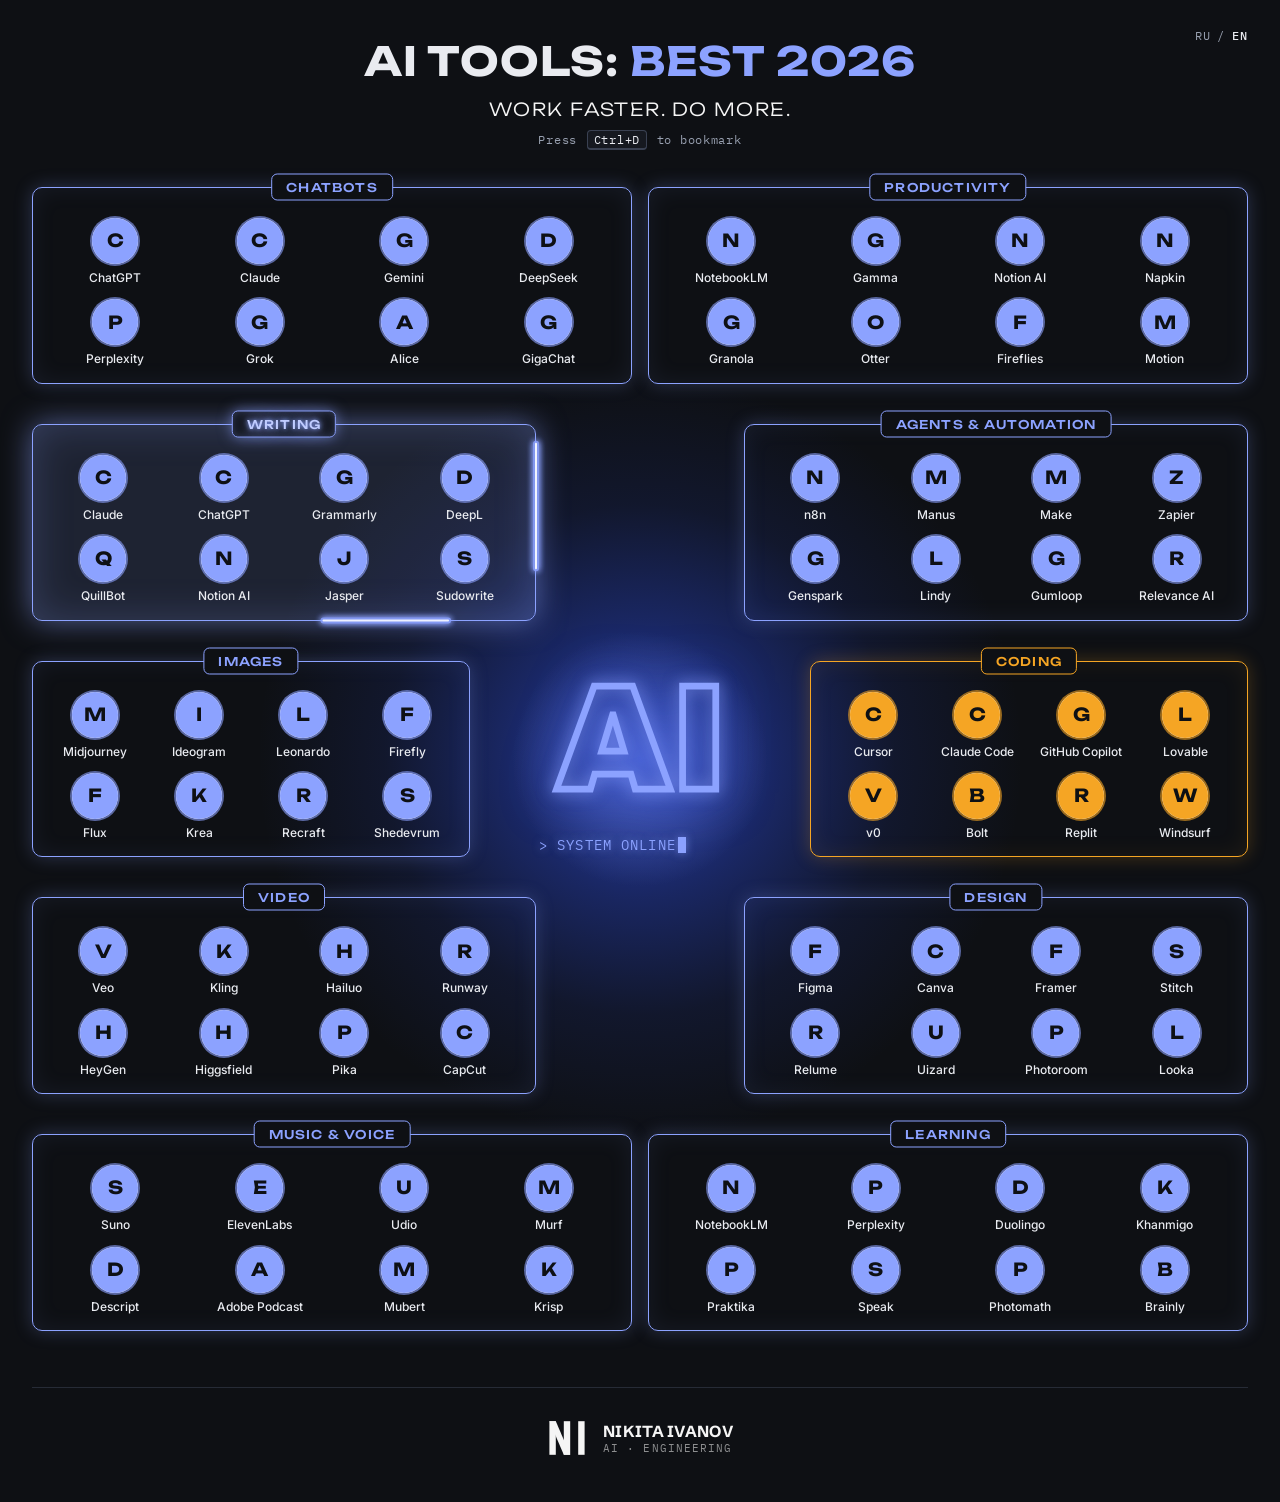
==== en/index.html @ adac9da3 "first commit" ====
<!doctype html>
<!-- Сгенерировано scripts/build.mjs из tools.js — правки вносить туда, затем: node scripts/build.mjs -->
<html lang="en">
<head>
  <meta charset="utf-8">
  <meta name="viewport" content="width=device-width, initial-scale=1, viewport-fit=cover">
  <title>AI Tools: Best 2026 — the best AI tools by category</title>
  <meta name="description" content="Work faster. Do more. The best AI tools of 2026 in 10 categories — from chatbots to video generation and coding.">
  <meta name="robots" content="index, follow, max-image-preview:large">
  <meta name="author" content="Nikita Ivanov">
  <meta name="theme-color" content="#0E1014">
  <link rel="canonical" href="https://tools.nikitaivanov.dev/en/">
  <link rel="alternate" hreflang="ru" href="https://tools.nikitaivanov.dev/">
  <link rel="alternate" hreflang="en" href="https://tools.nikitaivanov.dev/en/">
  <link rel="alternate" hreflang="x-default" href="https://tools.nikitaivanov.dev/">

  <meta property="og:type" content="website">
  <meta property="og:site_name" content="AI Tools">
  <meta property="og:title" content="AI Tools: Best 2026 — the best AI tools by category">
  <meta property="og:description" content="Work faster. Do more. The best AI tools of 2026 in 10 categories — from chatbots to video generation and coding.">
  <meta property="og:url" content="https://tools.nikitaivanov.dev/en/">
  <meta property="og:locale" content="en_US">
  <meta property="og:locale:alternate" content="ru_RU">
  <meta property="og:image" content="https://tools.nikitaivanov.dev/assets/og-en.png">
  <meta property="og:image:secure_url" content="https://tools.nikitaivanov.dev/assets/og-en.png">
  <meta property="og:image:type" content="image/png">
  <meta property="og:image:width" content="1200">
  <meta property="og:image:height" content="630">
  <meta property="og:image:alt" content="AI TOOLS: BEST 2026 — work faster, do more">
  <meta name="twitter:card" content="summary_large_image">
  <meta name="twitter:title" content="AI Tools: Best 2026 — the best AI tools by category">
  <meta name="twitter:description" content="Work faster. Do more. The best AI tools of 2026 in 10 categories — from chatbots to video generation and coding.">
  <meta name="twitter:image" content="https://tools.nikitaivanov.dev/assets/og-en.png">
  <meta name="twitter:image:alt" content="AI TOOLS: BEST 2026 — work faster, do more">

  <link rel="icon" href="../favicon.ico" sizes="48x48">
  <link rel="icon" type="image/svg+xml" href="../assets/favicon-32.svg">
  <link rel="icon" type="image/png" sizes="120x120" href="../assets/icon-120.png">
  <link rel="apple-touch-icon" href="../assets/apple-touch-icon.png">
  <link rel="preconnect" href="https://fonts.googleapis.com">
  <link rel="preconnect" href="https://fonts.gstatic.com" crossorigin>
  <link rel="preconnect" href="https://www.google.com">
  <link rel="stylesheet" href="https://fonts.googleapis.com/css2?family=Archivo+Black&family=Unbounded:wght@300;500;700&family=Inter:wght@400;500;600&family=IBM+Plex+Mono:wght@400;500&family=Schibsted+Grotesk:wght@700&display=swap">
  <link rel="stylesheet" href="../styles.css">
  <script type="application/ld+json">{"@context":"https://schema.org","@graph":[{"@type":"WebSite","@id":"https://tools.nikitaivanov.dev/#website","url":"https://tools.nikitaivanov.dev/","name":"AI Tools: Best 2026","inLanguage":["ru","en"],"author":{"@type":"Person","name":"Nikita Ivanov","jobTitle":"AI Engineering"}},{"@type":"CollectionPage","@id":"https://tools.nikitaivanov.dev/en/#page","url":"https://tools.nikitaivanov.dev/en/","name":"AI Tools: Best 2026 — the best AI tools by category","description":"Work faster. Do more. The best AI tools of 2026 in 10 categories — from chatbots to video generation and coding.","inLanguage":"en","isPartOf":{"@id":"https://tools.nikitaivanov.dev/#website"},"author":{"@type":"Person","name":"Nikita Ivanov","jobTitle":"AI Engineering"},"dateModified":"2026-10-23","image":"https://tools.nikitaivanov.dev/assets/og-en.png","mainEntity":{"@type":"ItemList","numberOfItems":80,"itemListElement":[{"@type":"ListItem","position":1,"name":"ChatGPT","url":"https://chatgpt.com","description":"Chatbots: OpenAI’s all-purpose assistant"},{"@type":"ListItem","position":2,"name":"Claude","url":"https://claude.ai","description":"Chatbots: Anthropic’s assistant for writing and code"},{"@type":"ListItem","position":3,"name":"Gemini","url":"https://gemini.google.com","description":"Chatbots: Google’s assistant"},{"@type":"ListItem","position":4,"name":"DeepSeek","url":"https://chat.deepseek.com","description":"Chatbots: Free reasoning model"},{"@type":"ListItem","position":5,"name":"Perplexity","url":"https://www.perplexity.ai","description":"Chatbots: Answer engine with sources"},{"@type":"ListItem","position":6,"name":"Grok","url":"https://grok.com","description":"Chatbots: xAI’s assistant"},{"@type":"ListItem","position":7,"name":"Alice","url":"https://alice.yandex.ru","description":"Chatbots: Yandex assistant"},{"@type":"ListItem","position":8,"name":"GigaChat","url":"https://giga.chat","description":"Chatbots: Sber’s assistant"},{"@type":"ListItem","position":9,"name":"Claude","url":"https://claude.ai","description":"Writing: Long-form writing and editing"},{"@type":"ListItem","position":10,"name":"ChatGPT","url":"https://chatgpt.com","description":"Writing: Drafts, emails, ideas"},{"@type":"ListItem","position":11,"name":"Grammarly","url":"https://www.grammarly.com","description":"Writing: English grammar and style"},{"@type":"ListItem","position":12,"name":"DeepL","url":"https://www.deepl.com","description":"Writing: Accurate translation and writing"},{"@type":"ListItem","position":13,"name":"QuillBot","url":"https://quillbot.com","description":"Writing: Paraphrasing and summaries"},{"@type":"ListItem","position":14,"name":"Notion AI","url":"https://www.notion.com","description":"Writing: AI inside your notes and wikis"},{"@type":"ListItem","position":15,"name":"Jasper","url":"https://www.jasper.ai","description":"Writing: On-brand marketing copy"},{"@type":"ListItem","position":16,"name":"Sudowrite","url":"https://www.sudowrite.com","description":"Writing: Fiction writing partner"},{"@type":"ListItem","position":17,"name":"Midjourney","url":"https://www.midjourney.com","description":"Images: Artistic image generation"},{"@type":"ListItem","position":18,"name":"Ideogram","url":"https://ideogram.ai","description":"Images: Images with legible text"},{"@type":"ListItem","position":19,"name":"Leonardo","url":"https://leonardo.ai","description":"Images: Art and game assets"},{"@type":"ListItem","position":20,"name":"Firefly","url":"https://firefly.adobe.com","description":"Images: Adobe’s generative AI"},{"@type":"ListItem","position":21,"name":"Flux","url":"https://bfl.ai","description":"Images: Black Forest Labs models"},{"@type":"ListItem","position":22,"name":"Krea","url":"https://www.krea.ai","description":"Images: Real-time generation"},{"@type":"ListItem","position":23,"name":"Recraft","url":"https://www.recraft.ai","description":"Images: Vectors, icons, illustrations"},{"@type":"ListItem","position":24,"name":"Shedevrum","url":"https://shedevrum.ai","description":"Images: Yandex image and video app"},{"@type":"ListItem","position":25,"name":"Veo","url":"https://labs.google/flow","description":"Video: Google’s video with sound"},{"@type":"ListItem","position":26,"name":"Kling","url":"https://klingai.com","description":"Video: Realistic video generation"},{"@type":"ListItem","position":27,"name":"Hailuo","url":"https://hailuoai.video","description":"Video: MiniMax text- and image-to-video"},{"@type":"ListItem","position":28,"name":"Runway","url":"https://runwayml.com","description":"Video: Video generation and editing"},{"@type":"ListItem","position":29,"name":"HeyGen","url":"https://www.heygen.com","description":"Video: Talking avatar videos"},{"@type":"ListItem","position":30,"name":"Higgsfield","url":"https://higgsfield.ai","description":"Video: Cinematic video with camera effects"},{"@type":"ListItem","position":31,"name":"Pika","url":"https://pika.art","description":"Video: Short clips and effects"},{"@type":"ListItem","position":32,"name":"CapCut","url":"https://www.capcut.com","description":"Video: Social video editing with AI"},{"@type":"ListItem","position":33,"name":"Suno","url":"https://suno.com","description":"Music & Voice: Songs from a prompt"},{"@type":"ListItem","position":34,"name":"ElevenLabs","url":"https://elevenlabs.io","description":"Music & Voice: Voice synthesis and cloning"},{"@type":"ListItem","position":35,"name":"Udio","url":"https://www.udio.com","description":"Music & Voice: Music generation"},{"@type":"ListItem","position":36,"name":"Murf","url":"https://murf.ai","description":"Music & Voice: Studio-quality voiceover from text"},{"@type":"ListItem","position":37,"name":"Descript","url":"https://www.descript.com","description":"Music & Voice: Edit podcasts by editing text"},{"@type":"ListItem","position":38,"name":"Adobe Podcast","url":"https://podcast.adobe.com","description":"Music & Voice: Studio sound from any recording"},{"@type":"ListItem","position":39,"name":"Mubert","url":"https://mubert.com","description":"Music & Voice: Royalty-free background music"},{"@type":"ListItem","position":40,"name":"Krisp","url":"https://krisp.ai","description":"Music & Voice: Noise cancellation for calls"},{"@type":"ListItem","position":41,"name":"NotebookLM","url":"https://notebooklm.google.com","description":"Productivity: Notes and podcasts from your docs"},{"@type":"ListItem","position":42,"name":"Gamma","url":"https://gamma.app","description":"Productivity: Decks in a minute"},{"@type":"ListItem","position":43,"name":"Notion AI","url":"https://www.notion.com","description":"Productivity: Notes, tasks and wikis"},{"@type":"ListItem","position":44,"name":"Napkin","url":"https://www.napkin.ai","description":"Productivity: Diagrams from text"},{"@type":"ListItem","position":45,"name":"Granola","url":"https://www.granola.ai","description":"Productivity: AI meeting notes"},{"@type":"ListItem","position":46,"name":"Otter","url":"https://otter.ai","description":"Productivity: Meeting transcription"},{"@type":"ListItem","position":47,"name":"Fireflies","url":"https://fireflies.ai","description":"Productivity: Call notes and summaries"},{"@type":"ListItem","position":48,"name":"Motion","url":"https://www.usemotion.com","description":"Productivity: AI calendar and task planner"},{"@type":"ListItem","position":49,"name":"n8n","url":"https://n8n.io","description":"Agents & Automation: Workflows and AI agents"},{"@type":"ListItem","position":50,"name":"Manus","url":"https://manus.im","description":"Agents & Automation: Autonomous task agent"},{"@type":"ListItem","position":51,"name":"Make","url":"https://www.make.com","description":"Agents & Automation: Visual integration scenarios"},{"@type":"ListItem","position":52,"name":"Zapier","url":"https://zapier.com","description":"Agents & Automation: Connect thousands of apps"},{"@type":"ListItem","position":53,"name":"Genspark","url":"https://www.genspark.ai","description":"Agents & Automation: Agent for research and docs"},{"@type":"ListItem","position":54,"name":"Lindy","url":"https://www.lindy.ai","description":"Agents & Automation: AI employees for busywork"},{"@type":"ListItem","position":55,"name":"Gumloop","url":"https://www.gumloop.com","description":"Agents & Automation: AI workflow builder"},{"@type":"ListItem","position":56,"name":"Relevance AI","url":"https://relevanceai.com","description":"Agents & Automation: No-code agent teams"},{"@type":"ListItem","position":57,"name":"Cursor","url":"https://cursor.com","description":"Coding: AI code editor"},{"@type":"ListItem","position":58,"name":"Claude Code","url":"https://www.claude.com/product/claude-code","description":"Coding: Agentic coding in your terminal"},{"@type":"ListItem","position":59,"name":"GitHub Copilot","url":"https://github.com/features/copilot","description":"Coding: Completions and agent in your IDE"},{"@type":"ListItem","position":60,"name":"Lovable","url":"https://lovable.dev","description":"Coding: Apps from a prompt"},{"@type":"ListItem","position":61,"name":"v0","url":"https://v0.app","description":"Coding: UI and sites from a prompt"},{"@type":"ListItem","position":62,"name":"Bolt","url":"https://bolt.new","description":"Coding: Web apps in the browser"},{"@type":"ListItem","position":63,"name":"Replit","url":"https://replit.com","description":"Coding: Code and deploy in the cloud"},{"@type":"ListItem","position":64,"name":"Windsurf","url":"https://windsurf.com","description":"Coding: AI-native IDE"},{"@type":"ListItem","position":65,"name":"Figma","url":"https://www.figma.com","description":"Design: Interface design with AI"},{"@type":"ListItem","position":66,"name":"Canva","url":"https://www.canva.com","description":"Design: Design for everyone, with AI"},{"@type":"ListItem","position":67,"name":"Framer","url":"https://www.framer.com","description":"Design: No-code websites"},{"@type":"ListItem","position":68,"name":"Stitch","url":"https://stitch.withgoogle.com","description":"Design: UI mockups by Google"},{"@type":"ListItem","position":69,"name":"Relume","url":"https://www.relume.io","description":"Design: Sitemaps and wireframes"},{"@type":"ListItem","position":70,"name":"Uizard","url":"https://uizard.io","description":"Design: Prototypes from sketches"},{"@type":"ListItem","position":71,"name":"Photoroom","url":"https://www.photoroom.com","description":"Design: Background removal, product shots"},{"@type":"ListItem","position":72,"name":"Looka","url":"https://looka.com","description":"Design: Logo and brand kit"},{"@type":"ListItem","position":73,"name":"NotebookLM","url":"https://notebooklm.google.com","description":"Learning: Study from your own sources"},{"@type":"ListItem","position":74,"name":"Perplexity","url":"https://www.perplexity.ai","description":"Learning: Learn any topic with sources"},{"@type":"ListItem","position":75,"name":"Duolingo","url":"https://www.duolingo.com","description":"Learning: Languages with AI chats"},{"@type":"ListItem","position":76,"name":"Khanmigo","url":"https://www.khanmigo.ai","description":"Learning: Khan Academy’s AI tutor"},{"@type":"ListItem","position":77,"name":"Praktika","url":"https://praktika.ai","description":"Learning: English with an AI tutor avatar"},{"@type":"ListItem","position":78,"name":"Speak","url":"https://www.speak.com","description":"Learning: Speaking practice"},{"@type":"ListItem","position":79,"name":"Photomath","url":"https://photomath.com","description":"Learning: Solve math from a photo"},{"@type":"ListItem","position":80,"name":"Brainly","url":"https://brainly.com","description":"Learning: Homework help"}]}}]}</script>
</head>
<body>
  <div class="page">
    <nav class="lang" aria-label="Language"><a href="../" hreflang="ru" lang="ru">RU</a><span aria-hidden="true">/</span><a aria-current="true">EN</a></nav>

    <header class="header">
      <h1>AI TOOLS: <span class="acc">BEST 2026</span></h1>
      <p class="tagline">Work faster. Do more.</p>
      <p class="bookmark">Press <kbd id="bm-key">⌘D</kbd> to bookmark</p>
    </header>

    <main class="layout" id="layout">
      <section class="sec l" data-row="1" style="grid-row:1" aria-labelledby="sec-chat">
        <h2 class="tab" id="sec-chat">Chatbots</h2>
        <div class="band"><ul class="icons">
          <li><a class="tool" href="https://chatgpt.com" target="_blank" rel="noopener" data-desc="OpenAI’s all-purpose assistant" data-free="base model, limited uploads and images" data-plan="Go" data-paid="from $8/mo · more images, uploads and memory">
            <span class="ico"><img src="https://www.google.com/s2/favicons?domain=chatgpt.com&amp;sz=128" alt="" width="28" height="28" referrerpolicy="no-referrer" data-logo="ok"></span>
            <span class="name">ChatGPT</span><span class="sr-only"> — OpenAI’s all-purpose assistant. Free: base model, limited uploads and images. Go: from $8/mo · more images, uploads and memory</span>
          </a></li>
          <li><a class="tool" href="https://claude.ai" target="_blank" rel="noopener" data-desc="Anthropic’s assistant for writing and code" data-free="message limit, resets every 5 hours" data-plan="Pro" data-paid="from $20/mo · 5×+ more messages">
            <span class="ico"><img src="https://www.google.com/s2/favicons?domain=claude.ai&amp;sz=128" alt="" width="28" height="28" referrerpolicy="no-referrer" data-logo="ok"></span>
            <span class="name">Claude</span><span class="sr-only"> — Anthropic’s assistant for writing and code. Free: message limit, resets every 5 hours. Pro: from $20/mo · 5×+ more messages</span>
          </a></li>
          <li><a class="tool" href="https://gemini.google.com" target="_blank" rel="noopener" data-desc="Google’s assistant" data-free="base limit, resets every 5 hours" data-plan="Google AI Plus" data-paid="from $4.99/mo · 2× the limits, video generation">
            <span class="ico"><img src="https://www.google.com/s2/favicons?domain=gemini.google.com&amp;sz=128" alt="" width="28" height="28" referrerpolicy="no-referrer" data-logo="ok"></span>
            <span class="name">Gemini</span><span class="sr-only"> — Google’s assistant. Free: base limit, resets every 5 hours. Google AI Plus: from $4.99/mo · 2× the limits, video generation</span>
          </a></li>
          <li><a class="tool" href="https://chat.deepseek.com" target="_blank" rel="noopener" data-desc="Free reasoning model" data-free="unlimited, may slow down at peak hours" data-plan="Paid" data-paid="no subscription">
            <span class="ico"><img src="https://www.google.com/s2/favicons?domain=chat.deepseek.com&amp;sz=128" alt="" width="28" height="28" referrerpolicy="no-referrer" data-logo="ok"></span>
            <span class="name">DeepSeek</span><span class="sr-only"> — Free reasoning model. Free: unlimited, may slow down at peak hours. Paid: no subscription</span>
          </a></li>
          <li><a class="tool" href="https://www.perplexity.ai" target="_blank" rel="noopener" data-desc="Answer engine with sources" data-free="~3 Pro searches a day, basic search unlimited" data-plan="Pro" data-paid="from $20/mo · hundreds of Pro searches, Deep Research">
            <span class="ico"><img src="https://www.google.com/s2/favicons?domain=www.perplexity.ai&amp;sz=128" alt="" width="28" height="28" referrerpolicy="no-referrer" data-logo="ok"></span>
            <span class="name">Perplexity</span><span class="sr-only"> — Answer engine with sources. Free: ~3 Pro searches a day, basic search unlimited. Pro: from $20/mo · hundreds of Pro searches, Deep Research</span>
          </a></li>
          <li><a class="tool" href="https://grok.com" target="_blank" rel="noopener" data-desc="xAI’s assistant" data-free="limited requests" data-plan="SuperGrok" data-paid="from $30/mo · all models, images, voice">
            <span class="ico"><img src="https://www.google.com/s2/favicons?domain=grok.com&amp;sz=128" alt="" width="28" height="28" referrerpolicy="no-referrer" data-logo="ok"></span>
            <span class="name">Grok</span><span class="sr-only"> — xAI’s assistant. Free: limited requests. SuperGrok: from $30/mo · all models, images, voice</span>
          </a></li>
          <li><a class="tool" href="https://alice.yandex.ru" target="_blank" rel="noopener" data-desc="Yandex assistant" data-free="chat, images and files with soft limits" data-plan="Alice Plus" data-paid="from 199 ₽/mo · Yandex Plus add-on: watermark-free images, more Research">
            <span class="ico"><img src="https://www.google.com/s2/favicons?domain=alice.yandex.ru&amp;sz=128" alt="" width="28" height="28" referrerpolicy="no-referrer" data-logo="ok"></span>
            <span class="name">Alice</span><span class="sr-only"> — Yandex assistant. Free: chat, images and files with soft limits. Alice Plus: from 199 ₽/mo · Yandex Plus add-on: watermark-free images, more Research</span>
          </a></li>
          <li><a class="tool" href="https://giga.chat" target="_blank" rel="noopener" data-desc="Sber’s assistant" data-free="chat with no subscription" data-plan="Paid" data-paid="no subscription, API only">
            <span class="ico"><img src="https://www.google.com/s2/favicons?domain=giga.chat&amp;sz=128" alt="" width="28" height="28" referrerpolicy="no-referrer" data-logo="ok"></span>
            <span class="name">GigaChat</span><span class="sr-only"> — Sber’s assistant. Free: chat with no subscription. Paid: no subscription, API only</span>
          </a></li>
        </ul></div>
      </section>
      <section class="sec l" data-row="2" style="grid-row:2" aria-labelledby="sec-writing">
        <h2 class="tab" id="sec-writing">Writing</h2>
        <div class="band"><ul class="icons">
          <li><a class="tool" href="https://claude.ai" target="_blank" rel="noopener" data-desc="Long-form writing and editing" data-free="message limit, resets every 5 hours" data-plan="Pro" data-paid="from $20/mo · 5×+ more messages">
            <span class="ico"><img src="https://www.google.com/s2/favicons?domain=claude.ai&amp;sz=128" alt="" width="28" height="28" referrerpolicy="no-referrer" data-logo="ok"></span>
            <span class="name">Claude</span><span class="sr-only"> — Long-form writing and editing. Free: message limit, resets every 5 hours. Pro: from $20/mo · 5×+ more messages</span>
          </a></li>
          <li><a class="tool" href="https://chatgpt.com" target="_blank" rel="noopener" data-desc="Drafts, emails, ideas" data-free="base model, limited uploads and images" data-plan="Go" data-paid="from $8/mo · more images, uploads and memory">
            <span class="ico"><img src="https://www.google.com/s2/favicons?domain=chatgpt.com&amp;sz=128" alt="" width="28" height="28" referrerpolicy="no-referrer" data-logo="ok"></span>
            <span class="name">ChatGPT</span><span class="sr-only"> — Drafts, emails, ideas. Free: base model, limited uploads and images. Go: from $8/mo · more images, uploads and memory</span>
          </a></li>
          <li><a class="tool" href="https://www.grammarly.com" target="_blank" rel="noopener" data-desc="English grammar and style" data-free="spelling and grammar fixes, 100 AI prompts per month" data-plan="Pro" data-paid="from $30/mo · 2,000 AI prompts per month, rewrites, tone, plagiarism">
            <span class="ico"><img src="https://www.google.com/s2/favicons?domain=www.grammarly.com&amp;sz=128" alt="" width="28" height="28" referrerpolicy="no-referrer" data-logo="ok"></span>
            <span class="name">Grammarly</span><span class="sr-only"> — English grammar and style. Free: spelling and grammar fixes, 100 AI prompts per month. Pro: from $30/mo · 2,000 AI prompts per month, rewrites, tone, plagiarism</span>
          </a></li>
          <li><a class="tool" href="https://www.deepl.com" target="_blank" rel="noopener" data-desc="Accurate translation and writing" data-free="50,000 characters per month and 1 file per month" data-plan="Individual" data-paid="from €8.99/mo · 300,000 characters per month, 3 files up to 30 MB">
            <span class="ico"><img src="https://www.google.com/s2/favicons?domain=www.deepl.com&amp;sz=128" alt="" width="28" height="28" referrerpolicy="no-referrer" data-logo="ok"></span>
            <span class="name">DeepL</span><span class="sr-only"> — Accurate translation and writing. Free: 50,000 characters per month and 1 file per month. Individual: from €8.99/mo · 300,000 characters per month, 3 files up to 30 MB</span>
          </a></li>
          <li><a class="tool" href="https://quillbot.com" target="_blank" rel="noopener" data-desc="Paraphrasing and summaries" data-free="paraphrase up to 125 words at a time, 2 modes" data-plan="Premium" data-paid="from $19.95/mo · unlimited paraphrase length, all modes, plagiarism check">
            <span class="ico"><img src="https://www.google.com/s2/favicons?domain=quillbot.com&amp;sz=128" alt="" width="28" height="28" referrerpolicy="no-referrer" data-logo="ok"></span>
            <span class="name">QuillBot</span><span class="sr-only"> — Paraphrasing and summaries. Free: paraphrase up to 125 words at a time, 2 modes. Premium: from $19.95/mo · unlimited paraphrase length, all modes, plagiarism check</span>
          </a></li>
          <li><a class="tool" href="https://www.notion.com" target="_blank" rel="noopener" data-desc="AI inside your notes and wikis" data-free="limited Notion AI trial" data-plan="Business" data-paid="from $24/mo · full Notion AI: agent, meeting notes, search">
            <span class="ico"><img src="https://www.google.com/s2/favicons?domain=www.notion.com&amp;sz=128" alt="" width="28" height="28" referrerpolicy="no-referrer" data-logo="ok"></span>
            <span class="name">Notion AI</span><span class="sr-only"> — AI inside your notes and wikis. Free: limited Notion AI trial. Business: from $24/mo · full Notion AI: agent, meeting notes, search</span>
          </a></li>
          <li><a class="tool" href="https://www.jasper.ai" target="_blank" rel="noopener" data-desc="On-brand marketing copy" data-free="7-day free trial" data-plan="Pro" data-paid="from $69/mo · 1 seat, 2 brand voices, 3 audiences">
            <span class="ico"><img src="https://www.google.com/s2/favicons?domain=www.jasper.ai&amp;sz=128" alt="" width="28" height="28" referrerpolicy="no-referrer" data-logo="ok"></span>
            <span class="name">Jasper</span><span class="sr-only"> — On-brand marketing copy. Free: 7-day free trial. Pro: from $69/mo · 1 seat, 2 brand voices, 3 audiences</span>
          </a></li>
          <li><a class="tool" href="https://www.sudowrite.com" target="_blank" rel="noopener" data-desc="Fiction writing partner" data-free="free trial with limited credits, no card needed" data-plan="Hobby &amp; Student" data-paid="from $19/mo · 225,000 credits per month">
            <span class="ico"><img src="https://www.google.com/s2/favicons?domain=www.sudowrite.com&amp;sz=128" alt="" width="28" height="28" referrerpolicy="no-referrer" data-logo="ok"></span>
            <span class="name">Sudowrite</span><span class="sr-only"> — Fiction writing partner. Free: free trial with limited credits, no card needed. Hobby &amp; Student: from $19/mo · 225,000 credits per month</span>
          </a></li>
        </ul></div>
      </section>
      <section class="sec l" data-row="3" style="grid-row:3" aria-labelledby="sec-images">
        <h2 class="tab" id="sec-images">Images</h2>
        <div class="band"><ul class="icons">
          <li><a class="tool" href="https://www.midjourney.com" target="_blank" rel="noopener" data-desc="Artistic image generation" data-free="none" data-plan="Basic" data-paid="from $10/mo · ~3.3 fast GPU hours (~200 images) per month">
            <span class="ico"><img src="https://www.google.com/s2/favicons?domain=www.midjourney.com&amp;sz=128" alt="" width="28" height="28" referrerpolicy="no-referrer" data-logo="ok"></span>
            <span class="name">Midjourney</span><span class="sr-only"> — Artistic image generation. Free: none. Basic: from $10/mo · ~3.3 fast GPU hours (~200 images) per month</span>
          </a></li>
          <li><a class="tool" href="https://ideogram.ai" target="_blank" rel="noopener" data-desc="Images with legible text" data-free="10 slow credits per week, images are public" data-plan="Plus" data-paid="from $20/mo · 1,000 priority credits per month">
            <span class="ico"><img src="https://www.google.com/s2/favicons?domain=ideogram.ai&amp;sz=128" alt="" width="28" height="28" referrerpolicy="no-referrer" data-logo="ok"></span>
            <span class="name">Ideogram</span><span class="sr-only"> — Images with legible text. Free: 10 slow credits per week, images are public. Plus: from $20/mo · 1,000 priority credits per month</span>
          </a></li>
          <li><a class="tool" href="https://leonardo.ai" target="_blank" rel="noopener" data-desc="Art and game assets" data-free="150 tokens per day, no commercial rights" data-plan="Essential" data-paid="from $12/mo · 8,500 fast tokens per month, private generations">
            <span class="ico"><img src="https://www.google.com/s2/favicons?domain=leonardo.ai&amp;sz=128" alt="" width="28" height="28" referrerpolicy="no-referrer" data-logo="ok"></span>
            <span class="name">Leonardo</span><span class="sr-only"> — Art and game assets. Free: 150 tokens per day, no commercial rights. Essential: from $12/mo · 8,500 fast tokens per month, private generations</span>
          </a></li>
          <li><a class="tool" href="https://firefly.adobe.com" target="_blank" rel="noopener" data-desc="Adobe’s generative AI" data-free="limited free generations, refreshed daily" data-plan="Firefly Standard" data-paid="from $9.99/mo · 2,000 generative credits per month">
            <span class="ico"><img src="https://www.google.com/s2/favicons?domain=firefly.adobe.com&amp;sz=128" alt="" width="28" height="28" referrerpolicy="no-referrer" data-logo="ok"></span>
            <span class="name">Firefly</span><span class="sr-only"> — Adobe’s generative AI. Free: limited free generations, refreshed daily. Firefly Standard: from $9.99/mo · 2,000 generative credits per month</span>
          </a></li>
          <li><a class="tool" href="https://bfl.ai" target="_blank" rel="noopener" data-desc="Black Forest Labs models" data-free="none, no free credits announced" data-plan="Paid" data-paid="no subscription, prepaid credits: 1 credit = $0.01">
            <span class="ico"><img src="https://www.google.com/s2/favicons?domain=bfl.ai&amp;sz=128" alt="" width="28" height="28" referrerpolicy="no-referrer" data-logo="ok"></span>
            <span class="name">Flux</span><span class="sr-only"> — Black Forest Labs models. Free: none, no free credits announced. Paid: no subscription, prepaid credits: 1 credit = $0.01</span>
          </a></li>
          <li><a class="tool" href="https://www.krea.ai" target="_blank" rel="noopener" data-desc="Real-time generation" data-free="100 compute units per day" data-plan="Basic" data-paid="from $9/mo · 5,000 compute units per month">
            <span class="ico"><img src="https://www.google.com/s2/favicons?domain=www.krea.ai&amp;sz=128" alt="" width="28" height="28" referrerpolicy="no-referrer" data-logo="ok"></span>
            <span class="name">Krea</span><span class="sr-only"> — Real-time generation. Free: 100 compute units per day. Basic: from $9/mo · 5,000 compute units per month</span>
          </a></li>
          <li><a class="tool" href="https://www.recraft.ai" target="_blank" rel="noopener" data-desc="Vectors, icons, illustrations" data-free="limited daily credits, images are public" data-plan="Basic" data-paid="from $12/mo · 1,000 credits per month, commercial rights">
            <span class="ico"><img src="https://www.google.com/s2/favicons?domain=www.recraft.ai&amp;sz=128" alt="" width="28" height="28" referrerpolicy="no-referrer" data-logo="ok"></span>
            <span class="name">Recraft</span><span class="sr-only"> — Vectors, icons, illustrations. Free: limited daily credits, images are public. Basic: from $12/mo · 1,000 credits per month, commercial rights</span>
          </a></li>
          <li><a class="tool" href="https://shedevrum.ai" target="_blank" rel="noopener" data-desc="Yandex image and video app" data-free="free generations, 2 variants per prompt, watermarked" data-plan="Shedevrum Pro" data-paid="from 100 ₽/mo · with Yandex Plus: 6 variants, 4K, no watermark">
            <span class="ico"><img src="https://www.google.com/s2/favicons?domain=shedevrum.ai&amp;sz=128" alt="" width="28" height="28" referrerpolicy="no-referrer" data-logo="ok"></span>
            <span class="name">Shedevrum</span><span class="sr-only"> — Yandex image and video app. Free: free generations, 2 variants per prompt, watermarked. Shedevrum Pro: from 100 ₽/mo · with Yandex Plus: 6 variants, 4K, no watermark</span>
          </a></li>
        </ul></div>
      </section>
      <section class="sec l" data-row="4" style="grid-row:4" aria-labelledby="sec-video">
        <h2 class="tab" id="sec-video">Video</h2>
        <div class="band"><ul class="icons">
          <li><a class="tool" href="https://labs.google/flow" target="_blank" rel="noopener" data-desc="Google’s video with sound" data-free="50 Flow credits per day, no rollover" data-plan="Google AI Pro" data-paid="from $19.99/mo · 1,000 Flow credits per month">
            <span class="ico"><img src="https://www.google.com/s2/favicons?domain=labs.google&amp;sz=128" alt="" width="28" height="28" referrerpolicy="no-referrer" data-logo="ok"></span>
            <span class="name">Veo</span><span class="sr-only"> — Google’s video with sound. Free: 50 Flow credits per day, no rollover. Google AI Pro: from $19.99/mo · 1,000 Flow credits per month</span>
          </a></li>
          <li><a class="tool" href="https://klingai.com" target="_blank" rel="noopener" data-desc="Realistic video generation" data-free="66 credits per day, watermarked" data-plan="Standard" data-paid="from $10/mo · 660 credits per month">
            <span class="ico"><img src="https://www.google.com/s2/favicons?domain=klingai.com&amp;sz=128" alt="" width="28" height="28" referrerpolicy="no-referrer" data-logo="ok"></span>
            <span class="name">Kling</span><span class="sr-only"> — Realistic video generation. Free: 66 credits per day, watermarked. Standard: from $10/mo · 660 credits per month</span>
          </a></li>
          <li><a class="tool" href="https://hailuoai.video" target="_blank" rel="noopener" data-desc="MiniMax text- and image-to-video" data-free="starter credits, watermarked video" data-plan="Standard" data-paid="from $14.99/mo · 1,000 credits a month, no watermark">
            <span class="ico"><img src="https://www.google.com/s2/favicons?domain=hailuoai.video&amp;sz=128" alt="" width="28" height="28" referrerpolicy="no-referrer" data-logo="ok"></span>
            <span class="name">Hailuo</span><span class="sr-only"> — MiniMax text- and image-to-video. Free: starter credits, watermarked video. Standard: from $14.99/mo · 1,000 credits a month, no watermark</span>
          </a></li>
          <li><a class="tool" href="https://runwayml.com" target="_blank" rel="noopener" data-desc="Video generation and editing" data-free="125 one-time credits" data-plan="Standard" data-paid="from $15/mo · 625 credits per month">
            <span class="ico"><img src="https://www.google.com/s2/favicons?domain=runwayml.com&amp;sz=128" alt="" width="28" height="28" referrerpolicy="no-referrer" data-logo="ok"></span>
            <span class="name">Runway</span><span class="sr-only"> — Video generation and editing. Free: 125 one-time credits. Standard: from $15/mo · 625 credits per month</span>
          </a></li>
          <li><a class="tool" href="https://www.heygen.com" target="_blank" rel="noopener" data-desc="Talking avatar videos" data-free="3 videos per month up to 1 min, watermarked" data-plan="Creator" data-paid="from $29/mo · 600 credits per month">
            <span class="ico"><img src="https://www.google.com/s2/favicons?domain=www.heygen.com&amp;sz=128" alt="" width="28" height="28" referrerpolicy="no-referrer" data-logo="ok"></span>
            <span class="name">HeyGen</span><span class="sr-only"> — Talking avatar videos. Free: 3 videos per month up to 1 min, watermarked. Creator: from $29/mo · 600 credits per month</span>
          </a></li>
          <li><a class="tool" href="https://higgsfield.ai" target="_blank" rel="noopener" data-desc="Cinematic video with camera effects" data-free="interface preview only, no credits" data-plan="Starter" data-paid="from $19/mo · 270 credits a month, commercial use">
            <span class="ico"><img src="https://www.google.com/s2/favicons?domain=higgsfield.ai&amp;sz=128" alt="" width="28" height="28" referrerpolicy="no-referrer" data-logo="ok"></span>
            <span class="name">Higgsfield</span><span class="sr-only"> — Cinematic video with camera effects. Free: interface preview only, no credits. Starter: from $19/mo · 270 credits a month, commercial use</span>
          </a></li>
          <li><a class="tool" href="https://pika.art" target="_blank" rel="noopener" data-desc="Short clips and effects" data-free="0 credits, top-up packs only" data-plan="Starter" data-paid="from $10/mo · 900 credits per month">
            <span class="ico"><img src="https://www.google.com/s2/favicons?domain=pika.art&amp;sz=128" alt="" width="28" height="28" referrerpolicy="no-referrer" data-logo="ok"></span>
            <span class="name">Pika</span><span class="sr-only"> — Short clips and effects. Free: 0 credits, top-up packs only. Starter: from $10/mo · 900 credits per month</span>
          </a></li>
          <li><a class="tool" href="https://www.capcut.com" target="_blank" rel="noopener" data-desc="Social video editing with AI" data-free="basic editing and free templates" data-plan="Pro" data-paid="from €19.99/mo · 1,200 AI credits per month, 1 TB storage">
            <span class="ico"><img src="https://www.google.com/s2/favicons?domain=www.capcut.com&amp;sz=128" alt="" width="28" height="28" referrerpolicy="no-referrer" data-logo="ok"></span>
            <span class="name">CapCut</span><span class="sr-only"> — Social video editing with AI. Free: basic editing and free templates. Pro: from €19.99/mo · 1,200 AI credits per month, 1 TB storage</span>
          </a></li>
        </ul></div>
      </section>
      <section class="sec l" data-row="5" style="grid-row:5" aria-labelledby="sec-audio">
        <h2 class="tab" id="sec-audio">Music &amp; Voice</h2>
        <div class="band"><ul class="icons">
          <li><a class="tool" href="https://suno.com" target="_blank" rel="noopener" data-desc="Songs from a prompt" data-free="50 credits per day (~10 songs), non-commercial" data-plan="Pro" data-paid="from $10/mo · 2,500 credits per month (~500 songs)">
            <span class="ico"><img src="https://www.google.com/s2/favicons?domain=suno.com&amp;sz=128" alt="" width="28" height="28" referrerpolicy="no-referrer" data-logo="ok"></span>
            <span class="name">Suno</span><span class="sr-only"> — Songs from a prompt. Free: 50 credits per day (~10 songs), non-commercial. Pro: from $10/mo · 2,500 credits per month (~500 songs)</span>
          </a></li>
          <li><a class="tool" href="https://elevenlabs.io" target="_blank" rel="noopener" data-desc="Voice synthesis and cloning" data-free="10,000 credits per month (~10 min of speech)" data-plan="Starter" data-paid="from $6/mo · 30,000 credits per month, commercial license">
            <span class="ico"><img src="https://www.google.com/s2/favicons?domain=elevenlabs.io&amp;sz=128" alt="" width="28" height="28" referrerpolicy="no-referrer" data-logo="ok"></span>
            <span class="name">ElevenLabs</span><span class="sr-only"> — Voice synthesis and cloning. Free: 10,000 credits per month (~10 min of speech). Starter: from $6/mo · 30,000 credits per month, commercial license</span>
          </a></li>
          <li><a class="tool" href="https://www.udio.com" target="_blank" rel="noopener" data-desc="Music generation" data-free="10 credits per day" data-plan="Standard" data-paid="from $10/mo · 2,400 credits per month">
            <span class="ico"><img src="https://www.google.com/s2/favicons?domain=www.udio.com&amp;sz=128" alt="" width="28" height="28" referrerpolicy="no-referrer" data-logo="ok"></span>
            <span class="name">Udio</span><span class="sr-only"> — Music generation. Free: 10 credits per day. Standard: from $10/mo · 2,400 credits per month</span>
          </a></li>
          <li><a class="tool" href="https://murf.ai" target="_blank" rel="noopener" data-desc="Studio-quality voiceover from text" data-free="10 minutes of generation, no downloads" data-plan="Creator" data-paid="from $29/mo · ~2 hours of voiceover a month, commercial rights">
            <span class="ico"><img src="https://www.google.com/s2/favicons?domain=murf.ai&amp;sz=128" alt="" width="28" height="28" referrerpolicy="no-referrer" data-logo="ok"></span>
            <span class="name">Murf</span><span class="sr-only"> — Studio-quality voiceover from text. Free: 10 minutes of generation, no downloads. Creator: from $29/mo · ~2 hours of voiceover a month, commercial rights</span>
          </a></li>
          <li><a class="tool" href="https://www.descript.com" target="_blank" rel="noopener" data-desc="Edit podcasts by editing text" data-free="1 media hour per month, 100 one-time AI credits" data-plan="Hobbyist" data-paid="from $24/mo · 10 media hours and 400 AI credits per month">
            <span class="ico"><img src="https://www.google.com/s2/favicons?domain=www.descript.com&amp;sz=128" alt="" width="28" height="28" referrerpolicy="no-referrer" data-logo="ok"></span>
            <span class="name">Descript</span><span class="sr-only"> — Edit podcasts by editing text. Free: 1 media hour per month, 100 one-time AI credits. Hobbyist: from $24/mo · 10 media hours and 400 AI credits per month</span>
          </a></li>
          <li><a class="tool" href="https://podcast.adobe.com" target="_blank" rel="noopener" data-desc="Studio sound from any recording" data-free="enhance speech 1 hour per day, files up to 30 min" data-plan="Firefly Pro" data-paid="from $19.99/mo · all Podcast features + 4,000 gen credits per month">
            <span class="ico"><img src="https://www.google.com/s2/favicons?domain=podcast.adobe.com&amp;sz=128" alt="" width="28" height="28" referrerpolicy="no-referrer" data-logo="ok"></span>
            <span class="name">Adobe Podcast</span><span class="sr-only"> — Studio sound from any recording. Free: enhance speech 1 hour per day, files up to 30 min. Firefly Pro: from $19.99/mo · all Podcast features + 4,000 gen credits per month</span>
          </a></li>
          <li><a class="tool" href="https://mubert.com" target="_blank" rel="noopener" data-desc="Royalty-free background music" data-free="25 tracks per month" data-plan="Creator" data-paid="from $14/mo · 500 tracks per month">
            <span class="ico"><img src="https://www.google.com/s2/favicons?domain=mubert.com&amp;sz=128" alt="" width="28" height="28" referrerpolicy="no-referrer" data-logo="ok"></span>
            <span class="name">Mubert</span><span class="sr-only"> — Royalty-free background music. Free: 25 tracks per month. Creator: from $14/mo · 500 tracks per month</span>
          </a></li>
          <li><a class="tool" href="https://krisp.ai" target="_blank" rel="noopener" data-desc="Noise cancellation for calls" data-free="7-day free trial" data-plan="Core" data-paid="from $16/mo · noise cancellation and meeting notes, accent 1 h/day">
            <span class="ico"><img src="https://www.google.com/s2/favicons?domain=krisp.ai&amp;sz=128" alt="" width="28" height="28" referrerpolicy="no-referrer" data-logo="ok"></span>
            <span class="name">Krisp</span><span class="sr-only"> — Noise cancellation for calls. Free: 7-day free trial. Core: from $16/mo · noise cancellation and meeting notes, accent 1 h/day</span>
          </a></li>
        </ul></div>
      </section>
      <section class="sec r" data-row="1" style="grid-row:1" aria-labelledby="sec-productivity">
        <h2 class="tab" id="sec-productivity">Productivity</h2>
        <div class="band"><ul class="icons">
          <li><a class="tool" href="https://notebooklm.google.com" target="_blank" rel="noopener" data-desc="Notes and podcasts from your docs" data-free="100 notebooks, 50 chats and 3 audio overviews a day" data-plan="Google AI Plus" data-paid="from $4.99/mo · 2× limits, up to 100 sources per notebook">
            <span class="ico"><img src="https://www.google.com/s2/favicons?domain=notebooklm.google.com&amp;sz=128" alt="" width="28" height="28" referrerpolicy="no-referrer" data-logo="ok"></span>
            <span class="name">NotebookLM</span><span class="sr-only"> — Notes and podcasts from your docs. Free: 100 notebooks, 50 chats and 3 audio overviews a day. Google AI Plus: from $4.99/mo · 2× limits, up to 100 sources per notebook</span>
          </a></li>
          <li><a class="tool" href="https://gamma.app" target="_blank" rel="noopener" data-desc="Decks in a minute" data-free="400 one-time credits, with Gamma watermark" data-plan="Plus" data-paid="from $12/mo · 1,000 credits a month, no watermark">
            <span class="ico"><img src="https://www.google.com/s2/favicons?domain=gamma.app&amp;sz=128" alt="" width="28" height="28" referrerpolicy="no-referrer" data-logo="ok"></span>
            <span class="name">Gamma</span><span class="sr-only"> — Decks in a minute. Free: 400 one-time credits, with Gamma watermark. Plus: from $12/mo · 1,000 credits a month, no watermark</span>
          </a></li>
          <li><a class="tool" href="https://www.notion.com" target="_blank" rel="noopener" data-desc="Notes, tasks and wikis" data-free="limited Notion AI trial" data-plan="Business" data-paid="from $24/mo · full Notion AI: agent, meeting notes, search">
            <span class="ico"><img src="https://www.google.com/s2/favicons?domain=www.notion.com&amp;sz=128" alt="" width="28" height="28" referrerpolicy="no-referrer" data-logo="ok"></span>
            <span class="name">Notion AI</span><span class="sr-only"> — Notes, tasks and wikis. Free: limited Notion AI trial. Business: from $24/mo · full Notion AI: agent, meeting notes, search</span>
          </a></li>
          <li><a class="tool" href="https://www.napkin.ai" target="_blank" rel="noopener" data-desc="Diagrams from text" data-free="500 AI credits a week" data-plan="Plus" data-paid="from $9/mo · 10,000 AI credits a month">
            <span class="ico"><img src="https://www.google.com/s2/favicons?domain=www.napkin.ai&amp;sz=128" alt="" width="28" height="28" referrerpolicy="no-referrer" data-logo="ok"></span>
            <span class="name">Napkin</span><span class="sr-only"> — Diagrams from text. Free: 500 AI credits a week. Plus: from $9/mo · 10,000 AI credits a month</span>
          </a></li>
          <li><a class="tool" href="https://www.granola.ai" target="_blank" rel="noopener" data-desc="AI meeting notes" data-free="unlimited meetings, 30-day notes history" data-plan="Business" data-paid="from $14/mo · unlimited notes and full history">
            <span class="ico"><img src="https://www.google.com/s2/favicons?domain=www.granola.ai&amp;sz=128" alt="" width="28" height="28" referrerpolicy="no-referrer" data-logo="ok"></span>
            <span class="name">Granola</span><span class="sr-only"> — AI meeting notes. Free: unlimited meetings, 30-day notes history. Business: from $14/mo · unlimited notes and full history</span>
          </a></li>
          <li><a class="tool" href="https://otter.ai" target="_blank" rel="noopener" data-desc="Meeting transcription" data-free="300 transcription minutes a month" data-plan="Pro" data-paid="from $16.99/mo · 1,200 transcription minutes a month">
            <span class="ico"><img src="https://www.google.com/s2/favicons?domain=otter.ai&amp;sz=128" alt="" width="28" height="28" referrerpolicy="no-referrer" data-logo="ok"></span>
            <span class="name">Otter</span><span class="sr-only"> — Meeting transcription. Free: 300 transcription minutes a month. Pro: from $16.99/mo · 1,200 transcription minutes a month</span>
          </a></li>
          <li><a class="tool" href="https://fireflies.ai" target="_blank" rel="noopener" data-desc="Call notes and summaries" data-free="transcription with limited recording storage" data-plan="Pro" data-paid="from $18/mo · unlimited transcription, 8,000 min storage">
            <span class="ico"><img src="https://www.google.com/s2/favicons?domain=fireflies.ai&amp;sz=128" alt="" width="28" height="28" referrerpolicy="no-referrer" data-logo="ok"></span>
            <span class="name">Fireflies</span><span class="sr-only"> — Call notes and summaries. Free: transcription with limited recording storage. Pro: from $18/mo · unlimited transcription, 8,000 min storage</span>
          </a></li>
          <li><a class="tool" href="https://www.usemotion.com" target="_blank" rel="noopener" data-desc="AI calendar and task planner" data-free="7-day free trial" data-plan="Pro AI" data-paid="from $19/mo · 7,500 AI credits a month">
            <span class="ico"><img src="https://www.google.com/s2/favicons?domain=www.usemotion.com&amp;sz=128" alt="" width="28" height="28" referrerpolicy="no-referrer" data-logo="ok"></span>
            <span class="name">Motion</span><span class="sr-only"> — AI calendar and task planner. Free: 7-day free trial. Pro AI: from $19/mo · 7,500 AI credits a month</span>
          </a></li>
        </ul></div>
      </section>
      <section class="sec r" data-row="2" style="grid-row:2" aria-labelledby="sec-agents">
        <h2 class="tab" id="sec-agents">Agents &amp; Automation</h2>
        <div class="band"><ul class="icons">
          <li><a class="tool" href="https://n8n.io" target="_blank" rel="noopener" data-desc="Workflows and AI agents" data-free="cloud trial only; self-hosted is free" data-plan="Starter" data-paid="from €24/mo · 2,500 workflow executions a month">
            <span class="ico"><img src="https://www.google.com/s2/favicons?domain=n8n.io&amp;sz=128" alt="" width="28" height="28" referrerpolicy="no-referrer" data-logo="ok"></span>
            <span class="name">n8n</span><span class="sr-only"> — Workflows and AI agents. Free: cloud trial only; self-hosted is free. Starter: from €24/mo · 2,500 workflow executions a month</span>
          </a></li>
          <li><a class="tool" href="https://manus.im" target="_blank" rel="noopener" data-desc="Autonomous task agent" data-free="300 credits a day + 1,000 one-time" data-plan="Pro" data-paid="from $20/mo · 4,000 credits a month">
            <span class="ico"><img src="https://www.google.com/s2/favicons?domain=manus.im&amp;sz=128" alt="" width="28" height="28" referrerpolicy="no-referrer" data-logo="ok"></span>
            <span class="name">Manus</span><span class="sr-only"> — Autonomous task agent. Free: 300 credits a day + 1,000 one-time. Pro: from $20/mo · 4,000 credits a month</span>
          </a></li>
          <li><a class="tool" href="https://www.make.com" target="_blank" rel="noopener" data-desc="Visual integration scenarios" data-free="1,000 credits a month, 2 active scenarios" data-plan="Core" data-paid="from $10.59/mo · 10,000 credits a month">
            <span class="ico"><img src="https://www.google.com/s2/favicons?domain=www.make.com&amp;sz=128" alt="" width="28" height="28" referrerpolicy="no-referrer" data-logo="ok"></span>
            <span class="name">Make</span><span class="sr-only"> — Visual integration scenarios. Free: 1,000 credits a month, 2 active scenarios. Core: from $10.59/mo · 10,000 credits a month</span>
          </a></li>
          <li><a class="tool" href="https://zapier.com" target="_blank" rel="noopener" data-desc="Connect thousands of apps" data-free="100 tasks a month" data-plan="Professional" data-paid="from $29.99/mo · 750 tasks a month">
            <span class="ico"><img src="https://www.google.com/s2/favicons?domain=zapier.com&amp;sz=128" alt="" width="28" height="28" referrerpolicy="no-referrer" data-logo="ok"></span>
            <span class="name">Zapier</span><span class="sr-only"> — Connect thousands of apps. Free: 100 tasks a month. Professional: from $29.99/mo · 750 tasks a month</span>
          </a></li>
          <li><a class="tool" href="https://www.genspark.ai" target="_blank" rel="noopener" data-desc="Agent for research and docs" data-free="100 credits a day" data-plan="Plus" data-paid="from $24.99/mo · 10,000 credits a month">
            <span class="ico"><img src="https://www.google.com/s2/favicons?domain=www.genspark.ai&amp;sz=128" alt="" width="28" height="28" referrerpolicy="no-referrer" data-logo="ok"></span>
            <span class="name">Genspark</span><span class="sr-only"> — Agent for research and docs. Free: 100 credits a day. Plus: from $24.99/mo · 10,000 credits a month</span>
          </a></li>
          <li><a class="tool" href="https://www.lindy.ai" target="_blank" rel="noopener" data-desc="AI employees for busywork" data-free="7-day trial ($50 in credits)" data-plan="Team" data-paid="from $29.99/mo · 3,000 credits a month">
            <span class="ico"><img src="https://www.google.com/s2/favicons?domain=www.lindy.ai&amp;sz=128" alt="" width="28" height="28" referrerpolicy="no-referrer" data-logo="ok"></span>
            <span class="name">Lindy</span><span class="sr-only"> — AI employees for busywork. Free: 7-day trial ($50 in credits). Team: from $29.99/mo · 3,000 credits a month</span>
          </a></li>
          <li><a class="tool" href="https://www.gumloop.com" target="_blank" rel="noopener" data-desc="AI workflow builder" data-free="14-day free trial" data-plan="Pro" data-paid="from $37/mo · 20,000 credits a month">
            <span class="ico"><img src="https://www.google.com/s2/favicons?domain=www.gumloop.com&amp;sz=128" alt="" width="28" height="28" referrerpolicy="no-referrer" data-logo="ok"></span>
            <span class="name">Gumloop</span><span class="sr-only"> — AI workflow builder. Free: 14-day free trial. Pro: from $37/mo · 20,000 credits a month</span>
          </a></li>
          <li><a class="tool" href="https://relevanceai.com" target="_blank" rel="noopener" data-desc="No-code agent teams" data-free="none, free plan closed to new users" data-plan="Pro" data-paid="from $29/mo · 2,500 actions a month">
            <span class="ico"><img src="https://www.google.com/s2/favicons?domain=relevanceai.com&amp;sz=128" alt="" width="28" height="28" referrerpolicy="no-referrer" data-logo="ok"></span>
            <span class="name">Relevance AI</span><span class="sr-only"> — No-code agent teams. Free: none, free plan closed to new users. Pro: from $29/mo · 2,500 actions a month</span>
          </a></li>
        </ul></div>
      </section>
      <section class="sec r amber" data-row="3" style="grid-row:3" aria-labelledby="sec-coding">
        <h2 class="tab" id="sec-coding">Coding</h2>
        <div class="band"><ul class="icons">
          <li><a class="tool" href="https://cursor.com" target="_blank" rel="noopener" data-desc="AI code editor" data-free="limited agent and chat requests" data-plan="Plus" data-paid="from $8/mo · shared pool with Grok, Grok models only">
            <span class="ico"><img src="https://www.google.com/s2/favicons?domain=cursor.com&amp;sz=128" alt="" width="28" height="28" referrerpolicy="no-referrer" data-logo="ok"></span>
            <span class="name">Cursor</span><span class="sr-only"> — AI code editor. Free: limited agent and chat requests. Plus: from $8/mo · shared pool with Grok, Grok models only</span>
          </a></li>
          <li><a class="tool" href="https://www.claude.com/product/claude-code" target="_blank" rel="noopener" data-desc="Agentic coding in your terminal" data-free="none: Claude Code is paid plans only" data-plan="Pro" data-paid="from $20/mo · limits per 5-hour session and per week">
            <span class="ico"><img src="https://www.google.com/s2/favicons?domain=www.claude.com&amp;sz=128" alt="" width="28" height="28" referrerpolicy="no-referrer" data-logo="ok"></span>
            <span class="name">Claude Code</span><span class="sr-only"> — Agentic coding in your terminal. Free: none: Claude Code is paid plans only. Pro: from $20/mo · limits per 5-hour session and per week</span>
          </a></li>
          <li><a class="tool" href="https://github.com/features/copilot" target="_blank" rel="noopener" data-desc="Completions and agent in your IDE" data-free="2,000 completions and 50 chat requests a month" data-plan="Pro" data-paid="from $10/mo · unlimited completions, $10 AI credits a month">
            <span class="ico"><img src="https://www.google.com/s2/favicons?domain=github.com&amp;sz=128" alt="" width="28" height="28" referrerpolicy="no-referrer" data-logo="ok"></span>
            <span class="name">GitHub Copilot</span><span class="sr-only"> — Completions and agent in your IDE. Free: 2,000 completions and 50 chat requests a month. Pro: from $10/mo · unlimited completions, $10 AI credits a month</span>
          </a></li>
          <li><a class="tool" href="https://lovable.dev" target="_blank" rel="noopener" data-desc="Apps from a prompt" data-free="5 credits a day, up to 30 a month" data-plan="Pro" data-paid="from $25/mo · 100 credits a month">
            <span class="ico"><img src="https://www.google.com/s2/favicons?domain=lovable.dev&amp;sz=128" alt="" width="28" height="28" referrerpolicy="no-referrer" data-logo="ok"></span>
            <span class="name">Lovable</span><span class="sr-only"> — Apps from a prompt. Free: 5 credits a day, up to 30 a month. Pro: from $25/mo · 100 credits a month</span>
          </a></li>
          <li><a class="tool" href="https://v0.app" target="_blank" rel="noopener" data-desc="UI and sites from a prompt" data-free="7 messages a day" data-plan="Plus" data-paid="from $30/mo · $30 credits a month + $2 daily on login">
            <span class="ico"><img src="https://www.google.com/s2/favicons?domain=v0.app&amp;sz=128" alt="" width="28" height="28" referrerpolicy="no-referrer" data-logo="ok"></span>
            <span class="name">v0</span><span class="sr-only"> — UI and sites from a prompt. Free: 7 messages a day. Plus: from $30/mo · $30 credits a month + $2 daily on login</span>
          </a></li>
          <li><a class="tool" href="https://bolt.new" target="_blank" rel="noopener" data-desc="Web apps in the browser" data-free="1M tokens a month, up to 300K a day" data-plan="Pro" data-paid="from $25/mo · 10M tokens a month with rollover">
            <span class="ico"><img src="https://www.google.com/s2/favicons?domain=bolt.new&amp;sz=128" alt="" width="28" height="28" referrerpolicy="no-referrer" data-logo="ok"></span>
            <span class="name">Bolt</span><span class="sr-only"> — Web apps in the browser. Free: 1M tokens a month, up to 300K a day. Pro: from $25/mo · 10M tokens a month with rollover</span>
          </a></li>
          <li><a class="tool" href="https://replit.com" target="_blank" rel="noopener" data-desc="Code and deploy in the cloud" data-free="daily agent credits and 1 published app" data-plan="Core" data-paid="from $20/mo · $20 of model credits a month">
            <span class="ico"><img src="https://www.google.com/s2/favicons?domain=replit.com&amp;sz=128" alt="" width="28" height="28" referrerpolicy="no-referrer" data-logo="ok"></span>
            <span class="name">Replit</span><span class="sr-only"> — Code and deploy in the cloud. Free: daily agent credits and 1 published app. Core: from $20/mo · $20 of model credits a month</span>
          </a></li>
          <li><a class="tool" href="https://windsurf.com" target="_blank" rel="noopener" data-desc="AI-native IDE" data-free="light agent quota, unlimited Tab completions" data-plan="Pro" data-paid="from $20/mo · higher daily and weekly quotas, all models">
            <span class="ico"><img src="https://www.google.com/s2/favicons?domain=windsurf.com&amp;sz=128" alt="" width="28" height="28" referrerpolicy="no-referrer" data-logo="ok"></span>
            <span class="name">Windsurf</span><span class="sr-only"> — AI-native IDE. Free: light agent quota, unlimited Tab completions. Pro: from $20/mo · higher daily and weekly quotas, all models</span>
          </a></li>
        </ul></div>
      </section>
      <section class="sec r" data-row="4" style="grid-row:4" aria-labelledby="sec-design">
        <h2 class="tab" id="sec-design">Design</h2>
        <div class="band"><ul class="icons">
          <li><a class="tool" href="https://www.figma.com" target="_blank" rel="noopener" data-desc="Interface design with AI" data-free="150 AI credits a day, up to 500 a month" data-plan="Professional" data-paid="from $20/mo · full seat: 3,000 AI credits a month">
            <span class="ico"><img src="https://www.google.com/s2/favicons?domain=www.figma.com&amp;sz=128" alt="" width="28" height="28" referrerpolicy="no-referrer" data-logo="ok"></span>
            <span class="name">Figma</span><span class="sr-only"> — Interface design with AI. Free: 150 AI credits a day, up to 500 a month. Professional: from $20/mo · full seat: 3,000 AI credits a month</span>
          </a></li>
          <li><a class="tool" href="https://www.canva.com" target="_blank" rel="noopener" data-desc="Design for everyone, with AI" data-free="up to 200 standard or 20 premium AI uses a month" data-plan="Pro" data-paid="from $18/mo · 2,000 standard and 200 premium AI uses a month">
            <span class="ico"><img src="https://www.google.com/s2/favicons?domain=www.canva.com&amp;sz=128" alt="" width="28" height="28" referrerpolicy="no-referrer" data-logo="ok"></span>
            <span class="name">Canva</span><span class="sr-only"> — Design for everyone, with AI. Free: up to 200 standard or 20 premium AI uses a month. Pro: from $18/mo · 2,000 standard and 200 premium AI uses a month</span>
          </a></li>
          <li><a class="tool" href="https://www.framer.com" target="_blank" rel="noopener" data-desc="No-code websites" data-free="500 AI credits to try, Framer domain" data-plan="Basic" data-paid="from $15/mo · 30 pages, 1,000 AI credits a month, custom domain">
            <span class="ico"><img src="https://www.google.com/s2/favicons?domain=www.framer.com&amp;sz=128" alt="" width="28" height="28" referrerpolicy="no-referrer" data-logo="ok"></span>
            <span class="name">Framer</span><span class="sr-only"> — No-code websites. Free: 500 AI credits to try, Framer domain. Basic: from $15/mo · 30 pages, 1,000 AI credits a month, custom domain</span>
          </a></li>
          <li><a class="tool" href="https://stitch.withgoogle.com" target="_blank" rel="noopener" data-desc="UI mockups by Google" data-free="400 design and 15 redesign credits a day" data-plan="Paid" data-paid="no subscription">
            <span class="ico"><img src="https://www.google.com/s2/favicons?domain=stitch.withgoogle.com&amp;sz=128" alt="" width="28" height="28" referrerpolicy="no-referrer" data-logo="ok"></span>
            <span class="name">Stitch</span><span class="sr-only"> — UI mockups by Google. Free: 400 design and 15 redesign credits a day. Paid: no subscription</span>
          </a></li>
          <li><a class="tool" href="https://www.relume.io" target="_blank" rel="noopener" data-desc="Sitemaps and wireframes" data-free="limited AI usage, 1,500 site page views" data-plan="Pro" data-paid="from $14/mo · unlimited websites, base Pro AI usage">
            <span class="ico"><img src="https://www.google.com/s2/favicons?domain=www.relume.io&amp;sz=128" alt="" width="28" height="28" referrerpolicy="no-referrer" data-logo="ok"></span>
            <span class="name">Relume</span><span class="sr-only"> — Sitemaps and wireframes. Free: limited AI usage, 1,500 site page views. Pro: from $14/mo · unlimited websites, base Pro AI usage</span>
          </a></li>
          <li><a class="tool" href="https://uizard.io" target="_blank" rel="noopener" data-desc="Prototypes from sketches" data-free="2 projects and 3 AI generations a month" data-plan="Pro" data-paid="from $19/mo · up to 100 projects and 500 AI generations a month">
            <span class="ico"><img src="https://www.google.com/s2/favicons?domain=uizard.io&amp;sz=128" alt="" width="28" height="28" referrerpolicy="no-referrer" data-logo="ok"></span>
            <span class="name">Uizard</span><span class="sr-only"> — Prototypes from sketches. Free: 2 projects and 3 AI generations a month. Pro: from $19/mo · up to 100 projects and 500 AI generations a month</span>
          </a></li>
          <li><a class="tool" href="https://www.photoroom.com" target="_blank" rel="noopener" data-desc="Background removal, product shots" data-free="100 exports a month, max 25 a week" data-plan="Pro" data-paid="from $12.99/mo · 8,000 AI credits and 1,000 exports a month">
            <span class="ico"><img src="https://www.google.com/s2/favicons?domain=www.photoroom.com&amp;sz=128" alt="" width="28" height="28" referrerpolicy="no-referrer" data-logo="ok"></span>
            <span class="name">Photoroom</span><span class="sr-only"> — Background removal, product shots. Free: 100 exports a month, max 25 a week. Pro: from $12.99/mo · 8,000 AI credits and 1,000 exports a month</span>
          </a></li>
          <li><a class="tool" href="https://looka.com" target="_blank" rel="noopener" data-desc="Logo and brand kit" data-free="design and edit logos, download is paid" data-plan="Basic Logo Package" data-paid="from $35 one-time · logo as PNG">
            <span class="ico"><img src="https://www.google.com/s2/favicons?domain=looka.com&amp;sz=128" alt="" width="28" height="28" referrerpolicy="no-referrer" data-logo="ok"></span>
            <span class="name">Looka</span><span class="sr-only"> — Logo and brand kit. Free: design and edit logos, download is paid. Basic Logo Package: from $35 one-time · logo as PNG</span>
          </a></li>
        </ul></div>
      </section>
      <section class="sec r" data-row="5" style="grid-row:5" aria-labelledby="sec-learning">
        <h2 class="tab" id="sec-learning">Learning</h2>
        <div class="band"><ul class="icons">
          <li><a class="tool" href="https://notebooklm.google.com" target="_blank" rel="noopener" data-desc="Study from your own sources" data-free="100 notebooks, 50 chats and 3 audio overviews a day" data-plan="Google AI Plus" data-paid="from $4.99/mo · 2× limits, up to 100 sources per notebook">
            <span class="ico"><img src="https://www.google.com/s2/favicons?domain=notebooklm.google.com&amp;sz=128" alt="" width="28" height="28" referrerpolicy="no-referrer" data-logo="ok"></span>
            <span class="name">NotebookLM</span><span class="sr-only"> — Study from your own sources. Free: 100 notebooks, 50 chats and 3 audio overviews a day. Google AI Plus: from $4.99/mo · 2× limits, up to 100 sources per notebook</span>
          </a></li>
          <li><a class="tool" href="https://www.perplexity.ai" target="_blank" rel="noopener" data-desc="Learn any topic with sources" data-free="~3 Pro searches a day, basic search unlimited" data-plan="Pro" data-paid="from $20/mo · hundreds of Pro searches, Deep Research">
            <span class="ico"><img src="https://www.google.com/s2/favicons?domain=www.perplexity.ai&amp;sz=128" alt="" width="28" height="28" referrerpolicy="no-referrer" data-logo="ok"></span>
            <span class="name">Perplexity</span><span class="sr-only"> — Learn any topic with sources. Free: ~3 Pro searches a day, basic search unlimited. Pro: from $20/mo · hundreds of Pro searches, Deep Research</span>
          </a></li>
          <li><a class="tool" href="https://www.duolingo.com" target="_blank" rel="noopener" data-desc="Languages with AI chats" data-free="all courses free, with ads and an energy limit" data-plan="Super" data-paid="from $12.99/mo · no ads, unlimited energy">
            <span class="ico"><img src="https://www.google.com/s2/favicons?domain=www.duolingo.com&amp;sz=128" alt="" width="28" height="28" referrerpolicy="no-referrer" data-logo="ok"></span>
            <span class="name">Duolingo</span><span class="sr-only"> — Languages with AI chats. Free: all courses free, with ads and an energy limit. Super: from $12.99/mo · no ads, unlimited energy</span>
          </a></li>
          <li><a class="tool" href="https://www.khanmigo.ai" target="_blank" rel="noopener" data-desc="Khan Academy’s AI tutor" data-free="free for teachers; none for learners" data-plan="Learners" data-paid="from $4/mo · AI tutor for a learner or parent">
            <span class="ico"><img src="https://www.google.com/s2/favicons?domain=www.khanmigo.ai&amp;sz=128" alt="" width="28" height="28" referrerpolicy="no-referrer" data-logo="ok"></span>
            <span class="name">Khanmigo</span><span class="sr-only"> — Khan Academy’s AI tutor. Free: free for teachers; none for learners. Learners: from $4/mo · AI tutor for a learner or parent</span>
          </a></li>
          <li><a class="tool" href="https://praktika.ai" target="_blank" rel="noopener" data-desc="English with an AI tutor avatar" data-free="limited: a few AI avatars" data-plan="Premium" data-paid="from $9.99/mo · all avatars and lessons, no limits">
            <span class="ico"><img src="https://www.google.com/s2/favicons?domain=praktika.ai&amp;sz=128" alt="" width="28" height="28" referrerpolicy="no-referrer" data-logo="ok"></span>
            <span class="name">Praktika</span><span class="sr-only"> — English with an AI tutor avatar. Free: limited: a few AI avatars. Premium: from $9.99/mo · all avatars and lessons, no limits</span>
          </a></li>
          <li><a class="tool" href="https://www.speak.com" target="_blank" rel="noopener" data-desc="Speaking practice" data-free="7-day free trial" data-plan="Premium" data-paid="from $17.99/mo · all lessons and AI conversation practice">
            <span class="ico"><img src="https://www.google.com/s2/favicons?domain=www.speak.com&amp;sz=128" alt="" width="28" height="28" referrerpolicy="no-referrer" data-logo="ok"></span>
            <span class="name">Speak</span><span class="sr-only"> — Speaking practice. Free: 7-day free trial. Premium: from $17.99/mo · all lessons and AI conversation practice</span>
          </a></li>
          <li><a class="tool" href="https://photomath.com" target="_blank" rel="noopener" data-desc="Solve math from a photo" data-free="unlimited scanning and step-by-step solutions" data-plan="Photomath Plus" data-paid="from $9.99/mo · 400+ animated tutorials and deeper explanations">
            <span class="ico"><img src="https://www.google.com/s2/favicons?domain=photomath.com&amp;sz=128" alt="" width="28" height="28" referrerpolicy="no-referrer" data-logo="ok"></span>
            <span class="name">Photomath</span><span class="sr-only"> — Solve math from a photo. Free: unlimited scanning and step-by-step solutions. Photomath Plus: from $9.99/mo · 400+ animated tutorials and deeper explanations</span>
          </a></li>
          <li><a class="tool" href="https://brainly.com" target="_blank" rel="noopener" data-desc="Homework help" data-free="limited answers per day, with ads" data-plan="Brainly Plus" data-paid="from $9.99/mo · no ads, more AI answers">
            <span class="ico"><img src="https://www.google.com/s2/favicons?domain=brainly.com&amp;sz=128" alt="" width="28" height="28" referrerpolicy="no-referrer" data-logo="ok"></span>
            <span class="name">Brainly</span><span class="sr-only"> — Homework help. Free: limited answers per day, with ads. Brainly Plus: from $9.99/mo · no ads, more AI answers</span>
          </a></li>
        </ul></div>
      </section>
      <div class="center">
        <div class="glow" aria-hidden="true"></div>
        <div class="mark" id="mark" aria-hidden="true">AI</div>
        <p class="term" aria-hidden="true"><span id="term-text">&gt; SYSTEM ONLINE</span><span class="cur"></span></p>
        <script type="application/json" id="term-lines">["> SYSTEM ONLINE","> 75 TOOLS LOADED","> CHARGING NEURONS...","> HUMAN DETECTED :)","> READY TO CREATE"]</script>
      </div>
      <svg class="fx" id="fx" aria-hidden="true">
        <defs>
          <filter id="neon" x="-50%" y="-50%" width="200%" height="200%">
            <feGaussianBlur stdDeviation="3" result="b"/>
            <feMerge><feMergeNode in="b"/><feMergeNode in="b"/><feMergeNode in="SourceGraphic"/></feMerge>
          </filter>
        </defs>
      </svg>
    </main>

    <footer class="footer">
      <div class="lockup">
        <svg width="40" height="40" viewBox="0 0 100 100" aria-hidden="true"><g fill="currentColor"><rect x="6" y="8" width="16" height="84"/><polygon points="6,8 22,8 58,92 42,92"/><rect x="42" y="8" width="16" height="84"/><rect x="78" y="8" width="16" height="84"/></g></svg>
        <div>
          <div class="name">NIKITA IVANOV</div>
          <div class="role"><span class="ai">AI</span> · Engineering</div>
        </div>
      </div>
    </footer>
  </div>

  <div class="tip" id="tip" role="tooltip" data-free-label="Free"></div>

  <script src="../app.js"></script>
</body>
</html>
---- styles.css ----
:root {
  --bg: #0E1014;
  --ink: #E9EBF0;
  --muted: #99A1B1;
  --line: #262B36;
  --cobalt: #2C4BDF;
  --cobalt-l: #8CA2FF;
  --amber: #F5A524;
  --paper: #F5F5F5;
}

* { box-sizing: border-box; }

/* Сияние за знаком AI при «вдохе» шире узкого экрана — не даём ему вызвать горизонтальный скролл */
html { background: var(--bg); overflow-x: clip; }
body {
  margin: 0;
  overflow-x: clip;
  background: var(--bg);
  color: var(--ink);
  font-family: Inter, system-ui, sans-serif;
  -webkit-font-smoothing: antialiased;
}

.page { position: relative; max-width: 1280px; margin: 0 auto; padding: 36px 32px 0; }

/* ---------- RU / EN ---------- */

.lang {
  position: absolute; top: 28px; right: 32px; z-index: 5;
  display: flex; gap: 6px; align-items: center;
  font-family: "IBM Plex Mono", monospace; font-size: 12px; letter-spacing: .1em; color: var(--muted);
}
.lang a { color: var(--muted); text-decoration: none; transition: color .2s, text-shadow .2s; }
.lang a[aria-current] { color: var(--ink); font-weight: 500; cursor: default; }
.lang a[href]:hover,
.lang a[href]:focus-visible { color: var(--cobalt-l); text-shadow: 0 0 8px rgba(140, 162, 255, .8); outline: none; }

/* Текст для поисковиков и скринридеров, визуально скрыт */
.sr-only {
  position: absolute; width: 1px; height: 1px; padding: 0; margin: -1px;
  overflow: hidden; clip: rect(0 0 0 0); white-space: nowrap; border: 0;
}

/* ---------- Шапка ---------- */

.header { text-align: center; margin-bottom: 40px; }
h1 { font-family: Unbounded, sans-serif; font-weight: 700; font-size: 40px; letter-spacing: .02em; margin: 0; }
h1 .acc { color: var(--cobalt-l); }
.tagline {
  font-family: Unbounded, sans-serif; font-weight: 300; font-size: 18px; letter-spacing: .08em; text-transform: uppercase;
  color: var(--paper); margin: 12px 0 0;
}
.bookmark { font-family: "IBM Plex Mono", monospace; font-size: 12px; letter-spacing: .06em; color: var(--muted); margin: 12px 0 0; }
.bookmark kbd {
  font: inherit; color: var(--ink); background: #161920;
  border: 1px solid #3A4152; border-bottom-width: 2px; border-radius: 4px; padding: 1px 6px; margin: 0 2px;
}

/* ---------- Раскладка: лесенка вокруг знака AI ---------- */

/* Колонки: левая | 4 центральные дорожки | правая. Полосы заходят в центральные дорожки и огибают знак. */
.layout {
  position: relative; isolation: isolate;
  display: grid; grid-template-columns: 1fr 50px 80px 80px 50px 1fr; gap: 40px 16px;
}
.sec.l { grid-column: 1 / 2; }
.sec.r { grid-column: 6 / 7; }
.sec[data-row="1"].l, .sec[data-row="5"].l { grid-column: 1 / 4; }
.sec[data-row="1"].r, .sec[data-row="5"].r { grid-column: 4 / 7; }
.sec[data-row="2"].l, .sec[data-row="4"].l { grid-column: 1 / 3; }
.sec[data-row="2"].r, .sec[data-row="4"].r { grid-column: 5 / 7; }

.center {
  grid-column: 3 / 5; grid-row: 2 / 5;
  position: relative; display: flex; flex-direction: column; align-items: center; justify-content: center;
}

/* ---------- Знак AI и сияние ---------- */

.glow {
  position: absolute; left: 50%; top: 50%; width: 820px; height: 820px; z-index: -1; pointer-events: none;
  transform: translate(-50%, -50%);
  background:
    radial-gradient(circle, rgba(140, 162, 255, .42) 0%, rgba(140, 162, 255, 0) 22%),
    radial-gradient(circle, rgba(44, 75, 223, .75) 0%, rgba(44, 75, 223, .38) 24%, rgba(44, 75, 223, .12) 44%, transparent 66%);
  animation: breathe 6s ease-in-out infinite;
}
@keyframes breathe {
  0%, 100% { opacity: .7; transform: translate(-50%, -50%) scale(.92); }
  50% { opacity: 1; transform: translate(-50%, -50%) scale(1.06); }
}

.mark {
  position: relative;
  font-family: "Archivo Black", sans-serif; font-size: 150px; line-height: 1; letter-spacing: -.015em;
  color: transparent; -webkit-text-stroke: .045em var(--cobalt-l);
  filter: drop-shadow(0 0 8px rgba(140, 162, 255, .75)) drop-shadow(0 0 24px rgba(44, 75, 223, .6));
  transition: filter .08s;
  user-select: none;
}
.mark.flicker { animation: flicker .9s linear 1; }
.mark.zap { filter: drop-shadow(0 0 4px #fff) drop-shadow(0 0 18px var(--cobalt-l)) drop-shadow(0 0 40px var(--cobalt)); }
@keyframes flicker {
  0%, 100% { opacity: 1; } 8% { opacity: .25; } 12% { opacity: 1; } 20% { opacity: .4; } 24% { opacity: .95; }
  55% { opacity: 1; } 58% { opacity: .3; } 62% { opacity: 1; }
}

/* ---------- Терминальная строка ---------- */

.term {
  margin: 22px 0 0; white-space: nowrap; text-align: left;
  font-family: "IBM Plex Mono", monospace; font-size: 14px; letter-spacing: .08em;
  color: var(--cobalt-l); text-shadow: 0 0 8px rgba(140, 162, 255, .6);
}
.term .cur {
  display: inline-block; width: .6em; height: 1.1em; vertical-align: -.2em; margin-left: 2px;
  background: var(--cobalt-l); box-shadow: 0 0 8px rgba(140, 162, 255, .6);
  animation: blink 1s steps(1) infinite;
}
@keyframes blink { 50% { opacity: 0; } }

/* ---------- Полоса раздела ---------- */

/* У .sec нет z-index намеренно: иначе таб попадёт в слой полосы и заряд нарисуется поверх названия */
.sec { --c: var(--cobalt-l); position: relative; }
.sec.amber { --c: var(--amber); }

.band {
  height: 100%;
  border: 1.5px solid var(--c); border-radius: 10px; padding: 30px 14px 16px;
  box-shadow: 0 0 18px color-mix(in srgb, var(--c) 25%, transparent), inset 0 0 24px color-mix(in srgb, var(--c) 8%, transparent);
  transition: box-shadow .3s, background-color .3s;
}
.sec.hit .band {
  background-color: color-mix(in srgb, var(--c) 13%, transparent);
  box-shadow: 0 0 30px color-mix(in srgb, var(--c) 55%, transparent), inset 0 0 40px color-mix(in srgb, var(--c) 22%, transparent);
}

.tab {
  position: absolute; top: 0; left: 50%; z-index: 4; transform: translate(-50%, -50%);
  margin: 0; background: var(--bg); border: 1.5px solid var(--c); border-radius: 6px; padding: 5px 14px;
  font-family: Unbounded, sans-serif; font-weight: 500; font-size: 12px; letter-spacing: .1em; text-transform: uppercase;
  color: var(--c); white-space: nowrap;
  transition: color .3s, box-shadow .3s;
}
.sec.hit .tab {
  color: color-mix(in srgb, var(--c) 55%, #fff);
  text-shadow: 0 0 4px var(--c), 0 0 12px var(--c), 0 0 24px var(--c);
  box-shadow: 0 0 14px color-mix(in srgb, var(--c) 60%, transparent), inset 0 0 10px color-mix(in srgb, var(--c) 30%, transparent);
  animation: tab-neon 2.6s linear 1;
}
@keyframes tab-neon {
  0%   { text-shadow: none; opacity: .5; }
  6%   { text-shadow: 0 0 4px var(--c), 0 0 12px var(--c), 0 0 24px var(--c); opacity: 1; }
  10%  { text-shadow: none; opacity: .45; }
  16%  { text-shadow: 0 0 4px var(--c), 0 0 12px var(--c), 0 0 24px var(--c); opacity: 1; }
  30%  { text-shadow: 0 0 4px var(--c), 0 0 12px var(--c); opacity: .9; }
  34%  { text-shadow: none; opacity: .5; }
  38%  { text-shadow: 0 0 4px var(--c), 0 0 12px var(--c), 0 0 24px var(--c); opacity: 1; }
  100% { text-shadow: 0 0 4px var(--c), 0 0 12px var(--c), 0 0 24px var(--c); opacity: 1; }
}

/* ---------- Иконки ---------- */

.icons { display: grid; grid-template-columns: repeat(4, 1fr); gap: 14px 8px; margin: 0; padding: 0; list-style: none; }

.icons li { min-width: 0; }
.tool {
  position: relative;
  display: flex; flex-direction: column; align-items: center; gap: 7px; min-width: 0;
  color: var(--ink); text-decoration: none; font-size: 12px; font-weight: 500; line-height: 1.2;
  transition: opacity .25s;
}
.tool .ico {
  width: 46px; height: 46px; border-radius: 50%; background: #fff;
  display: grid; place-items: center; overflow: hidden; flex: none;
  box-shadow: 0 0 0 2px color-mix(in srgb, var(--c) 60%, transparent);
  transition: transform .18s, box-shadow .18s;
}
.tool .ico img { width: 28px; height: 28px; object-fit: contain; }
.tool .ico .mono {
  width: 100%; height: 100%; display: grid; place-items: center;
  background: var(--c); color: var(--bg); font-family: Unbounded, sans-serif; font-weight: 700; font-size: 18px;
}
.tool .name { max-width: 100%; white-space: nowrap; overflow: hidden; text-overflow: ellipsis; }

.tool:hover .ico,
.tool:focus-visible .ico { transform: scale(1.1); box-shadow: 0 0 0 2px var(--c), 0 0 18px var(--c); }
.tool:focus-visible { outline: none; }

/* ---------- Подсказка ---------- */

.tip {
  position: fixed; z-index: 50; left: 0; top: 0; max-width: 320px;
  padding: 7px 11px; border-radius: 8px; border: 1px solid var(--c, var(--cobalt-l));
  background: rgba(16, 19, 27, .96); color: var(--muted); font-size: 12px; line-height: 1.35;
  pointer-events: none; opacity: 0; transform: translateY(4px); transition: opacity .15s, transform .15s;
}
.tip b { color: var(--ink); font-weight: 600; }
/* Тарифы: «Бесплатно» и минимальный платный, под линией */
.tip dl {
  display: grid; grid-template-columns: auto 1fr; gap: 4px 10px; margin: 7px 0 0; padding-top: 7px;
  border-top: 1px solid color-mix(in srgb, var(--c, var(--cobalt-l)) 35%, transparent);
}
.tip dt { color: var(--c, var(--cobalt-l)); font-family: "IBM Plex Mono", monospace; font-size: 11px; letter-spacing: .04em; line-height: 1.6; white-space: nowrap; }
.tip dd { margin: 0; color: var(--ink); }
.tip.show { opacity: 1; transform: none; }

/* ---------- Слой эффектов ---------- */

.fx { position: absolute; inset: 0; width: 100%; height: 100%; z-index: 3; pointer-events: none; overflow: visible; }

/* ---------- Подвал ---------- */

.footer { margin-top: 56px; border-top: 1px solid var(--line); padding: 30px 0 40px; text-align: center; }
.lockup { display: inline-flex; align-items: center; gap: 16px; color: var(--paper); text-align: left; cursor: pointer; transition: filter .25s; }
.lockup .name { font-family: "Schibsted Grotesk", sans-serif; font-weight: 700; letter-spacing: .02em; font-size: 16px; line-height: 1.25; }
.lockup .role { font-family: "IBM Plex Mono", monospace; font-size: 11px; letter-spacing: .1em; text-transform: uppercase; opacity: .55; transition: opacity .25s; }
.lockup .role .ai { transition: color .25s; }
.lockup:hover { filter: drop-shadow(0 0 6px rgba(140, 162, 255, .7)) drop-shadow(0 0 18px rgba(44, 75, 223, .6)); }
.lockup:hover .role { opacity: 1; }
.lockup:hover .role .ai { color: var(--cobalt-l); }

/* ---------- Подсказка ⌘D — только на компьютере (мышь или тачпад) ---------- */

@media (hover: none), (pointer: coarse) {
  .bookmark { display: none; }
}

/* ---------- Узкий десктоп (900–1099px): та же лесенка, иконки 3×3 ---------- */

@media (min-width: 900px) and (max-width: 1099px) {
  .page { padding: 32px 24px 0; }
  .lang { right: 24px; }
  .header { margin-bottom: 36px; }
  h1 { font-size: 34px; }
  .tagline { font-size: 16px; }

  .layout { gap: 36px 8px; }
  .glow { width: 700px; height: 700px; }
  .mark { font-size: 130px; }

  .band { padding: 28px 6px 14px; }
  /* 8 иконок в сетке 3×3: ряды 3 + 3 + 2, последние две по центру */
  .icons { grid-template-columns: repeat(6, 1fr); gap: 14px 2px; }
  .icons li { grid-column: span 2; }
  .icons li:nth-child(7) { grid-column: 2 / 4; }
  .icons li:nth-child(8) { grid-column: 4 / 6; }
}

/* ---------- Мобильная версия (< 900px) ---------- */

@media (max-width: 899px) {
  .page { padding: 20px 16px 0; }
  .lang { top: 18px; right: 16px; font-size: 11px; }

  .header { margin: 34px 0 0; }
  h1 { font-size: clamp(24px, 6.4vw, 40px); line-height: 1.2; }
  h1 .acc { display: block; }
  .tagline { font-size: clamp(12px, 3.2vw, 16px); margin-top: 10px; }

  .layout { display: flex; flex-direction: column; gap: 30px; }
  .center { order: -1; padding: 30px 0 4px; }
  .glow { width: 420px; height: 420px; }
  .mark { font-size: 104px; }
  .term { margin-top: 18px; font-size: 13px; }

  .band { padding: 26px 8px 14px; }
  .tab { font-size: 11px; padding: 4px 12px; }
  .icons { gap: 14px 4px; }
  .tool { font-size: 11px; }
  .tool .ico { width: 44px; height: 44px; }

  .footer { margin-top: 40px; padding: 24px 0 30px; }
  .tip { display: none; }
}

/* ---------- Уменьшить движение ---------- */

@media (prefers-reduced-motion: reduce) {
  .glow, .mark.flicker, .sec.hit .tab, .term .cur { animation: none; }
  .glow { opacity: .85; }
  .tool .ico, .lockup, .band, .tab { transition: none; }
}
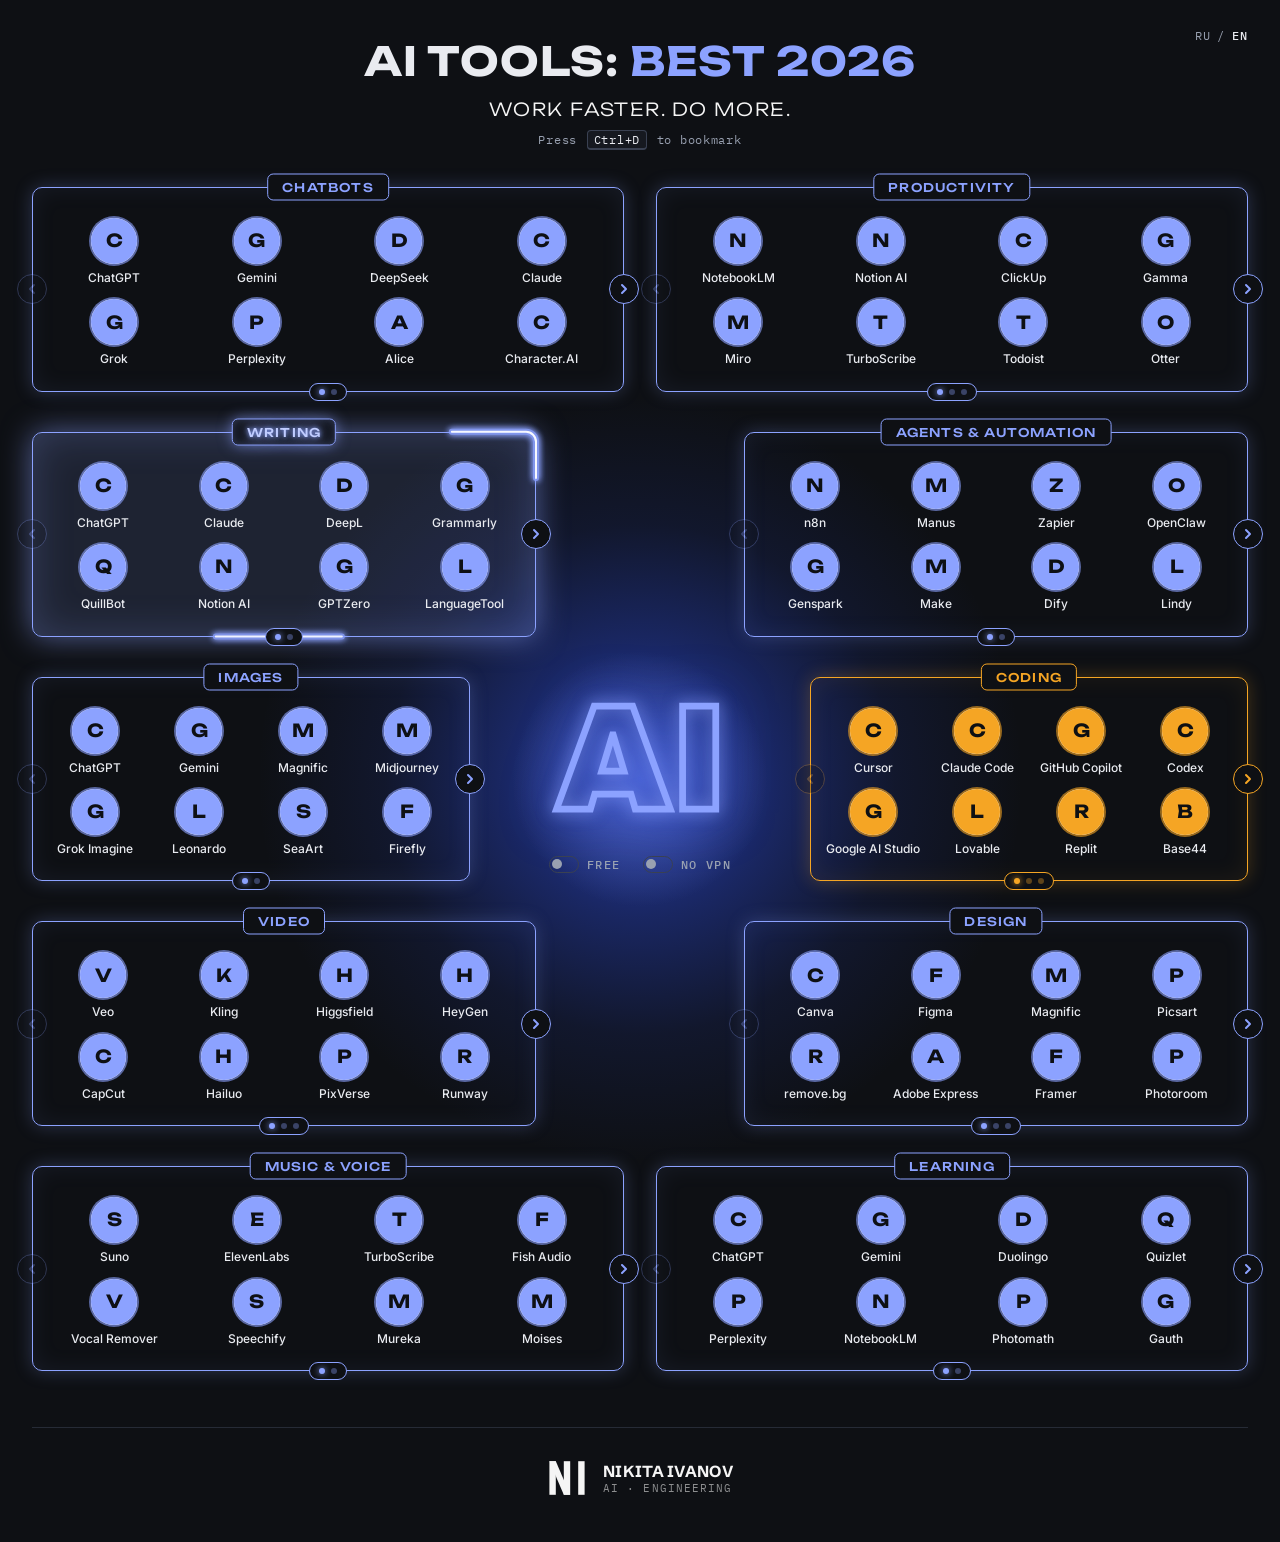
==== commit b527e9ca: "feat: Add new AI tools" ====
--- a/en/index.html
+++ b/en/index.html
@@ -42,7 +42,7 @@
   <link rel="preconnect" href="https://www.google.com">
   <link rel="stylesheet" href="https://fonts.googleapis.com/css2?family=Archivo+Black&family=Unbounded:wght@300;500;700&family=Inter:wght@400;500;600&family=IBM+Plex+Mono:wght@400;500&family=Schibsted+Grotesk:wght@700&display=swap">
   <link rel="stylesheet" href="../styles.css">
-  <script type="application/ld+json">{"@context":"https://schema.org","@graph":[{"@type":"WebSite","@id":"https://tools.nikitaivanov.dev/#website","url":"https://tools.nikitaivanov.dev/","name":"AI Tools: Best 2026","inLanguage":["ru","en"],"author":{"@type":"Person","name":"Nikita Ivanov","jobTitle":"AI Engineering"}},{"@type":"CollectionPage","@id":"https://tools.nikitaivanov.dev/en/#page","url":"https://tools.nikitaivanov.dev/en/","name":"AI Tools: Best 2026 — the best AI tools by category","description":"Work faster. Do more. The best AI tools of 2026 in 10 categories — from chatbots to video generation and coding.","inLanguage":"en","isPartOf":{"@id":"https://tools.nikitaivanov.dev/#website"},"author":{"@type":"Person","name":"Nikita Ivanov","jobTitle":"AI Engineering"},"dateModified":"2026-10-23","image":"https://tools.nikitaivanov.dev/assets/og-en.png","mainEntity":{"@type":"ItemList","numberOfItems":80,"itemListElement":[{"@type":"ListItem","position":1,"name":"ChatGPT","url":"https://chatgpt.com","description":"Chatbots: OpenAI’s all-purpose assistant"},{"@type":"ListItem","position":2,"name":"Claude","url":"https://claude.ai","description":"Chatbots: Anthropic’s assistant for writing and code"},{"@type":"ListItem","position":3,"name":"Gemini","url":"https://gemini.google.com","description":"Chatbots: Google’s assistant"},{"@type":"ListItem","position":4,"name":"DeepSeek","url":"https://chat.deepseek.com","description":"Chatbots: Free reasoning model"},{"@type":"ListItem","position":5,"name":"Perplexity","url":"https://www.perplexity.ai","description":"Chatbots: Answer engine with sources"},{"@type":"ListItem","position":6,"name":"Grok","url":"https://grok.com","description":"Chatbots: xAI’s assistant"},{"@type":"ListItem","position":7,"name":"Alice","url":"https://alice.yandex.ru","description":"Chatbots: Yandex assistant"},{"@type":"ListItem","position":8,"name":"GigaChat","url":"https://giga.chat","description":"Chatbots: Sber’s assistant"},{"@type":"ListItem","position":9,"name":"Claude","url":"https://claude.ai","description":"Writing: Long-form writing and editing"},{"@type":"ListItem","position":10,"name":"ChatGPT","url":"https://chatgpt.com","description":"Writing: Drafts, emails, ideas"},{"@type":"ListItem","position":11,"name":"Grammarly","url":"https://www.grammarly.com","description":"Writing: English grammar and style"},{"@type":"ListItem","position":12,"name":"DeepL","url":"https://www.deepl.com","description":"Writing: Accurate translation and writing"},{"@type":"ListItem","position":13,"name":"QuillBot","url":"https://quillbot.com","description":"Writing: Paraphrasing and summaries"},{"@type":"ListItem","position":14,"name":"Notion AI","url":"https://www.notion.com","description":"Writing: AI inside your notes and wikis"},{"@type":"ListItem","position":15,"name":"Jasper","url":"https://www.jasper.ai","description":"Writing: On-brand marketing copy"},{"@type":"ListItem","position":16,"name":"Sudowrite","url":"https://www.sudowrite.com","description":"Writing: Fiction writing partner"},{"@type":"ListItem","position":17,"name":"Midjourney","url":"https://www.midjourney.com","description":"Images: Artistic image generation"},{"@type":"ListItem","position":18,"name":"Ideogram","url":"https://ideogram.ai","description":"Images: Images with legible text"},{"@type":"ListItem","position":19,"name":"Leonardo","url":"https://leonardo.ai","description":"Images: Art and game assets"},{"@type":"ListItem","position":20,"name":"Firefly","url":"https://firefly.adobe.com","description":"Images: Adobe’s generative AI"},{"@type":"ListItem","position":21,"name":"Flux","url":"https://bfl.ai","description":"Images: Black Forest Labs models"},{"@type":"ListItem","position":22,"name":"Krea","url":"https://www.krea.ai","description":"Images: Real-time generation"},{"@type":"ListItem","position":23,"name":"Recraft","url":"https://www.recraft.ai","description":"Images: Vectors, icons, illustrations"},{"@type":"ListItem","position":24,"name":"Shedevrum","url":"https://shedevrum.ai","description":"Images: Yandex image and video app"},{"@type":"ListItem","position":25,"name":"Veo","url":"https://labs.google/flow","description":"Video: Google’s video with sound"},{"@type":"ListItem","position":26,"name":"Kling","url":"https://klingai.com","description":"Video: Realistic video generation"},{"@type":"ListItem","position":27,"name":"Hailuo","url":"https://hailuoai.video","description":"Video: MiniMax text- and image-to-video"},{"@type":"ListItem","position":28,"name":"Runway","url":"https://runwayml.com","description":"Video: Video generation and editing"},{"@type":"ListItem","position":29,"name":"HeyGen","url":"https://www.heygen.com","description":"Video: Talking avatar videos"},{"@type":"ListItem","position":30,"name":"Higgsfield","url":"https://higgsfield.ai","description":"Video: Cinematic video with camera effects"},{"@type":"ListItem","position":31,"name":"Pika","url":"https://pika.art","description":"Video: Short clips and effects"},{"@type":"ListItem","position":32,"name":"CapCut","url":"https://www.capcut.com","description":"Video: Social video editing with AI"},{"@type":"ListItem","position":33,"name":"Suno","url":"https://suno.com","description":"Music & Voice: Songs from a prompt"},{"@type":"ListItem","position":34,"name":"ElevenLabs","url":"https://elevenlabs.io","description":"Music & Voice: Voice synthesis and cloning"},{"@type":"ListItem","position":35,"name":"Udio","url":"https://www.udio.com","description":"Music & Voice: Music generation"},{"@type":"ListItem","position":36,"name":"Murf","url":"https://murf.ai","description":"Music & Voice: Studio-quality voiceover from text"},{"@type":"ListItem","position":37,"name":"Descript","url":"https://www.descript.com","description":"Music & Voice: Edit podcasts by editing text"},{"@type":"ListItem","position":38,"name":"Adobe Podcast","url":"https://podcast.adobe.com","description":"Music & Voice: Studio sound from any recording"},{"@type":"ListItem","position":39,"name":"Mubert","url":"https://mubert.com","description":"Music & Voice: Royalty-free background music"},{"@type":"ListItem","position":40,"name":"Krisp","url":"https://krisp.ai","description":"Music & Voice: Noise cancellation for calls"},{"@type":"ListItem","position":41,"name":"NotebookLM","url":"https://notebooklm.google.com","description":"Productivity: Notes and podcasts from your docs"},{"@type":"ListItem","position":42,"name":"Gamma","url":"https://gamma.app","description":"Productivity: Decks in a minute"},{"@type":"ListItem","position":43,"name":"Notion AI","url":"https://www.notion.com","description":"Productivity: Notes, tasks and wikis"},{"@type":"ListItem","position":44,"name":"Napkin","url":"https://www.napkin.ai","description":"Productivity: Diagrams from text"},{"@type":"ListItem","position":45,"name":"Granola","url":"https://www.granola.ai","description":"Productivity: AI meeting notes"},{"@type":"ListItem","position":46,"name":"Otter","url":"https://otter.ai","description":"Productivity: Meeting transcription"},{"@type":"ListItem","position":47,"name":"Fireflies","url":"https://fireflies.ai","description":"Productivity: Call notes and summaries"},{"@type":"ListItem","position":48,"name":"Motion","url":"https://www.usemotion.com","description":"Productivity: AI calendar and task planner"},{"@type":"ListItem","position":49,"name":"n8n","url":"https://n8n.io","description":"Agents & Automation: Workflows and AI agents"},{"@type":"ListItem","position":50,"name":"Manus","url":"https://manus.im","description":"Agents & Automation: Autonomous task agent"},{"@type":"ListItem","position":51,"name":"Make","url":"https://www.make.com","description":"Agents & Automation: Visual integration scenarios"},{"@type":"ListItem","position":52,"name":"Zapier","url":"https://zapier.com","description":"Agents & Automation: Connect thousands of apps"},{"@type":"ListItem","position":53,"name":"Genspark","url":"https://www.genspark.ai","description":"Agents & Automation: Agent for research and docs"},{"@type":"ListItem","position":54,"name":"Lindy","url":"https://www.lindy.ai","description":"Agents & Automation: AI employees for busywork"},{"@type":"ListItem","position":55,"name":"Gumloop","url":"https://www.gumloop.com","description":"Agents & Automation: AI workflow builder"},{"@type":"ListItem","position":56,"name":"Relevance AI","url":"https://relevanceai.com","description":"Agents & Automation: No-code agent teams"},{"@type":"ListItem","position":57,"name":"Cursor","url":"https://cursor.com","description":"Coding: AI code editor"},{"@type":"ListItem","position":58,"name":"Claude Code","url":"https://www.claude.com/product/claude-code","description":"Coding: Agentic coding in your terminal"},{"@type":"ListItem","position":59,"name":"GitHub Copilot","url":"https://github.com/features/copilot","description":"Coding: Completions and agent in your IDE"},{"@type":"ListItem","position":60,"name":"Lovable","url":"https://lovable.dev","description":"Coding: Apps from a prompt"},{"@type":"ListItem","position":61,"name":"v0","url":"https://v0.app","description":"Coding: UI and sites from a prompt"},{"@type":"ListItem","position":62,"name":"Bolt","url":"https://bolt.new","description":"Coding: Web apps in the browser"},{"@type":"ListItem","position":63,"name":"Replit","url":"https://replit.com","description":"Coding: Code and deploy in the cloud"},{"@type":"ListItem","position":64,"name":"Windsurf","url":"https://windsurf.com","description":"Coding: AI-native IDE"},{"@type":"ListItem","position":65,"name":"Figma","url":"https://www.figma.com","description":"Design: Interface design with AI"},{"@type":"ListItem","position":66,"name":"Canva","url":"https://www.canva.com","description":"Design: Design for everyone, with AI"},{"@type":"ListItem","position":67,"name":"Framer","url":"https://www.framer.com","description":"Design: No-code websites"},{"@type":"ListItem","position":68,"name":"Stitch","url":"https://stitch.withgoogle.com","description":"Design: UI mockups by Google"},{"@type":"ListItem","position":69,"name":"Relume","url":"https://www.relume.io","description":"Design: Sitemaps and wireframes"},{"@type":"ListItem","position":70,"name":"Uizard","url":"https://uizard.io","description":"Design: Prototypes from sketches"},{"@type":"ListItem","position":71,"name":"Photoroom","url":"https://www.photoroom.com","description":"Design: Background removal, product shots"},{"@type":"ListItem","position":72,"name":"Looka","url":"https://looka.com","description":"Design: Logo and brand kit"},{"@type":"ListItem","position":73,"name":"NotebookLM","url":"https://notebooklm.google.com","description":"Learning: Study from your own sources"},{"@type":"ListItem","position":74,"name":"Perplexity","url":"https://www.perplexity.ai","description":"Learning: Learn any topic with sources"},{"@type":"ListItem","position":75,"name":"Duolingo","url":"https://www.duolingo.com","description":"Learning: Languages with AI chats"},{"@type":"ListItem","position":76,"name":"Khanmigo","url":"https://www.khanmigo.ai","description":"Learning: Khan Academy’s AI tutor"},{"@type":"ListItem","position":77,"name":"Praktika","url":"https://praktika.ai","description":"Learning: English with an AI tutor avatar"},{"@type":"ListItem","position":78,"name":"Speak","url":"https://www.speak.com","description":"Learning: Speaking practice"},{"@type":"ListItem","position":79,"name":"Photomath","url":"https://photomath.com","description":"Learning: Solve math from a photo"},{"@type":"ListItem","position":80,"name":"Brainly","url":"https://brainly.com","description":"Learning: Homework help"}]}}]}</script>
+  <script type="application/ld+json">{"@context":"https://schema.org","@graph":[{"@type":"WebSite","@id":"https://tools.nikitaivanov.dev/#website","url":"https://tools.nikitaivanov.dev/","name":"AI Tools: Best 2026","inLanguage":["ru","en"],"author":{"@type":"Person","name":"Nikita Ivanov","jobTitle":"AI Engineering"}},{"@type":"CollectionPage","@id":"https://tools.nikitaivanov.dev/en/#page","url":"https://tools.nikitaivanov.dev/en/","name":"AI Tools: Best 2026 — the best AI tools by category","description":"Work faster. Do more. The best AI tools of 2026 in 10 categories — from chatbots to video generation and coding.","inLanguage":"en","isPartOf":{"@id":"https://tools.nikitaivanov.dev/#website"},"author":{"@type":"Person","name":"Nikita Ivanov","jobTitle":"AI Engineering"},"dateModified":"2026-10-25","image":"https://tools.nikitaivanov.dev/assets/og-en.png","mainEntity":{"@type":"ItemList","numberOfItems":153,"itemListElement":[{"@type":"ListItem","position":1,"name":"ChatGPT","url":"https://chatgpt.com","description":"Chatbots: OpenAI’s all-purpose assistant"},{"@type":"ListItem","position":2,"name":"Gemini","url":"https://gemini.google.com","description":"Chatbots: Google’s assistant"},{"@type":"ListItem","position":3,"name":"DeepSeek","url":"https://chat.deepseek.com","description":"Chatbots: Free reasoning model"},{"@type":"ListItem","position":4,"name":"Claude","url":"https://claude.ai","description":"Chatbots: Anthropic’s assistant for writing and code"},{"@type":"ListItem","position":5,"name":"Grok","url":"https://grok.com","description":"Chatbots: xAI’s assistant"},{"@type":"ListItem","position":6,"name":"Perplexity","url":"https://www.perplexity.ai","description":"Chatbots: Answer engine with sources"},{"@type":"ListItem","position":7,"name":"Alice","url":"https://alice.yandex.ru","description":"Chatbots: Yandex assistant"},{"@type":"ListItem","position":8,"name":"Character.AI","url":"https://character.ai","description":"Chatbots: Chat with AI characters"},{"@type":"ListItem","position":9,"name":"Copilot","url":"https://copilot.microsoft.com","description":"Chatbots: Microsoft’s assistant"},{"@type":"ListItem","position":10,"name":"Qwen","url":"https://chat.qwen.ai","description":"Chatbots: Alibaba’s free assistant"},{"@type":"ListItem","position":11,"name":"Kimi","url":"https://www.kimi.com","description":"Chatbots: Moonshot’s assistant with agents"},{"@type":"ListItem","position":12,"name":"GigaChat","url":"https://giga.chat","description":"Chatbots: Sber’s assistant"},{"@type":"ListItem","position":13,"name":"Poe","url":"https://poe.com","description":"Chatbots: Many models in one chat"},{"@type":"ListItem","position":14,"name":"Le Chat","url":"https://chat.mistral.ai","description":"Chatbots: Mistral’s European assistant"},{"@type":"ListItem","position":15,"name":"ChatGPT","url":"https://chatgpt.com","description":"Writing: Drafts, emails, ideas"},{"@type":"ListItem","position":16,"name":"Claude","url":"https://claude.ai","description":"Writing: Long-form writing and editing"},{"@type":"ListItem","position":17,"name":"DeepL","url":"https://www.deepl.com","description":"Writing: Accurate translation and writing"},{"@type":"ListItem","position":18,"name":"Grammarly","url":"https://www.grammarly.com","description":"Writing: English grammar and style"},{"@type":"ListItem","position":19,"name":"QuillBot","url":"https://quillbot.com","description":"Writing: Paraphrasing and summaries"},{"@type":"ListItem","position":20,"name":"Notion AI","url":"https://www.notion.com","description":"Writing: AI inside your notes and wikis"},{"@type":"ListItem","position":21,"name":"GPTZero","url":"https://gptzero.me","description":"Writing: AI text detector"},{"@type":"ListItem","position":22,"name":"LanguageTool","url":"https://languagetool.org","description":"Writing: Grammar checker, Russian included"},{"@type":"ListItem","position":23,"name":"Wordtune","url":"https://www.wordtune.com","description":"Writing: Rewrites sentences and tone"},{"@type":"ListItem","position":24,"name":"ProWritingAid","url":"https://prowritingaid.com","description":"Writing: Style editing for authors"},{"@type":"ListItem","position":25,"name":"Hemingway Editor","url":"https://hemingwayapp.com","description":"Writing: Makes writing bold and clear"},{"@type":"ListItem","position":26,"name":"Jasper","url":"https://www.jasper.ai","description":"Writing: On-brand marketing copy"},{"@type":"ListItem","position":27,"name":"NovelAI","url":"https://novelai.net","description":"Writing: Co-writer for stories and roleplay"},{"@type":"ListItem","position":28,"name":"Sudowrite","url":"https://www.sudowrite.com","description":"Writing: Fiction writing partner"},{"@type":"ListItem","position":29,"name":"ChatGPT","url":"https://chatgpt.com","description":"Images: Images and edits right in chat"},{"@type":"ListItem","position":30,"name":"Gemini","url":"https://gemini.google.com","description":"Images: Nano Banana: generate and edit"},{"@type":"ListItem","position":31,"name":"Magnific","url":"https://www.magnific.com","description":"Images: AI creative suite, formerly Freepik"},{"@type":"ListItem","position":32,"name":"Midjourney","url":"https://www.midjourney.com","description":"Images: Artistic image generation"},{"@type":"ListItem","position":33,"name":"Grok Imagine","url":"https://grok.com","description":"Images: xAI’s images and animation"},{"@type":"ListItem","position":34,"name":"Leonardo","url":"https://leonardo.ai","description":"Images: Art and game assets"},{"@type":"ListItem","position":35,"name":"SeaArt","url":"https://www.seaart.ai","description":"Images: Anime art and community models"},{"@type":"ListItem","position":36,"name":"Firefly","url":"https://firefly.adobe.com","description":"Images: Adobe’s generative AI"},{"@type":"ListItem","position":37,"name":"Dreamina","url":"https://dreamina.capcut.com","description":"Images: ByteDance’s Seedream images"},{"@type":"ListItem","position":38,"name":"Ideogram","url":"https://ideogram.ai","description":"Images: Images with legible text"},{"@type":"ListItem","position":39,"name":"Krea","url":"https://www.krea.ai","description":"Images: Real-time generation"},{"@type":"ListItem","position":40,"name":"Recraft","url":"https://www.recraft.ai","description":"Images: Vectors, icons, illustrations"},{"@type":"ListItem","position":41,"name":"Shedevrum","url":"https://shedevrum.ai","description":"Images: Yandex image and video app"},{"@type":"ListItem","position":42,"name":"Flux","url":"https://bfl.ai","description":"Images: Black Forest Labs models"},{"@type":"ListItem","position":43,"name":"Veo","url":"https://labs.google/flow","description":"Video: Google’s video with sound"},{"@type":"ListItem","position":44,"name":"Kling","url":"https://klingai.com","description":"Video: Realistic video generation"},{"@type":"ListItem","position":45,"name":"Higgsfield","url":"https://higgsfield.ai","description":"Video: Cinematic video with camera effects"},{"@type":"ListItem","position":46,"name":"HeyGen","url":"https://www.heygen.com","description":"Video: Talking avatar videos"},{"@type":"ListItem","position":47,"name":"CapCut","url":"https://www.capcut.com","description":"Video: Social video editing with AI"},{"@type":"ListItem","position":48,"name":"Hailuo","url":"https://hailuoai.video","description":"Video: MiniMax text- and image-to-video"},{"@type":"ListItem","position":49,"name":"PixVerse","url":"https://pixverse.ai","description":"Video: Viral clips and effects"},{"@type":"ListItem","position":50,"name":"Runway","url":"https://runwayml.com","description":"Video: Video generation and editing"},{"@type":"ListItem","position":51,"name":"Invideo","url":"https://invideo.io","description":"Video: Full videos from a script"},{"@type":"ListItem","position":52,"name":"Grok Imagine","url":"https://grok.com","description":"Video: xAI’s video and image generator"},{"@type":"ListItem","position":53,"name":"Dreamina","url":"https://dreamina.capcut.com","description":"Video: ByteDance’s Seedance video"},{"@type":"ListItem","position":54,"name":"Wan","url":"https://wan.video","description":"Video: Alibaba’s video with audio"},{"@type":"ListItem","position":55,"name":"Vidu","url":"https://www.vidu.com","description":"Video: Video from photos and references"},{"@type":"ListItem","position":56,"name":"Synthesia","url":"https://www.synthesia.io","description":"Video: Training videos with AI avatars"},{"@type":"ListItem","position":57,"name":"Luma","url":"https://lumalabs.ai","description":"Video: Cinematic video with Ray models"},{"@type":"ListItem","position":58,"name":"Pika","url":"https://pika.art","description":"Video: Short clips and effects"},{"@type":"ListItem","position":59,"name":"Shedevrum","url":"https://shedevrum.ai","description":"Video: Yandex video and image app"},{"@type":"ListItem","position":60,"name":"Suno","url":"https://suno.com","description":"Music & Voice: Songs from a prompt"},{"@type":"ListItem","position":61,"name":"ElevenLabs","url":"https://elevenlabs.io","description":"Music & Voice: Voice synthesis and cloning"},{"@type":"ListItem","position":62,"name":"TurboScribe","url":"https://turboscribe.ai","description":"Music & Voice: Audio-to-text transcription"},{"@type":"ListItem","position":63,"name":"Fish Audio","url":"https://fish.audio","description":"Music & Voice: Text-to-speech and voice cloning"},{"@type":"ListItem","position":64,"name":"Vocal Remover","url":"https://vocalremover.org","description":"Music & Voice: Split vocals from music"},{"@type":"ListItem","position":65,"name":"Speechify","url":"https://speechify.com","description":"Music & Voice: Reads any text aloud"},{"@type":"ListItem","position":66,"name":"Mureka","url":"https://www.mureka.ai","description":"Music & Voice: Songs with vocals from text"},{"@type":"ListItem","position":67,"name":"Moises","url":"https://moises.ai","description":"Music & Voice: Split songs into stems"},{"@type":"ListItem","position":68,"name":"Voicemod","url":"https://www.voicemod.net","description":"Music & Voice: Real-time voice changer"},{"@type":"ListItem","position":69,"name":"Adobe Podcast","url":"https://podcast.adobe.com","description":"Music & Voice: Studio sound from any recording"},{"@type":"ListItem","position":70,"name":"Descript","url":"https://www.descript.com","description":"Music & Voice: Edit podcasts by editing text"},{"@type":"ListItem","position":71,"name":"LALAL.AI","url":"https://www.lalal.ai","description":"Music & Voice: Vocal and instrument separation"},{"@type":"ListItem","position":72,"name":"Udio","url":"https://www.udio.com","description":"Music & Voice: Music generation"},{"@type":"ListItem","position":73,"name":"Murf","url":"https://murf.ai","description":"Music & Voice: Studio-quality voiceover from text"},{"@type":"ListItem","position":74,"name":"Krisp","url":"https://krisp.ai","description":"Music & Voice: Noise cancellation for calls"},{"@type":"ListItem","position":75,"name":"Mubert","url":"https://mubert.com","description":"Music & Voice: Royalty-free background music"},{"@type":"ListItem","position":76,"name":"NotebookLM","url":"https://notebooklm.google.com","description":"Productivity: Notes and podcasts from your docs"},{"@type":"ListItem","position":77,"name":"Notion AI","url":"https://www.notion.com","description":"Productivity: Notes, tasks and wikis"},{"@type":"ListItem","position":78,"name":"ClickUp","url":"https://clickup.com","description":"Productivity: Tasks and projects with AI"},{"@type":"ListItem","position":79,"name":"Gamma","url":"https://gamma.app","description":"Productivity: Decks in a minute"},{"@type":"ListItem","position":80,"name":"Miro","url":"https://miro.com","description":"Productivity: AI-powered online whiteboard"},{"@type":"ListItem","position":81,"name":"TurboScribe","url":"https://turboscribe.ai","description":"Productivity: Audio and video transcription"},{"@type":"ListItem","position":82,"name":"Todoist","url":"https://www.todoist.com","description":"Productivity: To-do list with AI assist"},{"@type":"ListItem","position":83,"name":"Otter","url":"https://otter.ai","description":"Productivity: Meeting transcription"},{"@type":"ListItem","position":84,"name":"Read AI","url":"https://www.read.ai","description":"Productivity: Recaps of meetings, email, chats"},{"@type":"ListItem","position":85,"name":"Fathom","url":"https://www.fathom.ai","description":"Productivity: Free AI meeting notetaker"},{"@type":"ListItem","position":86,"name":"Fireflies","url":"https://fireflies.ai","description":"Productivity: Call notes and summaries"},{"@type":"ListItem","position":87,"name":"Granola","url":"https://www.granola.ai","description":"Productivity: AI meeting notes"},{"@type":"ListItem","position":88,"name":"Wispr Flow","url":"https://wisprflow.ai","description":"Productivity: Voice dictation in any app"},{"@type":"ListItem","position":89,"name":"Tactiq","url":"https://tactiq.io","description":"Productivity: Transcripts for Meet, Zoom, Teams"},{"@type":"ListItem","position":90,"name":"Notta","url":"https://www.notta.ai","description":"Productivity: Transcripts and meeting summaries"},{"@type":"ListItem","position":91,"name":"Napkin","url":"https://www.napkin.ai","description":"Productivity: Diagrams from text"},{"@type":"ListItem","position":92,"name":"tl;dv","url":"https://tldv.io","description":"Productivity: Call recordings and notes"},{"@type":"ListItem","position":93,"name":"Motion","url":"https://www.usemotion.com","description":"Productivity: AI calendar and task planner"},{"@type":"ListItem","position":94,"name":"n8n","url":"https://n8n.io","description":"Agents & Automation: Workflows and AI agents"},{"@type":"ListItem","position":95,"name":"Manus","url":"https://manus.im","description":"Agents & Automation: Autonomous task agent"},{"@type":"ListItem","position":96,"name":"Zapier","url":"https://zapier.com","description":"Agents & Automation: Connect thousands of apps"},{"@type":"ListItem","position":97,"name":"OpenClaw","url":"https://openclaw.ai","description":"Agents & Automation: Personal agent in your chat apps"},{"@type":"ListItem","position":98,"name":"Genspark","url":"https://www.genspark.ai","description":"Agents & Automation: Agent for research and docs"},{"@type":"ListItem","position":99,"name":"Make","url":"https://www.make.com","description":"Agents & Automation: Visual integration scenarios"},{"@type":"ListItem","position":100,"name":"Dify","url":"https://dify.ai","description":"Agents & Automation: Builder for AI apps and agents"},{"@type":"ListItem","position":101,"name":"Lindy","url":"https://www.lindy.ai","description":"Agents & Automation: AI employees for busywork"},{"@type":"ListItem","position":102,"name":"Skywork","url":"https://skywork.ai","description":"Agents & Automation: Agent for reports and slides"},{"@type":"ListItem","position":103,"name":"Gumloop","url":"https://www.gumloop.com","description":"Agents & Automation: AI workflow builder"},{"@type":"ListItem","position":104,"name":"Relevance AI","url":"https://relevanceai.com","description":"Agents & Automation: No-code agent teams"},{"@type":"ListItem","position":105,"name":"Cursor","url":"https://cursor.com","description":"Coding: AI code editor"},{"@type":"ListItem","position":106,"name":"Claude Code","url":"https://www.claude.com/product/claude-code","description":"Coding: Agentic coding in your terminal"},{"@type":"ListItem","position":107,"name":"GitHub Copilot","url":"https://github.com/features/copilot","description":"Coding: Completions and agent in your IDE"},{"@type":"ListItem","position":108,"name":"Codex","url":"https://openai.com/codex","description":"Coding: OpenAI’s coding agent"},{"@type":"ListItem","position":109,"name":"Google AI Studio","url":"https://aistudio.google.com","description":"Coding: Gemini apps from a prompt"},{"@type":"ListItem","position":110,"name":"Lovable","url":"https://lovable.dev","description":"Coding: Apps from a prompt"},{"@type":"ListItem","position":111,"name":"Replit","url":"https://replit.com","description":"Coding: Code and deploy in the cloud"},{"@type":"ListItem","position":112,"name":"Base44","url":"https://base44.com","description":"Coding: No-code apps by Wix"},{"@type":"ListItem","position":113,"name":"v0","url":"https://v0.app","description":"Coding: UI and sites from a prompt"},{"@type":"ListItem","position":114,"name":"Bolt","url":"https://bolt.new","description":"Coding: Web apps in the browser"},{"@type":"ListItem","position":115,"name":"Antigravity","url":"https://antigravity.google","description":"Coding: Google’s agentic IDE"},{"@type":"ListItem","position":116,"name":"Emergent","url":"https://emergent.sh","description":"Coding: Full-stack apps from a prompt"},{"@type":"ListItem","position":117,"name":"Windsurf","url":"https://windsurf.com","description":"Coding: AI-native IDE"},{"@type":"ListItem","position":118,"name":"JetBrains AI","url":"https://www.jetbrains.com/ai/","description":"Coding: AI and Junie agent in JetBrains IDEs"},{"@type":"ListItem","position":119,"name":"OpenCode","url":"https://opencode.ai","description":"Coding: Open-source terminal agent"},{"@type":"ListItem","position":120,"name":"Kiro","url":"https://kiro.dev","description":"Coding: AWS spec-driven IDE"},{"@type":"ListItem","position":121,"name":"Trae","url":"https://www.trae.ai","description":"Coding: ByteDance’s AI IDE"},{"@type":"ListItem","position":122,"name":"Cline","url":"https://cline.bot","description":"Coding: Open-source agent for VS Code"},{"@type":"ListItem","position":123,"name":"Canva","url":"https://www.canva.com","description":"Design: Design for everyone, with AI"},{"@type":"ListItem","position":124,"name":"Figma","url":"https://www.figma.com","description":"Design: Interface design with AI"},{"@type":"ListItem","position":125,"name":"Magnific","url":"https://www.magnific.com","description":"Design: Ex-Freepik: stock and AI generation"},{"@type":"ListItem","position":126,"name":"Picsart","url":"https://picsart.com","description":"Design: Photo editor and AI design"},{"@type":"ListItem","position":127,"name":"remove.bg","url":"https://www.remove.bg","description":"Design: One-click background removal"},{"@type":"ListItem","position":128,"name":"Adobe Express","url":"https://www.adobe.com/express","description":"Design: Quick graphics by Adobe"},{"@type":"ListItem","position":129,"name":"Framer","url":"https://www.framer.com","description":"Design: No-code websites"},{"@type":"ListItem","position":130,"name":"Photoroom","url":"https://www.photoroom.com","description":"Design: Background removal, product shots"},{"@type":"ListItem","position":131,"name":"Pixelcut","url":"https://www.pixelcut.ai","description":"Design: Product photos for sellers"},{"@type":"ListItem","position":132,"name":"Recraft","url":"https://www.recraft.ai","description":"Design: Vectors, icons, illustrations"},{"@type":"ListItem","position":133,"name":"Pixlr","url":"https://pixlr.com","description":"Design: Online photo editor with AI"},{"@type":"ListItem","position":134,"name":"Fotor","url":"https://www.fotor.com","description":"Design: AI photo editing and graphics"},{"@type":"ListItem","position":135,"name":"Lovart","url":"https://www.lovart.ai","description":"Design: AI design agent"},{"@type":"ListItem","position":136,"name":"Stitch","url":"https://stitch.withgoogle.com","description":"Design: UI mockups by Google"},{"@type":"ListItem","position":137,"name":"Relume","url":"https://www.relume.io","description":"Design: Sitemaps and wireframes"},{"@type":"ListItem","position":138,"name":"Looka","url":"https://looka.com","description":"Design: Logo and brand kit"},{"@type":"ListItem","position":139,"name":"Uizard","url":"https://uizard.io","description":"Design: Prototypes from sketches"},{"@type":"ListItem","position":140,"name":"ChatGPT","url":"https://chatgpt.com","description":"Learning: Study mode, step-by-step explanations"},{"@type":"ListItem","position":141,"name":"Gemini","url":"https://gemini.google.com","description":"Learning: Guided Learning through any topic"},{"@type":"ListItem","position":142,"name":"Duolingo","url":"https://www.duolingo.com","description":"Learning: Languages with AI chats"},{"@type":"ListItem","position":143,"name":"Quizlet","url":"https://quizlet.com","description":"Learning: Flashcards and quizzes with AI"},{"@type":"ListItem","position":144,"name":"Perplexity","url":"https://www.perplexity.ai","description":"Learning: Learn any topic with sources"},{"@type":"ListItem","position":145,"name":"NotebookLM","url":"https://notebooklm.google.com","description":"Learning: Study from your own sources"},{"@type":"ListItem","position":146,"name":"Photomath","url":"https://photomath.com","description":"Learning: Solve math from a photo"},{"@type":"ListItem","position":147,"name":"Gauth","url":"https://www.gauthmath.com","description":"Learning: Homework solver from a photo"},{"@type":"ListItem","position":148,"name":"Brainly","url":"https://brainly.com","description":"Learning: Homework help"},{"@type":"ListItem","position":149,"name":"Chegg","url":"https://www.chegg.com","description":"Learning: Step-by-step textbook solutions"},{"@type":"ListItem","position":150,"name":"Speak","url":"https://www.speak.com","description":"Learning: Speaking practice"},{"@type":"ListItem","position":151,"name":"Praktika","url":"https://praktika.ai","description":"Learning: English with an AI tutor avatar"},{"@type":"ListItem","position":152,"name":"ELSA Speak","url":"https://elsaspeak.com","description":"Learning: English pronunciation coach"},{"@type":"ListItem","position":153,"name":"Khanmigo","url":"https://www.khanmigo.ai","description":"Learning: Khan Academy’s AI tutor"}]}}]}</script>
 </head>
 <body>
   <div class="page">
@@ -57,379 +57,707 @@
     <main class="layout" id="layout">
       <section class="sec l" data-row="1" style="grid-row:1" aria-labelledby="sec-chat">
         <h2 class="tab" id="sec-chat">Chatbots</h2>
-        <div class="band"><ul class="icons">
-          <li><a class="tool" href="https://chatgpt.com" target="_blank" rel="noopener" data-desc="OpenAI’s all-purpose assistant" data-free="base model, limited uploads and images" data-plan="Go" data-paid="from $8/mo · more images, uploads and memory">
+        <div class="band paged"><div class="vp"><div class="track"><ul class="icons">
+          <li><a class="tool" href="https://chatgpt.com" target="_blank" rel="noopener" data-desc="OpenAI’s all-purpose assistant" data-free="base model, limited uploads and images" data-plan="Go" data-paid="from $8/mo · more images, uploads and memory" data-match="free">
             <span class="ico"><img src="https://www.google.com/s2/favicons?domain=chatgpt.com&amp;sz=128" alt="" width="28" height="28" referrerpolicy="no-referrer" data-logo="ok"></span>
             <span class="name">ChatGPT</span><span class="sr-only"> — OpenAI’s all-purpose assistant. Free: base model, limited uploads and images. Go: from $8/mo · more images, uploads and memory</span>
           </a></li>
-          <li><a class="tool" href="https://claude.ai" target="_blank" rel="noopener" data-desc="Anthropic’s assistant for writing and code" data-free="message limit, resets every 5 hours" data-plan="Pro" data-paid="from $20/mo · 5×+ more messages">
+          <li><a class="tool" href="https://gemini.google.com" target="_blank" rel="noopener" data-desc="Google’s assistant" data-free="base limit, resets every 5 hours" data-plan="Google AI Plus" data-paid="from $4.99/mo · 2× the limits, video generation" data-match="free">
+            <span class="ico"><img src="https://www.google.com/s2/favicons?domain=gemini.google.com&amp;sz=128" alt="" width="28" height="28" referrerpolicy="no-referrer" data-logo="ok"></span>
+            <span class="name">Gemini</span><span class="sr-only"> — Google’s assistant. Free: base limit, resets every 5 hours. Google AI Plus: from $4.99/mo · 2× the limits, video generation</span>
+          </a></li>
+          <li><a class="tool" href="https://chat.deepseek.com" target="_blank" rel="noopener" data-desc="Free reasoning model" data-free="unlimited, may slow down at peak hours" data-plan="Paid" data-paid="no subscription" data-match="free novpn">
+            <span class="ico"><img src="https://www.google.com/s2/favicons?domain=chat.deepseek.com&amp;sz=128" alt="" width="28" height="28" referrerpolicy="no-referrer" data-logo="ok"></span>
+            <span class="name">DeepSeek</span><span class="sr-only"> — Free reasoning model. Free: unlimited, may slow down at peak hours. Paid: no subscription</span>
+          </a></li>
+          <li><a class="tool" href="https://claude.ai" target="_blank" rel="noopener" data-desc="Anthropic’s assistant for writing and code" data-free="message limit, resets every 5 hours" data-plan="Pro" data-paid="from $20/mo · 5×+ more messages" data-match="free">
             <span class="ico"><img src="https://www.google.com/s2/favicons?domain=claude.ai&amp;sz=128" alt="" width="28" height="28" referrerpolicy="no-referrer" data-logo="ok"></span>
             <span class="name">Claude</span><span class="sr-only"> — Anthropic’s assistant for writing and code. Free: message limit, resets every 5 hours. Pro: from $20/mo · 5×+ more messages</span>
           </a></li>
-          <li><a class="tool" href="https://gemini.google.com" target="_blank" rel="noopener" data-desc="Google’s assistant" data-free="base limit, resets every 5 hours" data-plan="Google AI Plus" data-paid="from $4.99/mo · 2× the limits, video generation">
-            <span class="ico"><img src="https://www.google.com/s2/favicons?domain=gemini.google.com&amp;sz=128" alt="" width="28" height="28" referrerpolicy="no-referrer" data-logo="ok"></span>
-            <span class="name">Gemini</span><span class="sr-only"> — Google’s assistant. Free: base limit, resets every 5 hours. Google AI Plus: from $4.99/mo · 2× the limits, video generation</span>
-          </a></li>
-          <li><a class="tool" href="https://chat.deepseek.com" target="_blank" rel="noopener" data-desc="Free reasoning model" data-free="unlimited, may slow down at peak hours" data-plan="Paid" data-paid="no subscription">
-            <span class="ico"><img src="https://www.google.com/s2/favicons?domain=chat.deepseek.com&amp;sz=128" alt="" width="28" height="28" referrerpolicy="no-referrer" data-logo="ok"></span>
-            <span class="name">DeepSeek</span><span class="sr-only"> — Free reasoning model. Free: unlimited, may slow down at peak hours. Paid: no subscription</span>
-          </a></li>
-          <li><a class="tool" href="https://www.perplexity.ai" target="_blank" rel="noopener" data-desc="Answer engine with sources" data-free="~3 Pro searches a day, basic search unlimited" data-plan="Pro" data-paid="from $20/mo · hundreds of Pro searches, Deep Research">
+          <li><a class="tool" href="https://grok.com" target="_blank" rel="noopener" data-desc="xAI’s assistant" data-free="limited requests" data-plan="SuperGrok" data-paid="from $30/mo · all models, images, voice" data-match="free novpn">
+            <span class="ico"><img src="https://www.google.com/s2/favicons?domain=grok.com&amp;sz=128" alt="" width="28" height="28" referrerpolicy="no-referrer" data-logo="ok"></span>
+            <span class="name">Grok</span><span class="sr-only"> — xAI’s assistant. Free: limited requests. SuperGrok: from $30/mo · all models, images, voice</span>
+          </a></li>
+          <li><a class="tool" href="https://www.perplexity.ai" target="_blank" rel="noopener" data-desc="Answer engine with sources" data-free="~3 Pro searches a day, basic search unlimited" data-plan="Pro" data-paid="from $20/mo · hundreds of Pro searches, Deep Research" data-match="free novpn">
             <span class="ico"><img src="https://www.google.com/s2/favicons?domain=www.perplexity.ai&amp;sz=128" alt="" width="28" height="28" referrerpolicy="no-referrer" data-logo="ok"></span>
             <span class="name">Perplexity</span><span class="sr-only"> — Answer engine with sources. Free: ~3 Pro searches a day, basic search unlimited. Pro: from $20/mo · hundreds of Pro searches, Deep Research</span>
           </a></li>
-          <li><a class="tool" href="https://grok.com" target="_blank" rel="noopener" data-desc="xAI’s assistant" data-free="limited requests" data-plan="SuperGrok" data-paid="from $30/mo · all models, images, voice">
-            <span class="ico"><img src="https://www.google.com/s2/favicons?domain=grok.com&amp;sz=128" alt="" width="28" height="28" referrerpolicy="no-referrer" data-logo="ok"></span>
-            <span class="name">Grok</span><span class="sr-only"> — xAI’s assistant. Free: limited requests. SuperGrok: from $30/mo · all models, images, voice</span>
-          </a></li>
-          <li><a class="tool" href="https://alice.yandex.ru" target="_blank" rel="noopener" data-desc="Yandex assistant" data-free="chat, images and files with soft limits" data-plan="Alice Plus" data-paid="from 199 ₽/mo · Yandex Plus add-on: watermark-free images, more Research">
+          <li><a class="tool" href="https://alice.yandex.ru" target="_blank" rel="noopener" data-desc="Yandex assistant" data-free="chat, images and files with soft limits" data-plan="Alice Plus" data-paid="from 199 ₽/mo · Yandex Plus add-on: watermark-free images, more Research" data-match="free novpn">
             <span class="ico"><img src="https://www.google.com/s2/favicons?domain=alice.yandex.ru&amp;sz=128" alt="" width="28" height="28" referrerpolicy="no-referrer" data-logo="ok"></span>
             <span class="name">Alice</span><span class="sr-only"> — Yandex assistant. Free: chat, images and files with soft limits. Alice Plus: from 199 ₽/mo · Yandex Plus add-on: watermark-free images, more Research</span>
           </a></li>
-          <li><a class="tool" href="https://giga.chat" target="_blank" rel="noopener" data-desc="Sber’s assistant" data-free="chat with no subscription" data-plan="Paid" data-paid="no subscription, API only">
+          <li><a class="tool" href="https://character.ai" target="_blank" rel="noopener" data-desc="Chat with AI characters" data-free="all characters, ads and slowdowns at peak hours" data-plan="c.ai+" data-paid="from $9.99/mo · no ads or queue, unlimited voice calls" data-match="free novpn">
+            <span class="ico"><img src="https://www.google.com/s2/favicons?domain=character.ai&amp;sz=128" alt="" width="28" height="28" referrerpolicy="no-referrer" data-logo="ok"></span>
+            <span class="name">Character.AI</span><span class="sr-only"> — Chat with AI characters. Free: all characters, ads and slowdowns at peak hours. c.ai+: from $9.99/mo · no ads or queue, unlimited voice calls</span>
+          </a></li>
+        </ul><ul class="icons">
+          <li><a class="tool" href="https://copilot.microsoft.com" target="_blank" rel="noopener" data-desc="Microsoft’s assistant" data-free="chat, images and voice with limits" data-plan="Microsoft 365 Personal" data-paid="from $9.99/mo · Copilot in Word, Excel and Outlook with credit limits" data-match="free">
+            <span class="ico"><img src="https://www.google.com/s2/favicons?domain=copilot.microsoft.com&amp;sz=128" alt="" width="28" height="28" referrerpolicy="no-referrer" data-logo="ok"></span>
+            <span class="name">Copilot</span><span class="sr-only"> — Microsoft’s assistant. Free: chat, images and voice with limits. Microsoft 365 Personal: from $9.99/mo · Copilot in Word, Excel and Outlook with credit limits</span>
+          </a></li>
+          <li><a class="tool" href="https://chat.qwen.ai" target="_blank" rel="noopener" data-desc="Alibaba’s free assistant" data-free="chat, images and video with no subscription" data-plan="Paid" data-paid="no subscription, API only" data-match="free novpn">
+            <span class="ico"><img src="https://www.google.com/s2/favicons?domain=chat.qwen.ai&amp;sz=128" alt="" width="28" height="28" referrerpolicy="no-referrer" data-logo="ok"></span>
+            <span class="name">Qwen</span><span class="sr-only"> — Alibaba’s free assistant. Free: chat, images and video with no subscription. Paid: no subscription, API only</span>
+          </a></li>
+          <li><a class="tool" href="https://www.kimi.com" target="_blank" rel="noopener" data-desc="Moonshot’s assistant with agents" data-free="chat with no hard cap, 1 agent task" data-plan="Moderato" data-paid="from $19/mo · Deep Research, slides, websites, agent credits" data-match="free novpn">
+            <span class="ico"><img src="https://www.google.com/s2/favicons?domain=www.kimi.com&amp;sz=128" alt="" width="28" height="28" referrerpolicy="no-referrer" data-logo="ok"></span>
+            <span class="name">Kimi</span><span class="sr-only"> — Moonshot’s assistant with agents. Free: chat with no hard cap, 1 agent task. Moderato: from $19/mo · Deep Research, slides, websites, agent credits</span>
+          </a></li>
+          <li><a class="tool" href="https://giga.chat" target="_blank" rel="noopener" data-desc="Sber’s assistant" data-free="chat with no subscription" data-plan="Paid" data-paid="no subscription, API only" data-match="free novpn">
             <span class="ico"><img src="https://www.google.com/s2/favicons?domain=giga.chat&amp;sz=128" alt="" width="28" height="28" referrerpolicy="no-referrer" data-logo="ok"></span>
             <span class="name">GigaChat</span><span class="sr-only"> — Sber’s assistant. Free: chat with no subscription. Paid: no subscription, API only</span>
           </a></li>
-        </ul></div>
+          <li><a class="tool" href="https://poe.com" target="_blank" rel="noopener" data-desc="Many models in one chat" data-free="small daily allowance of points" data-plan="Starter" data-paid="from $4.99/mo · 10,000 points a day across all models" data-match="free novpn">
+            <span class="ico"><img src="https://www.google.com/s2/favicons?domain=poe.com&amp;sz=128" alt="" width="28" height="28" referrerpolicy="no-referrer" data-logo="ok"></span>
+            <span class="name">Poe</span><span class="sr-only"> — Many models in one chat. Free: small daily allowance of points. Starter: from $4.99/mo · 10,000 points a day across all models</span>
+          </a></li>
+          <li><a class="tool" href="https://chat.mistral.ai" target="_blank" rel="noopener" data-desc="Mistral’s European assistant" data-free="limited messages per day" data-plan="Pro" data-paid="from $14.99/mo · more messages, Deep Research, top models" data-match="free novpn">
+            <span class="ico"><img src="https://www.google.com/s2/favicons?domain=chat.mistral.ai&amp;sz=128" alt="" width="28" height="28" referrerpolicy="no-referrer" data-logo="ok"></span>
+            <span class="name">Le Chat</span><span class="sr-only"> — Mistral’s European assistant. Free: limited messages per day. Pro: from $14.99/mo · more messages, Deep Research, top models</span>
+          </a></li>
+        </ul></div></div></div>
+        <button class="pg-arr prev" type="button" aria-label="Previous tools"><svg viewBox="0 0 12 12" aria-hidden="true"><path d="M8 2L4 6l4 4"/></svg></button><button class="pg-arr next" type="button" aria-label="Next tools"><svg viewBox="0 0 12 12" aria-hidden="true"><path d="M4 2l4 4-4 4"/></svg></button>
+        <div class="dots" data-label="Page %n"><button type="button" aria-label="Page 1"></button><button type="button" aria-label="Page 2"></button></div>
       </section>
       <section class="sec l" data-row="2" style="grid-row:2" aria-labelledby="sec-writing">
         <h2 class="tab" id="sec-writing">Writing</h2>
-        <div class="band"><ul class="icons">
-          <li><a class="tool" href="https://claude.ai" target="_blank" rel="noopener" data-desc="Long-form writing and editing" data-free="message limit, resets every 5 hours" data-plan="Pro" data-paid="from $20/mo · 5×+ more messages">
+        <div class="band paged"><div class="vp"><div class="track"><ul class="icons">
+          <li><a class="tool" href="https://chatgpt.com" target="_blank" rel="noopener" data-desc="Drafts, emails, ideas" data-free="base model, limited uploads and images" data-plan="Go" data-paid="from $8/mo · more images, uploads and memory" data-match="free">
+            <span class="ico"><img src="https://www.google.com/s2/favicons?domain=chatgpt.com&amp;sz=128" alt="" width="28" height="28" referrerpolicy="no-referrer" data-logo="ok"></span>
+            <span class="name">ChatGPT</span><span class="sr-only"> — Drafts, emails, ideas. Free: base model, limited uploads and images. Go: from $8/mo · more images, uploads and memory</span>
+          </a></li>
+          <li><a class="tool" href="https://claude.ai" target="_blank" rel="noopener" data-desc="Long-form writing and editing" data-free="message limit, resets every 5 hours" data-plan="Pro" data-paid="from $20/mo · 5×+ more messages" data-match="free">
             <span class="ico"><img src="https://www.google.com/s2/favicons?domain=claude.ai&amp;sz=128" alt="" width="28" height="28" referrerpolicy="no-referrer" data-logo="ok"></span>
             <span class="name">Claude</span><span class="sr-only"> — Long-form writing and editing. Free: message limit, resets every 5 hours. Pro: from $20/mo · 5×+ more messages</span>
           </a></li>
-          <li><a class="tool" href="https://chatgpt.com" target="_blank" rel="noopener" data-desc="Drafts, emails, ideas" data-free="base model, limited uploads and images" data-plan="Go" data-paid="from $8/mo · more images, uploads and memory">
-            <span class="ico"><img src="https://www.google.com/s2/favicons?domain=chatgpt.com&amp;sz=128" alt="" width="28" height="28" referrerpolicy="no-referrer" data-logo="ok"></span>
-            <span class="name">ChatGPT</span><span class="sr-only"> — Drafts, emails, ideas. Free: base model, limited uploads and images. Go: from $8/mo · more images, uploads and memory</span>
-          </a></li>
-          <li><a class="tool" href="https://www.grammarly.com" target="_blank" rel="noopener" data-desc="English grammar and style" data-free="spelling and grammar fixes, 100 AI prompts per month" data-plan="Pro" data-paid="from $30/mo · 2,000 AI prompts per month, rewrites, tone, plagiarism">
+          <li><a class="tool" href="https://www.deepl.com" target="_blank" rel="noopener" data-desc="Accurate translation and writing" data-free="50,000 characters per month and 1 file per month" data-plan="Individual" data-paid="from €8.99/mo · 300,000 characters per month, 3 files up to 30 MB" data-match="free">
+            <span class="ico"><img src="https://www.google.com/s2/favicons?domain=www.deepl.com&amp;sz=128" alt="" width="28" height="28" referrerpolicy="no-referrer" data-logo="ok"></span>
+            <span class="name">DeepL</span><span class="sr-only"> — Accurate translation and writing. Free: 50,000 characters per month and 1 file per month. Individual: from €8.99/mo · 300,000 characters per month, 3 files up to 30 MB</span>
+          </a></li>
+          <li><a class="tool" href="https://www.grammarly.com" target="_blank" rel="noopener" data-desc="English grammar and style" data-free="spelling and grammar fixes, 100 AI prompts per month" data-plan="Pro" data-paid="from $30/mo · 2,000 AI prompts per month, rewrites, tone, plagiarism" data-match="free">
             <span class="ico"><img src="https://www.google.com/s2/favicons?domain=www.grammarly.com&amp;sz=128" alt="" width="28" height="28" referrerpolicy="no-referrer" data-logo="ok"></span>
             <span class="name">Grammarly</span><span class="sr-only"> — English grammar and style. Free: spelling and grammar fixes, 100 AI prompts per month. Pro: from $30/mo · 2,000 AI prompts per month, rewrites, tone, plagiarism</span>
           </a></li>
-          <li><a class="tool" href="https://www.deepl.com" target="_blank" rel="noopener" data-desc="Accurate translation and writing" data-free="50,000 characters per month and 1 file per month" data-plan="Individual" data-paid="from €8.99/mo · 300,000 characters per month, 3 files up to 30 MB">
-            <span class="ico"><img src="https://www.google.com/s2/favicons?domain=www.deepl.com&amp;sz=128" alt="" width="28" height="28" referrerpolicy="no-referrer" data-logo="ok"></span>
-            <span class="name">DeepL</span><span class="sr-only"> — Accurate translation and writing. Free: 50,000 characters per month and 1 file per month. Individual: from €8.99/mo · 300,000 characters per month, 3 files up to 30 MB</span>
-          </a></li>
-          <li><a class="tool" href="https://quillbot.com" target="_blank" rel="noopener" data-desc="Paraphrasing and summaries" data-free="paraphrase up to 125 words at a time, 2 modes" data-plan="Premium" data-paid="from $19.95/mo · unlimited paraphrase length, all modes, plagiarism check">
+          <li><a class="tool" href="https://quillbot.com" target="_blank" rel="noopener" data-desc="Paraphrasing and summaries" data-free="paraphrase up to 125 words at a time, 2 modes" data-plan="Premium" data-paid="from $19.95/mo · unlimited paraphrase length, all modes, plagiarism check" data-match="free novpn">
             <span class="ico"><img src="https://www.google.com/s2/favicons?domain=quillbot.com&amp;sz=128" alt="" width="28" height="28" referrerpolicy="no-referrer" data-logo="ok"></span>
             <span class="name">QuillBot</span><span class="sr-only"> — Paraphrasing and summaries. Free: paraphrase up to 125 words at a time, 2 modes. Premium: from $19.95/mo · unlimited paraphrase length, all modes, plagiarism check</span>
           </a></li>
-          <li><a class="tool" href="https://www.notion.com" target="_blank" rel="noopener" data-desc="AI inside your notes and wikis" data-free="limited Notion AI trial" data-plan="Business" data-paid="from $24/mo · full Notion AI: agent, meeting notes, search">
+          <li><a class="tool" href="https://www.notion.com" target="_blank" rel="noopener" data-desc="AI inside your notes and wikis" data-free="limited Notion AI trial" data-plan="Business" data-paid="from $24/mo · full Notion AI: agent, meeting notes, search" data-match="">
             <span class="ico"><img src="https://www.google.com/s2/favicons?domain=www.notion.com&amp;sz=128" alt="" width="28" height="28" referrerpolicy="no-referrer" data-logo="ok"></span>
             <span class="name">Notion AI</span><span class="sr-only"> — AI inside your notes and wikis. Free: limited Notion AI trial. Business: from $24/mo · full Notion AI: agent, meeting notes, search</span>
           </a></li>
-          <li><a class="tool" href="https://www.jasper.ai" target="_blank" rel="noopener" data-desc="On-brand marketing copy" data-free="7-day free trial" data-plan="Pro" data-paid="from $69/mo · 1 seat, 2 brand voices, 3 audiences">
+          <li><a class="tool" href="https://gptzero.me" target="_blank" rel="noopener" data-desc="AI text detector" data-free="10,000 words per month" data-plan="Essential" data-paid="from $14.99/mo · 150,000 words per month" data-match="free novpn">
+            <span class="ico"><img src="https://www.google.com/s2/favicons?domain=gptzero.me&amp;sz=128" alt="" width="28" height="28" referrerpolicy="no-referrer" data-logo="ok"></span>
+            <span class="name">GPTZero</span><span class="sr-only"> — AI text detector. Free: 10,000 words per month. Essential: from $14.99/mo · 150,000 words per month</span>
+          </a></li>
+          <li><a class="tool" href="https://languagetool.org" target="_blank" rel="noopener" data-desc="Grammar checker, Russian included" data-free="basic checks, 3 AI rephrases per day" data-plan="Premium" data-paid="from €19.90/mo · style checks, unlimited rephrasing, long texts" data-match="free novpn">
+            <span class="ico"><img src="https://www.google.com/s2/favicons?domain=languagetool.org&amp;sz=128" alt="" width="28" height="28" referrerpolicy="no-referrer" data-logo="ok"></span>
+            <span class="name">LanguageTool</span><span class="sr-only"> — Grammar checker, Russian included. Free: basic checks, 3 AI rephrases per day. Premium: from €19.90/mo · style checks, unlimited rephrasing, long texts</span>
+          </a></li>
+        </ul><ul class="icons">
+          <li><a class="tool" href="https://www.wordtune.com" target="_blank" rel="noopener" data-desc="Rewrites sentences and tone" data-free="10 rewrites per day" data-plan="Advanced" data-paid="from $6.99/mo · 30 rewrites per day, 15 summaries per month" data-match="free novpn">
+            <span class="ico"><img src="https://www.google.com/s2/favicons?domain=www.wordtune.com&amp;sz=128" alt="" width="28" height="28" referrerpolicy="no-referrer" data-logo="ok"></span>
+            <span class="name">Wordtune</span><span class="sr-only"> — Rewrites sentences and tone. Free: 10 rewrites per day. Advanced: from $6.99/mo · 30 rewrites per day, 15 summaries per month</span>
+          </a></li>
+          <li><a class="tool" href="https://prowritingaid.com" target="_blank" rel="noopener" data-desc="Style editing for authors" data-free="500 words at a time, 10 rephrases per day" data-plan="Premium" data-paid="from $30/mo · no word limit, unlimited reports and rephrasing" data-match="free novpn">
+            <span class="ico"><img src="https://www.google.com/s2/favicons?domain=prowritingaid.com&amp;sz=128" alt="" width="28" height="28" referrerpolicy="no-referrer" data-logo="ok"></span>
+            <span class="name">ProWritingAid</span><span class="sr-only"> — Style editing for authors. Free: 500 words at a time, 10 rephrases per day. Premium: from $30/mo · no word limit, unlimited reports and rephrasing</span>
+          </a></li>
+          <li><a class="tool" href="https://hemingwayapp.com" target="_blank" rel="noopener" data-desc="Makes writing bold and clear" data-free="web editor that flags hard sentences" data-plan="Editor Plus" data-paid="from $10/mo · AI fixes for up to 5,000 words per month" data-match="free novpn">
+            <span class="ico"><img src="https://www.google.com/s2/favicons?domain=hemingwayapp.com&amp;sz=128" alt="" width="28" height="28" referrerpolicy="no-referrer" data-logo="ok"></span>
+            <span class="name">Hemingway Editor</span><span class="sr-only"> — Makes writing bold and clear. Free: web editor that flags hard sentences. Editor Plus: from $10/mo · AI fixes for up to 5,000 words per month</span>
+          </a></li>
+          <li><a class="tool" href="https://www.jasper.ai" target="_blank" rel="noopener" data-desc="On-brand marketing copy" data-free="7-day free trial" data-plan="Pro" data-paid="from $69/mo · 1 seat, 2 brand voices, 3 audiences" data-match="novpn">
             <span class="ico"><img src="https://www.google.com/s2/favicons?domain=www.jasper.ai&amp;sz=128" alt="" width="28" height="28" referrerpolicy="no-referrer" data-logo="ok"></span>
             <span class="name">Jasper</span><span class="sr-only"> — On-brand marketing copy. Free: 7-day free trial. Pro: from $69/mo · 1 seat, 2 brand voices, 3 audiences</span>
           </a></li>
-          <li><a class="tool" href="https://www.sudowrite.com" target="_blank" rel="noopener" data-desc="Fiction writing partner" data-free="free trial with limited credits, no card needed" data-plan="Hobby &amp; Student" data-paid="from $19/mo · 225,000 credits per month">
+          <li><a class="tool" href="https://novelai.net" target="_blank" rel="noopener" data-desc="Co-writer for stories and roleplay" data-free="trial access" data-plan="Tablet" data-paid="from $10/mo · unlimited text generation" data-match="novpn">
+            <span class="ico"><img src="https://www.google.com/s2/favicons?domain=novelai.net&amp;sz=128" alt="" width="28" height="28" referrerpolicy="no-referrer" data-logo="ok"></span>
+            <span class="name">NovelAI</span><span class="sr-only"> — Co-writer for stories and roleplay. Free: trial access. Tablet: from $10/mo · unlimited text generation</span>
+          </a></li>
+          <li><a class="tool" href="https://www.sudowrite.com" target="_blank" rel="noopener" data-desc="Fiction writing partner" data-free="free trial with limited credits, no card needed" data-plan="Hobby &amp; Student" data-paid="from $19/mo · 225,000 credits per month" data-match="novpn">
             <span class="ico"><img src="https://www.google.com/s2/favicons?domain=www.sudowrite.com&amp;sz=128" alt="" width="28" height="28" referrerpolicy="no-referrer" data-logo="ok"></span>
             <span class="name">Sudowrite</span><span class="sr-only"> — Fiction writing partner. Free: free trial with limited credits, no card needed. Hobby &amp; Student: from $19/mo · 225,000 credits per month</span>
           </a></li>
-        </ul></div>
+        </ul></div></div></div>
+        <button class="pg-arr prev" type="button" aria-label="Previous tools"><svg viewBox="0 0 12 12" aria-hidden="true"><path d="M8 2L4 6l4 4"/></svg></button><button class="pg-arr next" type="button" aria-label="Next tools"><svg viewBox="0 0 12 12" aria-hidden="true"><path d="M4 2l4 4-4 4"/></svg></button>
+        <div class="dots" data-label="Page %n"><button type="button" aria-label="Page 1"></button><button type="button" aria-label="Page 2"></button></div>
       </section>
       <section class="sec l" data-row="3" style="grid-row:3" aria-labelledby="sec-images">
         <h2 class="tab" id="sec-images">Images</h2>
-        <div class="band"><ul class="icons">
-          <li><a class="tool" href="https://www.midjourney.com" target="_blank" rel="noopener" data-desc="Artistic image generation" data-free="none" data-plan="Basic" data-paid="from $10/mo · ~3.3 fast GPU hours (~200 images) per month">
+        <div class="band paged"><div class="vp"><div class="track"><ul class="icons">
+          <li><a class="tool" href="https://chatgpt.com" target="_blank" rel="noopener" data-desc="Images and edits right in chat" data-free="base model, limited uploads and images" data-plan="Go" data-paid="from $8/mo · more images, uploads and memory" data-match="free">
+            <span class="ico"><img src="https://www.google.com/s2/favicons?domain=chatgpt.com&amp;sz=128" alt="" width="28" height="28" referrerpolicy="no-referrer" data-logo="ok"></span>
+            <span class="name">ChatGPT</span><span class="sr-only"> — Images and edits right in chat. Free: base model, limited uploads and images. Go: from $8/mo · more images, uploads and memory</span>
+          </a></li>
+          <li><a class="tool" href="https://gemini.google.com" target="_blank" rel="noopener" data-desc="Nano Banana: generate and edit" data-free="base limit, resets every 5 hours" data-plan="Google AI Plus" data-paid="from $4.99/mo · 2× the limits, video generation" data-match="free">
+            <span class="ico"><img src="https://www.google.com/s2/favicons?domain=gemini.google.com&amp;sz=128" alt="" width="28" height="28" referrerpolicy="no-referrer" data-logo="ok"></span>
+            <span class="name">Gemini</span><span class="sr-only"> — Nano Banana: generate and edit. Free: base limit, resets every 5 hours. Google AI Plus: from $4.99/mo · 2× the limits, video generation</span>
+          </a></li>
+          <li><a class="tool" href="https://www.magnific.com" target="_blank" rel="noopener" data-desc="AI creative suite, formerly Freepik" data-free="10 stock downloads and up to 20 AI images a day" data-plan="Premium" data-paid="from $20/mo · 240,000 credits a year, full stock library" data-match="free novpn">
+            <span class="ico"><img src="https://www.google.com/s2/favicons?domain=www.magnific.com&amp;sz=128" alt="" width="28" height="28" referrerpolicy="no-referrer" data-logo="ok"></span>
+            <span class="name">Magnific</span><span class="sr-only"> — AI creative suite, formerly Freepik. Free: 10 stock downloads and up to 20 AI images a day. Premium: from $20/mo · 240,000 credits a year, full stock library</span>
+          </a></li>
+          <li><a class="tool" href="https://www.midjourney.com" target="_blank" rel="noopener" data-desc="Artistic image generation" data-free="none" data-plan="Basic" data-paid="from $10/mo · ~3.3 fast GPU hours (~200 images) per month" data-match="novpn">
             <span class="ico"><img src="https://www.google.com/s2/favicons?domain=www.midjourney.com&amp;sz=128" alt="" width="28" height="28" referrerpolicy="no-referrer" data-logo="ok"></span>
             <span class="name">Midjourney</span><span class="sr-only"> — Artistic image generation. Free: none. Basic: from $10/mo · ~3.3 fast GPU hours (~200 images) per month</span>
           </a></li>
-          <li><a class="tool" href="https://ideogram.ai" target="_blank" rel="noopener" data-desc="Images with legible text" data-free="10 slow credits per week, images are public" data-plan="Plus" data-paid="from $20/mo · 1,000 priority credits per month">
+          <li><a class="tool" href="https://grok.com" target="_blank" rel="noopener" data-desc="xAI’s images and animation" data-free="limited requests" data-plan="SuperGrok" data-paid="from $30/mo · all models, images, voice" data-match="free novpn">
+            <span class="ico"><img src="https://www.google.com/s2/favicons?domain=grok.com&amp;sz=128" alt="" width="28" height="28" referrerpolicy="no-referrer" data-logo="ok"></span>
+            <span class="name">Grok Imagine</span><span class="sr-only"> — xAI’s images and animation. Free: limited requests. SuperGrok: from $30/mo · all models, images, voice</span>
+          </a></li>
+          <li><a class="tool" href="https://leonardo.ai" target="_blank" rel="noopener" data-desc="Art and game assets" data-free="150 tokens per day, no commercial rights" data-plan="Essential" data-paid="from $12/mo · 8,500 fast tokens per month, private generations" data-match="free novpn">
+            <span class="ico"><img src="https://www.google.com/s2/favicons?domain=leonardo.ai&amp;sz=128" alt="" width="28" height="28" referrerpolicy="no-referrer" data-logo="ok"></span>
+            <span class="name">Leonardo</span><span class="sr-only"> — Art and game assets. Free: 150 tokens per day, no commercial rights. Essential: from $12/mo · 8,500 fast tokens per month, private generations</span>
+          </a></li>
+          <li><a class="tool" href="https://www.seaart.ai" target="_blank" rel="noopener" data-desc="Anime art and community models" data-free="~130 stamina per day (~20 images)" data-plan="Beginner" data-paid="from $5.99/mo · 300 stamina per day (~50 images)" data-match="free novpn">
+            <span class="ico"><img src="https://www.google.com/s2/favicons?domain=www.seaart.ai&amp;sz=128" alt="" width="28" height="28" referrerpolicy="no-referrer" data-logo="ok"></span>
+            <span class="name">SeaArt</span><span class="sr-only"> — Anime art and community models. Free: ~130 stamina per day (~20 images). Beginner: from $5.99/mo · 300 stamina per day (~50 images)</span>
+          </a></li>
+          <li><a class="tool" href="https://firefly.adobe.com" target="_blank" rel="noopener" data-desc="Adobe’s generative AI" data-free="limited free generations, refreshed daily" data-plan="Firefly Standard" data-paid="from $9.99/mo · 2,000 generative credits per month" data-match="free">
+            <span class="ico"><img src="https://www.google.com/s2/favicons?domain=firefly.adobe.com&amp;sz=128" alt="" width="28" height="28" referrerpolicy="no-referrer" data-logo="ok"></span>
+            <span class="name">Firefly</span><span class="sr-only"> — Adobe’s generative AI. Free: limited free generations, refreshed daily. Firefly Standard: from $9.99/mo · 2,000 generative credits per month</span>
+          </a></li>
+        </ul><ul class="icons">
+          <li><a class="tool" href="https://dreamina.capcut.com" target="_blank" rel="noopener" data-desc="ByteDance’s Seedream images" data-free="120 credits per day, 3 Seedance videos" data-plan="Basic" data-paid="from $15/mo · 1,575 credits per month" data-match="free">
+            <span class="ico"><img src="https://www.google.com/s2/favicons?domain=dreamina.capcut.com&amp;sz=128" alt="" width="28" height="28" referrerpolicy="no-referrer" data-logo="ok"></span>
+            <span class="name">Dreamina</span><span class="sr-only"> — ByteDance’s Seedream images. Free: 120 credits per day, 3 Seedance videos. Basic: from $15/mo · 1,575 credits per month</span>
+          </a></li>
+          <li><a class="tool" href="https://ideogram.ai" target="_blank" rel="noopener" data-desc="Images with legible text" data-free="10 slow credits per week, images are public" data-plan="Plus" data-paid="from $20/mo · 1,000 priority credits per month" data-match="free novpn">
             <span class="ico"><img src="https://www.google.com/s2/favicons?domain=ideogram.ai&amp;sz=128" alt="" width="28" height="28" referrerpolicy="no-referrer" data-logo="ok"></span>
             <span class="name">Ideogram</span><span class="sr-only"> — Images with legible text. Free: 10 slow credits per week, images are public. Plus: from $20/mo · 1,000 priority credits per month</span>
           </a></li>
-          <li><a class="tool" href="https://leonardo.ai" target="_blank" rel="noopener" data-desc="Art and game assets" data-free="150 tokens per day, no commercial rights" data-plan="Essential" data-paid="from $12/mo · 8,500 fast tokens per month, private generations">
-            <span class="ico"><img src="https://www.google.com/s2/favicons?domain=leonardo.ai&amp;sz=128" alt="" width="28" height="28" referrerpolicy="no-referrer" data-logo="ok"></span>
-            <span class="name">Leonardo</span><span class="sr-only"> — Art and game assets. Free: 150 tokens per day, no commercial rights. Essential: from $12/mo · 8,500 fast tokens per month, private generations</span>
-          </a></li>
-          <li><a class="tool" href="https://firefly.adobe.com" target="_blank" rel="noopener" data-desc="Adobe’s generative AI" data-free="limited free generations, refreshed daily" data-plan="Firefly Standard" data-paid="from $9.99/mo · 2,000 generative credits per month">
-            <span class="ico"><img src="https://www.google.com/s2/favicons?domain=firefly.adobe.com&amp;sz=128" alt="" width="28" height="28" referrerpolicy="no-referrer" data-logo="ok"></span>
-            <span class="name">Firefly</span><span class="sr-only"> — Adobe’s generative AI. Free: limited free generations, refreshed daily. Firefly Standard: from $9.99/mo · 2,000 generative credits per month</span>
-          </a></li>
-          <li><a class="tool" href="https://bfl.ai" target="_blank" rel="noopener" data-desc="Black Forest Labs models" data-free="none, no free credits announced" data-plan="Paid" data-paid="no subscription, prepaid credits: 1 credit = $0.01">
+          <li><a class="tool" href="https://www.krea.ai" target="_blank" rel="noopener" data-desc="Real-time generation" data-free="100 compute units per day" data-plan="Basic" data-paid="from $9/mo · 5,000 compute units per month" data-match="free novpn">
+            <span class="ico"><img src="https://www.google.com/s2/favicons?domain=www.krea.ai&amp;sz=128" alt="" width="28" height="28" referrerpolicy="no-referrer" data-logo="ok"></span>
+            <span class="name">Krea</span><span class="sr-only"> — Real-time generation. Free: 100 compute units per day. Basic: from $9/mo · 5,000 compute units per month</span>
+          </a></li>
+          <li><a class="tool" href="https://www.recraft.ai" target="_blank" rel="noopener" data-desc="Vectors, icons, illustrations" data-free="limited daily credits, images are public" data-plan="Basic" data-paid="from $12/mo · 1,000 credits per month, commercial rights" data-match="free novpn">
+            <span class="ico"><img src="https://www.google.com/s2/favicons?domain=www.recraft.ai&amp;sz=128" alt="" width="28" height="28" referrerpolicy="no-referrer" data-logo="ok"></span>
+            <span class="name">Recraft</span><span class="sr-only"> — Vectors, icons, illustrations. Free: limited daily credits, images are public. Basic: from $12/mo · 1,000 credits per month, commercial rights</span>
+          </a></li>
+          <li><a class="tool" href="https://shedevrum.ai" target="_blank" rel="noopener" data-desc="Yandex image and video app" data-free="free generations, 2 variants per prompt, watermarked" data-plan="Shedevrum Pro" data-paid="from 100 ₽/mo · with Yandex Plus: 6 variants, 4K, no watermark" data-match="free novpn">
+            <span class="ico"><img src="https://www.google.com/s2/favicons?domain=shedevrum.ai&amp;sz=128" alt="" width="28" height="28" referrerpolicy="no-referrer" data-logo="ok"></span>
+            <span class="name">Shedevrum</span><span class="sr-only"> — Yandex image and video app. Free: free generations, 2 variants per prompt, watermarked. Shedevrum Pro: from 100 ₽/mo · with Yandex Plus: 6 variants, 4K, no watermark</span>
+          </a></li>
+          <li><a class="tool" href="https://bfl.ai" target="_blank" rel="noopener" data-desc="Black Forest Labs models" data-free="none, no free credits announced" data-plan="Paid" data-paid="no subscription, prepaid credits: 1 credit = $0.01" data-match="novpn">
             <span class="ico"><img src="https://www.google.com/s2/favicons?domain=bfl.ai&amp;sz=128" alt="" width="28" height="28" referrerpolicy="no-referrer" data-logo="ok"></span>
             <span class="name">Flux</span><span class="sr-only"> — Black Forest Labs models. Free: none, no free credits announced. Paid: no subscription, prepaid credits: 1 credit = $0.01</span>
           </a></li>
-          <li><a class="tool" href="https://www.krea.ai" target="_blank" rel="noopener" data-desc="Real-time generation" data-free="100 compute units per day" data-plan="Basic" data-paid="from $9/mo · 5,000 compute units per month">
-            <span class="ico"><img src="https://www.google.com/s2/favicons?domain=www.krea.ai&amp;sz=128" alt="" width="28" height="28" referrerpolicy="no-referrer" data-logo="ok"></span>
-            <span class="name">Krea</span><span class="sr-only"> — Real-time generation. Free: 100 compute units per day. Basic: from $9/mo · 5,000 compute units per month</span>
-          </a></li>
-          <li><a class="tool" href="https://www.recraft.ai" target="_blank" rel="noopener" data-desc="Vectors, icons, illustrations" data-free="limited daily credits, images are public" data-plan="Basic" data-paid="from $12/mo · 1,000 credits per month, commercial rights">
+        </ul></div></div></div>
+        <button class="pg-arr prev" type="button" aria-label="Previous tools"><svg viewBox="0 0 12 12" aria-hidden="true"><path d="M8 2L4 6l4 4"/></svg></button><button class="pg-arr next" type="button" aria-label="Next tools"><svg viewBox="0 0 12 12" aria-hidden="true"><path d="M4 2l4 4-4 4"/></svg></button>
+        <div class="dots" data-label="Page %n"><button type="button" aria-label="Page 1"></button><button type="button" aria-label="Page 2"></button></div>
+      </section>
+      <section class="sec l" data-row="4" style="grid-row:4" aria-labelledby="sec-video">
+        <h2 class="tab" id="sec-video">Video</h2>
+        <div class="band paged"><div class="vp"><div class="track"><ul class="icons">
+          <li><a class="tool" href="https://labs.google/flow" target="_blank" rel="noopener" data-desc="Google’s video with sound" data-free="50 Flow credits per day, no rollover" data-plan="Google AI Pro" data-paid="from $19.99/mo · 1,000 Flow credits per month" data-match="free">
+            <span class="ico"><img src="https://www.google.com/s2/favicons?domain=labs.google&amp;sz=128" alt="" width="28" height="28" referrerpolicy="no-referrer" data-logo="ok"></span>
+            <span class="name">Veo</span><span class="sr-only"> — Google’s video with sound. Free: 50 Flow credits per day, no rollover. Google AI Pro: from $19.99/mo · 1,000 Flow credits per month</span>
+          </a></li>
+          <li><a class="tool" href="https://klingai.com" target="_blank" rel="noopener" data-desc="Realistic video generation" data-free="66 credits per day, watermarked" data-plan="Standard" data-paid="from $10/mo · 660 credits per month" data-match="free novpn">
+            <span class="ico"><img src="https://www.google.com/s2/favicons?domain=klingai.com&amp;sz=128" alt="" width="28" height="28" referrerpolicy="no-referrer" data-logo="ok"></span>
+            <span class="name">Kling</span><span class="sr-only"> — Realistic video generation. Free: 66 credits per day, watermarked. Standard: from $10/mo · 660 credits per month</span>
+          </a></li>
+          <li><a class="tool" href="https://higgsfield.ai" target="_blank" rel="noopener" data-desc="Cinematic video with camera effects" data-free="interface preview only, no credits" data-plan="Starter" data-paid="from $19/mo · 270 credits a month, commercial use" data-match="novpn">
+            <span class="ico"><img src="https://www.google.com/s2/favicons?domain=higgsfield.ai&amp;sz=128" alt="" width="28" height="28" referrerpolicy="no-referrer" data-logo="ok"></span>
+            <span class="name">Higgsfield</span><span class="sr-only"> — Cinematic video with camera effects. Free: interface preview only, no credits. Starter: from $19/mo · 270 credits a month, commercial use</span>
+          </a></li>
+          <li><a class="tool" href="https://www.heygen.com" target="_blank" rel="noopener" data-desc="Talking avatar videos" data-free="3 videos per month up to 1 min, watermarked" data-plan="Creator" data-paid="from $29/mo · 600 credits per month" data-match="free novpn">
+            <span class="ico"><img src="https://www.google.com/s2/favicons?domain=www.heygen.com&amp;sz=128" alt="" width="28" height="28" referrerpolicy="no-referrer" data-logo="ok"></span>
+            <span class="name">HeyGen</span><span class="sr-only"> — Talking avatar videos. Free: 3 videos per month up to 1 min, watermarked. Creator: from $29/mo · 600 credits per month</span>
+          </a></li>
+          <li><a class="tool" href="https://www.capcut.com" target="_blank" rel="noopener" data-desc="Social video editing with AI" data-free="basic editing and free templates" data-plan="Pro" data-paid="from €19.99/mo · 1,200 AI credits per month, 1 TB storage" data-match="free novpn">
+            <span class="ico"><img src="https://www.google.com/s2/favicons?domain=www.capcut.com&amp;sz=128" alt="" width="28" height="28" referrerpolicy="no-referrer" data-logo="ok"></span>
+            <span class="name">CapCut</span><span class="sr-only"> — Social video editing with AI. Free: basic editing and free templates. Pro: from €19.99/mo · 1,200 AI credits per month, 1 TB storage</span>
+          </a></li>
+          <li><a class="tool" href="https://hailuoai.video" target="_blank" rel="noopener" data-desc="MiniMax text- and image-to-video" data-free="starter credits, watermarked video" data-plan="Standard" data-paid="from $14.99/mo · 1,000 credits a month, no watermark" data-match="novpn">
+            <span class="ico"><img src="https://www.google.com/s2/favicons?domain=hailuoai.video&amp;sz=128" alt="" width="28" height="28" referrerpolicy="no-referrer" data-logo="ok"></span>
+            <span class="name">Hailuo</span><span class="sr-only"> — MiniMax text- and image-to-video. Free: starter credits, watermarked video. Standard: from $14.99/mo · 1,000 credits a month, no watermark</span>
+          </a></li>
+          <li><a class="tool" href="https://pixverse.ai" target="_blank" rel="noopener" data-desc="Viral clips and effects" data-free="30 credits per day, watermarked" data-plan="Standard" data-paid="from $10/mo · 1,200 credits per month + 60 daily" data-match="free novpn">
+            <span class="ico"><img src="https://www.google.com/s2/favicons?domain=pixverse.ai&amp;sz=128" alt="" width="28" height="28" referrerpolicy="no-referrer" data-logo="ok"></span>
+            <span class="name">PixVerse</span><span class="sr-only"> — Viral clips and effects. Free: 30 credits per day, watermarked. Standard: from $10/mo · 1,200 credits per month + 60 daily</span>
+          </a></li>
+          <li><a class="tool" href="https://runwayml.com" target="_blank" rel="noopener" data-desc="Video generation and editing" data-free="125 one-time credits" data-plan="Standard" data-paid="from $15/mo · 625 credits per month" data-match="">
+            <span class="ico"><img src="https://www.google.com/s2/favicons?domain=runwayml.com&amp;sz=128" alt="" width="28" height="28" referrerpolicy="no-referrer" data-logo="ok"></span>
+            <span class="name">Runway</span><span class="sr-only"> — Video generation and editing. Free: 125 one-time credits. Standard: from $15/mo · 625 credits per month</span>
+          </a></li>
+        </ul><ul class="icons">
+          <li><a class="tool" href="https://invideo.io" target="_blank" rel="noopener" data-desc="Full videos from a script" data-free="small weekly quota, watermarked" data-plan="Starter" data-paid="from $20/mo · 400 credits per month" data-match="free novpn">
+            <span class="ico"><img src="https://www.google.com/s2/favicons?domain=invideo.io&amp;sz=128" alt="" width="28" height="28" referrerpolicy="no-referrer" data-logo="ok"></span>
+            <span class="name">Invideo</span><span class="sr-only"> — Full videos from a script. Free: small weekly quota, watermarked. Starter: from $20/mo · 400 credits per month</span>
+          </a></li>
+          <li><a class="tool" href="https://grok.com" target="_blank" rel="noopener" data-desc="xAI’s video and image generator" data-free="limited requests" data-plan="SuperGrok" data-paid="from $30/mo · all models, images, voice" data-match="free novpn">
+            <span class="ico"><img src="https://www.google.com/s2/favicons?domain=grok.com&amp;sz=128" alt="" width="28" height="28" referrerpolicy="no-referrer" data-logo="ok"></span>
+            <span class="name">Grok Imagine</span><span class="sr-only"> — xAI’s video and image generator. Free: limited requests. SuperGrok: from $30/mo · all models, images, voice</span>
+          </a></li>
+          <li><a class="tool" href="https://dreamina.capcut.com" target="_blank" rel="noopener" data-desc="ByteDance’s Seedance video" data-free="120 credits per day, 3 Seedance videos" data-plan="Basic" data-paid="from $15/mo · 1,575 credits per month" data-match="free">
+            <span class="ico"><img src="https://www.google.com/s2/favicons?domain=dreamina.capcut.com&amp;sz=128" alt="" width="28" height="28" referrerpolicy="no-referrer" data-logo="ok"></span>
+            <span class="name">Dreamina</span><span class="sr-only"> — ByteDance’s Seedance video. Free: 120 credits per day, 3 Seedance videos. Basic: from $15/mo · 1,575 credits per month</span>
+          </a></li>
+          <li><a class="tool" href="https://wan.video" target="_blank" rel="noopener" data-desc="Alibaba’s video with audio" data-free="credit-free generations in a slow queue" data-plan="Pro" data-paid="from $10/mo · 300 credits per month" data-match="free novpn">
+            <span class="ico"><img src="https://www.google.com/s2/favicons?domain=wan.video&amp;sz=128" alt="" width="28" height="28" referrerpolicy="no-referrer" data-logo="ok"></span>
+            <span class="name">Wan</span><span class="sr-only"> — Alibaba’s video with audio. Free: credit-free generations in a slow queue. Pro: from $10/mo · 300 credits per month</span>
+          </a></li>
+          <li><a class="tool" href="https://www.vidu.com" target="_blank" rel="noopener" data-desc="Video from photos and references" data-free="starter and daily credits, watermarked" data-plan="Standard" data-paid="from $10/mo · 800 credits per month, commercial use" data-match="free novpn">
+            <span class="ico"><img src="https://www.google.com/s2/favicons?domain=www.vidu.com&amp;sz=128" alt="" width="28" height="28" referrerpolicy="no-referrer" data-logo="ok"></span>
+            <span class="name">Vidu</span><span class="sr-only"> — Video from photos and references. Free: starter and daily credits, watermarked. Standard: from $10/mo · 800 credits per month, commercial use</span>
+          </a></li>
+          <li><a class="tool" href="https://www.synthesia.io" target="_blank" rel="noopener" data-desc="Training videos with AI avatars" data-free="10 video minutes per month, watermarked" data-plan="Starter" data-paid="from $29/mo · 1,250 credits per month, no watermark" data-match="free novpn">
+            <span class="ico"><img src="https://www.google.com/s2/favicons?domain=www.synthesia.io&amp;sz=128" alt="" width="28" height="28" referrerpolicy="no-referrer" data-logo="ok"></span>
+            <span class="name">Synthesia</span><span class="sr-only"> — Training videos with AI avatars. Free: 10 video minutes per month, watermarked. Starter: from $29/mo · 1,250 credits per month, no watermark</span>
+          </a></li>
+          <li><a class="tool" href="https://lumalabs.ai" target="_blank" rel="noopener" data-desc="Cinematic video with Ray models" data-free="images only, 720p, watermarked" data-plan="Lite" data-paid="from $9.99/mo · 3,200 credits per month, video up to 1080p" data-match="free novpn">
+            <span class="ico"><img src="https://www.google.com/s2/favicons?domain=lumalabs.ai&amp;sz=128" alt="" width="28" height="28" referrerpolicy="no-referrer" data-logo="ok"></span>
+            <span class="name">Luma</span><span class="sr-only"> — Cinematic video with Ray models. Free: images only, 720p, watermarked. Lite: from $9.99/mo · 3,200 credits per month, video up to 1080p</span>
+          </a></li>
+          <li><a class="tool" href="https://pika.art" target="_blank" rel="noopener" data-desc="Short clips and effects" data-free="0 credits, top-up packs only" data-plan="Starter" data-paid="from $10/mo · 900 credits per month" data-match="novpn">
+            <span class="ico"><img src="https://www.google.com/s2/favicons?domain=pika.art&amp;sz=128" alt="" width="28" height="28" referrerpolicy="no-referrer" data-logo="ok"></span>
+            <span class="name">Pika</span><span class="sr-only"> — Short clips and effects. Free: 0 credits, top-up packs only. Starter: from $10/mo · 900 credits per month</span>
+          </a></li>
+        </ul><ul class="icons">
+          <li><a class="tool" href="https://shedevrum.ai" target="_blank" rel="noopener" data-desc="Yandex video and image app" data-free="free generations, 2 variants per prompt, watermarked" data-plan="Shedevrum Pro" data-paid="from 100 ₽/mo · with Yandex Plus: 6 variants, 4K, no watermark" data-match="free novpn">
+            <span class="ico"><img src="https://www.google.com/s2/favicons?domain=shedevrum.ai&amp;sz=128" alt="" width="28" height="28" referrerpolicy="no-referrer" data-logo="ok"></span>
+            <span class="name">Shedevrum</span><span class="sr-only"> — Yandex video and image app. Free: free generations, 2 variants per prompt, watermarked. Shedevrum Pro: from 100 ₽/mo · with Yandex Plus: 6 variants, 4K, no watermark</span>
+          </a></li>
+        </ul></div></div></div>
+        <button class="pg-arr prev" type="button" aria-label="Previous tools"><svg viewBox="0 0 12 12" aria-hidden="true"><path d="M8 2L4 6l4 4"/></svg></button><button class="pg-arr next" type="button" aria-label="Next tools"><svg viewBox="0 0 12 12" aria-hidden="true"><path d="M4 2l4 4-4 4"/></svg></button>
+        <div class="dots" data-label="Page %n"><button type="button" aria-label="Page 1"></button><button type="button" aria-label="Page 2"></button><button type="button" aria-label="Page 3"></button></div>
+      </section>
+      <section class="sec l" data-row="5" style="grid-row:5" aria-labelledby="sec-audio">
+        <h2 class="tab" id="sec-audio">Music &amp; Voice</h2>
+        <div class="band paged"><div class="vp"><div class="track"><ul class="icons">
+          <li><a class="tool" href="https://suno.com" target="_blank" rel="noopener" data-desc="Songs from a prompt" data-free="50 credits per day (~10 songs), non-commercial" data-plan="Pro" data-paid="from $10/mo · 2,500 credits per month (~500 songs)" data-match="free novpn">
+            <span class="ico"><img src="https://www.google.com/s2/favicons?domain=suno.com&amp;sz=128" alt="" width="28" height="28" referrerpolicy="no-referrer" data-logo="ok"></span>
+            <span class="name">Suno</span><span class="sr-only"> — Songs from a prompt. Free: 50 credits per day (~10 songs), non-commercial. Pro: from $10/mo · 2,500 credits per month (~500 songs)</span>
+          </a></li>
+          <li><a class="tool" href="https://elevenlabs.io" target="_blank" rel="noopener" data-desc="Voice synthesis and cloning" data-free="10,000 credits per month (~10 min of speech)" data-plan="Starter" data-paid="from $6/mo · 30,000 credits per month, commercial license" data-match="free">
+            <span class="ico"><img src="https://www.google.com/s2/favicons?domain=elevenlabs.io&amp;sz=128" alt="" width="28" height="28" referrerpolicy="no-referrer" data-logo="ok"></span>
+            <span class="name">ElevenLabs</span><span class="sr-only"> — Voice synthesis and cloning. Free: 10,000 credits per month (~10 min of speech). Starter: from $6/mo · 30,000 credits per month, commercial license</span>
+          </a></li>
+          <li><a class="tool" href="https://turboscribe.ai" target="_blank" rel="noopener" data-desc="Audio-to-text transcription" data-free="3 files a day, up to 30 min each" data-plan="Unlimited" data-paid="from $20/mo · unlimited, files up to 10 hours" data-match="free novpn">
+            <span class="ico"><img src="https://www.google.com/s2/favicons?domain=turboscribe.ai&amp;sz=128" alt="" width="28" height="28" referrerpolicy="no-referrer" data-logo="ok"></span>
+            <span class="name">TurboScribe</span><span class="sr-only"> — Audio-to-text transcription. Free: 3 files a day, up to 30 min each. Unlimited: from $20/mo · unlimited, files up to 10 hours</span>
+          </a></li>
+          <li><a class="tool" href="https://fish.audio" target="_blank" rel="noopener" data-desc="Text-to-speech and voice cloning" data-free="8,000 credits a month (~7 min of speech)" data-plan="Plus" data-paid="from $11/mo · 250,000 credits (~200 min) a month" data-match="free novpn">
+            <span class="ico"><img src="https://www.google.com/s2/favicons?domain=fish.audio&amp;sz=128" alt="" width="28" height="28" referrerpolicy="no-referrer" data-logo="ok"></span>
+            <span class="name">Fish Audio</span><span class="sr-only"> — Text-to-speech and voice cloning. Free: 8,000 credits a month (~7 min of speech). Plus: from $11/mo · 250,000 credits (~200 min) a month</span>
+          </a></li>
+          <li><a class="tool" href="https://vocalremover.org" target="_blank" rel="noopener" data-desc="Split vocals from music" data-free="no sign-up, files up to 10 min" data-plan="Patreon" data-paid="from $7/mo · files up to 20 min, lossless" data-match="free novpn">
+            <span class="ico"><img src="https://www.google.com/s2/favicons?domain=vocalremover.org&amp;sz=128" alt="" width="28" height="28" referrerpolicy="no-referrer" data-logo="ok"></span>
+            <span class="name">Vocal Remover</span><span class="sr-only"> — Split vocals from music. Free: no sign-up, files up to 10 min. Patreon: from $7/mo · files up to 20 min, lossless</span>
+          </a></li>
+          <li><a class="tool" href="https://speechify.com" target="_blank" rel="noopener" data-desc="Reads any text aloud" data-free="10 basic voices, up to 1.5× speed" data-plan="Premium" data-paid="from $29/mo · 1,000+ voices, up to 5× speed, AI summaries" data-match="free novpn">
+            <span class="ico"><img src="https://www.google.com/s2/favicons?domain=speechify.com&amp;sz=128" alt="" width="28" height="28" referrerpolicy="no-referrer" data-logo="ok"></span>
+            <span class="name">Speechify</span><span class="sr-only"> — Reads any text aloud. Free: 10 basic voices, up to 1.5× speed. Premium: from $29/mo · 1,000+ voices, up to 5× speed, AI summaries</span>
+          </a></li>
+          <li><a class="tool" href="https://www.mureka.ai" target="_blank" rel="noopener" data-desc="Songs with vocals from text" data-free="a few songs a day, non-commercial" data-plan="Basic" data-paid="from $10/mo · ~400 songs a month, commercial rights" data-match="free novpn">
+            <span class="ico"><img src="https://www.google.com/s2/favicons?domain=www.mureka.ai&amp;sz=128" alt="" width="28" height="28" referrerpolicy="no-referrer" data-logo="ok"></span>
+            <span class="name">Mureka</span><span class="sr-only"> — Songs with vocals from text. Free: a few songs a day, non-commercial. Basic: from $10/mo · ~400 songs a month, commercial rights</span>
+          </a></li>
+          <li><a class="tool" href="https://moises.ai" target="_blank" rel="noopener" data-desc="Split songs into stems" data-free="5 songs a month, up to 5 min each" data-plan="Premium" data-paid="from $5.99/mo · more uploads, all stems" data-match="free novpn">
+            <span class="ico"><img src="https://www.google.com/s2/favicons?domain=moises.ai&amp;sz=128" alt="" width="28" height="28" referrerpolicy="no-referrer" data-logo="ok"></span>
+            <span class="name">Moises</span><span class="sr-only"> — Split songs into stems. Free: 5 songs a month, up to 5 min each. Premium: from $5.99/mo · more uploads, all stems</span>
+          </a></li>
+        </ul><ul class="icons">
+          <li><a class="tool" href="https://www.voicemod.net" target="_blank" rel="noopener" data-desc="Real-time voice changer" data-free="daily rotating voices, 1 soundboard" data-plan="Pro" data-paid="from $9.99/mo · all voices and unlimited soundboards" data-match="free novpn">
+            <span class="ico"><img src="https://www.google.com/s2/favicons?domain=www.voicemod.net&amp;sz=128" alt="" width="28" height="28" referrerpolicy="no-referrer" data-logo="ok"></span>
+            <span class="name">Voicemod</span><span class="sr-only"> — Real-time voice changer. Free: daily rotating voices, 1 soundboard. Pro: from $9.99/mo · all voices and unlimited soundboards</span>
+          </a></li>
+          <li><a class="tool" href="https://podcast.adobe.com" target="_blank" rel="noopener" data-desc="Studio sound from any recording" data-free="enhance speech 1 hour per day, files up to 30 min" data-plan="Firefly Pro" data-paid="from $19.99/mo · all Podcast features + 4,000 gen credits per month" data-match="free">
+            <span class="ico"><img src="https://www.google.com/s2/favicons?domain=podcast.adobe.com&amp;sz=128" alt="" width="28" height="28" referrerpolicy="no-referrer" data-logo="ok"></span>
+            <span class="name">Adobe Podcast</span><span class="sr-only"> — Studio sound from any recording. Free: enhance speech 1 hour per day, files up to 30 min. Firefly Pro: from $19.99/mo · all Podcast features + 4,000 gen credits per month</span>
+          </a></li>
+          <li><a class="tool" href="https://www.descript.com" target="_blank" rel="noopener" data-desc="Edit podcasts by editing text" data-free="1 media hour per month, 100 one-time AI credits" data-plan="Hobbyist" data-paid="from $24/mo · 10 media hours and 400 AI credits per month" data-match="free novpn">
+            <span class="ico"><img src="https://www.google.com/s2/favicons?domain=www.descript.com&amp;sz=128" alt="" width="28" height="28" referrerpolicy="no-referrer" data-logo="ok"></span>
+            <span class="name">Descript</span><span class="sr-only"> — Edit podcasts by editing text. Free: 1 media hour per month, 100 one-time AI credits. Hobbyist: from $24/mo · 10 media hours and 400 AI credits per month</span>
+          </a></li>
+          <li><a class="tool" href="https://www.lalal.ai" target="_blank" rel="noopener" data-desc="Vocal and instrument separation" data-free="10 min in the slow queue, no downloads" data-plan="Lite" data-paid="from $9.99/mo · 90 fast-queue minutes a month" data-match="novpn">
+            <span class="ico"><img src="https://www.google.com/s2/favicons?domain=www.lalal.ai&amp;sz=128" alt="" width="28" height="28" referrerpolicy="no-referrer" data-logo="ok"></span>
+            <span class="name">LALAL.AI</span><span class="sr-only"> — Vocal and instrument separation. Free: 10 min in the slow queue, no downloads. Lite: from $9.99/mo · 90 fast-queue minutes a month</span>
+          </a></li>
+          <li><a class="tool" href="https://www.udio.com" target="_blank" rel="noopener" data-desc="Music generation" data-free="10 credits per day" data-plan="Standard" data-paid="from $10/mo · 2,400 credits per month" data-match="free">
+            <span class="ico"><img src="https://www.google.com/s2/favicons?domain=www.udio.com&amp;sz=128" alt="" width="28" height="28" referrerpolicy="no-referrer" data-logo="ok"></span>
+            <span class="name">Udio</span><span class="sr-only"> — Music generation. Free: 10 credits per day. Standard: from $10/mo · 2,400 credits per month</span>
+          </a></li>
+          <li><a class="tool" href="https://murf.ai" target="_blank" rel="noopener" data-desc="Studio-quality voiceover from text" data-free="10 minutes of generation, no downloads" data-plan="Creator" data-paid="from $29/mo · ~2 hours of voiceover a month, commercial rights" data-match="novpn">
+            <span class="ico"><img src="https://www.google.com/s2/favicons?domain=murf.ai&amp;sz=128" alt="" width="28" height="28" referrerpolicy="no-referrer" data-logo="ok"></span>
+            <span class="name">Murf</span><span class="sr-only"> — Studio-quality voiceover from text. Free: 10 minutes of generation, no downloads. Creator: from $29/mo · ~2 hours of voiceover a month, commercial rights</span>
+          </a></li>
+          <li><a class="tool" href="https://krisp.ai" target="_blank" rel="noopener" data-desc="Noise cancellation for calls" data-free="7-day free trial" data-plan="Core" data-paid="from $16/mo · noise cancellation and meeting notes, accent 1 h/day" data-match="novpn">
+            <span class="ico"><img src="https://www.google.com/s2/favicons?domain=krisp.ai&amp;sz=128" alt="" width="28" height="28" referrerpolicy="no-referrer" data-logo="ok"></span>
+            <span class="name">Krisp</span><span class="sr-only"> — Noise cancellation for calls. Free: 7-day free trial. Core: from $16/mo · noise cancellation and meeting notes, accent 1 h/day</span>
+          </a></li>
+          <li><a class="tool" href="https://mubert.com" target="_blank" rel="noopener" data-desc="Royalty-free background music" data-free="25 tracks per month" data-plan="Creator" data-paid="from $14/mo · 500 tracks per month" data-match="free novpn">
+            <span class="ico"><img src="https://www.google.com/s2/favicons?domain=mubert.com&amp;sz=128" alt="" width="28" height="28" referrerpolicy="no-referrer" data-logo="ok"></span>
+            <span class="name">Mubert</span><span class="sr-only"> — Royalty-free background music. Free: 25 tracks per month. Creator: from $14/mo · 500 tracks per month</span>
+          </a></li>
+        </ul></div></div></div>
+        <button class="pg-arr prev" type="button" aria-label="Previous tools"><svg viewBox="0 0 12 12" aria-hidden="true"><path d="M8 2L4 6l4 4"/></svg></button><button class="pg-arr next" type="button" aria-label="Next tools"><svg viewBox="0 0 12 12" aria-hidden="true"><path d="M4 2l4 4-4 4"/></svg></button>
+        <div class="dots" data-label="Page %n"><button type="button" aria-label="Page 1"></button><button type="button" aria-label="Page 2"></button></div>
+      </section>
+      <section class="sec r" data-row="1" style="grid-row:1" aria-labelledby="sec-productivity">
+        <h2 class="tab" id="sec-productivity">Productivity</h2>
+        <div class="band paged"><div class="vp"><div class="track"><ul class="icons">
+          <li><a class="tool" href="https://notebooklm.google.com" target="_blank" rel="noopener" data-desc="Notes and podcasts from your docs" data-free="100 notebooks, 50 chats and 3 audio overviews a day" data-plan="Google AI Plus" data-paid="from $4.99/mo · 2× limits, up to 100 sources per notebook" data-match="free">
+            <span class="ico"><img src="https://www.google.com/s2/favicons?domain=notebooklm.google.com&amp;sz=128" alt="" width="28" height="28" referrerpolicy="no-referrer" data-logo="ok"></span>
+            <span class="name">NotebookLM</span><span class="sr-only"> — Notes and podcasts from your docs. Free: 100 notebooks, 50 chats and 3 audio overviews a day. Google AI Plus: from $4.99/mo · 2× limits, up to 100 sources per notebook</span>
+          </a></li>
+          <li><a class="tool" href="https://www.notion.com" target="_blank" rel="noopener" data-desc="Notes, tasks and wikis" data-free="limited Notion AI trial" data-plan="Business" data-paid="from $24/mo · full Notion AI: agent, meeting notes, search" data-match="">
+            <span class="ico"><img src="https://www.google.com/s2/favicons?domain=www.notion.com&amp;sz=128" alt="" width="28" height="28" referrerpolicy="no-referrer" data-logo="ok"></span>
+            <span class="name">Notion AI</span><span class="sr-only"> — Notes, tasks and wikis. Free: limited Notion AI trial. Business: from $24/mo · full Notion AI: agent, meeting notes, search</span>
+          </a></li>
+          <li><a class="tool" href="https://clickup.com" target="_blank" rel="noopener" data-desc="Tasks and projects with AI" data-free="500 AI credits per workspace, 60 MB storage" data-plan="Core" data-paid="from $12/mo · 1,000 AI credits and 1,000 automations a month" data-match="free">
+            <span class="ico"><img src="https://www.google.com/s2/favicons?domain=clickup.com&amp;sz=128" alt="" width="28" height="28" referrerpolicy="no-referrer" data-logo="ok"></span>
+            <span class="name">ClickUp</span><span class="sr-only"> — Tasks and projects with AI. Free: 500 AI credits per workspace, 60 MB storage. Core: from $12/mo · 1,000 AI credits and 1,000 automations a month</span>
+          </a></li>
+          <li><a class="tool" href="https://gamma.app" target="_blank" rel="noopener" data-desc="Decks in a minute" data-free="400 one-time credits, with Gamma watermark" data-plan="Plus" data-paid="from $12/mo · 1,000 credits a month, no watermark" data-match="novpn">
+            <span class="ico"><img src="https://www.google.com/s2/favicons?domain=gamma.app&amp;sz=128" alt="" width="28" height="28" referrerpolicy="no-referrer" data-logo="ok"></span>
+            <span class="name">Gamma</span><span class="sr-only"> — Decks in a minute. Free: 400 one-time credits, with Gamma watermark. Plus: from $12/mo · 1,000 credits a month, no watermark</span>
+          </a></li>
+          <li><a class="tool" href="https://miro.com" target="_blank" rel="noopener" data-desc="AI-powered online whiteboard" data-free="3 editable boards, trial AI credits" data-plan="Starter" data-paid="from $10/mo · unlimited boards, 25 AI credits a month" data-match="free">
+            <span class="ico"><img src="https://www.google.com/s2/favicons?domain=miro.com&amp;sz=128" alt="" width="28" height="28" referrerpolicy="no-referrer" data-logo="ok"></span>
+            <span class="name">Miro</span><span class="sr-only"> — AI-powered online whiteboard. Free: 3 editable boards, trial AI credits. Starter: from $10/mo · unlimited boards, 25 AI credits a month</span>
+          </a></li>
+          <li><a class="tool" href="https://turboscribe.ai" target="_blank" rel="noopener" data-desc="Audio and video transcription" data-free="3 files a day, up to 30 min each" data-plan="Unlimited" data-paid="from $20/mo · unlimited, files up to 10 hours" data-match="free novpn">
+            <span class="ico"><img src="https://www.google.com/s2/favicons?domain=turboscribe.ai&amp;sz=128" alt="" width="28" height="28" referrerpolicy="no-referrer" data-logo="ok"></span>
+            <span class="name">TurboScribe</span><span class="sr-only"> — Audio and video transcription. Free: 3 files a day, up to 30 min each. Unlimited: from $20/mo · unlimited, files up to 10 hours</span>
+          </a></li>
+          <li><a class="tool" href="https://www.todoist.com" target="_blank" rel="noopener" data-desc="To-do list with AI assist" data-free="5 projects, limited Ramble voice input" data-plan="Pro" data-paid="from $7/mo · 300 projects, AI assist, unlimited Ramble" data-match="free novpn">
+            <span class="ico"><img src="https://www.google.com/s2/favicons?domain=www.todoist.com&amp;sz=128" alt="" width="28" height="28" referrerpolicy="no-referrer" data-logo="ok"></span>
+            <span class="name">Todoist</span><span class="sr-only"> — To-do list with AI assist. Free: 5 projects, limited Ramble voice input. Pro: from $7/mo · 300 projects, AI assist, unlimited Ramble</span>
+          </a></li>
+          <li><a class="tool" href="https://otter.ai" target="_blank" rel="noopener" data-desc="Meeting transcription" data-free="300 transcription minutes a month" data-plan="Pro" data-paid="from $16.99/mo · 1,200 transcription minutes a month" data-match="free novpn">
+            <span class="ico"><img src="https://www.google.com/s2/favicons?domain=otter.ai&amp;sz=128" alt="" width="28" height="28" referrerpolicy="no-referrer" data-logo="ok"></span>
+            <span class="name">Otter</span><span class="sr-only"> — Meeting transcription. Free: 300 transcription minutes a month. Pro: from $16.99/mo · 1,200 transcription minutes a month</span>
+          </a></li>
+        </ul><ul class="icons">
+          <li><a class="tool" href="https://www.read.ai" target="_blank" rel="noopener" data-desc="Recaps of meetings, email, chats" data-free="5 meetings a month, up to 1 hour" data-plan="Pro" data-paid="from $19.75/mo · unlimited meetings up to 4 hours" data-match="free novpn">
+            <span class="ico"><img src="https://www.google.com/s2/favicons?domain=www.read.ai&amp;sz=128" alt="" width="28" height="28" referrerpolicy="no-referrer" data-logo="ok"></span>
+            <span class="name">Read AI</span><span class="sr-only"> — Recaps of meetings, email, chats. Free: 5 meetings a month, up to 1 hour. Pro: from $19.75/mo · unlimited meetings up to 4 hours</span>
+          </a></li>
+          <li><a class="tool" href="https://www.fathom.ai" target="_blank" rel="noopener" data-desc="Free AI meeting notetaker" data-free="unlimited recording and transcripts, limited AI summaries" data-plan="Premium" data-paid="from $20/mo · unlimited AI summaries and action items" data-match="free novpn">
+            <span class="ico"><img src="https://www.google.com/s2/favicons?domain=www.fathom.ai&amp;sz=128" alt="" width="28" height="28" referrerpolicy="no-referrer" data-logo="ok"></span>
+            <span class="name">Fathom</span><span class="sr-only"> — Free AI meeting notetaker. Free: unlimited recording and transcripts, limited AI summaries. Premium: from $20/mo · unlimited AI summaries and action items</span>
+          </a></li>
+          <li><a class="tool" href="https://fireflies.ai" target="_blank" rel="noopener" data-desc="Call notes and summaries" data-free="transcription with limited recording storage" data-plan="Pro" data-paid="from $18/mo · unlimited transcription, 8,000 min storage" data-match="free novpn">
+            <span class="ico"><img src="https://www.google.com/s2/favicons?domain=fireflies.ai&amp;sz=128" alt="" width="28" height="28" referrerpolicy="no-referrer" data-logo="ok"></span>
+            <span class="name">Fireflies</span><span class="sr-only"> — Call notes and summaries. Free: transcription with limited recording storage. Pro: from $18/mo · unlimited transcription, 8,000 min storage</span>
+          </a></li>
+          <li><a class="tool" href="https://www.granola.ai" target="_blank" rel="noopener" data-desc="AI meeting notes" data-free="unlimited meetings, 30-day notes history" data-plan="Business" data-paid="from $14/mo · unlimited notes and full history" data-match="free novpn">
+            <span class="ico"><img src="https://www.google.com/s2/favicons?domain=www.granola.ai&amp;sz=128" alt="" width="28" height="28" referrerpolicy="no-referrer" data-logo="ok"></span>
+            <span class="name">Granola</span><span class="sr-only"> — AI meeting notes. Free: unlimited meetings, 30-day notes history. Business: from $14/mo · unlimited notes and full history</span>
+          </a></li>
+          <li><a class="tool" href="https://wisprflow.ai" target="_blank" rel="noopener" data-desc="Voice dictation in any app" data-free="2,000 dictated words a week" data-plan="Pro" data-paid="from $15/mo · unlimited dictation" data-match="free novpn">
+            <span class="ico"><img src="https://www.google.com/s2/favicons?domain=wisprflow.ai&amp;sz=128" alt="" width="28" height="28" referrerpolicy="no-referrer" data-logo="ok"></span>
+            <span class="name">Wispr Flow</span><span class="sr-only"> — Voice dictation in any app. Free: 2,000 dictated words a week. Pro: from $15/mo · unlimited dictation</span>
+          </a></li>
+          <li><a class="tool" href="https://tactiq.io" target="_blank" rel="noopener" data-desc="Transcripts for Meet, Zoom, Teams" data-free="10 transcripts and 5 AI credits a month" data-plan="Pro" data-paid="from $12/mo · unlimited transcripts, 10 AI credits a month" data-match="free novpn">
+            <span class="ico"><img src="https://www.google.com/s2/favicons?domain=tactiq.io&amp;sz=128" alt="" width="28" height="28" referrerpolicy="no-referrer" data-logo="ok"></span>
+            <span class="name">Tactiq</span><span class="sr-only"> — Transcripts for Meet, Zoom, Teams. Free: 10 transcripts and 5 AI credits a month. Pro: from $12/mo · unlimited transcripts, 10 AI credits a month</span>
+          </a></li>
+          <li><a class="tool" href="https://www.notta.ai" target="_blank" rel="noopener" data-desc="Transcripts and meeting summaries" data-free="120 min a month, 3 min per recording" data-plan="Pro" data-paid="from $13.99/mo · 1,800 transcription minutes a month" data-match="free novpn">
+            <span class="ico"><img src="https://www.google.com/s2/favicons?domain=www.notta.ai&amp;sz=128" alt="" width="28" height="28" referrerpolicy="no-referrer" data-logo="ok"></span>
+            <span class="name">Notta</span><span class="sr-only"> — Transcripts and meeting summaries. Free: 120 min a month, 3 min per recording. Pro: from $13.99/mo · 1,800 transcription minutes a month</span>
+          </a></li>
+          <li><a class="tool" href="https://www.napkin.ai" target="_blank" rel="noopener" data-desc="Diagrams from text" data-free="500 AI credits a week" data-plan="Plus" data-paid="from $9/mo · 10,000 AI credits a month" data-match="free novpn">
+            <span class="ico"><img src="https://www.google.com/s2/favicons?domain=www.napkin.ai&amp;sz=128" alt="" width="28" height="28" referrerpolicy="no-referrer" data-logo="ok"></span>
+            <span class="name">Napkin</span><span class="sr-only"> — Diagrams from text. Free: 500 AI credits a week. Plus: from $9/mo · 10,000 AI credits a month</span>
+          </a></li>
+        </ul><ul class="icons">
+          <li><a class="tool" href="https://tldv.io" target="_blank" rel="noopener" data-desc="Call recordings and notes" data-free="unlimited recordings, AI notes for 10 meetings total" data-plan="Pro" data-paid="from €29/mo · unlimited AI notes" data-match="free novpn">
+            <span class="ico"><img src="https://www.google.com/s2/favicons?domain=tldv.io&amp;sz=128" alt="" width="28" height="28" referrerpolicy="no-referrer" data-logo="ok"></span>
+            <span class="name">tl;dv</span><span class="sr-only"> — Call recordings and notes. Free: unlimited recordings, AI notes for 10 meetings total. Pro: from €29/mo · unlimited AI notes</span>
+          </a></li>
+          <li><a class="tool" href="https://www.usemotion.com" target="_blank" rel="noopener" data-desc="AI calendar and task planner" data-free="7-day free trial" data-plan="Pro AI" data-paid="from $19/mo · 7,500 AI credits a month" data-match="novpn">
+            <span class="ico"><img src="https://www.google.com/s2/favicons?domain=www.usemotion.com&amp;sz=128" alt="" width="28" height="28" referrerpolicy="no-referrer" data-logo="ok"></span>
+            <span class="name">Motion</span><span class="sr-only"> — AI calendar and task planner. Free: 7-day free trial. Pro AI: from $19/mo · 7,500 AI credits a month</span>
+          </a></li>
+        </ul></div></div></div>
+        <button class="pg-arr prev" type="button" aria-label="Previous tools"><svg viewBox="0 0 12 12" aria-hidden="true"><path d="M8 2L4 6l4 4"/></svg></button><button class="pg-arr next" type="button" aria-label="Next tools"><svg viewBox="0 0 12 12" aria-hidden="true"><path d="M4 2l4 4-4 4"/></svg></button>
+        <div class="dots" data-label="Page %n"><button type="button" aria-label="Page 1"></button><button type="button" aria-label="Page 2"></button><button type="button" aria-label="Page 3"></button></div>
+      </section>
+      <section class="sec r" data-row="2" style="grid-row:2" aria-labelledby="sec-agents">
+        <h2 class="tab" id="sec-agents">Agents &amp; Automation</h2>
+        <div class="band paged"><div class="vp"><div class="track"><ul class="icons">
+          <li><a class="tool" href="https://n8n.io" target="_blank" rel="noopener" data-desc="Workflows and AI agents" data-free="cloud trial only; self-hosted is free" data-plan="Starter" data-paid="from €24/mo · 2,500 workflow executions a month" data-match="free">
+            <span class="ico"><img src="https://www.google.com/s2/favicons?domain=n8n.io&amp;sz=128" alt="" width="28" height="28" referrerpolicy="no-referrer" data-logo="ok"></span>
+            <span class="name">n8n</span><span class="sr-only"> — Workflows and AI agents. Free: cloud trial only; self-hosted is free. Starter: from €24/mo · 2,500 workflow executions a month</span>
+          </a></li>
+          <li><a class="tool" href="https://manus.im" target="_blank" rel="noopener" data-desc="Autonomous task agent" data-free="300 credits a day + 1,000 one-time" data-plan="Pro" data-paid="from $20/mo · 4,000 credits a month" data-match="free">
+            <span class="ico"><img src="https://www.google.com/s2/favicons?domain=manus.im&amp;sz=128" alt="" width="28" height="28" referrerpolicy="no-referrer" data-logo="ok"></span>
+            <span class="name">Manus</span><span class="sr-only"> — Autonomous task agent. Free: 300 credits a day + 1,000 one-time. Pro: from $20/mo · 4,000 credits a month</span>
+          </a></li>
+          <li><a class="tool" href="https://zapier.com" target="_blank" rel="noopener" data-desc="Connect thousands of apps" data-free="100 tasks a month" data-plan="Professional" data-paid="from $29.99/mo · 750 tasks a month" data-match="free">
+            <span class="ico"><img src="https://www.google.com/s2/favicons?domain=zapier.com&amp;sz=128" alt="" width="28" height="28" referrerpolicy="no-referrer" data-logo="ok"></span>
+            <span class="name">Zapier</span><span class="sr-only"> — Connect thousands of apps. Free: 100 tasks a month. Professional: from $29.99/mo · 750 tasks a month</span>
+          </a></li>
+          <li><a class="tool" href="https://openclaw.ai" target="_blank" rel="noopener" data-desc="Personal agent in your chat apps" data-free="free and open source, models billed separately" data-plan="Paid" data-paid="no subscription" data-match="free novpn">
+            <span class="ico"><img src="https://www.google.com/s2/favicons?domain=openclaw.ai&amp;sz=128" alt="" width="28" height="28" referrerpolicy="no-referrer" data-logo="ok"></span>
+            <span class="name">OpenClaw</span><span class="sr-only"> — Personal agent in your chat apps. Free: free and open source, models billed separately. Paid: no subscription</span>
+          </a></li>
+          <li><a class="tool" href="https://www.genspark.ai" target="_blank" rel="noopener" data-desc="Agent for research and docs" data-free="100 credits a day" data-plan="Plus" data-paid="from $24.99/mo · 10,000 credits a month" data-match="free novpn">
+            <span class="ico"><img src="https://www.google.com/s2/favicons?domain=www.genspark.ai&amp;sz=128" alt="" width="28" height="28" referrerpolicy="no-referrer" data-logo="ok"></span>
+            <span class="name">Genspark</span><span class="sr-only"> — Agent for research and docs. Free: 100 credits a day. Plus: from $24.99/mo · 10,000 credits a month</span>
+          </a></li>
+          <li><a class="tool" href="https://www.make.com" target="_blank" rel="noopener" data-desc="Visual integration scenarios" data-free="1,000 credits a month, 2 active scenarios" data-plan="Core" data-paid="from $10.59/mo · 10,000 credits a month" data-match="free">
+            <span class="ico"><img src="https://www.google.com/s2/favicons?domain=www.make.com&amp;sz=128" alt="" width="28" height="28" referrerpolicy="no-referrer" data-logo="ok"></span>
+            <span class="name">Make</span><span class="sr-only"> — Visual integration scenarios. Free: 1,000 credits a month, 2 active scenarios. Core: from $10.59/mo · 10,000 credits a month</span>
+          </a></li>
+          <li><a class="tool" href="https://dify.ai" target="_blank" rel="noopener" data-desc="Builder for AI apps and agents" data-free="Sandbox: 200 message credits, 5 apps" data-plan="Professional" data-paid="from $59/mo · 5,000 message credits per month, 50 apps" data-match="free novpn">
+            <span class="ico"><img src="https://www.google.com/s2/favicons?domain=dify.ai&amp;sz=128" alt="" width="28" height="28" referrerpolicy="no-referrer" data-logo="ok"></span>
+            <span class="name">Dify</span><span class="sr-only"> — Builder for AI apps and agents. Free: Sandbox: 200 message credits, 5 apps. Professional: from $59/mo · 5,000 message credits per month, 50 apps</span>
+          </a></li>
+          <li><a class="tool" href="https://www.lindy.ai" target="_blank" rel="noopener" data-desc="AI employees for busywork" data-free="7-day trial ($50 in credits)" data-plan="Team" data-paid="from $29.99/mo · 3,000 credits a month" data-match="novpn">
+            <span class="ico"><img src="https://www.google.com/s2/favicons?domain=www.lindy.ai&amp;sz=128" alt="" width="28" height="28" referrerpolicy="no-referrer" data-logo="ok"></span>
+            <span class="name">Lindy</span><span class="sr-only"> — AI employees for busywork. Free: 7-day trial ($50 in credits). Team: from $29.99/mo · 3,000 credits a month</span>
+          </a></li>
+        </ul><ul class="icons">
+          <li><a class="tool" href="https://skywork.ai" target="_blank" rel="noopener" data-desc="Agent for reports and slides" data-free="about 500 credits a week" data-plan="Pro" data-paid="from $19.99/mo · about 7,000 credits per month" data-match="free novpn">
+            <span class="ico"><img src="https://www.google.com/s2/favicons?domain=skywork.ai&amp;sz=128" alt="" width="28" height="28" referrerpolicy="no-referrer" data-logo="ok"></span>
+            <span class="name">Skywork</span><span class="sr-only"> — Agent for reports and slides. Free: about 500 credits a week. Pro: from $19.99/mo · about 7,000 credits per month</span>
+          </a></li>
+          <li><a class="tool" href="https://www.gumloop.com" target="_blank" rel="noopener" data-desc="AI workflow builder" data-free="14-day free trial" data-plan="Pro" data-paid="from $37/mo · 20,000 credits a month" data-match="novpn">
+            <span class="ico"><img src="https://www.google.com/s2/favicons?domain=www.gumloop.com&amp;sz=128" alt="" width="28" height="28" referrerpolicy="no-referrer" data-logo="ok"></span>
+            <span class="name">Gumloop</span><span class="sr-only"> — AI workflow builder. Free: 14-day free trial. Pro: from $37/mo · 20,000 credits a month</span>
+          </a></li>
+          <li><a class="tool" href="https://relevanceai.com" target="_blank" rel="noopener" data-desc="No-code agent teams" data-free="none, free plan closed to new users" data-plan="Pro" data-paid="from $29/mo · 2,500 actions a month" data-match="novpn">
+            <span class="ico"><img src="https://www.google.com/s2/favicons?domain=relevanceai.com&amp;sz=128" alt="" width="28" height="28" referrerpolicy="no-referrer" data-logo="ok"></span>
+            <span class="name">Relevance AI</span><span class="sr-only"> — No-code agent teams. Free: none, free plan closed to new users. Pro: from $29/mo · 2,500 actions a month</span>
+          </a></li>
+        </ul></div></div></div>
+        <button class="pg-arr prev" type="button" aria-label="Previous tools"><svg viewBox="0 0 12 12" aria-hidden="true"><path d="M8 2L4 6l4 4"/></svg></button><button class="pg-arr next" type="button" aria-label="Next tools"><svg viewBox="0 0 12 12" aria-hidden="true"><path d="M4 2l4 4-4 4"/></svg></button>
+        <div class="dots" data-label="Page %n"><button type="button" aria-label="Page 1"></button><button type="button" aria-label="Page 2"></button></div>
+      </section>
+      <section class="sec r amber" data-row="3" style="grid-row:3" aria-labelledby="sec-coding">
+        <h2 class="tab" id="sec-coding">Coding</h2>
+        <div class="band paged"><div class="vp"><div class="track"><ul class="icons">
+          <li><a class="tool" href="https://cursor.com" target="_blank" rel="noopener" data-desc="AI code editor" data-free="limited agent and chat requests" data-plan="Plus" data-paid="from $8/mo · shared pool with Grok, Grok models only" data-match="free">
+            <span class="ico"><img src="https://www.google.com/s2/favicons?domain=cursor.com&amp;sz=128" alt="" width="28" height="28" referrerpolicy="no-referrer" data-logo="ok"></span>
+            <span class="name">Cursor</span><span class="sr-only"> — AI code editor. Free: limited agent and chat requests. Plus: from $8/mo · shared pool with Grok, Grok models only</span>
+          </a></li>
+          <li><a class="tool" href="https://www.claude.com/product/claude-code" target="_blank" rel="noopener" data-desc="Agentic coding in your terminal" data-free="none: Claude Code is paid plans only" data-plan="Pro" data-paid="from $20/mo · limits per 5-hour session and per week" data-match="">
+            <span class="ico"><img src="https://www.google.com/s2/favicons?domain=www.claude.com&amp;sz=128" alt="" width="28" height="28" referrerpolicy="no-referrer" data-logo="ok"></span>
+            <span class="name">Claude Code</span><span class="sr-only"> — Agentic coding in your terminal. Free: none: Claude Code is paid plans only. Pro: from $20/mo · limits per 5-hour session and per week</span>
+          </a></li>
+          <li><a class="tool" href="https://github.com/features/copilot" target="_blank" rel="noopener" data-desc="Completions and agent in your IDE" data-free="2,000 completions and 50 chat requests a month" data-plan="Pro" data-paid="from $10/mo · unlimited completions, $10 AI credits a month" data-match="free novpn">
+            <span class="ico"><img src="https://www.google.com/s2/favicons?domain=github.com&amp;sz=128" alt="" width="28" height="28" referrerpolicy="no-referrer" data-logo="ok"></span>
+            <span class="name">GitHub Copilot</span><span class="sr-only"> — Completions and agent in your IDE. Free: 2,000 completions and 50 chat requests a month. Pro: from $10/mo · unlimited completions, $10 AI credits a month</span>
+          </a></li>
+          <li><a class="tool" href="https://openai.com/codex" target="_blank" rel="noopener" data-desc="OpenAI’s coding agent" data-free="included in free ChatGPT for quick tasks" data-plan="Go" data-paid="from $8/mo · higher limits for light tasks; CLI and IDE from Plus at $20" data-match="free">
+            <span class="ico"><img src="https://www.google.com/s2/favicons?domain=openai.com&amp;sz=128" alt="" width="28" height="28" referrerpolicy="no-referrer" data-logo="ok"></span>
+            <span class="name">Codex</span><span class="sr-only"> — OpenAI’s coding agent. Free: included in free ChatGPT for quick tasks. Go: from $8/mo · higher limits for light tasks; CLI and IDE from Plus at $20</span>
+          </a></li>
+          <li><a class="tool" href="https://aistudio.google.com" target="_blank" rel="noopener" data-desc="Gemini apps from a prompt" data-free="free with rate limits" data-plan="Paid" data-paid="no subscription, API only" data-match="free">
+            <span class="ico"><img src="https://www.google.com/s2/favicons?domain=aistudio.google.com&amp;sz=128" alt="" width="28" height="28" referrerpolicy="no-referrer" data-logo="ok"></span>
+            <span class="name">Google AI Studio</span><span class="sr-only"> — Gemini apps from a prompt. Free: free with rate limits. Paid: no subscription, API only</span>
+          </a></li>
+          <li><a class="tool" href="https://lovable.dev" target="_blank" rel="noopener" data-desc="Apps from a prompt" data-free="5 credits a day, up to 30 a month" data-plan="Pro" data-paid="from $25/mo · 100 credits a month" data-match="free novpn">
+            <span class="ico"><img src="https://www.google.com/s2/favicons?domain=lovable.dev&amp;sz=128" alt="" width="28" height="28" referrerpolicy="no-referrer" data-logo="ok"></span>
+            <span class="name">Lovable</span><span class="sr-only"> — Apps from a prompt. Free: 5 credits a day, up to 30 a month. Pro: from $25/mo · 100 credits a month</span>
+          </a></li>
+          <li><a class="tool" href="https://replit.com" target="_blank" rel="noopener" data-desc="Code and deploy in the cloud" data-free="daily agent credits and 1 published app" data-plan="Core" data-paid="from $20/mo · $20 of model credits a month" data-match="free novpn">
+            <span class="ico"><img src="https://www.google.com/s2/favicons?domain=replit.com&amp;sz=128" alt="" width="28" height="28" referrerpolicy="no-referrer" data-logo="ok"></span>
+            <span class="name">Replit</span><span class="sr-only"> — Code and deploy in the cloud. Free: daily agent credits and 1 published app. Core: from $20/mo · $20 of model credits a month</span>
+          </a></li>
+          <li><a class="tool" href="https://base44.com" target="_blank" rel="noopener" data-desc="No-code apps by Wix" data-free="25 message credits per month, up to 5 apps" data-plan="Starter" data-paid="from $20/mo · 100 message credits per month" data-match="free novpn">
+            <span class="ico"><img src="https://www.google.com/s2/favicons?domain=base44.com&amp;sz=128" alt="" width="28" height="28" referrerpolicy="no-referrer" data-logo="ok"></span>
+            <span class="name">Base44</span><span class="sr-only"> — No-code apps by Wix. Free: 25 message credits per month, up to 5 apps. Starter: from $20/mo · 100 message credits per month</span>
+          </a></li>
+        </ul><ul class="icons">
+          <li><a class="tool" href="https://v0.app" target="_blank" rel="noopener" data-desc="UI and sites from a prompt" data-free="7 messages a day" data-plan="Plus" data-paid="from $30/mo · $30 credits a month + $2 daily on login" data-match="free novpn">
+            <span class="ico"><img src="https://www.google.com/s2/favicons?domain=v0.app&amp;sz=128" alt="" width="28" height="28" referrerpolicy="no-referrer" data-logo="ok"></span>
+            <span class="name">v0</span><span class="sr-only"> — UI and sites from a prompt. Free: 7 messages a day. Plus: from $30/mo · $30 credits a month + $2 daily on login</span>
+          </a></li>
+          <li><a class="tool" href="https://bolt.new" target="_blank" rel="noopener" data-desc="Web apps in the browser" data-free="1M tokens a month, up to 300K a day" data-plan="Pro" data-paid="from $25/mo · 10M tokens a month with rollover" data-match="free novpn">
+            <span class="ico"><img src="https://www.google.com/s2/favicons?domain=bolt.new&amp;sz=128" alt="" width="28" height="28" referrerpolicy="no-referrer" data-logo="ok"></span>
+            <span class="name">Bolt</span><span class="sr-only"> — Web apps in the browser. Free: 1M tokens a month, up to 300K a day. Pro: from $25/mo · 10M tokens a month with rollover</span>
+          </a></li>
+          <li><a class="tool" href="https://antigravity.google" target="_blank" rel="noopener" data-desc="Google’s agentic IDE" data-free="basic weekly limits, unlimited tab completions" data-plan="Google AI Pro" data-paid="from $19.99/mo · higher limits and an AI credit pool" data-match="free">
+            <span class="ico"><img src="https://www.google.com/s2/favicons?domain=antigravity.google&amp;sz=128" alt="" width="28" height="28" referrerpolicy="no-referrer" data-logo="ok"></span>
+            <span class="name">Antigravity</span><span class="sr-only"> — Google’s agentic IDE. Free: basic weekly limits, unlimited tab completions. Google AI Pro: from $19.99/mo · higher limits and an AI credit pool</span>
+          </a></li>
+          <li><a class="tool" href="https://emergent.sh" target="_blank" rel="noopener" data-desc="Full-stack apps from a prompt" data-free="10 credits per month" data-plan="Standard" data-paid="from $20/mo · 100 credits per month" data-match="free novpn">
+            <span class="ico"><img src="https://www.google.com/s2/favicons?domain=emergent.sh&amp;sz=128" alt="" width="28" height="28" referrerpolicy="no-referrer" data-logo="ok"></span>
+            <span class="name">Emergent</span><span class="sr-only"> — Full-stack apps from a prompt. Free: 10 credits per month. Standard: from $20/mo · 100 credits per month</span>
+          </a></li>
+          <li><a class="tool" href="https://windsurf.com" target="_blank" rel="noopener" data-desc="AI-native IDE" data-free="light agent quota, unlimited Tab completions" data-plan="Pro" data-paid="from $20/mo · higher daily and weekly quotas, all models" data-match="free">
+            <span class="ico"><img src="https://www.google.com/s2/favicons?domain=windsurf.com&amp;sz=128" alt="" width="28" height="28" referrerpolicy="no-referrer" data-logo="ok"></span>
+            <span class="name">Windsurf</span><span class="sr-only"> — AI-native IDE. Free: light agent quota, unlimited Tab completions. Pro: from $20/mo · higher daily and weekly quotas, all models</span>
+          </a></li>
+          <li><a class="tool" href="https://www.jetbrains.com/ai/" target="_blank" rel="noopener" data-desc="AI and Junie agent in JetBrains IDEs" data-free="AI Free: 3 AI credits per 30 days, completions" data-plan="AI Pro" data-paid="from $10/mo · 10 AI credits per 30 days" data-match="free">
+            <span class="ico"><img src="https://www.google.com/s2/favicons?domain=www.jetbrains.com&amp;sz=128" alt="" width="28" height="28" referrerpolicy="no-referrer" data-logo="ok"></span>
+            <span class="name">JetBrains AI</span><span class="sr-only"> — AI and Junie agent in JetBrains IDEs. Free: AI Free: 3 AI credits per 30 days, completions. AI Pro: from $10/mo · 10 AI credits per 30 days</span>
+          </a></li>
+          <li><a class="tool" href="https://opencode.ai" target="_blank" rel="noopener" data-desc="Open-source terminal agent" data-free="free, includes free models" data-plan="Go" data-paid="from $10/mo · open models with 5-hour usage limits" data-match="free novpn">
+            <span class="ico"><img src="https://www.google.com/s2/favicons?domain=opencode.ai&amp;sz=128" alt="" width="28" height="28" referrerpolicy="no-referrer" data-logo="ok"></span>
+            <span class="name">OpenCode</span><span class="sr-only"> — Open-source terminal agent. Free: free, includes free models. Go: from $10/mo · open models with 5-hour usage limits</span>
+          </a></li>
+          <li><a class="tool" href="https://kiro.dev" target="_blank" rel="noopener" data-desc="AWS spec-driven IDE" data-free="50 credits per month" data-plan="Pro" data-paid="from $20/mo · 1,000 credits per month" data-match="free novpn">
+            <span class="ico"><img src="https://www.google.com/s2/favicons?domain=kiro.dev&amp;sz=128" alt="" width="28" height="28" referrerpolicy="no-referrer" data-logo="ok"></span>
+            <span class="name">Kiro</span><span class="sr-only"> — AWS spec-driven IDE. Free: 50 credits per month. Pro: from $20/mo · 1,000 credits per month</span>
+          </a></li>
+        </ul><ul class="icons">
+          <li><a class="tool" href="https://www.trae.ai" target="_blank" rel="noopener" data-desc="ByteDance’s AI IDE" data-free="5,000 completions per month, limited agent" data-plan="Lite" data-paid="from $3/mo · small model usage allowance" data-match="free novpn">
+            <span class="ico"><img src="https://www.google.com/s2/favicons?domain=www.trae.ai&amp;sz=128" alt="" width="28" height="28" referrerpolicy="no-referrer" data-logo="ok"></span>
+            <span class="name">Trae</span><span class="sr-only"> — ByteDance’s AI IDE. Free: 5,000 completions per month, limited agent. Lite: from $3/mo · small model usage allowance</span>
+          </a></li>
+          <li><a class="tool" href="https://cline.bot" target="_blank" rel="noopener" data-desc="Open-source agent for VS Code" data-free="free and open source, models billed separately" data-plan="Paid" data-paid="no subscription" data-match="free novpn">
+            <span class="ico"><img src="https://www.google.com/s2/favicons?domain=cline.bot&amp;sz=128" alt="" width="28" height="28" referrerpolicy="no-referrer" data-logo="ok"></span>
+            <span class="name">Cline</span><span class="sr-only"> — Open-source agent for VS Code. Free: free and open source, models billed separately. Paid: no subscription</span>
+          </a></li>
+        </ul></div></div></div>
+        <button class="pg-arr prev" type="button" aria-label="Previous tools"><svg viewBox="0 0 12 12" aria-hidden="true"><path d="M8 2L4 6l4 4"/></svg></button><button class="pg-arr next" type="button" aria-label="Next tools"><svg viewBox="0 0 12 12" aria-hidden="true"><path d="M4 2l4 4-4 4"/></svg></button>
+        <div class="dots" data-label="Page %n"><button type="button" aria-label="Page 1"></button><button type="button" aria-label="Page 2"></button><button type="button" aria-label="Page 3"></button></div>
+      </section>
+      <section class="sec r" data-row="4" style="grid-row:4" aria-labelledby="sec-design">
+        <h2 class="tab" id="sec-design">Design</h2>
+        <div class="band paged"><div class="vp"><div class="track"><ul class="icons">
+          <li><a class="tool" href="https://www.canva.com" target="_blank" rel="noopener" data-desc="Design for everyone, with AI" data-free="up to 200 standard or 20 premium AI uses a month" data-plan="Pro" data-paid="from $18/mo · 2,000 standard and 200 premium AI uses a month" data-match="free">
+            <span class="ico"><img src="https://www.google.com/s2/favicons?domain=www.canva.com&amp;sz=128" alt="" width="28" height="28" referrerpolicy="no-referrer" data-logo="ok"></span>
+            <span class="name">Canva</span><span class="sr-only"> — Design for everyone, with AI. Free: up to 200 standard or 20 premium AI uses a month. Pro: from $18/mo · 2,000 standard and 200 premium AI uses a month</span>
+          </a></li>
+          <li><a class="tool" href="https://www.figma.com" target="_blank" rel="noopener" data-desc="Interface design with AI" data-free="150 AI credits a day, up to 500 a month" data-plan="Professional" data-paid="from $20/mo · full seat: 3,000 AI credits a month" data-match="free novpn">
+            <span class="ico"><img src="https://www.google.com/s2/favicons?domain=www.figma.com&amp;sz=128" alt="" width="28" height="28" referrerpolicy="no-referrer" data-logo="ok"></span>
+            <span class="name">Figma</span><span class="sr-only"> — Interface design with AI. Free: 150 AI credits a day, up to 500 a month. Professional: from $20/mo · full seat: 3,000 AI credits a month</span>
+          </a></li>
+          <li><a class="tool" href="https://www.magnific.com" target="_blank" rel="noopener" data-desc="Ex-Freepik: stock and AI generation" data-free="10 stock downloads and up to 20 AI images a day" data-plan="Premium" data-paid="from $20/mo · 240,000 credits a year, full stock library" data-match="free novpn">
+            <span class="ico"><img src="https://www.google.com/s2/favicons?domain=www.magnific.com&amp;sz=128" alt="" width="28" height="28" referrerpolicy="no-referrer" data-logo="ok"></span>
+            <span class="name">Magnific</span><span class="sr-only"> — Ex-Freepik: stock and AI generation. Free: 10 stock downloads and up to 20 AI images a day. Premium: from $20/mo · 240,000 credits a year, full stock library</span>
+          </a></li>
+          <li><a class="tool" href="https://picsart.com" target="_blank" rel="noopener" data-desc="Photo editor and AI design" data-free="basic editor, 5 AI credits a week" data-plan="Pro" data-paid="from $15/mo · 500 credits a month, premium content" data-match="free novpn">
+            <span class="ico"><img src="https://www.google.com/s2/favicons?domain=picsart.com&amp;sz=128" alt="" width="28" height="28" referrerpolicy="no-referrer" data-logo="ok"></span>
+            <span class="name">Picsart</span><span class="sr-only"> — Photo editor and AI design. Free: basic editor, 5 AI credits a week. Pro: from $15/mo · 500 credits a month, premium content</span>
+          </a></li>
+          <li><a class="tool" href="https://www.remove.bg" target="_blank" rel="noopener" data-desc="One-click background removal" data-free="unlimited previews up to 0.25 MP, 1 HD credit" data-plan="Subscription 40" data-paid="from $9/mo · 40 HD image credits a month" data-match="free novpn">
+            <span class="ico"><img src="https://www.google.com/s2/favicons?domain=www.remove.bg&amp;sz=128" alt="" width="28" height="28" referrerpolicy="no-referrer" data-logo="ok"></span>
+            <span class="name">remove.bg</span><span class="sr-only"> — One-click background removal. Free: unlimited previews up to 0.25 MP, 1 HD credit. Subscription 40: from $9/mo · 40 HD image credits a month</span>
+          </a></li>
+          <li><a class="tool" href="https://www.adobe.com/express" target="_blank" rel="noopener" data-desc="Quick graphics by Adobe" data-free="templates and editor, limited AI credits" data-plan="Premium" data-paid="from $9.99/mo · 250 generative credits a month, premium templates" data-match="free">
+            <span class="ico"><img src="https://www.google.com/s2/favicons?domain=www.adobe.com&amp;sz=128" alt="" width="28" height="28" referrerpolicy="no-referrer" data-logo="ok"></span>
+            <span class="name">Adobe Express</span><span class="sr-only"> — Quick graphics by Adobe. Free: templates and editor, limited AI credits. Premium: from $9.99/mo · 250 generative credits a month, premium templates</span>
+          </a></li>
+          <li><a class="tool" href="https://www.framer.com" target="_blank" rel="noopener" data-desc="No-code websites" data-free="500 AI credits to try, Framer domain" data-plan="Basic" data-paid="from $15/mo · 30 pages, 1,000 AI credits a month, custom domain" data-match="free novpn">
+            <span class="ico"><img src="https://www.google.com/s2/favicons?domain=www.framer.com&amp;sz=128" alt="" width="28" height="28" referrerpolicy="no-referrer" data-logo="ok"></span>
+            <span class="name">Framer</span><span class="sr-only"> — No-code websites. Free: 500 AI credits to try, Framer domain. Basic: from $15/mo · 30 pages, 1,000 AI credits a month, custom domain</span>
+          </a></li>
+          <li><a class="tool" href="https://www.photoroom.com" target="_blank" rel="noopener" data-desc="Background removal, product shots" data-free="100 exports a month, max 25 a week" data-plan="Pro" data-paid="from $12.99/mo · 8,000 AI credits and 1,000 exports a month" data-match="free novpn">
+            <span class="ico"><img src="https://www.google.com/s2/favicons?domain=www.photoroom.com&amp;sz=128" alt="" width="28" height="28" referrerpolicy="no-referrer" data-logo="ok"></span>
+            <span class="name">Photoroom</span><span class="sr-only"> — Background removal, product shots. Free: 100 exports a month, max 25 a week. Pro: from $12.99/mo · 8,000 AI credits and 1,000 exports a month</span>
+          </a></li>
+        </ul><ul class="icons">
+          <li><a class="tool" href="https://www.pixelcut.ai" target="_blank" rel="noopener" data-desc="Product photos for sellers" data-free="limited background removal and upscaling, no watermark" data-plan="Pro" data-paid="from $10/mo · 600 AI credits a month, unlimited background removal and upscaling" data-match="free novpn">
+            <span class="ico"><img src="https://www.google.com/s2/favicons?domain=www.pixelcut.ai&amp;sz=128" alt="" width="28" height="28" referrerpolicy="no-referrer" data-logo="ok"></span>
+            <span class="name">Pixelcut</span><span class="sr-only"> — Product photos for sellers. Free: limited background removal and upscaling, no watermark. Pro: from $10/mo · 600 AI credits a month, unlimited background removal and upscaling</span>
+          </a></li>
+          <li><a class="tool" href="https://www.recraft.ai" target="_blank" rel="noopener" data-desc="Vectors, icons, illustrations" data-free="limited daily credits, images are public" data-plan="Basic" data-paid="from $12/mo · 1,000 credits per month, commercial rights" data-match="free novpn">
             <span class="ico"><img src="https://www.google.com/s2/favicons?domain=www.recraft.ai&amp;sz=128" alt="" width="28" height="28" referrerpolicy="no-referrer" data-logo="ok"></span>
             <span class="name">Recraft</span><span class="sr-only"> — Vectors, icons, illustrations. Free: limited daily credits, images are public. Basic: from $12/mo · 1,000 credits per month, commercial rights</span>
           </a></li>
-          <li><a class="tool" href="https://shedevrum.ai" target="_blank" rel="noopener" data-desc="Yandex image and video app" data-free="free generations, 2 variants per prompt, watermarked" data-plan="Shedevrum Pro" data-paid="from 100 ₽/mo · with Yandex Plus: 6 variants, 4K, no watermark">
-            <span class="ico"><img src="https://www.google.com/s2/favicons?domain=shedevrum.ai&amp;sz=128" alt="" width="28" height="28" referrerpolicy="no-referrer" data-logo="ok"></span>
-            <span class="name">Shedevrum</span><span class="sr-only"> — Yandex image and video app. Free: free generations, 2 variants per prompt, watermarked. Shedevrum Pro: from 100 ₽/mo · with Yandex Plus: 6 variants, 4K, no watermark</span>
-          </a></li>
-        </ul></div>
-      </section>
-      <section class="sec l" data-row="4" style="grid-row:4" aria-labelledby="sec-video">
-        <h2 class="tab" id="sec-video">Video</h2>
-        <div class="band"><ul class="icons">
-          <li><a class="tool" href="https://labs.google/flow" target="_blank" rel="noopener" data-desc="Google’s video with sound" data-free="50 Flow credits per day, no rollover" data-plan="Google AI Pro" data-paid="from $19.99/mo · 1,000 Flow credits per month">
-            <span class="ico"><img src="https://www.google.com/s2/favicons?domain=labs.google&amp;sz=128" alt="" width="28" height="28" referrerpolicy="no-referrer" data-logo="ok"></span>
-            <span class="name">Veo</span><span class="sr-only"> — Google’s video with sound. Free: 50 Flow credits per day, no rollover. Google AI Pro: from $19.99/mo · 1,000 Flow credits per month</span>
-          </a></li>
-          <li><a class="tool" href="https://klingai.com" target="_blank" rel="noopener" data-desc="Realistic video generation" data-free="66 credits per day, watermarked" data-plan="Standard" data-paid="from $10/mo · 660 credits per month">
-            <span class="ico"><img src="https://www.google.com/s2/favicons?domain=klingai.com&amp;sz=128" alt="" width="28" height="28" referrerpolicy="no-referrer" data-logo="ok"></span>
-            <span class="name">Kling</span><span class="sr-only"> — Realistic video generation. Free: 66 credits per day, watermarked. Standard: from $10/mo · 660 credits per month</span>
-          </a></li>
-          <li><a class="tool" href="https://hailuoai.video" target="_blank" rel="noopener" data-desc="MiniMax text- and image-to-video" data-free="starter credits, watermarked video" data-plan="Standard" data-paid="from $14.99/mo · 1,000 credits a month, no watermark">
-            <span class="ico"><img src="https://www.google.com/s2/favicons?domain=hailuoai.video&amp;sz=128" alt="" width="28" height="28" referrerpolicy="no-referrer" data-logo="ok"></span>
-            <span class="name">Hailuo</span><span class="sr-only"> — MiniMax text- and image-to-video. Free: starter credits, watermarked video. Standard: from $14.99/mo · 1,000 credits a month, no watermark</span>
-          </a></li>
-          <li><a class="tool" href="https://runwayml.com" target="_blank" rel="noopener" data-desc="Video generation and editing" data-free="125 one-time credits" data-plan="Standard" data-paid="from $15/mo · 625 credits per month">
-            <span class="ico"><img src="https://www.google.com/s2/favicons?domain=runwayml.com&amp;sz=128" alt="" width="28" height="28" referrerpolicy="no-referrer" data-logo="ok"></span>
-            <span class="name">Runway</span><span class="sr-only"> — Video generation and editing. Free: 125 one-time credits. Standard: from $15/mo · 625 credits per month</span>
-          </a></li>
-          <li><a class="tool" href="https://www.heygen.com" target="_blank" rel="noopener" data-desc="Talking avatar videos" data-free="3 videos per month up to 1 min, watermarked" data-plan="Creator" data-paid="from $29/mo · 600 credits per month">
-            <span class="ico"><img src="https://www.google.com/s2/favicons?domain=www.heygen.com&amp;sz=128" alt="" width="28" height="28" referrerpolicy="no-referrer" data-logo="ok"></span>
-            <span class="name">HeyGen</span><span class="sr-only"> — Talking avatar videos. Free: 3 videos per month up to 1 min, watermarked. Creator: from $29/mo · 600 credits per month</span>
-          </a></li>
-          <li><a class="tool" href="https://higgsfield.ai" target="_blank" rel="noopener" data-desc="Cinematic video with camera effects" data-free="interface preview only, no credits" data-plan="Starter" data-paid="from $19/mo · 270 credits a month, commercial use">
-            <span class="ico"><img src="https://www.google.com/s2/favicons?domain=higgsfield.ai&amp;sz=128" alt="" width="28" height="28" referrerpolicy="no-referrer" data-logo="ok"></span>
-            <span class="name">Higgsfield</span><span class="sr-only"> — Cinematic video with camera effects. Free: interface preview only, no credits. Starter: from $19/mo · 270 credits a month, commercial use</span>
-          </a></li>
-          <li><a class="tool" href="https://pika.art" target="_blank" rel="noopener" data-desc="Short clips and effects" data-free="0 credits, top-up packs only" data-plan="Starter" data-paid="from $10/mo · 900 credits per month">
-            <span class="ico"><img src="https://www.google.com/s2/favicons?domain=pika.art&amp;sz=128" alt="" width="28" height="28" referrerpolicy="no-referrer" data-logo="ok"></span>
-            <span class="name">Pika</span><span class="sr-only"> — Short clips and effects. Free: 0 credits, top-up packs only. Starter: from $10/mo · 900 credits per month</span>
-          </a></li>
-          <li><a class="tool" href="https://www.capcut.com" target="_blank" rel="noopener" data-desc="Social video editing with AI" data-free="basic editing and free templates" data-plan="Pro" data-paid="from €19.99/mo · 1,200 AI credits per month, 1 TB storage">
-            <span class="ico"><img src="https://www.google.com/s2/favicons?domain=www.capcut.com&amp;sz=128" alt="" width="28" height="28" referrerpolicy="no-referrer" data-logo="ok"></span>
-            <span class="name">CapCut</span><span class="sr-only"> — Social video editing with AI. Free: basic editing and free templates. Pro: from €19.99/mo · 1,200 AI credits per month, 1 TB storage</span>
-          </a></li>
-        </ul></div>
-      </section>
-      <section class="sec l" data-row="5" style="grid-row:5" aria-labelledby="sec-audio">
-        <h2 class="tab" id="sec-audio">Music &amp; Voice</h2>
-        <div class="band"><ul class="icons">
-          <li><a class="tool" href="https://suno.com" target="_blank" rel="noopener" data-desc="Songs from a prompt" data-free="50 credits per day (~10 songs), non-commercial" data-plan="Pro" data-paid="from $10/mo · 2,500 credits per month (~500 songs)">
-            <span class="ico"><img src="https://www.google.com/s2/favicons?domain=suno.com&amp;sz=128" alt="" width="28" height="28" referrerpolicy="no-referrer" data-logo="ok"></span>
-            <span class="name">Suno</span><span class="sr-only"> — Songs from a prompt. Free: 50 credits per day (~10 songs), non-commercial. Pro: from $10/mo · 2,500 credits per month (~500 songs)</span>
-          </a></li>
-          <li><a class="tool" href="https://elevenlabs.io" target="_blank" rel="noopener" data-desc="Voice synthesis and cloning" data-free="10,000 credits per month (~10 min of speech)" data-plan="Starter" data-paid="from $6/mo · 30,000 credits per month, commercial license">
-            <span class="ico"><img src="https://www.google.com/s2/favicons?domain=elevenlabs.io&amp;sz=128" alt="" width="28" height="28" referrerpolicy="no-referrer" data-logo="ok"></span>
-            <span class="name">ElevenLabs</span><span class="sr-only"> — Voice synthesis and cloning. Free: 10,000 credits per month (~10 min of speech). Starter: from $6/mo · 30,000 credits per month, commercial license</span>
-          </a></li>
-          <li><a class="tool" href="https://www.udio.com" target="_blank" rel="noopener" data-desc="Music generation" data-free="10 credits per day" data-plan="Standard" data-paid="from $10/mo · 2,400 credits per month">
-            <span class="ico"><img src="https://www.google.com/s2/favicons?domain=www.udio.com&amp;sz=128" alt="" width="28" height="28" referrerpolicy="no-referrer" data-logo="ok"></span>
-            <span class="name">Udio</span><span class="sr-only"> — Music generation. Free: 10 credits per day. Standard: from $10/mo · 2,400 credits per month</span>
-          </a></li>
-          <li><a class="tool" href="https://murf.ai" target="_blank" rel="noopener" data-desc="Studio-quality voiceover from text" data-free="10 minutes of generation, no downloads" data-plan="Creator" data-paid="from $29/mo · ~2 hours of voiceover a month, commercial rights">
-            <span class="ico"><img src="https://www.google.com/s2/favicons?domain=murf.ai&amp;sz=128" alt="" width="28" height="28" referrerpolicy="no-referrer" data-logo="ok"></span>
-            <span class="name">Murf</span><span class="sr-only"> — Studio-quality voiceover from text. Free: 10 minutes of generation, no downloads. Creator: from $29/mo · ~2 hours of voiceover a month, commercial rights</span>
-          </a></li>
-          <li><a class="tool" href="https://www.descript.com" target="_blank" rel="noopener" data-desc="Edit podcasts by editing text" data-free="1 media hour per month, 100 one-time AI credits" data-plan="Hobbyist" data-paid="from $24/mo · 10 media hours and 400 AI credits per month">
-            <span class="ico"><img src="https://www.google.com/s2/favicons?domain=www.descript.com&amp;sz=128" alt="" width="28" height="28" referrerpolicy="no-referrer" data-logo="ok"></span>
-            <span class="name">Descript</span><span class="sr-only"> — Edit podcasts by editing text. Free: 1 media hour per month, 100 one-time AI credits. Hobbyist: from $24/mo · 10 media hours and 400 AI credits per month</span>
-          </a></li>
-          <li><a class="tool" href="https://podcast.adobe.com" target="_blank" rel="noopener" data-desc="Studio sound from any recording" data-free="enhance speech 1 hour per day, files up to 30 min" data-plan="Firefly Pro" data-paid="from $19.99/mo · all Podcast features + 4,000 gen credits per month">
-            <span class="ico"><img src="https://www.google.com/s2/favicons?domain=podcast.adobe.com&amp;sz=128" alt="" width="28" height="28" referrerpolicy="no-referrer" data-logo="ok"></span>
-            <span class="name">Adobe Podcast</span><span class="sr-only"> — Studio sound from any recording. Free: enhance speech 1 hour per day, files up to 30 min. Firefly Pro: from $19.99/mo · all Podcast features + 4,000 gen credits per month</span>
-          </a></li>
-          <li><a class="tool" href="https://mubert.com" target="_blank" rel="noopener" data-desc="Royalty-free background music" data-free="25 tracks per month" data-plan="Creator" data-paid="from $14/mo · 500 tracks per month">
-            <span class="ico"><img src="https://www.google.com/s2/favicons?domain=mubert.com&amp;sz=128" alt="" width="28" height="28" referrerpolicy="no-referrer" data-logo="ok"></span>
-            <span class="name">Mubert</span><span class="sr-only"> — Royalty-free background music. Free: 25 tracks per month. Creator: from $14/mo · 500 tracks per month</span>
-          </a></li>
-          <li><a class="tool" href="https://krisp.ai" target="_blank" rel="noopener" data-desc="Noise cancellation for calls" data-free="7-day free trial" data-plan="Core" data-paid="from $16/mo · noise cancellation and meeting notes, accent 1 h/day">
-            <span class="ico"><img src="https://www.google.com/s2/favicons?domain=krisp.ai&amp;sz=128" alt="" width="28" height="28" referrerpolicy="no-referrer" data-logo="ok"></span>
-            <span class="name">Krisp</span><span class="sr-only"> — Noise cancellation for calls. Free: 7-day free trial. Core: from $16/mo · noise cancellation and meeting notes, accent 1 h/day</span>
-          </a></li>
-        </ul></div>
-      </section>
-      <section class="sec r" data-row="1" style="grid-row:1" aria-labelledby="sec-productivity">
-        <h2 class="tab" id="sec-productivity">Productivity</h2>
-        <div class="band"><ul class="icons">
-          <li><a class="tool" href="https://notebooklm.google.com" target="_blank" rel="noopener" data-desc="Notes and podcasts from your docs" data-free="100 notebooks, 50 chats and 3 audio overviews a day" data-plan="Google AI Plus" data-paid="from $4.99/mo · 2× limits, up to 100 sources per notebook">
-            <span class="ico"><img src="https://www.google.com/s2/favicons?domain=notebooklm.google.com&amp;sz=128" alt="" width="28" height="28" referrerpolicy="no-referrer" data-logo="ok"></span>
-            <span class="name">NotebookLM</span><span class="sr-only"> — Notes and podcasts from your docs. Free: 100 notebooks, 50 chats and 3 audio overviews a day. Google AI Plus: from $4.99/mo · 2× limits, up to 100 sources per notebook</span>
-          </a></li>
-          <li><a class="tool" href="https://gamma.app" target="_blank" rel="noopener" data-desc="Decks in a minute" data-free="400 one-time credits, with Gamma watermark" data-plan="Plus" data-paid="from $12/mo · 1,000 credits a month, no watermark">
-            <span class="ico"><img src="https://www.google.com/s2/favicons?domain=gamma.app&amp;sz=128" alt="" width="28" height="28" referrerpolicy="no-referrer" data-logo="ok"></span>
-            <span class="name">Gamma</span><span class="sr-only"> — Decks in a minute. Free: 400 one-time credits, with Gamma watermark. Plus: from $12/mo · 1,000 credits a month, no watermark</span>
-          </a></li>
-          <li><a class="tool" href="https://www.notion.com" target="_blank" rel="noopener" data-desc="Notes, tasks and wikis" data-free="limited Notion AI trial" data-plan="Business" data-paid="from $24/mo · full Notion AI: agent, meeting notes, search">
-            <span class="ico"><img src="https://www.google.com/s2/favicons?domain=www.notion.com&amp;sz=128" alt="" width="28" height="28" referrerpolicy="no-referrer" data-logo="ok"></span>
-            <span class="name">Notion AI</span><span class="sr-only"> — Notes, tasks and wikis. Free: limited Notion AI trial. Business: from $24/mo · full Notion AI: agent, meeting notes, search</span>
-          </a></li>
-          <li><a class="tool" href="https://www.napkin.ai" target="_blank" rel="noopener" data-desc="Diagrams from text" data-free="500 AI credits a week" data-plan="Plus" data-paid="from $9/mo · 10,000 AI credits a month">
-            <span class="ico"><img src="https://www.google.com/s2/favicons?domain=www.napkin.ai&amp;sz=128" alt="" width="28" height="28" referrerpolicy="no-referrer" data-logo="ok"></span>
-            <span class="name">Napkin</span><span class="sr-only"> — Diagrams from text. Free: 500 AI credits a week. Plus: from $9/mo · 10,000 AI credits a month</span>
-          </a></li>
-          <li><a class="tool" href="https://www.granola.ai" target="_blank" rel="noopener" data-desc="AI meeting notes" data-free="unlimited meetings, 30-day notes history" data-plan="Business" data-paid="from $14/mo · unlimited notes and full history">
-            <span class="ico"><img src="https://www.google.com/s2/favicons?domain=www.granola.ai&amp;sz=128" alt="" width="28" height="28" referrerpolicy="no-referrer" data-logo="ok"></span>
-            <span class="name">Granola</span><span class="sr-only"> — AI meeting notes. Free: unlimited meetings, 30-day notes history. Business: from $14/mo · unlimited notes and full history</span>
-          </a></li>
-          <li><a class="tool" href="https://otter.ai" target="_blank" rel="noopener" data-desc="Meeting transcription" data-free="300 transcription minutes a month" data-plan="Pro" data-paid="from $16.99/mo · 1,200 transcription minutes a month">
-            <span class="ico"><img src="https://www.google.com/s2/favicons?domain=otter.ai&amp;sz=128" alt="" width="28" height="28" referrerpolicy="no-referrer" data-logo="ok"></span>
-            <span class="name">Otter</span><span class="sr-only"> — Meeting transcription. Free: 300 transcription minutes a month. Pro: from $16.99/mo · 1,200 transcription minutes a month</span>
-          </a></li>
-          <li><a class="tool" href="https://fireflies.ai" target="_blank" rel="noopener" data-desc="Call notes and summaries" data-free="transcription with limited recording storage" data-plan="Pro" data-paid="from $18/mo · unlimited transcription, 8,000 min storage">
-            <span class="ico"><img src="https://www.google.com/s2/favicons?domain=fireflies.ai&amp;sz=128" alt="" width="28" height="28" referrerpolicy="no-referrer" data-logo="ok"></span>
-            <span class="name">Fireflies</span><span class="sr-only"> — Call notes and summaries. Free: transcription with limited recording storage. Pro: from $18/mo · unlimited transcription, 8,000 min storage</span>
-          </a></li>
-          <li><a class="tool" href="https://www.usemotion.com" target="_blank" rel="noopener" data-desc="AI calendar and task planner" data-free="7-day free trial" data-plan="Pro AI" data-paid="from $19/mo · 7,500 AI credits a month">
-            <span class="ico"><img src="https://www.google.com/s2/favicons?domain=www.usemotion.com&amp;sz=128" alt="" width="28" height="28" referrerpolicy="no-referrer" data-logo="ok"></span>
-            <span class="name">Motion</span><span class="sr-only"> — AI calendar and task planner. Free: 7-day free trial. Pro AI: from $19/mo · 7,500 AI credits a month</span>
-          </a></li>
-        </ul></div>
-      </section>
-      <section class="sec r" data-row="2" style="grid-row:2" aria-labelledby="sec-agents">
-        <h2 class="tab" id="sec-agents">Agents &amp; Automation</h2>
-        <div class="band"><ul class="icons">
-          <li><a class="tool" href="https://n8n.io" target="_blank" rel="noopener" data-desc="Workflows and AI agents" data-free="cloud trial only; self-hosted is free" data-plan="Starter" data-paid="from €24/mo · 2,500 workflow executions a month">
-            <span class="ico"><img src="https://www.google.com/s2/favicons?domain=n8n.io&amp;sz=128" alt="" width="28" height="28" referrerpolicy="no-referrer" data-logo="ok"></span>
-            <span class="name">n8n</span><span class="sr-only"> — Workflows and AI agents. Free: cloud trial only; self-hosted is free. Starter: from €24/mo · 2,500 workflow executions a month</span>
-          </a></li>
-          <li><a class="tool" href="https://manus.im" target="_blank" rel="noopener" data-desc="Autonomous task agent" data-free="300 credits a day + 1,000 one-time" data-plan="Pro" data-paid="from $20/mo · 4,000 credits a month">
-            <span class="ico"><img src="https://www.google.com/s2/favicons?domain=manus.im&amp;sz=128" alt="" width="28" height="28" referrerpolicy="no-referrer" data-logo="ok"></span>
-            <span class="name">Manus</span><span class="sr-only"> — Autonomous task agent. Free: 300 credits a day + 1,000 one-time. Pro: from $20/mo · 4,000 credits a month</span>
-          </a></li>
-          <li><a class="tool" href="https://www.make.com" target="_blank" rel="noopener" data-desc="Visual integration scenarios" data-free="1,000 credits a month, 2 active scenarios" data-plan="Core" data-paid="from $10.59/mo · 10,000 credits a month">
-            <span class="ico"><img src="https://www.google.com/s2/favicons?domain=www.make.com&amp;sz=128" alt="" width="28" height="28" referrerpolicy="no-referrer" data-logo="ok"></span>
-            <span class="name">Make</span><span class="sr-only"> — Visual integration scenarios. Free: 1,000 credits a month, 2 active scenarios. Core: from $10.59/mo · 10,000 credits a month</span>
-          </a></li>
-          <li><a class="tool" href="https://zapier.com" target="_blank" rel="noopener" data-desc="Connect thousands of apps" data-free="100 tasks a month" data-plan="Professional" data-paid="from $29.99/mo · 750 tasks a month">
-            <span class="ico"><img src="https://www.google.com/s2/favicons?domain=zapier.com&amp;sz=128" alt="" width="28" height="28" referrerpolicy="no-referrer" data-logo="ok"></span>
-            <span class="name">Zapier</span><span class="sr-only"> — Connect thousands of apps. Free: 100 tasks a month. Professional: from $29.99/mo · 750 tasks a month</span>
-          </a></li>
-          <li><a class="tool" href="https://www.genspark.ai" target="_blank" rel="noopener" data-desc="Agent for research and docs" data-free="100 credits a day" data-plan="Plus" data-paid="from $24.99/mo · 10,000 credits a month">
-            <span class="ico"><img src="https://www.google.com/s2/favicons?domain=www.genspark.ai&amp;sz=128" alt="" width="28" height="28" referrerpolicy="no-referrer" data-logo="ok"></span>
-            <span class="name">Genspark</span><span class="sr-only"> — Agent for research and docs. Free: 100 credits a day. Plus: from $24.99/mo · 10,000 credits a month</span>
-          </a></li>
-          <li><a class="tool" href="https://www.lindy.ai" target="_blank" rel="noopener" data-desc="AI employees for busywork" data-free="7-day trial ($50 in credits)" data-plan="Team" data-paid="from $29.99/mo · 3,000 credits a month">
-            <span class="ico"><img src="https://www.google.com/s2/favicons?domain=www.lindy.ai&amp;sz=128" alt="" width="28" height="28" referrerpolicy="no-referrer" data-logo="ok"></span>
-            <span class="name">Lindy</span><span class="sr-only"> — AI employees for busywork. Free: 7-day trial ($50 in credits). Team: from $29.99/mo · 3,000 credits a month</span>
-          </a></li>
-          <li><a class="tool" href="https://www.gumloop.com" target="_blank" rel="noopener" data-desc="AI workflow builder" data-free="14-day free trial" data-plan="Pro" data-paid="from $37/mo · 20,000 credits a month">
-            <span class="ico"><img src="https://www.google.com/s2/favicons?domain=www.gumloop.com&amp;sz=128" alt="" width="28" height="28" referrerpolicy="no-referrer" data-logo="ok"></span>
-            <span class="name">Gumloop</span><span class="sr-only"> — AI workflow builder. Free: 14-day free trial. Pro: from $37/mo · 20,000 credits a month</span>
-          </a></li>
-          <li><a class="tool" href="https://relevanceai.com" target="_blank" rel="noopener" data-desc="No-code agent teams" data-free="none, free plan closed to new users" data-plan="Pro" data-paid="from $29/mo · 2,500 actions a month">
-            <span class="ico"><img src="https://www.google.com/s2/favicons?domain=relevanceai.com&amp;sz=128" alt="" width="28" height="28" referrerpolicy="no-referrer" data-logo="ok"></span>
-            <span class="name">Relevance AI</span><span class="sr-only"> — No-code agent teams. Free: none, free plan closed to new users. Pro: from $29/mo · 2,500 actions a month</span>
-          </a></li>
-        </ul></div>
-      </section>
-      <section class="sec r amber" data-row="3" style="grid-row:3" aria-labelledby="sec-coding">
-        <h2 class="tab" id="sec-coding">Coding</h2>
-        <div class="band"><ul class="icons">
-          <li><a class="tool" href="https://cursor.com" target="_blank" rel="noopener" data-desc="AI code editor" data-free="limited agent and chat requests" data-plan="Plus" data-paid="from $8/mo · shared pool with Grok, Grok models only">
-            <span class="ico"><img src="https://www.google.com/s2/favicons?domain=cursor.com&amp;sz=128" alt="" width="28" height="28" referrerpolicy="no-referrer" data-logo="ok"></span>
-            <span class="name">Cursor</span><span class="sr-only"> — AI code editor. Free: limited agent and chat requests. Plus: from $8/mo · shared pool with Grok, Grok models only</span>
-          </a></li>
-          <li><a class="tool" href="https://www.claude.com/product/claude-code" target="_blank" rel="noopener" data-desc="Agentic coding in your terminal" data-free="none: Claude Code is paid plans only" data-plan="Pro" data-paid="from $20/mo · limits per 5-hour session and per week">
-            <span class="ico"><img src="https://www.google.com/s2/favicons?domain=www.claude.com&amp;sz=128" alt="" width="28" height="28" referrerpolicy="no-referrer" data-logo="ok"></span>
-            <span class="name">Claude Code</span><span class="sr-only"> — Agentic coding in your terminal. Free: none: Claude Code is paid plans only. Pro: from $20/mo · limits per 5-hour session and per week</span>
-          </a></li>
-          <li><a class="tool" href="https://github.com/features/copilot" target="_blank" rel="noopener" data-desc="Completions and agent in your IDE" data-free="2,000 completions and 50 chat requests a month" data-plan="Pro" data-paid="from $10/mo · unlimited completions, $10 AI credits a month">
-            <span class="ico"><img src="https://www.google.com/s2/favicons?domain=github.com&amp;sz=128" alt="" width="28" height="28" referrerpolicy="no-referrer" data-logo="ok"></span>
-            <span class="name">GitHub Copilot</span><span class="sr-only"> — Completions and agent in your IDE. Free: 2,000 completions and 50 chat requests a month. Pro: from $10/mo · unlimited completions, $10 AI credits a month</span>
-          </a></li>
-          <li><a class="tool" href="https://lovable.dev" target="_blank" rel="noopener" data-desc="Apps from a prompt" data-free="5 credits a day, up to 30 a month" data-plan="Pro" data-paid="from $25/mo · 100 credits a month">
-            <span class="ico"><img src="https://www.google.com/s2/favicons?domain=lovable.dev&amp;sz=128" alt="" width="28" height="28" referrerpolicy="no-referrer" data-logo="ok"></span>
-            <span class="name">Lovable</span><span class="sr-only"> — Apps from a prompt. Free: 5 credits a day, up to 30 a month. Pro: from $25/mo · 100 credits a month</span>
-          </a></li>
-          <li><a class="tool" href="https://v0.app" target="_blank" rel="noopener" data-desc="UI and sites from a prompt" data-free="7 messages a day" data-plan="Plus" data-paid="from $30/mo · $30 credits a month + $2 daily on login">
-            <span class="ico"><img src="https://www.google.com/s2/favicons?domain=v0.app&amp;sz=128" alt="" width="28" height="28" referrerpolicy="no-referrer" data-logo="ok"></span>
-            <span class="name">v0</span><span class="sr-only"> — UI and sites from a prompt. Free: 7 messages a day. Plus: from $30/mo · $30 credits a month + $2 daily on login</span>
-          </a></li>
-          <li><a class="tool" href="https://bolt.new" target="_blank" rel="noopener" data-desc="Web apps in the browser" data-free="1M tokens a month, up to 300K a day" data-plan="Pro" data-paid="from $25/mo · 10M tokens a month with rollover">
-            <span class="ico"><img src="https://www.google.com/s2/favicons?domain=bolt.new&amp;sz=128" alt="" width="28" height="28" referrerpolicy="no-referrer" data-logo="ok"></span>
-            <span class="name">Bolt</span><span class="sr-only"> — Web apps in the browser. Free: 1M tokens a month, up to 300K a day. Pro: from $25/mo · 10M tokens a month with rollover</span>
-          </a></li>
-          <li><a class="tool" href="https://replit.com" target="_blank" rel="noopener" data-desc="Code and deploy in the cloud" data-free="daily agent credits and 1 published app" data-plan="Core" data-paid="from $20/mo · $20 of model credits a month">
-            <span class="ico"><img src="https://www.google.com/s2/favicons?domain=replit.com&amp;sz=128" alt="" width="28" height="28" referrerpolicy="no-referrer" data-logo="ok"></span>
-            <span class="name">Replit</span><span class="sr-only"> — Code and deploy in the cloud. Free: daily agent credits and 1 published app. Core: from $20/mo · $20 of model credits a month</span>
-          </a></li>
-          <li><a class="tool" href="https://windsurf.com" target="_blank" rel="noopener" data-desc="AI-native IDE" data-free="light agent quota, unlimited Tab completions" data-plan="Pro" data-paid="from $20/mo · higher daily and weekly quotas, all models">
-            <span class="ico"><img src="https://www.google.com/s2/favicons?domain=windsurf.com&amp;sz=128" alt="" width="28" height="28" referrerpolicy="no-referrer" data-logo="ok"></span>
-            <span class="name">Windsurf</span><span class="sr-only"> — AI-native IDE. Free: light agent quota, unlimited Tab completions. Pro: from $20/mo · higher daily and weekly quotas, all models</span>
-          </a></li>
-        </ul></div>
-      </section>
-      <section class="sec r" data-row="4" style="grid-row:4" aria-labelledby="sec-design">
-        <h2 class="tab" id="sec-design">Design</h2>
-        <div class="band"><ul class="icons">
-          <li><a class="tool" href="https://www.figma.com" target="_blank" rel="noopener" data-desc="Interface design with AI" data-free="150 AI credits a day, up to 500 a month" data-plan="Professional" data-paid="from $20/mo · full seat: 3,000 AI credits a month">
-            <span class="ico"><img src="https://www.google.com/s2/favicons?domain=www.figma.com&amp;sz=128" alt="" width="28" height="28" referrerpolicy="no-referrer" data-logo="ok"></span>
-            <span class="name">Figma</span><span class="sr-only"> — Interface design with AI. Free: 150 AI credits a day, up to 500 a month. Professional: from $20/mo · full seat: 3,000 AI credits a month</span>
-          </a></li>
-          <li><a class="tool" href="https://www.canva.com" target="_blank" rel="noopener" data-desc="Design for everyone, with AI" data-free="up to 200 standard or 20 premium AI uses a month" data-plan="Pro" data-paid="from $18/mo · 2,000 standard and 200 premium AI uses a month">
-            <span class="ico"><img src="https://www.google.com/s2/favicons?domain=www.canva.com&amp;sz=128" alt="" width="28" height="28" referrerpolicy="no-referrer" data-logo="ok"></span>
-            <span class="name">Canva</span><span class="sr-only"> — Design for everyone, with AI. Free: up to 200 standard or 20 premium AI uses a month. Pro: from $18/mo · 2,000 standard and 200 premium AI uses a month</span>
-          </a></li>
-          <li><a class="tool" href="https://www.framer.com" target="_blank" rel="noopener" data-desc="No-code websites" data-free="500 AI credits to try, Framer domain" data-plan="Basic" data-paid="from $15/mo · 30 pages, 1,000 AI credits a month, custom domain">
-            <span class="ico"><img src="https://www.google.com/s2/favicons?domain=www.framer.com&amp;sz=128" alt="" width="28" height="28" referrerpolicy="no-referrer" data-logo="ok"></span>
-            <span class="name">Framer</span><span class="sr-only"> — No-code websites. Free: 500 AI credits to try, Framer domain. Basic: from $15/mo · 30 pages, 1,000 AI credits a month, custom domain</span>
-          </a></li>
-          <li><a class="tool" href="https://stitch.withgoogle.com" target="_blank" rel="noopener" data-desc="UI mockups by Google" data-free="400 design and 15 redesign credits a day" data-plan="Paid" data-paid="no subscription">
+          <li><a class="tool" href="https://pixlr.com" target="_blank" rel="noopener" data-desc="Online photo editor with AI" data-free="basic editor with ads, few AI credits" data-plan="Plus" data-paid="from $2.49/mo · 80 AI credits a month, no ads" data-match="free novpn">
+            <span class="ico"><img src="https://www.google.com/s2/favicons?domain=pixlr.com&amp;sz=128" alt="" width="28" height="28" referrerpolicy="no-referrer" data-logo="ok"></span>
+            <span class="name">Pixlr</span><span class="sr-only"> — Online photo editor with AI. Free: basic editor with ads, few AI credits. Plus: from $2.49/mo · 80 AI credits a month, no ads</span>
+          </a></li>
+          <li><a class="tool" href="https://www.fotor.com" target="_blank" rel="noopener" data-desc="AI photo editing and graphics" data-free="basic editing with ads, no AI credits" data-plan="Pro" data-paid="from $8.99/mo · all tools, no ads, AI credits" data-match="free novpn">
+            <span class="ico"><img src="https://www.google.com/s2/favicons?domain=www.fotor.com&amp;sz=128" alt="" width="28" height="28" referrerpolicy="no-referrer" data-logo="ok"></span>
+            <span class="name">Fotor</span><span class="sr-only"> — AI photo editing and graphics. Free: basic editing with ads, no AI credits. Pro: from $8.99/mo · all tools, no ads, AI credits</span>
+          </a></li>
+          <li><a class="tool" href="https://www.lovart.ai" target="_blank" rel="noopener" data-desc="AI design agent" data-free="daily credits, limited models" data-plan="Starter" data-paid="from $19/mo · 2,000 fast credits a month" data-match="free novpn">
+            <span class="ico"><img src="https://www.google.com/s2/favicons?domain=www.lovart.ai&amp;sz=128" alt="" width="28" height="28" referrerpolicy="no-referrer" data-logo="ok"></span>
+            <span class="name">Lovart</span><span class="sr-only"> — AI design agent. Free: daily credits, limited models. Starter: from $19/mo · 2,000 fast credits a month</span>
+          </a></li>
+          <li><a class="tool" href="https://stitch.withgoogle.com" target="_blank" rel="noopener" data-desc="UI mockups by Google" data-free="400 design and 15 redesign credits a day" data-plan="Paid" data-paid="no subscription" data-match="free">
             <span class="ico"><img src="https://www.google.com/s2/favicons?domain=stitch.withgoogle.com&amp;sz=128" alt="" width="28" height="28" referrerpolicy="no-referrer" data-logo="ok"></span>
             <span class="name">Stitch</span><span class="sr-only"> — UI mockups by Google. Free: 400 design and 15 redesign credits a day. Paid: no subscription</span>
           </a></li>
-          <li><a class="tool" href="https://www.relume.io" target="_blank" rel="noopener" data-desc="Sitemaps and wireframes" data-free="limited AI usage, 1,500 site page views" data-plan="Pro" data-paid="from $14/mo · unlimited websites, base Pro AI usage">
+          <li><a class="tool" href="https://www.relume.io" target="_blank" rel="noopener" data-desc="Sitemaps and wireframes" data-free="limited AI usage, 1,500 site page views" data-plan="Pro" data-paid="from $14/mo · unlimited websites, base Pro AI usage" data-match="free novpn">
             <span class="ico"><img src="https://www.google.com/s2/favicons?domain=www.relume.io&amp;sz=128" alt="" width="28" height="28" referrerpolicy="no-referrer" data-logo="ok"></span>
             <span class="name">Relume</span><span class="sr-only"> — Sitemaps and wireframes. Free: limited AI usage, 1,500 site page views. Pro: from $14/mo · unlimited websites, base Pro AI usage</span>
           </a></li>
-          <li><a class="tool" href="https://uizard.io" target="_blank" rel="noopener" data-desc="Prototypes from sketches" data-free="2 projects and 3 AI generations a month" data-plan="Pro" data-paid="from $19/mo · up to 100 projects and 500 AI generations a month">
+          <li><a class="tool" href="https://looka.com" target="_blank" rel="noopener" data-desc="Logo and brand kit" data-free="design and edit logos, download is paid" data-plan="Basic Logo Package" data-paid="from $35 one-time · logo as PNG" data-match="novpn">
+            <span class="ico"><img src="https://www.google.com/s2/favicons?domain=looka.com&amp;sz=128" alt="" width="28" height="28" referrerpolicy="no-referrer" data-logo="ok"></span>
+            <span class="name">Looka</span><span class="sr-only"> — Logo and brand kit. Free: design and edit logos, download is paid. Basic Logo Package: from $35 one-time · logo as PNG</span>
+          </a></li>
+        </ul><ul class="icons">
+          <li><a class="tool" href="https://uizard.io" target="_blank" rel="noopener" data-desc="Prototypes from sketches" data-free="2 projects and 3 AI generations a month" data-plan="Pro" data-paid="from $19/mo · up to 100 projects and 500 AI generations a month" data-match="free novpn">
             <span class="ico"><img src="https://www.google.com/s2/favicons?domain=uizard.io&amp;sz=128" alt="" width="28" height="28" referrerpolicy="no-referrer" data-logo="ok"></span>
             <span class="name">Uizard</span><span class="sr-only"> — Prototypes from sketches. Free: 2 projects and 3 AI generations a month. Pro: from $19/mo · up to 100 projects and 500 AI generations a month</span>
           </a></li>
-          <li><a class="tool" href="https://www.photoroom.com" target="_blank" rel="noopener" data-desc="Background removal, product shots" data-free="100 exports a month, max 25 a week" data-plan="Pro" data-paid="from $12.99/mo · 8,000 AI credits and 1,000 exports a month">
-            <span class="ico"><img src="https://www.google.com/s2/favicons?domain=www.photoroom.com&amp;sz=128" alt="" width="28" height="28" referrerpolicy="no-referrer" data-logo="ok"></span>
-            <span class="name">Photoroom</span><span class="sr-only"> — Background removal, product shots. Free: 100 exports a month, max 25 a week. Pro: from $12.99/mo · 8,000 AI credits and 1,000 exports a month</span>
-          </a></li>
-          <li><a class="tool" href="https://looka.com" target="_blank" rel="noopener" data-desc="Logo and brand kit" data-free="design and edit logos, download is paid" data-plan="Basic Logo Package" data-paid="from $35 one-time · logo as PNG">
-            <span class="ico"><img src="https://www.google.com/s2/favicons?domain=looka.com&amp;sz=128" alt="" width="28" height="28" referrerpolicy="no-referrer" data-logo="ok"></span>
-            <span class="name">Looka</span><span class="sr-only"> — Logo and brand kit. Free: design and edit logos, download is paid. Basic Logo Package: from $35 one-time · logo as PNG</span>
-          </a></li>
-        </ul></div>
+        </ul></div></div></div>
+        <button class="pg-arr prev" type="button" aria-label="Previous tools"><svg viewBox="0 0 12 12" aria-hidden="true"><path d="M8 2L4 6l4 4"/></svg></button><button class="pg-arr next" type="button" aria-label="Next tools"><svg viewBox="0 0 12 12" aria-hidden="true"><path d="M4 2l4 4-4 4"/></svg></button>
+        <div class="dots" data-label="Page %n"><button type="button" aria-label="Page 1"></button><button type="button" aria-label="Page 2"></button><button type="button" aria-label="Page 3"></button></div>
       </section>
       <section class="sec r" data-row="5" style="grid-row:5" aria-labelledby="sec-learning">
         <h2 class="tab" id="sec-learning">Learning</h2>
-        <div class="band"><ul class="icons">
-          <li><a class="tool" href="https://notebooklm.google.com" target="_blank" rel="noopener" data-desc="Study from your own sources" data-free="100 notebooks, 50 chats and 3 audio overviews a day" data-plan="Google AI Plus" data-paid="from $4.99/mo · 2× limits, up to 100 sources per notebook">
+        <div class="band paged"><div class="vp"><div class="track"><ul class="icons">
+          <li><a class="tool" href="https://chatgpt.com" target="_blank" rel="noopener" data-desc="Study mode, step-by-step explanations" data-free="base model, limited uploads and images" data-plan="Go" data-paid="from $8/mo · more images, uploads and memory" data-match="free">
+            <span class="ico"><img src="https://www.google.com/s2/favicons?domain=chatgpt.com&amp;sz=128" alt="" width="28" height="28" referrerpolicy="no-referrer" data-logo="ok"></span>
+            <span class="name">ChatGPT</span><span class="sr-only"> — Study mode, step-by-step explanations. Free: base model, limited uploads and images. Go: from $8/mo · more images, uploads and memory</span>
+          </a></li>
+          <li><a class="tool" href="https://gemini.google.com" target="_blank" rel="noopener" data-desc="Guided Learning through any topic" data-free="base limit, resets every 5 hours" data-plan="Google AI Plus" data-paid="from $4.99/mo · 2× the limits, video generation" data-match="free">
+            <span class="ico"><img src="https://www.google.com/s2/favicons?domain=gemini.google.com&amp;sz=128" alt="" width="28" height="28" referrerpolicy="no-referrer" data-logo="ok"></span>
+            <span class="name">Gemini</span><span class="sr-only"> — Guided Learning through any topic. Free: base limit, resets every 5 hours. Google AI Plus: from $4.99/mo · 2× the limits, video generation</span>
+          </a></li>
+          <li><a class="tool" href="https://www.duolingo.com" target="_blank" rel="noopener" data-desc="Languages with AI chats" data-free="all courses free, with ads and an energy limit" data-plan="Super" data-paid="from $12.99/mo · no ads, unlimited energy" data-match="free novpn">
+            <span class="ico"><img src="https://www.google.com/s2/favicons?domain=www.duolingo.com&amp;sz=128" alt="" width="28" height="28" referrerpolicy="no-referrer" data-logo="ok"></span>
+            <span class="name">Duolingo</span><span class="sr-only"> — Languages with AI chats. Free: all courses free, with ads and an energy limit. Super: from $12.99/mo · no ads, unlimited energy</span>
+          </a></li>
+          <li><a class="tool" href="https://quizlet.com" target="_blank" rel="noopener" data-desc="Flashcards and quizzes with AI" data-free="unlimited flashcards, limited Learn and tests" data-plan="Plus" data-paid="from $7.99/mo · 20 Learn rounds and 3 tests a month, no ads" data-match="free novpn">
+            <span class="ico"><img src="https://www.google.com/s2/favicons?domain=quizlet.com&amp;sz=128" alt="" width="28" height="28" referrerpolicy="no-referrer" data-logo="ok"></span>
+            <span class="name">Quizlet</span><span class="sr-only"> — Flashcards and quizzes with AI. Free: unlimited flashcards, limited Learn and tests. Plus: from $7.99/mo · 20 Learn rounds and 3 tests a month, no ads</span>
+          </a></li>
+          <li><a class="tool" href="https://www.perplexity.ai" target="_blank" rel="noopener" data-desc="Learn any topic with sources" data-free="~3 Pro searches a day, basic search unlimited" data-plan="Pro" data-paid="from $20/mo · hundreds of Pro searches, Deep Research" data-match="free novpn">
+            <span class="ico"><img src="https://www.google.com/s2/favicons?domain=www.perplexity.ai&amp;sz=128" alt="" width="28" height="28" referrerpolicy="no-referrer" data-logo="ok"></span>
+            <span class="name">Perplexity</span><span class="sr-only"> — Learn any topic with sources. Free: ~3 Pro searches a day, basic search unlimited. Pro: from $20/mo · hundreds of Pro searches, Deep Research</span>
+          </a></li>
+          <li><a class="tool" href="https://notebooklm.google.com" target="_blank" rel="noopener" data-desc="Study from your own sources" data-free="100 notebooks, 50 chats and 3 audio overviews a day" data-plan="Google AI Plus" data-paid="from $4.99/mo · 2× limits, up to 100 sources per notebook" data-match="free">
             <span class="ico"><img src="https://www.google.com/s2/favicons?domain=notebooklm.google.com&amp;sz=128" alt="" width="28" height="28" referrerpolicy="no-referrer" data-logo="ok"></span>
             <span class="name">NotebookLM</span><span class="sr-only"> — Study from your own sources. Free: 100 notebooks, 50 chats and 3 audio overviews a day. Google AI Plus: from $4.99/mo · 2× limits, up to 100 sources per notebook</span>
           </a></li>
-          <li><a class="tool" href="https://www.perplexity.ai" target="_blank" rel="noopener" data-desc="Learn any topic with sources" data-free="~3 Pro searches a day, basic search unlimited" data-plan="Pro" data-paid="from $20/mo · hundreds of Pro searches, Deep Research">
-            <span class="ico"><img src="https://www.google.com/s2/favicons?domain=www.perplexity.ai&amp;sz=128" alt="" width="28" height="28" referrerpolicy="no-referrer" data-logo="ok"></span>
-            <span class="name">Perplexity</span><span class="sr-only"> — Learn any topic with sources. Free: ~3 Pro searches a day, basic search unlimited. Pro: from $20/mo · hundreds of Pro searches, Deep Research</span>
-          </a></li>
-          <li><a class="tool" href="https://www.duolingo.com" target="_blank" rel="noopener" data-desc="Languages with AI chats" data-free="all courses free, with ads and an energy limit" data-plan="Super" data-paid="from $12.99/mo · no ads, unlimited energy">
-            <span class="ico"><img src="https://www.google.com/s2/favicons?domain=www.duolingo.com&amp;sz=128" alt="" width="28" height="28" referrerpolicy="no-referrer" data-logo="ok"></span>
-            <span class="name">Duolingo</span><span class="sr-only"> — Languages with AI chats. Free: all courses free, with ads and an energy limit. Super: from $12.99/mo · no ads, unlimited energy</span>
-          </a></li>
-          <li><a class="tool" href="https://www.khanmigo.ai" target="_blank" rel="noopener" data-desc="Khan Academy’s AI tutor" data-free="free for teachers; none for learners" data-plan="Learners" data-paid="from $4/mo · AI tutor for a learner or parent">
+          <li><a class="tool" href="https://photomath.com" target="_blank" rel="noopener" data-desc="Solve math from a photo" data-free="unlimited scanning and step-by-step solutions" data-plan="Photomath Plus" data-paid="from $9.99/mo · 400+ animated tutorials and deeper explanations" data-match="free novpn">
+            <span class="ico"><img src="https://www.google.com/s2/favicons?domain=photomath.com&amp;sz=128" alt="" width="28" height="28" referrerpolicy="no-referrer" data-logo="ok"></span>
+            <span class="name">Photomath</span><span class="sr-only"> — Solve math from a photo. Free: unlimited scanning and step-by-step solutions. Photomath Plus: from $9.99/mo · 400+ animated tutorials and deeper explanations</span>
+          </a></li>
+          <li><a class="tool" href="https://www.gauthmath.com" target="_blank" rel="noopener" data-desc="Homework solver from a photo" data-free="about 11 questions a day, with ads" data-plan="Gauth Plus" data-paid="from $11.99/mo · unlimited questions, no ads" data-match="free novpn">
+            <span class="ico"><img src="https://www.google.com/s2/favicons?domain=www.gauthmath.com&amp;sz=128" alt="" width="28" height="28" referrerpolicy="no-referrer" data-logo="ok"></span>
+            <span class="name">Gauth</span><span class="sr-only"> — Homework solver from a photo. Free: about 11 questions a day, with ads. Gauth Plus: from $11.99/mo · unlimited questions, no ads</span>
+          </a></li>
+        </ul><ul class="icons">
+          <li><a class="tool" href="https://brainly.com" target="_blank" rel="noopener" data-desc="Homework help" data-free="limited answers per day, with ads" data-plan="Brainly Plus" data-paid="from $9.99/mo · no ads, more AI answers" data-match="free novpn">
+            <span class="ico"><img src="https://www.google.com/s2/favicons?domain=brainly.com&amp;sz=128" alt="" width="28" height="28" referrerpolicy="no-referrer" data-logo="ok"></span>
+            <span class="name">Brainly</span><span class="sr-only"> — Homework help. Free: limited answers per day, with ads. Brainly Plus: from $9.99/mo · no ads, more AI answers</span>
+          </a></li>
+          <li><a class="tool" href="https://www.chegg.com" target="_blank" rel="noopener" data-desc="Step-by-step textbook solutions" data-free="none" data-plan="Chegg Study" data-paid="from $15.95/mo · step-by-step solutions and expert Q&amp;A" data-match="novpn">
+            <span class="ico"><img src="https://www.google.com/s2/favicons?domain=www.chegg.com&amp;sz=128" alt="" width="28" height="28" referrerpolicy="no-referrer" data-logo="ok"></span>
+            <span class="name">Chegg</span><span class="sr-only"> — Step-by-step textbook solutions. Free: none. Chegg Study: from $15.95/mo · step-by-step solutions and expert Q&amp;A</span>
+          </a></li>
+          <li><a class="tool" href="https://www.speak.com" target="_blank" rel="noopener" data-desc="Speaking practice" data-free="7-day free trial" data-plan="Premium" data-paid="from $17.99/mo · all lessons and AI conversation practice" data-match="novpn">
+            <span class="ico"><img src="https://www.google.com/s2/favicons?domain=www.speak.com&amp;sz=128" alt="" width="28" height="28" referrerpolicy="no-referrer" data-logo="ok"></span>
+            <span class="name">Speak</span><span class="sr-only"> — Speaking practice. Free: 7-day free trial. Premium: from $17.99/mo · all lessons and AI conversation practice</span>
+          </a></li>
+          <li><a class="tool" href="https://praktika.ai" target="_blank" rel="noopener" data-desc="English with an AI tutor avatar" data-free="limited: a few AI avatars" data-plan="Premium" data-paid="from $9.99/mo · all avatars and lessons, no limits" data-match="free novpn">
+            <span class="ico"><img src="https://www.google.com/s2/favicons?domain=praktika.ai&amp;sz=128" alt="" width="28" height="28" referrerpolicy="no-referrer" data-logo="ok"></span>
+            <span class="name">Praktika</span><span class="sr-only"> — English with an AI tutor avatar. Free: limited: a few AI avatars. Premium: from $9.99/mo · all avatars and lessons, no limits</span>
+          </a></li>
+          <li><a class="tool" href="https://elsaspeak.com" target="_blank" rel="noopener" data-desc="English pronunciation coach" data-free="~25 pronunciation lessons, 3 AI chats, with ads" data-plan="Pro" data-paid="from $11.99/mo · all 1,600+ lessons, no ads" data-match="free novpn">
+            <span class="ico"><img src="https://www.google.com/s2/favicons?domain=elsaspeak.com&amp;sz=128" alt="" width="28" height="28" referrerpolicy="no-referrer" data-logo="ok"></span>
+            <span class="name">ELSA Speak</span><span class="sr-only"> — English pronunciation coach. Free: ~25 pronunciation lessons, 3 AI chats, with ads. Pro: from $11.99/mo · all 1,600+ lessons, no ads</span>
+          </a></li>
+          <li><a class="tool" href="https://www.khanmigo.ai" target="_blank" rel="noopener" data-desc="Khan Academy’s AI tutor" data-free="free for teachers; none for learners" data-plan="Learners" data-paid="from $4/mo · AI tutor for a learner or parent" data-match="novpn">
             <span class="ico"><img src="https://www.google.com/s2/favicons?domain=www.khanmigo.ai&amp;sz=128" alt="" width="28" height="28" referrerpolicy="no-referrer" data-logo="ok"></span>
             <span class="name">Khanmigo</span><span class="sr-only"> — Khan Academy’s AI tutor. Free: free for teachers; none for learners. Learners: from $4/mo · AI tutor for a learner or parent</span>
           </a></li>
-          <li><a class="tool" href="https://praktika.ai" target="_blank" rel="noopener" data-desc="English with an AI tutor avatar" data-free="limited: a few AI avatars" data-plan="Premium" data-paid="from $9.99/mo · all avatars and lessons, no limits">
-            <span class="ico"><img src="https://www.google.com/s2/favicons?domain=praktika.ai&amp;sz=128" alt="" width="28" height="28" referrerpolicy="no-referrer" data-logo="ok"></span>
-            <span class="name">Praktika</span><span class="sr-only"> — English with an AI tutor avatar. Free: limited: a few AI avatars. Premium: from $9.99/mo · all avatars and lessons, no limits</span>
-          </a></li>
-          <li><a class="tool" href="https://www.speak.com" target="_blank" rel="noopener" data-desc="Speaking practice" data-free="7-day free trial" data-plan="Premium" data-paid="from $17.99/mo · all lessons and AI conversation practice">
-            <span class="ico"><img src="https://www.google.com/s2/favicons?domain=www.speak.com&amp;sz=128" alt="" width="28" height="28" referrerpolicy="no-referrer" data-logo="ok"></span>
-            <span class="name">Speak</span><span class="sr-only"> — Speaking practice. Free: 7-day free trial. Premium: from $17.99/mo · all lessons and AI conversation practice</span>
-          </a></li>
-          <li><a class="tool" href="https://photomath.com" target="_blank" rel="noopener" data-desc="Solve math from a photo" data-free="unlimited scanning and step-by-step solutions" data-plan="Photomath Plus" data-paid="from $9.99/mo · 400+ animated tutorials and deeper explanations">
-            <span class="ico"><img src="https://www.google.com/s2/favicons?domain=photomath.com&amp;sz=128" alt="" width="28" height="28" referrerpolicy="no-referrer" data-logo="ok"></span>
-            <span class="name">Photomath</span><span class="sr-only"> — Solve math from a photo. Free: unlimited scanning and step-by-step solutions. Photomath Plus: from $9.99/mo · 400+ animated tutorials and deeper explanations</span>
-          </a></li>
-          <li><a class="tool" href="https://brainly.com" target="_blank" rel="noopener" data-desc="Homework help" data-free="limited answers per day, with ads" data-plan="Brainly Plus" data-paid="from $9.99/mo · no ads, more AI answers">
-            <span class="ico"><img src="https://www.google.com/s2/favicons?domain=brainly.com&amp;sz=128" alt="" width="28" height="28" referrerpolicy="no-referrer" data-logo="ok"></span>
-            <span class="name">Brainly</span><span class="sr-only"> — Homework help. Free: limited answers per day, with ads. Brainly Plus: from $9.99/mo · no ads, more AI answers</span>
-          </a></li>
-        </ul></div>
+        </ul></div></div></div>
+        <button class="pg-arr prev" type="button" aria-label="Previous tools"><svg viewBox="0 0 12 12" aria-hidden="true"><path d="M8 2L4 6l4 4"/></svg></button><button class="pg-arr next" type="button" aria-label="Next tools"><svg viewBox="0 0 12 12" aria-hidden="true"><path d="M4 2l4 4-4 4"/></svg></button>
+        <div class="dots" data-label="Page %n"><button type="button" aria-label="Page 1"></button><button type="button" aria-label="Page 2"></button></div>
       </section>
       <div class="center">
         <div class="glow" aria-hidden="true"></div>
         <div class="mark" id="mark" aria-hidden="true">AI</div>
-        <p class="term" aria-hidden="true"><span id="term-text">&gt; SYSTEM ONLINE</span><span class="cur"></span></p>
-        <script type="application/json" id="term-lines">["> SYSTEM ONLINE","> 75 TOOLS LOADED","> CHARGING NEURONS...","> HUMAN DETECTED :)","> READY TO CREATE"]</script>
+        <div class="filters" id="filters" role="group" aria-label="Filter tools">
+          <button class="tg" type="button" data-f="free" aria-pressed="false" data-tip="FREE — a free plan, not a trial"><span class="sw" aria-hidden="true"></span>FREE<span class="sr-only"> — a free plan, not a trial</span></button>
+          <button class="tg" type="button" data-f="novpn" aria-pressed="false" data-tip="NO VPN — opens from Russia without a VPN"><span class="sw" aria-hidden="true"></span>NO VPN<span class="sr-only"> — opens from Russia without a VPN</span></button>
+        </div>
       </div>
       <svg class="fx" id="fx" aria-hidden="true">
         <defs>
--- a/styles.css
+++ b/styles.css
@@ -106,19 +106,39 @@
   55% { opacity: 1; } 58% { opacity: .3; } 62% { opacity: 1; }
 }
 
-/* ---------- Терминальная строка ---------- */
-
-.term {
-  margin: 22px 0 0; white-space: nowrap; text-align: left;
-  font-family: "IBM Plex Mono", monospace; font-size: 14px; letter-spacing: .08em;
-  color: var(--cobalt-l); text-shadow: 0 0 8px rgba(140, 162, 255, .6);
-}
-.term .cur {
-  display: inline-block; width: .6em; height: 1.1em; vertical-align: -.2em; margin-left: 2px;
-  background: var(--cobalt-l); box-shadow: 0 0 8px rgba(140, 162, 255, .6);
-  animation: blink 1s steps(1) infinite;
-}
-@keyframes blink { 50% { opacity: 0; } }
+/* ---------- Фильтр FREE / NO VPN: тумблеры под знаком AI ---------- */
+
+.filters { display: flex; gap: 22px; margin-top: 22px; }
+.tg {
+  position: relative; display: inline-flex; align-items: center; gap: 8px; padding: 0;
+  background: none; border: 0; cursor: pointer; user-select: none; white-space: nowrap;
+  font: 500 12px "IBM Plex Mono", monospace; letter-spacing: .12em; color: var(--muted);
+  transition: color .2s;
+}
+.tg .sw {
+  position: relative; width: 30px; height: 17px; border-radius: 999px; border: 1.5px solid #3A4152;
+  transition: border-color .2s, background-color .2s, box-shadow .2s;
+}
+.tg .sw::after {
+  content: ""; position: absolute; top: 2px; left: 2px; width: 10px; height: 10px; border-radius: 50%;
+  background: var(--muted); transition: transform .2s, background-color .2s;
+}
+.tg:hover, .tg:focus-visible { color: var(--cobalt-l); outline: none; }
+.tg:hover .sw, .tg:focus-visible .sw { border-color: var(--cobalt-l); }
+.tg[aria-pressed="true"] { color: var(--ink); }
+.tg[aria-pressed="true"] .sw { border-color: var(--cobalt-l); background-color: rgba(44, 75, 223, .45); box-shadow: 0 0 10px rgba(140, 162, 255, .6); }
+.tg[aria-pressed="true"] .sw::after { transform: translateX(13px); background: #fff; }
+
+/* Пояснение — при наведении, под тумблером, в стиле подсказок сервисов. Только компьютер с мышью */
+@media (hover: hover) and (min-width: 900px) {
+  .tg::after {
+    content: attr(data-tip); position: absolute; left: 50%; top: calc(100% + 10px); z-index: 20;
+    padding: 7px 11px; border-radius: 8px; border: 1px solid var(--cobalt-l); background: rgba(16, 19, 27, .96);
+    font: 12px/1.35 Inter, sans-serif; letter-spacing: 0; color: var(--ink); white-space: nowrap;
+    pointer-events: none; opacity: 0; transform: translate(-50%, -4px); transition: opacity .15s, transform .15s;
+  }
+  .tg:hover::after, .tg:focus-visible::after { opacity: 1; transform: translate(-50%, 0); }
+}
 
 /* ---------- Полоса раздела ---------- */
 
@@ -161,6 +181,53 @@
   100% { text-shadow: 0 0 4px var(--c), 0 0 12px var(--c), 0 0 24px var(--c); opacity: 1; }
 }
 
+/* ---------- Страницы в полосе (больше 8 сервисов) ---------- */
+
+/* Палец ведёт ленту по горизонтали, вертикальная прокрутка страницы остаётся за браузером */
+.vp { overflow: hidden; touch-action: pan-y; }
+/* Запас сверху и снизу: обводка, увеличение и свечение иконки при наведении выходят за круг — без запаса их срезает.
+   Сбоку не расширяем: там срез нужен, чтобы не было видно соседних страниц */
+.vp { padding-block: 12px; margin-block: -12px; }
+.track { display: flex; transition: transform .45s cubic-bezier(.3, .7, .2, 1); }
+.track.drag { transition: none; }
+.track > .icons { flex: 0 0 100%; align-content: start; }
+.band.paged { padding-bottom: 24px; }
+
+/* Одна страница — листать нечего */
+.sec:not(:has(.paged)) :is(.pg-arr, .dots) { display: none; }
+
+/* Стрелки сидят на боковых рамках, как таб на верхней */
+.pg-arr {
+  position: absolute; top: 50%; z-index: 4; width: 30px; height: 30px; padding: 0; border-radius: 50%;
+  display: grid; place-items: center; cursor: pointer;
+  background: var(--bg); border: 1.5px solid var(--c); color: var(--c);
+  transition: color .2s, box-shadow .2s, opacity .2s;
+}
+.pg-arr.prev { left: 0; transform: translate(-50%, -50%); }
+.pg-arr.next { right: 0; transform: translate(50%, -50%); }
+.pg-arr svg { width: 12px; height: 12px; fill: none; stroke: currentColor; stroke-width: 2; stroke-linecap: round; stroke-linejoin: round; }
+.pg-arr:hover:not(:disabled), .pg-arr:focus-visible { color: #fff; box-shadow: 0 0 12px var(--c); outline: none; }
+.pg-arr:disabled { opacity: .25; cursor: default; }
+
+/* Ряды 1 и 5 смыкаются в центре: полосе со стрелками нужен зазор, иначе стрелки соседей сойдутся вплотную */
+@media (min-width: 900px) {
+  .sec.l:is([data-row="1"], [data-row="5"]):has(.paged) { margin-right: 8px; }
+  .sec.r:is([data-row="1"], [data-row="5"]):has(.paged) { margin-left: 8px; }
+}
+
+/* Точки страниц — капсула на нижней рамке */
+.dots {
+  position: absolute; left: 50%; bottom: 0; z-index: 4; transform: translate(-50%, 50%);
+  display: flex; gap: 6px; padding: 5px 9px; background: var(--bg); border: 1.5px solid var(--c); border-radius: 999px;
+}
+.dots button {
+  width: 6px; height: 6px; padding: 0; border: 0; border-radius: 3px; cursor: pointer;
+  background: color-mix(in srgb, var(--c) 35%, transparent); transition: background-color .2s, box-shadow .2s, width .2s, opacity .2s;
+}
+.dots button[aria-current] { background: var(--c); box-shadow: 0 0 6px var(--c); }
+/* Включён фильтр: точки страниц без подходящих сервисов гаснут */
+.dots button.empty { opacity: .3; }
+
 /* ---------- Иконки ---------- */
 
 .icons { display: grid; grid-template-columns: repeat(4, 1fr); gap: 14px 8px; margin: 0; padding: 0; list-style: none; }
@@ -170,7 +237,7 @@
   position: relative;
   display: flex; flex-direction: column; align-items: center; gap: 7px; min-width: 0;
   color: var(--ink); text-decoration: none; font-size: 12px; font-weight: 500; line-height: 1.2;
-  transition: opacity .25s;
+  transition: opacity .25s, filter .25s;
 }
 .tool .ico {
   width: 46px; height: 46px; border-radius: 50%; background: #fff;
@@ -188,6 +255,10 @@
 .tool:hover .ico,
 .tool:focus-visible .ico { transform: scale(1.1); box-shadow: 0 0 0 2px var(--c), 0 0 18px var(--c); }
 .tool:focus-visible { outline: none; }
+
+/* Не подходит под фильтр: на месте, тусклый, без реакции на наведение */
+.tool.off { opacity: .16; filter: grayscale(1); cursor: default; }
+.tool.off:hover .ico { transform: none; box-shadow: 0 0 0 2px color-mix(in srgb, var(--c) 60%, transparent); }
 
 /* ---------- Подсказка ---------- */
 
@@ -228,7 +299,7 @@
   .bookmark { display: none; }
 }
 
-/* ---------- Узкий десктоп (900–1099px): та же лесенка, иконки 3×3 ---------- */
+/* ---------- Узкий десктоп (900–1099px): та же лесенка, иконки 2 ряда по 3 (по 6 на странице) ---------- */
 
 @media (min-width: 900px) and (max-width: 1099px) {
   .page { padding: 32px 24px 0; }
@@ -237,16 +308,13 @@
   h1 { font-size: 34px; }
   .tagline { font-size: 16px; }
 
-  .layout { gap: 36px 8px; }
+  /* 16px между колонками — чтобы стрелка листания на рамке не наезжала на соседнюю полосу */
+  .layout { gap: 36px 16px; }
   .glow { width: 700px; height: 700px; }
   .mark { font-size: 130px; }
 
   .band { padding: 28px 6px 14px; }
-  /* 8 иконок в сетке 3×3: ряды 3 + 3 + 2, последние две по центру */
-  .icons { grid-template-columns: repeat(6, 1fr); gap: 14px 2px; }
-  .icons li { grid-column: span 2; }
-  .icons li:nth-child(7) { grid-column: 2 / 4; }
-  .icons li:nth-child(8) { grid-column: 4 / 6; }
+  .icons { grid-template-columns: repeat(3, 1fr); gap: 14px 2px; }
 }
 
 /* ---------- Мобильная версия (< 900px) ---------- */
@@ -264,10 +332,25 @@
   .center { order: -1; padding: 30px 0 4px; }
   .glow { width: 420px; height: 420px; }
   .mark { font-size: 104px; }
-  .term { margin-top: 18px; font-size: 13px; }
+  /* M1: чипы вместо тумблеров, без пояснений */
+  .filters { gap: 8px; margin-top: 18px; }
+  .tg { font-size: 11px; border: 1px solid #3A4152; border-radius: 999px; padding: 6px 13px; transition: color .2s, border-color .2s, background-color .2s, box-shadow .2s; }
+  .tg .sw { display: none; }
+  .tg:hover, .tg:focus-visible { border-color: var(--cobalt-l); }
+  .tg[aria-pressed="true"] { color: #fff; border-color: var(--cobalt-l); background-color: rgba(44, 75, 223, .4); box-shadow: 0 0 10px rgba(140, 162, 255, .5); }
 
   .band { padding: 26px 8px 14px; }
+  .band.paged { padding-bottom: 24px; }
   .tab { font-size: 11px; padding: 4px 12px; }
+
+  /* P1-C: стрелок нет, справа выглядывает край следующей страницы, листание свайпом и точками */
+  .pg-arr { display: none; }
+  .sec:has(.paged) { margin-bottom: 8px; }
+  .track { gap: 10px; }
+  .paged .track > .icons { flex-basis: 86%; }
+  .paged .vp { -webkit-mask: linear-gradient(90deg, #000 80%, transparent); mask: linear-gradient(90deg, #000 80%, transparent); }
+  .paged .vp.end { -webkit-mask: linear-gradient(90deg, transparent, #000 20%); mask: linear-gradient(90deg, transparent, #000 20%); }
+  .dots button[aria-current] { width: 16px; }
   .icons { gap: 14px 4px; }
   .tool { font-size: 11px; }
   .tool .ico { width: 44px; height: 44px; }
@@ -279,7 +362,7 @@
 /* ---------- Уменьшить движение ---------- */
 
 @media (prefers-reduced-motion: reduce) {
-  .glow, .mark.flicker, .sec.hit .tab, .term .cur { animation: none; }
+  .glow, .mark.flicker, .sec.hit .tab { animation: none; }
   .glow { opacity: .85; }
-  .tool .ico, .lockup, .band, .tab { transition: none; }
-}
+  .tool, .tool .ico, .lockup, .band, .tab, .tg, .tg .sw, .tg .sw::after, .tg::after, .track, .pg-arr, .dots button { transition: none; }
+}
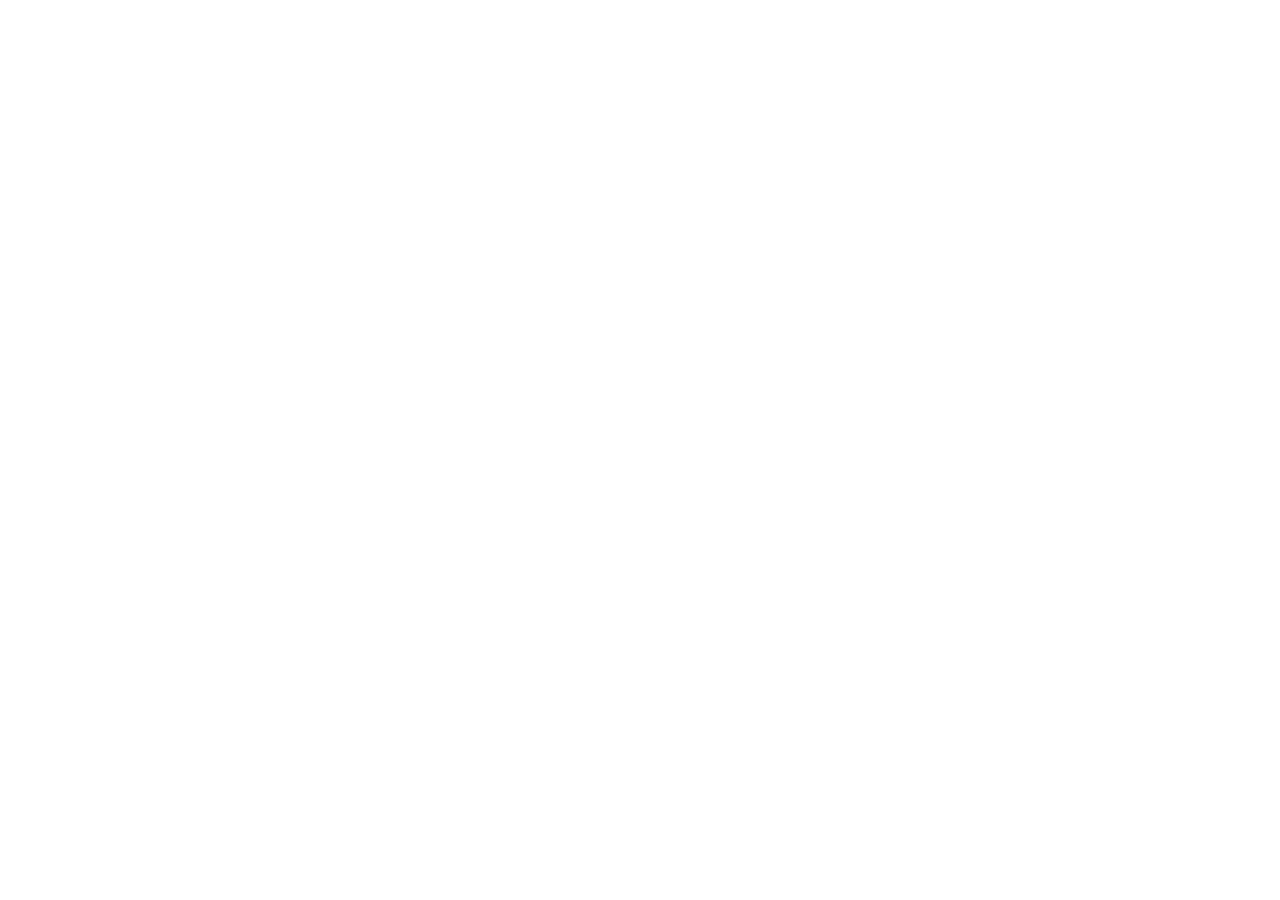
==== commit 8684b1fe: "feat: change card description" ====
--- a/en/index.html
+++ b/en/index.html
@@ -1,787 +1,5 @@
 <!doctype html>
-<!-- Сгенерировано scripts/build.mjs из tools.js — правки вносить туда, затем: node scripts/build.mjs -->
-<html lang="en">
-<head>
-  <meta charset="utf-8">
-  <meta name="viewport" content="width=device-width, initial-scale=1, viewport-fit=cover">
-  <title>AI Tools: Best 2026 — the best AI tools by category</title>
-  <meta name="description" content="Work faster. Do more. The best AI tools of 2026 in 10 categories — from chatbots to video generation and coding.">
-  <meta name="robots" content="index, follow, max-image-preview:large">
-  <meta name="author" content="Nikita Ivanov">
-  <meta name="theme-color" content="#0E1014">
-  <link rel="canonical" href="https://tools.nikitaivanov.dev/en/">
-  <link rel="alternate" hreflang="ru" href="https://tools.nikitaivanov.dev/">
-  <link rel="alternate" hreflang="en" href="https://tools.nikitaivanov.dev/en/">
-  <link rel="alternate" hreflang="x-default" href="https://tools.nikitaivanov.dev/">
-
-  <meta property="og:type" content="website">
-  <meta property="og:site_name" content="AI Tools">
-  <meta property="og:title" content="AI Tools: Best 2026 — the best AI tools by category">
-  <meta property="og:description" content="Work faster. Do more. The best AI tools of 2026 in 10 categories — from chatbots to video generation and coding.">
-  <meta property="og:url" content="https://tools.nikitaivanov.dev/en/">
-  <meta property="og:locale" content="en_US">
-  <meta property="og:locale:alternate" content="ru_RU">
-  <meta property="og:image" content="https://tools.nikitaivanov.dev/assets/og-en.png">
-  <meta property="og:image:secure_url" content="https://tools.nikitaivanov.dev/assets/og-en.png">
-  <meta property="og:image:type" content="image/png">
-  <meta property="og:image:width" content="1200">
-  <meta property="og:image:height" content="630">
-  <meta property="og:image:alt" content="AI TOOLS: BEST 2026 — work faster, do more">
-  <meta name="twitter:card" content="summary_large_image">
-  <meta name="twitter:title" content="AI Tools: Best 2026 — the best AI tools by category">
-  <meta name="twitter:description" content="Work faster. Do more. The best AI tools of 2026 in 10 categories — from chatbots to video generation and coding.">
-  <meta name="twitter:image" content="https://tools.nikitaivanov.dev/assets/og-en.png">
-  <meta name="twitter:image:alt" content="AI TOOLS: BEST 2026 — work faster, do more">
-
-  <link rel="icon" href="../favicon.ico" sizes="48x48">
-  <link rel="icon" type="image/svg+xml" href="../assets/favicon-32.svg">
-  <link rel="icon" type="image/png" sizes="120x120" href="../assets/icon-120.png">
-  <link rel="apple-touch-icon" href="../assets/apple-touch-icon.png">
-  <link rel="preconnect" href="https://fonts.googleapis.com">
-  <link rel="preconnect" href="https://fonts.gstatic.com" crossorigin>
-  <link rel="preconnect" href="https://www.google.com">
-  <link rel="stylesheet" href="https://fonts.googleapis.com/css2?family=Archivo+Black&family=Unbounded:wght@300;500;700&family=Inter:wght@400;500;600&family=IBM+Plex+Mono:wght@400;500&family=Schibsted+Grotesk:wght@700&display=swap">
-  <link rel="stylesheet" href="../styles.css">
-  <script type="application/ld+json">{"@context":"https://schema.org","@graph":[{"@type":"WebSite","@id":"https://tools.nikitaivanov.dev/#website","url":"https://tools.nikitaivanov.dev/","name":"AI Tools: Best 2026","inLanguage":["ru","en"],"author":{"@type":"Person","name":"Nikita Ivanov","jobTitle":"AI Engineering"}},{"@type":"CollectionPage","@id":"https://tools.nikitaivanov.dev/en/#page","url":"https://tools.nikitaivanov.dev/en/","name":"AI Tools: Best 2026 — the best AI tools by category","description":"Work faster. Do more. The best AI tools of 2026 in 10 categories — from chatbots to video generation and coding.","inLanguage":"en","isPartOf":{"@id":"https://tools.nikitaivanov.dev/#website"},"author":{"@type":"Person","name":"Nikita Ivanov","jobTitle":"AI Engineering"},"dateModified":"2026-10-25","image":"https://tools.nikitaivanov.dev/assets/og-en.png","mainEntity":{"@type":"ItemList","numberOfItems":153,"itemListElement":[{"@type":"ListItem","position":1,"name":"ChatGPT","url":"https://chatgpt.com","description":"Chatbots: OpenAI’s all-purpose assistant"},{"@type":"ListItem","position":2,"name":"Gemini","url":"https://gemini.google.com","description":"Chatbots: Google’s assistant"},{"@type":"ListItem","position":3,"name":"DeepSeek","url":"https://chat.deepseek.com","description":"Chatbots: Free reasoning model"},{"@type":"ListItem","position":4,"name":"Claude","url":"https://claude.ai","description":"Chatbots: Anthropic’s assistant for writing and code"},{"@type":"ListItem","position":5,"name":"Grok","url":"https://grok.com","description":"Chatbots: xAI’s assistant"},{"@type":"ListItem","position":6,"name":"Perplexity","url":"https://www.perplexity.ai","description":"Chatbots: Answer engine with sources"},{"@type":"ListItem","position":7,"name":"Alice","url":"https://alice.yandex.ru","description":"Chatbots: Yandex assistant"},{"@type":"ListItem","position":8,"name":"Character.AI","url":"https://character.ai","description":"Chatbots: Chat with AI characters"},{"@type":"ListItem","position":9,"name":"Copilot","url":"https://copilot.microsoft.com","description":"Chatbots: Microsoft’s assistant"},{"@type":"ListItem","position":10,"name":"Qwen","url":"https://chat.qwen.ai","description":"Chatbots: Alibaba’s free assistant"},{"@type":"ListItem","position":11,"name":"Kimi","url":"https://www.kimi.com","description":"Chatbots: Moonshot’s assistant with agents"},{"@type":"ListItem","position":12,"name":"GigaChat","url":"https://giga.chat","description":"Chatbots: Sber’s assistant"},{"@type":"ListItem","position":13,"name":"Poe","url":"https://poe.com","description":"Chatbots: Many models in one chat"},{"@type":"ListItem","position":14,"name":"Le Chat","url":"https://chat.mistral.ai","description":"Chatbots: Mistral’s European assistant"},{"@type":"ListItem","position":15,"name":"ChatGPT","url":"https://chatgpt.com","description":"Writing: Drafts, emails, ideas"},{"@type":"ListItem","position":16,"name":"Claude","url":"https://claude.ai","description":"Writing: Long-form writing and editing"},{"@type":"ListItem","position":17,"name":"DeepL","url":"https://www.deepl.com","description":"Writing: Accurate translation and writing"},{"@type":"ListItem","position":18,"name":"Grammarly","url":"https://www.grammarly.com","description":"Writing: English grammar and style"},{"@type":"ListItem","position":19,"name":"QuillBot","url":"https://quillbot.com","description":"Writing: Paraphrasing and summaries"},{"@type":"ListItem","position":20,"name":"Notion AI","url":"https://www.notion.com","description":"Writing: AI inside your notes and wikis"},{"@type":"ListItem","position":21,"name":"GPTZero","url":"https://gptzero.me","description":"Writing: AI text detector"},{"@type":"ListItem","position":22,"name":"LanguageTool","url":"https://languagetool.org","description":"Writing: Grammar checker, Russian included"},{"@type":"ListItem","position":23,"name":"Wordtune","url":"https://www.wordtune.com","description":"Writing: Rewrites sentences and tone"},{"@type":"ListItem","position":24,"name":"ProWritingAid","url":"https://prowritingaid.com","description":"Writing: Style editing for authors"},{"@type":"ListItem","position":25,"name":"Hemingway Editor","url":"https://hemingwayapp.com","description":"Writing: Makes writing bold and clear"},{"@type":"ListItem","position":26,"name":"Jasper","url":"https://www.jasper.ai","description":"Writing: On-brand marketing copy"},{"@type":"ListItem","position":27,"name":"NovelAI","url":"https://novelai.net","description":"Writing: Co-writer for stories and roleplay"},{"@type":"ListItem","position":28,"name":"Sudowrite","url":"https://www.sudowrite.com","description":"Writing: Fiction writing partner"},{"@type":"ListItem","position":29,"name":"ChatGPT","url":"https://chatgpt.com","description":"Images: Images and edits right in chat"},{"@type":"ListItem","position":30,"name":"Gemini","url":"https://gemini.google.com","description":"Images: Nano Banana: generate and edit"},{"@type":"ListItem","position":31,"name":"Magnific","url":"https://www.magnific.com","description":"Images: AI creative suite, formerly Freepik"},{"@type":"ListItem","position":32,"name":"Midjourney","url":"https://www.midjourney.com","description":"Images: Artistic image generation"},{"@type":"ListItem","position":33,"name":"Grok Imagine","url":"https://grok.com","description":"Images: xAI’s images and animation"},{"@type":"ListItem","position":34,"name":"Leonardo","url":"https://leonardo.ai","description":"Images: Art and game assets"},{"@type":"ListItem","position":35,"name":"SeaArt","url":"https://www.seaart.ai","description":"Images: Anime art and community models"},{"@type":"ListItem","position":36,"name":"Firefly","url":"https://firefly.adobe.com","description":"Images: Adobe’s generative AI"},{"@type":"ListItem","position":37,"name":"Dreamina","url":"https://dreamina.capcut.com","description":"Images: ByteDance’s Seedream images"},{"@type":"ListItem","position":38,"name":"Ideogram","url":"https://ideogram.ai","description":"Images: Images with legible text"},{"@type":"ListItem","position":39,"name":"Krea","url":"https://www.krea.ai","description":"Images: Real-time generation"},{"@type":"ListItem","position":40,"name":"Recraft","url":"https://www.recraft.ai","description":"Images: Vectors, icons, illustrations"},{"@type":"ListItem","position":41,"name":"Shedevrum","url":"https://shedevrum.ai","description":"Images: Yandex image and video app"},{"@type":"ListItem","position":42,"name":"Flux","url":"https://bfl.ai","description":"Images: Black Forest Labs models"},{"@type":"ListItem","position":43,"name":"Veo","url":"https://labs.google/flow","description":"Video: Google’s video with sound"},{"@type":"ListItem","position":44,"name":"Kling","url":"https://klingai.com","description":"Video: Realistic video generation"},{"@type":"ListItem","position":45,"name":"Higgsfield","url":"https://higgsfield.ai","description":"Video: Cinematic video with camera effects"},{"@type":"ListItem","position":46,"name":"HeyGen","url":"https://www.heygen.com","description":"Video: Talking avatar videos"},{"@type":"ListItem","position":47,"name":"CapCut","url":"https://www.capcut.com","description":"Video: Social video editing with AI"},{"@type":"ListItem","position":48,"name":"Hailuo","url":"https://hailuoai.video","description":"Video: MiniMax text- and image-to-video"},{"@type":"ListItem","position":49,"name":"PixVerse","url":"https://pixverse.ai","description":"Video: Viral clips and effects"},{"@type":"ListItem","position":50,"name":"Runway","url":"https://runwayml.com","description":"Video: Video generation and editing"},{"@type":"ListItem","position":51,"name":"Invideo","url":"https://invideo.io","description":"Video: Full videos from a script"},{"@type":"ListItem","position":52,"name":"Grok Imagine","url":"https://grok.com","description":"Video: xAI’s video and image generator"},{"@type":"ListItem","position":53,"name":"Dreamina","url":"https://dreamina.capcut.com","description":"Video: ByteDance’s Seedance video"},{"@type":"ListItem","position":54,"name":"Wan","url":"https://wan.video","description":"Video: Alibaba’s video with audio"},{"@type":"ListItem","position":55,"name":"Vidu","url":"https://www.vidu.com","description":"Video: Video from photos and references"},{"@type":"ListItem","position":56,"name":"Synthesia","url":"https://www.synthesia.io","description":"Video: Training videos with AI avatars"},{"@type":"ListItem","position":57,"name":"Luma","url":"https://lumalabs.ai","description":"Video: Cinematic video with Ray models"},{"@type":"ListItem","position":58,"name":"Pika","url":"https://pika.art","description":"Video: Short clips and effects"},{"@type":"ListItem","position":59,"name":"Shedevrum","url":"https://shedevrum.ai","description":"Video: Yandex video and image app"},{"@type":"ListItem","position":60,"name":"Suno","url":"https://suno.com","description":"Music & Voice: Songs from a prompt"},{"@type":"ListItem","position":61,"name":"ElevenLabs","url":"https://elevenlabs.io","description":"Music & Voice: Voice synthesis and cloning"},{"@type":"ListItem","position":62,"name":"TurboScribe","url":"https://turboscribe.ai","description":"Music & Voice: Audio-to-text transcription"},{"@type":"ListItem","position":63,"name":"Fish Audio","url":"https://fish.audio","description":"Music & Voice: Text-to-speech and voice cloning"},{"@type":"ListItem","position":64,"name":"Vocal Remover","url":"https://vocalremover.org","description":"Music & Voice: Split vocals from music"},{"@type":"ListItem","position":65,"name":"Speechify","url":"https://speechify.com","description":"Music & Voice: Reads any text aloud"},{"@type":"ListItem","position":66,"name":"Mureka","url":"https://www.mureka.ai","description":"Music & Voice: Songs with vocals from text"},{"@type":"ListItem","position":67,"name":"Moises","url":"https://moises.ai","description":"Music & Voice: Split songs into stems"},{"@type":"ListItem","position":68,"name":"Voicemod","url":"https://www.voicemod.net","description":"Music & Voice: Real-time voice changer"},{"@type":"ListItem","position":69,"name":"Adobe Podcast","url":"https://podcast.adobe.com","description":"Music & Voice: Studio sound from any recording"},{"@type":"ListItem","position":70,"name":"Descript","url":"https://www.descript.com","description":"Music & Voice: Edit podcasts by editing text"},{"@type":"ListItem","position":71,"name":"LALAL.AI","url":"https://www.lalal.ai","description":"Music & Voice: Vocal and instrument separation"},{"@type":"ListItem","position":72,"name":"Udio","url":"https://www.udio.com","description":"Music & Voice: Music generation"},{"@type":"ListItem","position":73,"name":"Murf","url":"https://murf.ai","description":"Music & Voice: Studio-quality voiceover from text"},{"@type":"ListItem","position":74,"name":"Krisp","url":"https://krisp.ai","description":"Music & Voice: Noise cancellation for calls"},{"@type":"ListItem","position":75,"name":"Mubert","url":"https://mubert.com","description":"Music & Voice: Royalty-free background music"},{"@type":"ListItem","position":76,"name":"NotebookLM","url":"https://notebooklm.google.com","description":"Productivity: Notes and podcasts from your docs"},{"@type":"ListItem","position":77,"name":"Notion AI","url":"https://www.notion.com","description":"Productivity: Notes, tasks and wikis"},{"@type":"ListItem","position":78,"name":"ClickUp","url":"https://clickup.com","description":"Productivity: Tasks and projects with AI"},{"@type":"ListItem","position":79,"name":"Gamma","url":"https://gamma.app","description":"Productivity: Decks in a minute"},{"@type":"ListItem","position":80,"name":"Miro","url":"https://miro.com","description":"Productivity: AI-powered online whiteboard"},{"@type":"ListItem","position":81,"name":"TurboScribe","url":"https://turboscribe.ai","description":"Productivity: Audio and video transcription"},{"@type":"ListItem","position":82,"name":"Todoist","url":"https://www.todoist.com","description":"Productivity: To-do list with AI assist"},{"@type":"ListItem","position":83,"name":"Otter","url":"https://otter.ai","description":"Productivity: Meeting transcription"},{"@type":"ListItem","position":84,"name":"Read AI","url":"https://www.read.ai","description":"Productivity: Recaps of meetings, email, chats"},{"@type":"ListItem","position":85,"name":"Fathom","url":"https://www.fathom.ai","description":"Productivity: Free AI meeting notetaker"},{"@type":"ListItem","position":86,"name":"Fireflies","url":"https://fireflies.ai","description":"Productivity: Call notes and summaries"},{"@type":"ListItem","position":87,"name":"Granola","url":"https://www.granola.ai","description":"Productivity: AI meeting notes"},{"@type":"ListItem","position":88,"name":"Wispr Flow","url":"https://wisprflow.ai","description":"Productivity: Voice dictation in any app"},{"@type":"ListItem","position":89,"name":"Tactiq","url":"https://tactiq.io","description":"Productivity: Transcripts for Meet, Zoom, Teams"},{"@type":"ListItem","position":90,"name":"Notta","url":"https://www.notta.ai","description":"Productivity: Transcripts and meeting summaries"},{"@type":"ListItem","position":91,"name":"Napkin","url":"https://www.napkin.ai","description":"Productivity: Diagrams from text"},{"@type":"ListItem","position":92,"name":"tl;dv","url":"https://tldv.io","description":"Productivity: Call recordings and notes"},{"@type":"ListItem","position":93,"name":"Motion","url":"https://www.usemotion.com","description":"Productivity: AI calendar and task planner"},{"@type":"ListItem","position":94,"name":"n8n","url":"https://n8n.io","description":"Agents & Automation: Workflows and AI agents"},{"@type":"ListItem","position":95,"name":"Manus","url":"https://manus.im","description":"Agents & Automation: Autonomous task agent"},{"@type":"ListItem","position":96,"name":"Zapier","url":"https://zapier.com","description":"Agents & Automation: Connect thousands of apps"},{"@type":"ListItem","position":97,"name":"OpenClaw","url":"https://openclaw.ai","description":"Agents & Automation: Personal agent in your chat apps"},{"@type":"ListItem","position":98,"name":"Genspark","url":"https://www.genspark.ai","description":"Agents & Automation: Agent for research and docs"},{"@type":"ListItem","position":99,"name":"Make","url":"https://www.make.com","description":"Agents & Automation: Visual integration scenarios"},{"@type":"ListItem","position":100,"name":"Dify","url":"https://dify.ai","description":"Agents & Automation: Builder for AI apps and agents"},{"@type":"ListItem","position":101,"name":"Lindy","url":"https://www.lindy.ai","description":"Agents & Automation: AI employees for busywork"},{"@type":"ListItem","position":102,"name":"Skywork","url":"https://skywork.ai","description":"Agents & Automation: Agent for reports and slides"},{"@type":"ListItem","position":103,"name":"Gumloop","url":"https://www.gumloop.com","description":"Agents & Automation: AI workflow builder"},{"@type":"ListItem","position":104,"name":"Relevance AI","url":"https://relevanceai.com","description":"Agents & Automation: No-code agent teams"},{"@type":"ListItem","position":105,"name":"Cursor","url":"https://cursor.com","description":"Coding: AI code editor"},{"@type":"ListItem","position":106,"name":"Claude Code","url":"https://www.claude.com/product/claude-code","description":"Coding: Agentic coding in your terminal"},{"@type":"ListItem","position":107,"name":"GitHub Copilot","url":"https://github.com/features/copilot","description":"Coding: Completions and agent in your IDE"},{"@type":"ListItem","position":108,"name":"Codex","url":"https://openai.com/codex","description":"Coding: OpenAI’s coding agent"},{"@type":"ListItem","position":109,"name":"Google AI Studio","url":"https://aistudio.google.com","description":"Coding: Gemini apps from a prompt"},{"@type":"ListItem","position":110,"name":"Lovable","url":"https://lovable.dev","description":"Coding: Apps from a prompt"},{"@type":"ListItem","position":111,"name":"Replit","url":"https://replit.com","description":"Coding: Code and deploy in the cloud"},{"@type":"ListItem","position":112,"name":"Base44","url":"https://base44.com","description":"Coding: No-code apps by Wix"},{"@type":"ListItem","position":113,"name":"v0","url":"https://v0.app","description":"Coding: UI and sites from a prompt"},{"@type":"ListItem","position":114,"name":"Bolt","url":"https://bolt.new","description":"Coding: Web apps in the browser"},{"@type":"ListItem","position":115,"name":"Antigravity","url":"https://antigravity.google","description":"Coding: Google’s agentic IDE"},{"@type":"ListItem","position":116,"name":"Emergent","url":"https://emergent.sh","description":"Coding: Full-stack apps from a prompt"},{"@type":"ListItem","position":117,"name":"Windsurf","url":"https://windsurf.com","description":"Coding: AI-native IDE"},{"@type":"ListItem","position":118,"name":"JetBrains AI","url":"https://www.jetbrains.com/ai/","description":"Coding: AI and Junie agent in JetBrains IDEs"},{"@type":"ListItem","position":119,"name":"OpenCode","url":"https://opencode.ai","description":"Coding: Open-source terminal agent"},{"@type":"ListItem","position":120,"name":"Kiro","url":"https://kiro.dev","description":"Coding: AWS spec-driven IDE"},{"@type":"ListItem","position":121,"name":"Trae","url":"https://www.trae.ai","description":"Coding: ByteDance’s AI IDE"},{"@type":"ListItem","position":122,"name":"Cline","url":"https://cline.bot","description":"Coding: Open-source agent for VS Code"},{"@type":"ListItem","position":123,"name":"Canva","url":"https://www.canva.com","description":"Design: Design for everyone, with AI"},{"@type":"ListItem","position":124,"name":"Figma","url":"https://www.figma.com","description":"Design: Interface design with AI"},{"@type":"ListItem","position":125,"name":"Magnific","url":"https://www.magnific.com","description":"Design: Ex-Freepik: stock and AI generation"},{"@type":"ListItem","position":126,"name":"Picsart","url":"https://picsart.com","description":"Design: Photo editor and AI design"},{"@type":"ListItem","position":127,"name":"remove.bg","url":"https://www.remove.bg","description":"Design: One-click background removal"},{"@type":"ListItem","position":128,"name":"Adobe Express","url":"https://www.adobe.com/express","description":"Design: Quick graphics by Adobe"},{"@type":"ListItem","position":129,"name":"Framer","url":"https://www.framer.com","description":"Design: No-code websites"},{"@type":"ListItem","position":130,"name":"Photoroom","url":"https://www.photoroom.com","description":"Design: Background removal, product shots"},{"@type":"ListItem","position":131,"name":"Pixelcut","url":"https://www.pixelcut.ai","description":"Design: Product photos for sellers"},{"@type":"ListItem","position":132,"name":"Recraft","url":"https://www.recraft.ai","description":"Design: Vectors, icons, illustrations"},{"@type":"ListItem","position":133,"name":"Pixlr","url":"https://pixlr.com","description":"Design: Online photo editor with AI"},{"@type":"ListItem","position":134,"name":"Fotor","url":"https://www.fotor.com","description":"Design: AI photo editing and graphics"},{"@type":"ListItem","position":135,"name":"Lovart","url":"https://www.lovart.ai","description":"Design: AI design agent"},{"@type":"ListItem","position":136,"name":"Stitch","url":"https://stitch.withgoogle.com","description":"Design: UI mockups by Google"},{"@type":"ListItem","position":137,"name":"Relume","url":"https://www.relume.io","description":"Design: Sitemaps and wireframes"},{"@type":"ListItem","position":138,"name":"Looka","url":"https://looka.com","description":"Design: Logo and brand kit"},{"@type":"ListItem","position":139,"name":"Uizard","url":"https://uizard.io","description":"Design: Prototypes from sketches"},{"@type":"ListItem","position":140,"name":"ChatGPT","url":"https://chatgpt.com","description":"Learning: Study mode, step-by-step explanations"},{"@type":"ListItem","position":141,"name":"Gemini","url":"https://gemini.google.com","description":"Learning: Guided Learning through any topic"},{"@type":"ListItem","position":142,"name":"Duolingo","url":"https://www.duolingo.com","description":"Learning: Languages with AI chats"},{"@type":"ListItem","position":143,"name":"Quizlet","url":"https://quizlet.com","description":"Learning: Flashcards and quizzes with AI"},{"@type":"ListItem","position":144,"name":"Perplexity","url":"https://www.perplexity.ai","description":"Learning: Learn any topic with sources"},{"@type":"ListItem","position":145,"name":"NotebookLM","url":"https://notebooklm.google.com","description":"Learning: Study from your own sources"},{"@type":"ListItem","position":146,"name":"Photomath","url":"https://photomath.com","description":"Learning: Solve math from a photo"},{"@type":"ListItem","position":147,"name":"Gauth","url":"https://www.gauthmath.com","description":"Learning: Homework solver from a photo"},{"@type":"ListItem","position":148,"name":"Brainly","url":"https://brainly.com","description":"Learning: Homework help"},{"@type":"ListItem","position":149,"name":"Chegg","url":"https://www.chegg.com","description":"Learning: Step-by-step textbook solutions"},{"@type":"ListItem","position":150,"name":"Speak","url":"https://www.speak.com","description":"Learning: Speaking practice"},{"@type":"ListItem","position":151,"name":"Praktika","url":"https://praktika.ai","description":"Learning: English with an AI tutor avatar"},{"@type":"ListItem","position":152,"name":"ELSA Speak","url":"https://elsaspeak.com","description":"Learning: English pronunciation coach"},{"@type":"ListItem","position":153,"name":"Khanmigo","url":"https://www.khanmigo.ai","description":"Learning: Khan Academy’s AI tutor"}]}}]}</script>
-</head>
-<body>
-  <div class="page">
-    <nav class="lang" aria-label="Language"><a href="../" hreflang="ru" lang="ru">RU</a><span aria-hidden="true">/</span><a aria-current="true">EN</a></nav>
-
-    <header class="header">
-      <h1>AI TOOLS: <span class="acc">BEST 2026</span></h1>
-      <p class="tagline">Work faster. Do more.</p>
-      <p class="bookmark">Press <kbd id="bm-key">⌘D</kbd> to bookmark</p>
-    </header>
-
-    <main class="layout" id="layout">
-      <section class="sec l" data-row="1" style="grid-row:1" aria-labelledby="sec-chat">
-        <h2 class="tab" id="sec-chat">Chatbots</h2>
-        <div class="band paged"><div class="vp"><div class="track"><ul class="icons">
-          <li><a class="tool" href="https://chatgpt.com" target="_blank" rel="noopener" data-desc="OpenAI’s all-purpose assistant" data-free="base model, limited uploads and images" data-plan="Go" data-paid="from $8/mo · more images, uploads and memory" data-match="free">
-            <span class="ico"><img src="https://www.google.com/s2/favicons?domain=chatgpt.com&amp;sz=128" alt="" width="28" height="28" referrerpolicy="no-referrer" data-logo="ok"></span>
-            <span class="name">ChatGPT</span><span class="sr-only"> — OpenAI’s all-purpose assistant. Free: base model, limited uploads and images. Go: from $8/mo · more images, uploads and memory</span>
-          </a></li>
-          <li><a class="tool" href="https://gemini.google.com" target="_blank" rel="noopener" data-desc="Google’s assistant" data-free="base limit, resets every 5 hours" data-plan="Google AI Plus" data-paid="from $4.99/mo · 2× the limits, video generation" data-match="free">
-            <span class="ico"><img src="https://www.google.com/s2/favicons?domain=gemini.google.com&amp;sz=128" alt="" width="28" height="28" referrerpolicy="no-referrer" data-logo="ok"></span>
-            <span class="name">Gemini</span><span class="sr-only"> — Google’s assistant. Free: base limit, resets every 5 hours. Google AI Plus: from $4.99/mo · 2× the limits, video generation</span>
-          </a></li>
-          <li><a class="tool" href="https://chat.deepseek.com" target="_blank" rel="noopener" data-desc="Free reasoning model" data-free="unlimited, may slow down at peak hours" data-plan="Paid" data-paid="no subscription" data-match="free novpn">
-            <span class="ico"><img src="https://www.google.com/s2/favicons?domain=chat.deepseek.com&amp;sz=128" alt="" width="28" height="28" referrerpolicy="no-referrer" data-logo="ok"></span>
-            <span class="name">DeepSeek</span><span class="sr-only"> — Free reasoning model. Free: unlimited, may slow down at peak hours. Paid: no subscription</span>
-          </a></li>
-          <li><a class="tool" href="https://claude.ai" target="_blank" rel="noopener" data-desc="Anthropic’s assistant for writing and code" data-free="message limit, resets every 5 hours" data-plan="Pro" data-paid="from $20/mo · 5×+ more messages" data-match="free">
-            <span class="ico"><img src="https://www.google.com/s2/favicons?domain=claude.ai&amp;sz=128" alt="" width="28" height="28" referrerpolicy="no-referrer" data-logo="ok"></span>
-            <span class="name">Claude</span><span class="sr-only"> — Anthropic’s assistant for writing and code. Free: message limit, resets every 5 hours. Pro: from $20/mo · 5×+ more messages</span>
-          </a></li>
-          <li><a class="tool" href="https://grok.com" target="_blank" rel="noopener" data-desc="xAI’s assistant" data-free="limited requests" data-plan="SuperGrok" data-paid="from $30/mo · all models, images, voice" data-match="free novpn">
-            <span class="ico"><img src="https://www.google.com/s2/favicons?domain=grok.com&amp;sz=128" alt="" width="28" height="28" referrerpolicy="no-referrer" data-logo="ok"></span>
-            <span class="name">Grok</span><span class="sr-only"> — xAI’s assistant. Free: limited requests. SuperGrok: from $30/mo · all models, images, voice</span>
-          </a></li>
-          <li><a class="tool" href="https://www.perplexity.ai" target="_blank" rel="noopener" data-desc="Answer engine with sources" data-free="~3 Pro searches a day, basic search unlimited" data-plan="Pro" data-paid="from $20/mo · hundreds of Pro searches, Deep Research" data-match="free novpn">
-            <span class="ico"><img src="https://www.google.com/s2/favicons?domain=www.perplexity.ai&amp;sz=128" alt="" width="28" height="28" referrerpolicy="no-referrer" data-logo="ok"></span>
-            <span class="name">Perplexity</span><span class="sr-only"> — Answer engine with sources. Free: ~3 Pro searches a day, basic search unlimited. Pro: from $20/mo · hundreds of Pro searches, Deep Research</span>
-          </a></li>
-          <li><a class="tool" href="https://alice.yandex.ru" target="_blank" rel="noopener" data-desc="Yandex assistant" data-free="chat, images and files with soft limits" data-plan="Alice Plus" data-paid="from 199 ₽/mo · Yandex Plus add-on: watermark-free images, more Research" data-match="free novpn">
-            <span class="ico"><img src="https://www.google.com/s2/favicons?domain=alice.yandex.ru&amp;sz=128" alt="" width="28" height="28" referrerpolicy="no-referrer" data-logo="ok"></span>
-            <span class="name">Alice</span><span class="sr-only"> — Yandex assistant. Free: chat, images and files with soft limits. Alice Plus: from 199 ₽/mo · Yandex Plus add-on: watermark-free images, more Research</span>
-          </a></li>
-          <li><a class="tool" href="https://character.ai" target="_blank" rel="noopener" data-desc="Chat with AI characters" data-free="all characters, ads and slowdowns at peak hours" data-plan="c.ai+" data-paid="from $9.99/mo · no ads or queue, unlimited voice calls" data-match="free novpn">
-            <span class="ico"><img src="https://www.google.com/s2/favicons?domain=character.ai&amp;sz=128" alt="" width="28" height="28" referrerpolicy="no-referrer" data-logo="ok"></span>
-            <span class="name">Character.AI</span><span class="sr-only"> — Chat with AI characters. Free: all characters, ads and slowdowns at peak hours. c.ai+: from $9.99/mo · no ads or queue, unlimited voice calls</span>
-          </a></li>
-        </ul><ul class="icons">
-          <li><a class="tool" href="https://copilot.microsoft.com" target="_blank" rel="noopener" data-desc="Microsoft’s assistant" data-free="chat, images and voice with limits" data-plan="Microsoft 365 Personal" data-paid="from $9.99/mo · Copilot in Word, Excel and Outlook with credit limits" data-match="free">
-            <span class="ico"><img src="https://www.google.com/s2/favicons?domain=copilot.microsoft.com&amp;sz=128" alt="" width="28" height="28" referrerpolicy="no-referrer" data-logo="ok"></span>
-            <span class="name">Copilot</span><span class="sr-only"> — Microsoft’s assistant. Free: chat, images and voice with limits. Microsoft 365 Personal: from $9.99/mo · Copilot in Word, Excel and Outlook with credit limits</span>
-          </a></li>
-          <li><a class="tool" href="https://chat.qwen.ai" target="_blank" rel="noopener" data-desc="Alibaba’s free assistant" data-free="chat, images and video with no subscription" data-plan="Paid" data-paid="no subscription, API only" data-match="free novpn">
-            <span class="ico"><img src="https://www.google.com/s2/favicons?domain=chat.qwen.ai&amp;sz=128" alt="" width="28" height="28" referrerpolicy="no-referrer" data-logo="ok"></span>
-            <span class="name">Qwen</span><span class="sr-only"> — Alibaba’s free assistant. Free: chat, images and video with no subscription. Paid: no subscription, API only</span>
-          </a></li>
-          <li><a class="tool" href="https://www.kimi.com" target="_blank" rel="noopener" data-desc="Moonshot’s assistant with agents" data-free="chat with no hard cap, 1 agent task" data-plan="Moderato" data-paid="from $19/mo · Deep Research, slides, websites, agent credits" data-match="free novpn">
-            <span class="ico"><img src="https://www.google.com/s2/favicons?domain=www.kimi.com&amp;sz=128" alt="" width="28" height="28" referrerpolicy="no-referrer" data-logo="ok"></span>
-            <span class="name">Kimi</span><span class="sr-only"> — Moonshot’s assistant with agents. Free: chat with no hard cap, 1 agent task. Moderato: from $19/mo · Deep Research, slides, websites, agent credits</span>
-          </a></li>
-          <li><a class="tool" href="https://giga.chat" target="_blank" rel="noopener" data-desc="Sber’s assistant" data-free="chat with no subscription" data-plan="Paid" data-paid="no subscription, API only" data-match="free novpn">
-            <span class="ico"><img src="https://www.google.com/s2/favicons?domain=giga.chat&amp;sz=128" alt="" width="28" height="28" referrerpolicy="no-referrer" data-logo="ok"></span>
-            <span class="name">GigaChat</span><span class="sr-only"> — Sber’s assistant. Free: chat with no subscription. Paid: no subscription, API only</span>
-          </a></li>
-          <li><a class="tool" href="https://poe.com" target="_blank" rel="noopener" data-desc="Many models in one chat" data-free="small daily allowance of points" data-plan="Starter" data-paid="from $4.99/mo · 10,000 points a day across all models" data-match="free novpn">
-            <span class="ico"><img src="https://www.google.com/s2/favicons?domain=poe.com&amp;sz=128" alt="" width="28" height="28" referrerpolicy="no-referrer" data-logo="ok"></span>
-            <span class="name">Poe</span><span class="sr-only"> — Many models in one chat. Free: small daily allowance of points. Starter: from $4.99/mo · 10,000 points a day across all models</span>
-          </a></li>
-          <li><a class="tool" href="https://chat.mistral.ai" target="_blank" rel="noopener" data-desc="Mistral’s European assistant" data-free="limited messages per day" data-plan="Pro" data-paid="from $14.99/mo · more messages, Deep Research, top models" data-match="free novpn">
-            <span class="ico"><img src="https://www.google.com/s2/favicons?domain=chat.mistral.ai&amp;sz=128" alt="" width="28" height="28" referrerpolicy="no-referrer" data-logo="ok"></span>
-            <span class="name">Le Chat</span><span class="sr-only"> — Mistral’s European assistant. Free: limited messages per day. Pro: from $14.99/mo · more messages, Deep Research, top models</span>
-          </a></li>
-        </ul></div></div></div>
-        <button class="pg-arr prev" type="button" aria-label="Previous tools"><svg viewBox="0 0 12 12" aria-hidden="true"><path d="M8 2L4 6l4 4"/></svg></button><button class="pg-arr next" type="button" aria-label="Next tools"><svg viewBox="0 0 12 12" aria-hidden="true"><path d="M4 2l4 4-4 4"/></svg></button>
-        <div class="dots" data-label="Page %n"><button type="button" aria-label="Page 1"></button><button type="button" aria-label="Page 2"></button></div>
-      </section>
-      <section class="sec l" data-row="2" style="grid-row:2" aria-labelledby="sec-writing">
-        <h2 class="tab" id="sec-writing">Writing</h2>
-        <div class="band paged"><div class="vp"><div class="track"><ul class="icons">
-          <li><a class="tool" href="https://chatgpt.com" target="_blank" rel="noopener" data-desc="Drafts, emails, ideas" data-free="base model, limited uploads and images" data-plan="Go" data-paid="from $8/mo · more images, uploads and memory" data-match="free">
-            <span class="ico"><img src="https://www.google.com/s2/favicons?domain=chatgpt.com&amp;sz=128" alt="" width="28" height="28" referrerpolicy="no-referrer" data-logo="ok"></span>
-            <span class="name">ChatGPT</span><span class="sr-only"> — Drafts, emails, ideas. Free: base model, limited uploads and images. Go: from $8/mo · more images, uploads and memory</span>
-          </a></li>
-          <li><a class="tool" href="https://claude.ai" target="_blank" rel="noopener" data-desc="Long-form writing and editing" data-free="message limit, resets every 5 hours" data-plan="Pro" data-paid="from $20/mo · 5×+ more messages" data-match="free">
-            <span class="ico"><img src="https://www.google.com/s2/favicons?domain=claude.ai&amp;sz=128" alt="" width="28" height="28" referrerpolicy="no-referrer" data-logo="ok"></span>
-            <span class="name">Claude</span><span class="sr-only"> — Long-form writing and editing. Free: message limit, resets every 5 hours. Pro: from $20/mo · 5×+ more messages</span>
-          </a></li>
-          <li><a class="tool" href="https://www.deepl.com" target="_blank" rel="noopener" data-desc="Accurate translation and writing" data-free="50,000 characters per month and 1 file per month" data-plan="Individual" data-paid="from €8.99/mo · 300,000 characters per month, 3 files up to 30 MB" data-match="free">
-            <span class="ico"><img src="https://www.google.com/s2/favicons?domain=www.deepl.com&amp;sz=128" alt="" width="28" height="28" referrerpolicy="no-referrer" data-logo="ok"></span>
-            <span class="name">DeepL</span><span class="sr-only"> — Accurate translation and writing. Free: 50,000 characters per month and 1 file per month. Individual: from €8.99/mo · 300,000 characters per month, 3 files up to 30 MB</span>
-          </a></li>
-          <li><a class="tool" href="https://www.grammarly.com" target="_blank" rel="noopener" data-desc="English grammar and style" data-free="spelling and grammar fixes, 100 AI prompts per month" data-plan="Pro" data-paid="from $30/mo · 2,000 AI prompts per month, rewrites, tone, plagiarism" data-match="free">
-            <span class="ico"><img src="https://www.google.com/s2/favicons?domain=www.grammarly.com&amp;sz=128" alt="" width="28" height="28" referrerpolicy="no-referrer" data-logo="ok"></span>
-            <span class="name">Grammarly</span><span class="sr-only"> — English grammar and style. Free: spelling and grammar fixes, 100 AI prompts per month. Pro: from $30/mo · 2,000 AI prompts per month, rewrites, tone, plagiarism</span>
-          </a></li>
-          <li><a class="tool" href="https://quillbot.com" target="_blank" rel="noopener" data-desc="Paraphrasing and summaries" data-free="paraphrase up to 125 words at a time, 2 modes" data-plan="Premium" data-paid="from $19.95/mo · unlimited paraphrase length, all modes, plagiarism check" data-match="free novpn">
-            <span class="ico"><img src="https://www.google.com/s2/favicons?domain=quillbot.com&amp;sz=128" alt="" width="28" height="28" referrerpolicy="no-referrer" data-logo="ok"></span>
-            <span class="name">QuillBot</span><span class="sr-only"> — Paraphrasing and summaries. Free: paraphrase up to 125 words at a time, 2 modes. Premium: from $19.95/mo · unlimited paraphrase length, all modes, plagiarism check</span>
-          </a></li>
-          <li><a class="tool" href="https://www.notion.com" target="_blank" rel="noopener" data-desc="AI inside your notes and wikis" data-free="limited Notion AI trial" data-plan="Business" data-paid="from $24/mo · full Notion AI: agent, meeting notes, search" data-match="">
-            <span class="ico"><img src="https://www.google.com/s2/favicons?domain=www.notion.com&amp;sz=128" alt="" width="28" height="28" referrerpolicy="no-referrer" data-logo="ok"></span>
-            <span class="name">Notion AI</span><span class="sr-only"> — AI inside your notes and wikis. Free: limited Notion AI trial. Business: from $24/mo · full Notion AI: agent, meeting notes, search</span>
-          </a></li>
-          <li><a class="tool" href="https://gptzero.me" target="_blank" rel="noopener" data-desc="AI text detector" data-free="10,000 words per month" data-plan="Essential" data-paid="from $14.99/mo · 150,000 words per month" data-match="free novpn">
-            <span class="ico"><img src="https://www.google.com/s2/favicons?domain=gptzero.me&amp;sz=128" alt="" width="28" height="28" referrerpolicy="no-referrer" data-logo="ok"></span>
-            <span class="name">GPTZero</span><span class="sr-only"> — AI text detector. Free: 10,000 words per month. Essential: from $14.99/mo · 150,000 words per month</span>
-          </a></li>
-          <li><a class="tool" href="https://languagetool.org" target="_blank" rel="noopener" data-desc="Grammar checker, Russian included" data-free="basic checks, 3 AI rephrases per day" data-plan="Premium" data-paid="from €19.90/mo · style checks, unlimited rephrasing, long texts" data-match="free novpn">
-            <span class="ico"><img src="https://www.google.com/s2/favicons?domain=languagetool.org&amp;sz=128" alt="" width="28" height="28" referrerpolicy="no-referrer" data-logo="ok"></span>
-            <span class="name">LanguageTool</span><span class="sr-only"> — Grammar checker, Russian included. Free: basic checks, 3 AI rephrases per day. Premium: from €19.90/mo · style checks, unlimited rephrasing, long texts</span>
-          </a></li>
-        </ul><ul class="icons">
-          <li><a class="tool" href="https://www.wordtune.com" target="_blank" rel="noopener" data-desc="Rewrites sentences and tone" data-free="10 rewrites per day" data-plan="Advanced" data-paid="from $6.99/mo · 30 rewrites per day, 15 summaries per month" data-match="free novpn">
-            <span class="ico"><img src="https://www.google.com/s2/favicons?domain=www.wordtune.com&amp;sz=128" alt="" width="28" height="28" referrerpolicy="no-referrer" data-logo="ok"></span>
-            <span class="name">Wordtune</span><span class="sr-only"> — Rewrites sentences and tone. Free: 10 rewrites per day. Advanced: from $6.99/mo · 30 rewrites per day, 15 summaries per month</span>
-          </a></li>
-          <li><a class="tool" href="https://prowritingaid.com" target="_blank" rel="noopener" data-desc="Style editing for authors" data-free="500 words at a time, 10 rephrases per day" data-plan="Premium" data-paid="from $30/mo · no word limit, unlimited reports and rephrasing" data-match="free novpn">
-            <span class="ico"><img src="https://www.google.com/s2/favicons?domain=prowritingaid.com&amp;sz=128" alt="" width="28" height="28" referrerpolicy="no-referrer" data-logo="ok"></span>
-            <span class="name">ProWritingAid</span><span class="sr-only"> — Style editing for authors. Free: 500 words at a time, 10 rephrases per day. Premium: from $30/mo · no word limit, unlimited reports and rephrasing</span>
-          </a></li>
-          <li><a class="tool" href="https://hemingwayapp.com" target="_blank" rel="noopener" data-desc="Makes writing bold and clear" data-free="web editor that flags hard sentences" data-plan="Editor Plus" data-paid="from $10/mo · AI fixes for up to 5,000 words per month" data-match="free novpn">
-            <span class="ico"><img src="https://www.google.com/s2/favicons?domain=hemingwayapp.com&amp;sz=128" alt="" width="28" height="28" referrerpolicy="no-referrer" data-logo="ok"></span>
-            <span class="name">Hemingway Editor</span><span class="sr-only"> — Makes writing bold and clear. Free: web editor that flags hard sentences. Editor Plus: from $10/mo · AI fixes for up to 5,000 words per month</span>
-          </a></li>
-          <li><a class="tool" href="https://www.jasper.ai" target="_blank" rel="noopener" data-desc="On-brand marketing copy" data-free="7-day free trial" data-plan="Pro" data-paid="from $69/mo · 1 seat, 2 brand voices, 3 audiences" data-match="novpn">
-            <span class="ico"><img src="https://www.google.com/s2/favicons?domain=www.jasper.ai&amp;sz=128" alt="" width="28" height="28" referrerpolicy="no-referrer" data-logo="ok"></span>
-            <span class="name">Jasper</span><span class="sr-only"> — On-brand marketing copy. Free: 7-day free trial. Pro: from $69/mo · 1 seat, 2 brand voices, 3 audiences</span>
-          </a></li>
-          <li><a class="tool" href="https://novelai.net" target="_blank" rel="noopener" data-desc="Co-writer for stories and roleplay" data-free="trial access" data-plan="Tablet" data-paid="from $10/mo · unlimited text generation" data-match="novpn">
-            <span class="ico"><img src="https://www.google.com/s2/favicons?domain=novelai.net&amp;sz=128" alt="" width="28" height="28" referrerpolicy="no-referrer" data-logo="ok"></span>
-            <span class="name">NovelAI</span><span class="sr-only"> — Co-writer for stories and roleplay. Free: trial access. Tablet: from $10/mo · unlimited text generation</span>
-          </a></li>
-          <li><a class="tool" href="https://www.sudowrite.com" target="_blank" rel="noopener" data-desc="Fiction writing partner" data-free="free trial with limited credits, no card needed" data-plan="Hobby &amp; Student" data-paid="from $19/mo · 225,000 credits per month" data-match="novpn">
-            <span class="ico"><img src="https://www.google.com/s2/favicons?domain=www.sudowrite.com&amp;sz=128" alt="" width="28" height="28" referrerpolicy="no-referrer" data-logo="ok"></span>
-            <span class="name">Sudowrite</span><span class="sr-only"> — Fiction writing partner. Free: free trial with limited credits, no card needed. Hobby &amp; Student: from $19/mo · 225,000 credits per month</span>
-          </a></li>
-        </ul></div></div></div>
-        <button class="pg-arr prev" type="button" aria-label="Previous tools"><svg viewBox="0 0 12 12" aria-hidden="true"><path d="M8 2L4 6l4 4"/></svg></button><button class="pg-arr next" type="button" aria-label="Next tools"><svg viewBox="0 0 12 12" aria-hidden="true"><path d="M4 2l4 4-4 4"/></svg></button>
-        <div class="dots" data-label="Page %n"><button type="button" aria-label="Page 1"></button><button type="button" aria-label="Page 2"></button></div>
-      </section>
-      <section class="sec l" data-row="3" style="grid-row:3" aria-labelledby="sec-images">
-        <h2 class="tab" id="sec-images">Images</h2>
-        <div class="band paged"><div class="vp"><div class="track"><ul class="icons">
-          <li><a class="tool" href="https://chatgpt.com" target="_blank" rel="noopener" data-desc="Images and edits right in chat" data-free="base model, limited uploads and images" data-plan="Go" data-paid="from $8/mo · more images, uploads and memory" data-match="free">
-            <span class="ico"><img src="https://www.google.com/s2/favicons?domain=chatgpt.com&amp;sz=128" alt="" width="28" height="28" referrerpolicy="no-referrer" data-logo="ok"></span>
-            <span class="name">ChatGPT</span><span class="sr-only"> — Images and edits right in chat. Free: base model, limited uploads and images. Go: from $8/mo · more images, uploads and memory</span>
-          </a></li>
-          <li><a class="tool" href="https://gemini.google.com" target="_blank" rel="noopener" data-desc="Nano Banana: generate and edit" data-free="base limit, resets every 5 hours" data-plan="Google AI Plus" data-paid="from $4.99/mo · 2× the limits, video generation" data-match="free">
-            <span class="ico"><img src="https://www.google.com/s2/favicons?domain=gemini.google.com&amp;sz=128" alt="" width="28" height="28" referrerpolicy="no-referrer" data-logo="ok"></span>
-            <span class="name">Gemini</span><span class="sr-only"> — Nano Banana: generate and edit. Free: base limit, resets every 5 hours. Google AI Plus: from $4.99/mo · 2× the limits, video generation</span>
-          </a></li>
-          <li><a class="tool" href="https://www.magnific.com" target="_blank" rel="noopener" data-desc="AI creative suite, formerly Freepik" data-free="10 stock downloads and up to 20 AI images a day" data-plan="Premium" data-paid="from $20/mo · 240,000 credits a year, full stock library" data-match="free novpn">
-            <span class="ico"><img src="https://www.google.com/s2/favicons?domain=www.magnific.com&amp;sz=128" alt="" width="28" height="28" referrerpolicy="no-referrer" data-logo="ok"></span>
-            <span class="name">Magnific</span><span class="sr-only"> — AI creative suite, formerly Freepik. Free: 10 stock downloads and up to 20 AI images a day. Premium: from $20/mo · 240,000 credits a year, full stock library</span>
-          </a></li>
-          <li><a class="tool" href="https://www.midjourney.com" target="_blank" rel="noopener" data-desc="Artistic image generation" data-free="none" data-plan="Basic" data-paid="from $10/mo · ~3.3 fast GPU hours (~200 images) per month" data-match="novpn">
-            <span class="ico"><img src="https://www.google.com/s2/favicons?domain=www.midjourney.com&amp;sz=128" alt="" width="28" height="28" referrerpolicy="no-referrer" data-logo="ok"></span>
-            <span class="name">Midjourney</span><span class="sr-only"> — Artistic image generation. Free: none. Basic: from $10/mo · ~3.3 fast GPU hours (~200 images) per month</span>
-          </a></li>
-          <li><a class="tool" href="https://grok.com" target="_blank" rel="noopener" data-desc="xAI’s images and animation" data-free="limited requests" data-plan="SuperGrok" data-paid="from $30/mo · all models, images, voice" data-match="free novpn">
-            <span class="ico"><img src="https://www.google.com/s2/favicons?domain=grok.com&amp;sz=128" alt="" width="28" height="28" referrerpolicy="no-referrer" data-logo="ok"></span>
-            <span class="name">Grok Imagine</span><span class="sr-only"> — xAI’s images and animation. Free: limited requests. SuperGrok: from $30/mo · all models, images, voice</span>
-          </a></li>
-          <li><a class="tool" href="https://leonardo.ai" target="_blank" rel="noopener" data-desc="Art and game assets" data-free="150 tokens per day, no commercial rights" data-plan="Essential" data-paid="from $12/mo · 8,500 fast tokens per month, private generations" data-match="free novpn">
-            <span class="ico"><img src="https://www.google.com/s2/favicons?domain=leonardo.ai&amp;sz=128" alt="" width="28" height="28" referrerpolicy="no-referrer" data-logo="ok"></span>
-            <span class="name">Leonardo</span><span class="sr-only"> — Art and game assets. Free: 150 tokens per day, no commercial rights. Essential: from $12/mo · 8,500 fast tokens per month, private generations</span>
-          </a></li>
-          <li><a class="tool" href="https://www.seaart.ai" target="_blank" rel="noopener" data-desc="Anime art and community models" data-free="~130 stamina per day (~20 images)" data-plan="Beginner" data-paid="from $5.99/mo · 300 stamina per day (~50 images)" data-match="free novpn">
-            <span class="ico"><img src="https://www.google.com/s2/favicons?domain=www.seaart.ai&amp;sz=128" alt="" width="28" height="28" referrerpolicy="no-referrer" data-logo="ok"></span>
-            <span class="name">SeaArt</span><span class="sr-only"> — Anime art and community models. Free: ~130 stamina per day (~20 images). Beginner: from $5.99/mo · 300 stamina per day (~50 images)</span>
-          </a></li>
-          <li><a class="tool" href="https://firefly.adobe.com" target="_blank" rel="noopener" data-desc="Adobe’s generative AI" data-free="limited free generations, refreshed daily" data-plan="Firefly Standard" data-paid="from $9.99/mo · 2,000 generative credits per month" data-match="free">
-            <span class="ico"><img src="https://www.google.com/s2/favicons?domain=firefly.adobe.com&amp;sz=128" alt="" width="28" height="28" referrerpolicy="no-referrer" data-logo="ok"></span>
-            <span class="name">Firefly</span><span class="sr-only"> — Adobe’s generative AI. Free: limited free generations, refreshed daily. Firefly Standard: from $9.99/mo · 2,000 generative credits per month</span>
-          </a></li>
-        </ul><ul class="icons">
-          <li><a class="tool" href="https://dreamina.capcut.com" target="_blank" rel="noopener" data-desc="ByteDance’s Seedream images" data-free="120 credits per day, 3 Seedance videos" data-plan="Basic" data-paid="from $15/mo · 1,575 credits per month" data-match="free">
-            <span class="ico"><img src="https://www.google.com/s2/favicons?domain=dreamina.capcut.com&amp;sz=128" alt="" width="28" height="28" referrerpolicy="no-referrer" data-logo="ok"></span>
-            <span class="name">Dreamina</span><span class="sr-only"> — ByteDance’s Seedream images. Free: 120 credits per day, 3 Seedance videos. Basic: from $15/mo · 1,575 credits per month</span>
-          </a></li>
-          <li><a class="tool" href="https://ideogram.ai" target="_blank" rel="noopener" data-desc="Images with legible text" data-free="10 slow credits per week, images are public" data-plan="Plus" data-paid="from $20/mo · 1,000 priority credits per month" data-match="free novpn">
-            <span class="ico"><img src="https://www.google.com/s2/favicons?domain=ideogram.ai&amp;sz=128" alt="" width="28" height="28" referrerpolicy="no-referrer" data-logo="ok"></span>
-            <span class="name">Ideogram</span><span class="sr-only"> — Images with legible text. Free: 10 slow credits per week, images are public. Plus: from $20/mo · 1,000 priority credits per month</span>
-          </a></li>
-          <li><a class="tool" href="https://www.krea.ai" target="_blank" rel="noopener" data-desc="Real-time generation" data-free="100 compute units per day" data-plan="Basic" data-paid="from $9/mo · 5,000 compute units per month" data-match="free novpn">
-            <span class="ico"><img src="https://www.google.com/s2/favicons?domain=www.krea.ai&amp;sz=128" alt="" width="28" height="28" referrerpolicy="no-referrer" data-logo="ok"></span>
-            <span class="name">Krea</span><span class="sr-only"> — Real-time generation. Free: 100 compute units per day. Basic: from $9/mo · 5,000 compute units per month</span>
-          </a></li>
-          <li><a class="tool" href="https://www.recraft.ai" target="_blank" rel="noopener" data-desc="Vectors, icons, illustrations" data-free="limited daily credits, images are public" data-plan="Basic" data-paid="from $12/mo · 1,000 credits per month, commercial rights" data-match="free novpn">
-            <span class="ico"><img src="https://www.google.com/s2/favicons?domain=www.recraft.ai&amp;sz=128" alt="" width="28" height="28" referrerpolicy="no-referrer" data-logo="ok"></span>
-            <span class="name">Recraft</span><span class="sr-only"> — Vectors, icons, illustrations. Free: limited daily credits, images are public. Basic: from $12/mo · 1,000 credits per month, commercial rights</span>
-          </a></li>
-          <li><a class="tool" href="https://shedevrum.ai" target="_blank" rel="noopener" data-desc="Yandex image and video app" data-free="free generations, 2 variants per prompt, watermarked" data-plan="Shedevrum Pro" data-paid="from 100 ₽/mo · with Yandex Plus: 6 variants, 4K, no watermark" data-match="free novpn">
-            <span class="ico"><img src="https://www.google.com/s2/favicons?domain=shedevrum.ai&amp;sz=128" alt="" width="28" height="28" referrerpolicy="no-referrer" data-logo="ok"></span>
-            <span class="name">Shedevrum</span><span class="sr-only"> — Yandex image and video app. Free: free generations, 2 variants per prompt, watermarked. Shedevrum Pro: from 100 ₽/mo · with Yandex Plus: 6 variants, 4K, no watermark</span>
-          </a></li>
-          <li><a class="tool" href="https://bfl.ai" target="_blank" rel="noopener" data-desc="Black Forest Labs models" data-free="none, no free credits announced" data-plan="Paid" data-paid="no subscription, prepaid credits: 1 credit = $0.01" data-match="novpn">
-            <span class="ico"><img src="https://www.google.com/s2/favicons?domain=bfl.ai&amp;sz=128" alt="" width="28" height="28" referrerpolicy="no-referrer" data-logo="ok"></span>
-            <span class="name">Flux</span><span class="sr-only"> — Black Forest Labs models. Free: none, no free credits announced. Paid: no subscription, prepaid credits: 1 credit = $0.01</span>
-          </a></li>
-        </ul></div></div></div>
-        <button class="pg-arr prev" type="button" aria-label="Previous tools"><svg viewBox="0 0 12 12" aria-hidden="true"><path d="M8 2L4 6l4 4"/></svg></button><button class="pg-arr next" type="button" aria-label="Next tools"><svg viewBox="0 0 12 12" aria-hidden="true"><path d="M4 2l4 4-4 4"/></svg></button>
-        <div class="dots" data-label="Page %n"><button type="button" aria-label="Page 1"></button><button type="button" aria-label="Page 2"></button></div>
-      </section>
-      <section class="sec l" data-row="4" style="grid-row:4" aria-labelledby="sec-video">
-        <h2 class="tab" id="sec-video">Video</h2>
-        <div class="band paged"><div class="vp"><div class="track"><ul class="icons">
-          <li><a class="tool" href="https://labs.google/flow" target="_blank" rel="noopener" data-desc="Google’s video with sound" data-free="50 Flow credits per day, no rollover" data-plan="Google AI Pro" data-paid="from $19.99/mo · 1,000 Flow credits per month" data-match="free">
-            <span class="ico"><img src="https://www.google.com/s2/favicons?domain=labs.google&amp;sz=128" alt="" width="28" height="28" referrerpolicy="no-referrer" data-logo="ok"></span>
-            <span class="name">Veo</span><span class="sr-only"> — Google’s video with sound. Free: 50 Flow credits per day, no rollover. Google AI Pro: from $19.99/mo · 1,000 Flow credits per month</span>
-          </a></li>
-          <li><a class="tool" href="https://klingai.com" target="_blank" rel="noopener" data-desc="Realistic video generation" data-free="66 credits per day, watermarked" data-plan="Standard" data-paid="from $10/mo · 660 credits per month" data-match="free novpn">
-            <span class="ico"><img src="https://www.google.com/s2/favicons?domain=klingai.com&amp;sz=128" alt="" width="28" height="28" referrerpolicy="no-referrer" data-logo="ok"></span>
-            <span class="name">Kling</span><span class="sr-only"> — Realistic video generation. Free: 66 credits per day, watermarked. Standard: from $10/mo · 660 credits per month</span>
-          </a></li>
-          <li><a class="tool" href="https://higgsfield.ai" target="_blank" rel="noopener" data-desc="Cinematic video with camera effects" data-free="interface preview only, no credits" data-plan="Starter" data-paid="from $19/mo · 270 credits a month, commercial use" data-match="novpn">
-            <span class="ico"><img src="https://www.google.com/s2/favicons?domain=higgsfield.ai&amp;sz=128" alt="" width="28" height="28" referrerpolicy="no-referrer" data-logo="ok"></span>
-            <span class="name">Higgsfield</span><span class="sr-only"> — Cinematic video with camera effects. Free: interface preview only, no credits. Starter: from $19/mo · 270 credits a month, commercial use</span>
-          </a></li>
-          <li><a class="tool" href="https://www.heygen.com" target="_blank" rel="noopener" data-desc="Talking avatar videos" data-free="3 videos per month up to 1 min, watermarked" data-plan="Creator" data-paid="from $29/mo · 600 credits per month" data-match="free novpn">
-            <span class="ico"><img src="https://www.google.com/s2/favicons?domain=www.heygen.com&amp;sz=128" alt="" width="28" height="28" referrerpolicy="no-referrer" data-logo="ok"></span>
-            <span class="name">HeyGen</span><span class="sr-only"> — Talking avatar videos. Free: 3 videos per month up to 1 min, watermarked. Creator: from $29/mo · 600 credits per month</span>
-          </a></li>
-          <li><a class="tool" href="https://www.capcut.com" target="_blank" rel="noopener" data-desc="Social video editing with AI" data-free="basic editing and free templates" data-plan="Pro" data-paid="from €19.99/mo · 1,200 AI credits per month, 1 TB storage" data-match="free novpn">
-            <span class="ico"><img src="https://www.google.com/s2/favicons?domain=www.capcut.com&amp;sz=128" alt="" width="28" height="28" referrerpolicy="no-referrer" data-logo="ok"></span>
-            <span class="name">CapCut</span><span class="sr-only"> — Social video editing with AI. Free: basic editing and free templates. Pro: from €19.99/mo · 1,200 AI credits per month, 1 TB storage</span>
-          </a></li>
-          <li><a class="tool" href="https://hailuoai.video" target="_blank" rel="noopener" data-desc="MiniMax text- and image-to-video" data-free="starter credits, watermarked video" data-plan="Standard" data-paid="from $14.99/mo · 1,000 credits a month, no watermark" data-match="novpn">
-            <span class="ico"><img src="https://www.google.com/s2/favicons?domain=hailuoai.video&amp;sz=128" alt="" width="28" height="28" referrerpolicy="no-referrer" data-logo="ok"></span>
-            <span class="name">Hailuo</span><span class="sr-only"> — MiniMax text- and image-to-video. Free: starter credits, watermarked video. Standard: from $14.99/mo · 1,000 credits a month, no watermark</span>
-          </a></li>
-          <li><a class="tool" href="https://pixverse.ai" target="_blank" rel="noopener" data-desc="Viral clips and effects" data-free="30 credits per day, watermarked" data-plan="Standard" data-paid="from $10/mo · 1,200 credits per month + 60 daily" data-match="free novpn">
-            <span class="ico"><img src="https://www.google.com/s2/favicons?domain=pixverse.ai&amp;sz=128" alt="" width="28" height="28" referrerpolicy="no-referrer" data-logo="ok"></span>
-            <span class="name">PixVerse</span><span class="sr-only"> — Viral clips and effects. Free: 30 credits per day, watermarked. Standard: from $10/mo · 1,200 credits per month + 60 daily</span>
-          </a></li>
-          <li><a class="tool" href="https://runwayml.com" target="_blank" rel="noopener" data-desc="Video generation and editing" data-free="125 one-time credits" data-plan="Standard" data-paid="from $15/mo · 625 credits per month" data-match="">
-            <span class="ico"><img src="https://www.google.com/s2/favicons?domain=runwayml.com&amp;sz=128" alt="" width="28" height="28" referrerpolicy="no-referrer" data-logo="ok"></span>
-            <span class="name">Runway</span><span class="sr-only"> — Video generation and editing. Free: 125 one-time credits. Standard: from $15/mo · 625 credits per month</span>
-          </a></li>
-        </ul><ul class="icons">
-          <li><a class="tool" href="https://invideo.io" target="_blank" rel="noopener" data-desc="Full videos from a script" data-free="small weekly quota, watermarked" data-plan="Starter" data-paid="from $20/mo · 400 credits per month" data-match="free novpn">
-            <span class="ico"><img src="https://www.google.com/s2/favicons?domain=invideo.io&amp;sz=128" alt="" width="28" height="28" referrerpolicy="no-referrer" data-logo="ok"></span>
-            <span class="name">Invideo</span><span class="sr-only"> — Full videos from a script. Free: small weekly quota, watermarked. Starter: from $20/mo · 400 credits per month</span>
-          </a></li>
-          <li><a class="tool" href="https://grok.com" target="_blank" rel="noopener" data-desc="xAI’s video and image generator" data-free="limited requests" data-plan="SuperGrok" data-paid="from $30/mo · all models, images, voice" data-match="free novpn">
-            <span class="ico"><img src="https://www.google.com/s2/favicons?domain=grok.com&amp;sz=128" alt="" width="28" height="28" referrerpolicy="no-referrer" data-logo="ok"></span>
-            <span class="name">Grok Imagine</span><span class="sr-only"> — xAI’s video and image generator. Free: limited requests. SuperGrok: from $30/mo · all models, images, voice</span>
-          </a></li>
-          <li><a class="tool" href="https://dreamina.capcut.com" target="_blank" rel="noopener" data-desc="ByteDance’s Seedance video" data-free="120 credits per day, 3 Seedance videos" data-plan="Basic" data-paid="from $15/mo · 1,575 credits per month" data-match="free">
-            <span class="ico"><img src="https://www.google.com/s2/favicons?domain=dreamina.capcut.com&amp;sz=128" alt="" width="28" height="28" referrerpolicy="no-referrer" data-logo="ok"></span>
-            <span class="name">Dreamina</span><span class="sr-only"> — ByteDance’s Seedance video. Free: 120 credits per day, 3 Seedance videos. Basic: from $15/mo · 1,575 credits per month</span>
-          </a></li>
-          <li><a class="tool" href="https://wan.video" target="_blank" rel="noopener" data-desc="Alibaba’s video with audio" data-free="credit-free generations in a slow queue" data-plan="Pro" data-paid="from $10/mo · 300 credits per month" data-match="free novpn">
-            <span class="ico"><img src="https://www.google.com/s2/favicons?domain=wan.video&amp;sz=128" alt="" width="28" height="28" referrerpolicy="no-referrer" data-logo="ok"></span>
-            <span class="name">Wan</span><span class="sr-only"> — Alibaba’s video with audio. Free: credit-free generations in a slow queue. Pro: from $10/mo · 300 credits per month</span>
-          </a></li>
-          <li><a class="tool" href="https://www.vidu.com" target="_blank" rel="noopener" data-desc="Video from photos and references" data-free="starter and daily credits, watermarked" data-plan="Standard" data-paid="from $10/mo · 800 credits per month, commercial use" data-match="free novpn">
-            <span class="ico"><img src="https://www.google.com/s2/favicons?domain=www.vidu.com&amp;sz=128" alt="" width="28" height="28" referrerpolicy="no-referrer" data-logo="ok"></span>
-            <span class="name">Vidu</span><span class="sr-only"> — Video from photos and references. Free: starter and daily credits, watermarked. Standard: from $10/mo · 800 credits per month, commercial use</span>
-          </a></li>
-          <li><a class="tool" href="https://www.synthesia.io" target="_blank" rel="noopener" data-desc="Training videos with AI avatars" data-free="10 video minutes per month, watermarked" data-plan="Starter" data-paid="from $29/mo · 1,250 credits per month, no watermark" data-match="free novpn">
-            <span class="ico"><img src="https://www.google.com/s2/favicons?domain=www.synthesia.io&amp;sz=128" alt="" width="28" height="28" referrerpolicy="no-referrer" data-logo="ok"></span>
-            <span class="name">Synthesia</span><span class="sr-only"> — Training videos with AI avatars. Free: 10 video minutes per month, watermarked. Starter: from $29/mo · 1,250 credits per month, no watermark</span>
-          </a></li>
-          <li><a class="tool" href="https://lumalabs.ai" target="_blank" rel="noopener" data-desc="Cinematic video with Ray models" data-free="images only, 720p, watermarked" data-plan="Lite" data-paid="from $9.99/mo · 3,200 credits per month, video up to 1080p" data-match="free novpn">
-            <span class="ico"><img src="https://www.google.com/s2/favicons?domain=lumalabs.ai&amp;sz=128" alt="" width="28" height="28" referrerpolicy="no-referrer" data-logo="ok"></span>
-            <span class="name">Luma</span><span class="sr-only"> — Cinematic video with Ray models. Free: images only, 720p, watermarked. Lite: from $9.99/mo · 3,200 credits per month, video up to 1080p</span>
-          </a></li>
-          <li><a class="tool" href="https://pika.art" target="_blank" rel="noopener" data-desc="Short clips and effects" data-free="0 credits, top-up packs only" data-plan="Starter" data-paid="from $10/mo · 900 credits per month" data-match="novpn">
-            <span class="ico"><img src="https://www.google.com/s2/favicons?domain=pika.art&amp;sz=128" alt="" width="28" height="28" referrerpolicy="no-referrer" data-logo="ok"></span>
-            <span class="name">Pika</span><span class="sr-only"> — Short clips and effects. Free: 0 credits, top-up packs only. Starter: from $10/mo · 900 credits per month</span>
-          </a></li>
-        </ul><ul class="icons">
-          <li><a class="tool" href="https://shedevrum.ai" target="_blank" rel="noopener" data-desc="Yandex video and image app" data-free="free generations, 2 variants per prompt, watermarked" data-plan="Shedevrum Pro" data-paid="from 100 ₽/mo · with Yandex Plus: 6 variants, 4K, no watermark" data-match="free novpn">
-            <span class="ico"><img src="https://www.google.com/s2/favicons?domain=shedevrum.ai&amp;sz=128" alt="" width="28" height="28" referrerpolicy="no-referrer" data-logo="ok"></span>
-            <span class="name">Shedevrum</span><span class="sr-only"> — Yandex video and image app. Free: free generations, 2 variants per prompt, watermarked. Shedevrum Pro: from 100 ₽/mo · with Yandex Plus: 6 variants, 4K, no watermark</span>
-          </a></li>
-        </ul></div></div></div>
-        <button class="pg-arr prev" type="button" aria-label="Previous tools"><svg viewBox="0 0 12 12" aria-hidden="true"><path d="M8 2L4 6l4 4"/></svg></button><button class="pg-arr next" type="button" aria-label="Next tools"><svg viewBox="0 0 12 12" aria-hidden="true"><path d="M4 2l4 4-4 4"/></svg></button>
-        <div class="dots" data-label="Page %n"><button type="button" aria-label="Page 1"></button><button type="button" aria-label="Page 2"></button><button type="button" aria-label="Page 3"></button></div>
-      </section>
-      <section class="sec l" data-row="5" style="grid-row:5" aria-labelledby="sec-audio">
-        <h2 class="tab" id="sec-audio">Music &amp; Voice</h2>
-        <div class="band paged"><div class="vp"><div class="track"><ul class="icons">
-          <li><a class="tool" href="https://suno.com" target="_blank" rel="noopener" data-desc="Songs from a prompt" data-free="50 credits per day (~10 songs), non-commercial" data-plan="Pro" data-paid="from $10/mo · 2,500 credits per month (~500 songs)" data-match="free novpn">
-            <span class="ico"><img src="https://www.google.com/s2/favicons?domain=suno.com&amp;sz=128" alt="" width="28" height="28" referrerpolicy="no-referrer" data-logo="ok"></span>
-            <span class="name">Suno</span><span class="sr-only"> — Songs from a prompt. Free: 50 credits per day (~10 songs), non-commercial. Pro: from $10/mo · 2,500 credits per month (~500 songs)</span>
-          </a></li>
-          <li><a class="tool" href="https://elevenlabs.io" target="_blank" rel="noopener" data-desc="Voice synthesis and cloning" data-free="10,000 credits per month (~10 min of speech)" data-plan="Starter" data-paid="from $6/mo · 30,000 credits per month, commercial license" data-match="free">
-            <span class="ico"><img src="https://www.google.com/s2/favicons?domain=elevenlabs.io&amp;sz=128" alt="" width="28" height="28" referrerpolicy="no-referrer" data-logo="ok"></span>
-            <span class="name">ElevenLabs</span><span class="sr-only"> — Voice synthesis and cloning. Free: 10,000 credits per month (~10 min of speech). Starter: from $6/mo · 30,000 credits per month, commercial license</span>
-          </a></li>
-          <li><a class="tool" href="https://turboscribe.ai" target="_blank" rel="noopener" data-desc="Audio-to-text transcription" data-free="3 files a day, up to 30 min each" data-plan="Unlimited" data-paid="from $20/mo · unlimited, files up to 10 hours" data-match="free novpn">
-            <span class="ico"><img src="https://www.google.com/s2/favicons?domain=turboscribe.ai&amp;sz=128" alt="" width="28" height="28" referrerpolicy="no-referrer" data-logo="ok"></span>
-            <span class="name">TurboScribe</span><span class="sr-only"> — Audio-to-text transcription. Free: 3 files a day, up to 30 min each. Unlimited: from $20/mo · unlimited, files up to 10 hours</span>
-          </a></li>
-          <li><a class="tool" href="https://fish.audio" target="_blank" rel="noopener" data-desc="Text-to-speech and voice cloning" data-free="8,000 credits a month (~7 min of speech)" data-plan="Plus" data-paid="from $11/mo · 250,000 credits (~200 min) a month" data-match="free novpn">
-            <span class="ico"><img src="https://www.google.com/s2/favicons?domain=fish.audio&amp;sz=128" alt="" width="28" height="28" referrerpolicy="no-referrer" data-logo="ok"></span>
-            <span class="name">Fish Audio</span><span class="sr-only"> — Text-to-speech and voice cloning. Free: 8,000 credits a month (~7 min of speech). Plus: from $11/mo · 250,000 credits (~200 min) a month</span>
-          </a></li>
-          <li><a class="tool" href="https://vocalremover.org" target="_blank" rel="noopener" data-desc="Split vocals from music" data-free="no sign-up, files up to 10 min" data-plan="Patreon" data-paid="from $7/mo · files up to 20 min, lossless" data-match="free novpn">
-            <span class="ico"><img src="https://www.google.com/s2/favicons?domain=vocalremover.org&amp;sz=128" alt="" width="28" height="28" referrerpolicy="no-referrer" data-logo="ok"></span>
-            <span class="name">Vocal Remover</span><span class="sr-only"> — Split vocals from music. Free: no sign-up, files up to 10 min. Patreon: from $7/mo · files up to 20 min, lossless</span>
-          </a></li>
-          <li><a class="tool" href="https://speechify.com" target="_blank" rel="noopener" data-desc="Reads any text aloud" data-free="10 basic voices, up to 1.5× speed" data-plan="Premium" data-paid="from $29/mo · 1,000+ voices, up to 5× speed, AI summaries" data-match="free novpn">
-            <span class="ico"><img src="https://www.google.com/s2/favicons?domain=speechify.com&amp;sz=128" alt="" width="28" height="28" referrerpolicy="no-referrer" data-logo="ok"></span>
-            <span class="name">Speechify</span><span class="sr-only"> — Reads any text aloud. Free: 10 basic voices, up to 1.5× speed. Premium: from $29/mo · 1,000+ voices, up to 5× speed, AI summaries</span>
-          </a></li>
-          <li><a class="tool" href="https://www.mureka.ai" target="_blank" rel="noopener" data-desc="Songs with vocals from text" data-free="a few songs a day, non-commercial" data-plan="Basic" data-paid="from $10/mo · ~400 songs a month, commercial rights" data-match="free novpn">
-            <span class="ico"><img src="https://www.google.com/s2/favicons?domain=www.mureka.ai&amp;sz=128" alt="" width="28" height="28" referrerpolicy="no-referrer" data-logo="ok"></span>
-            <span class="name">Mureka</span><span class="sr-only"> — Songs with vocals from text. Free: a few songs a day, non-commercial. Basic: from $10/mo · ~400 songs a month, commercial rights</span>
-          </a></li>
-          <li><a class="tool" href="https://moises.ai" target="_blank" rel="noopener" data-desc="Split songs into stems" data-free="5 songs a month, up to 5 min each" data-plan="Premium" data-paid="from $5.99/mo · more uploads, all stems" data-match="free novpn">
-            <span class="ico"><img src="https://www.google.com/s2/favicons?domain=moises.ai&amp;sz=128" alt="" width="28" height="28" referrerpolicy="no-referrer" data-logo="ok"></span>
-            <span class="name">Moises</span><span class="sr-only"> — Split songs into stems. Free: 5 songs a month, up to 5 min each. Premium: from $5.99/mo · more uploads, all stems</span>
-          </a></li>
-        </ul><ul class="icons">
-          <li><a class="tool" href="https://www.voicemod.net" target="_blank" rel="noopener" data-desc="Real-time voice changer" data-free="daily rotating voices, 1 soundboard" data-plan="Pro" data-paid="from $9.99/mo · all voices and unlimited soundboards" data-match="free novpn">
-            <span class="ico"><img src="https://www.google.com/s2/favicons?domain=www.voicemod.net&amp;sz=128" alt="" width="28" height="28" referrerpolicy="no-referrer" data-logo="ok"></span>
-            <span class="name">Voicemod</span><span class="sr-only"> — Real-time voice changer. Free: daily rotating voices, 1 soundboard. Pro: from $9.99/mo · all voices and unlimited soundboards</span>
-          </a></li>
-          <li><a class="tool" href="https://podcast.adobe.com" target="_blank" rel="noopener" data-desc="Studio sound from any recording" data-free="enhance speech 1 hour per day, files up to 30 min" data-plan="Firefly Pro" data-paid="from $19.99/mo · all Podcast features + 4,000 gen credits per month" data-match="free">
-            <span class="ico"><img src="https://www.google.com/s2/favicons?domain=podcast.adobe.com&amp;sz=128" alt="" width="28" height="28" referrerpolicy="no-referrer" data-logo="ok"></span>
-            <span class="name">Adobe Podcast</span><span class="sr-only"> — Studio sound from any recording. Free: enhance speech 1 hour per day, files up to 30 min. Firefly Pro: from $19.99/mo · all Podcast features + 4,000 gen credits per month</span>
-          </a></li>
-          <li><a class="tool" href="https://www.descript.com" target="_blank" rel="noopener" data-desc="Edit podcasts by editing text" data-free="1 media hour per month, 100 one-time AI credits" data-plan="Hobbyist" data-paid="from $24/mo · 10 media hours and 400 AI credits per month" data-match="free novpn">
-            <span class="ico"><img src="https://www.google.com/s2/favicons?domain=www.descript.com&amp;sz=128" alt="" width="28" height="28" referrerpolicy="no-referrer" data-logo="ok"></span>
-            <span class="name">Descript</span><span class="sr-only"> — Edit podcasts by editing text. Free: 1 media hour per month, 100 one-time AI credits. Hobbyist: from $24/mo · 10 media hours and 400 AI credits per month</span>
-          </a></li>
-          <li><a class="tool" href="https://www.lalal.ai" target="_blank" rel="noopener" data-desc="Vocal and instrument separation" data-free="10 min in the slow queue, no downloads" data-plan="Lite" data-paid="from $9.99/mo · 90 fast-queue minutes a month" data-match="novpn">
-            <span class="ico"><img src="https://www.google.com/s2/favicons?domain=www.lalal.ai&amp;sz=128" alt="" width="28" height="28" referrerpolicy="no-referrer" data-logo="ok"></span>
-            <span class="name">LALAL.AI</span><span class="sr-only"> — Vocal and instrument separation. Free: 10 min in the slow queue, no downloads. Lite: from $9.99/mo · 90 fast-queue minutes a month</span>
-          </a></li>
-          <li><a class="tool" href="https://www.udio.com" target="_blank" rel="noopener" data-desc="Music generation" data-free="10 credits per day" data-plan="Standard" data-paid="from $10/mo · 2,400 credits per month" data-match="free">
-            <span class="ico"><img src="https://www.google.com/s2/favicons?domain=www.udio.com&amp;sz=128" alt="" width="28" height="28" referrerpolicy="no-referrer" data-logo="ok"></span>
-            <span class="name">Udio</span><span class="sr-only"> — Music generation. Free: 10 credits per day. Standard: from $10/mo · 2,400 credits per month</span>
-          </a></li>
-          <li><a class="tool" href="https://murf.ai" target="_blank" rel="noopener" data-desc="Studio-quality voiceover from text" data-free="10 minutes of generation, no downloads" data-plan="Creator" data-paid="from $29/mo · ~2 hours of voiceover a month, commercial rights" data-match="novpn">
-            <span class="ico"><img src="https://www.google.com/s2/favicons?domain=murf.ai&amp;sz=128" alt="" width="28" height="28" referrerpolicy="no-referrer" data-logo="ok"></span>
-            <span class="name">Murf</span><span class="sr-only"> — Studio-quality voiceover from text. Free: 10 minutes of generation, no downloads. Creator: from $29/mo · ~2 hours of voiceover a month, commercial rights</span>
-          </a></li>
-          <li><a class="tool" href="https://krisp.ai" target="_blank" rel="noopener" data-desc="Noise cancellation for calls" data-free="7-day free trial" data-plan="Core" data-paid="from $16/mo · noise cancellation and meeting notes, accent 1 h/day" data-match="novpn">
-            <span class="ico"><img src="https://www.google.com/s2/favicons?domain=krisp.ai&amp;sz=128" alt="" width="28" height="28" referrerpolicy="no-referrer" data-logo="ok"></span>
-            <span class="name">Krisp</span><span class="sr-only"> — Noise cancellation for calls. Free: 7-day free trial. Core: from $16/mo · noise cancellation and meeting notes, accent 1 h/day</span>
-          </a></li>
-          <li><a class="tool" href="https://mubert.com" target="_blank" rel="noopener" data-desc="Royalty-free background music" data-free="25 tracks per month" data-plan="Creator" data-paid="from $14/mo · 500 tracks per month" data-match="free novpn">
-            <span class="ico"><img src="https://www.google.com/s2/favicons?domain=mubert.com&amp;sz=128" alt="" width="28" height="28" referrerpolicy="no-referrer" data-logo="ok"></span>
-            <span class="name">Mubert</span><span class="sr-only"> — Royalty-free background music. Free: 25 tracks per month. Creator: from $14/mo · 500 tracks per month</span>
-          </a></li>
-        </ul></div></div></div>
-        <button class="pg-arr prev" type="button" aria-label="Previous tools"><svg viewBox="0 0 12 12" aria-hidden="true"><path d="M8 2L4 6l4 4"/></svg></button><button class="pg-arr next" type="button" aria-label="Next tools"><svg viewBox="0 0 12 12" aria-hidden="true"><path d="M4 2l4 4-4 4"/></svg></button>
-        <div class="dots" data-label="Page %n"><button type="button" aria-label="Page 1"></button><button type="button" aria-label="Page 2"></button></div>
-      </section>
-      <section class="sec r" data-row="1" style="grid-row:1" aria-labelledby="sec-productivity">
-        <h2 class="tab" id="sec-productivity">Productivity</h2>
-        <div class="band paged"><div class="vp"><div class="track"><ul class="icons">
-          <li><a class="tool" href="https://notebooklm.google.com" target="_blank" rel="noopener" data-desc="Notes and podcasts from your docs" data-free="100 notebooks, 50 chats and 3 audio overviews a day" data-plan="Google AI Plus" data-paid="from $4.99/mo · 2× limits, up to 100 sources per notebook" data-match="free">
-            <span class="ico"><img src="https://www.google.com/s2/favicons?domain=notebooklm.google.com&amp;sz=128" alt="" width="28" height="28" referrerpolicy="no-referrer" data-logo="ok"></span>
-            <span class="name">NotebookLM</span><span class="sr-only"> — Notes and podcasts from your docs. Free: 100 notebooks, 50 chats and 3 audio overviews a day. Google AI Plus: from $4.99/mo · 2× limits, up to 100 sources per notebook</span>
-          </a></li>
-          <li><a class="tool" href="https://www.notion.com" target="_blank" rel="noopener" data-desc="Notes, tasks and wikis" data-free="limited Notion AI trial" data-plan="Business" data-paid="from $24/mo · full Notion AI: agent, meeting notes, search" data-match="">
-            <span class="ico"><img src="https://www.google.com/s2/favicons?domain=www.notion.com&amp;sz=128" alt="" width="28" height="28" referrerpolicy="no-referrer" data-logo="ok"></span>
-            <span class="name">Notion AI</span><span class="sr-only"> — Notes, tasks and wikis. Free: limited Notion AI trial. Business: from $24/mo · full Notion AI: agent, meeting notes, search</span>
-          </a></li>
-          <li><a class="tool" href="https://clickup.com" target="_blank" rel="noopener" data-desc="Tasks and projects with AI" data-free="500 AI credits per workspace, 60 MB storage" data-plan="Core" data-paid="from $12/mo · 1,000 AI credits and 1,000 automations a month" data-match="free">
-            <span class="ico"><img src="https://www.google.com/s2/favicons?domain=clickup.com&amp;sz=128" alt="" width="28" height="28" referrerpolicy="no-referrer" data-logo="ok"></span>
-            <span class="name">ClickUp</span><span class="sr-only"> — Tasks and projects with AI. Free: 500 AI credits per workspace, 60 MB storage. Core: from $12/mo · 1,000 AI credits and 1,000 automations a month</span>
-          </a></li>
-          <li><a class="tool" href="https://gamma.app" target="_blank" rel="noopener" data-desc="Decks in a minute" data-free="400 one-time credits, with Gamma watermark" data-plan="Plus" data-paid="from $12/mo · 1,000 credits a month, no watermark" data-match="novpn">
-            <span class="ico"><img src="https://www.google.com/s2/favicons?domain=gamma.app&amp;sz=128" alt="" width="28" height="28" referrerpolicy="no-referrer" data-logo="ok"></span>
-            <span class="name">Gamma</span><span class="sr-only"> — Decks in a minute. Free: 400 one-time credits, with Gamma watermark. Plus: from $12/mo · 1,000 credits a month, no watermark</span>
-          </a></li>
-          <li><a class="tool" href="https://miro.com" target="_blank" rel="noopener" data-desc="AI-powered online whiteboard" data-free="3 editable boards, trial AI credits" data-plan="Starter" data-paid="from $10/mo · unlimited boards, 25 AI credits a month" data-match="free">
-            <span class="ico"><img src="https://www.google.com/s2/favicons?domain=miro.com&amp;sz=128" alt="" width="28" height="28" referrerpolicy="no-referrer" data-logo="ok"></span>
-            <span class="name">Miro</span><span class="sr-only"> — AI-powered online whiteboard. Free: 3 editable boards, trial AI credits. Starter: from $10/mo · unlimited boards, 25 AI credits a month</span>
-          </a></li>
-          <li><a class="tool" href="https://turboscribe.ai" target="_blank" rel="noopener" data-desc="Audio and video transcription" data-free="3 files a day, up to 30 min each" data-plan="Unlimited" data-paid="from $20/mo · unlimited, files up to 10 hours" data-match="free novpn">
-            <span class="ico"><img src="https://www.google.com/s2/favicons?domain=turboscribe.ai&amp;sz=128" alt="" width="28" height="28" referrerpolicy="no-referrer" data-logo="ok"></span>
-            <span class="name">TurboScribe</span><span class="sr-only"> — Audio and video transcription. Free: 3 files a day, up to 30 min each. Unlimited: from $20/mo · unlimited, files up to 10 hours</span>
-          </a></li>
-          <li><a class="tool" href="https://www.todoist.com" target="_blank" rel="noopener" data-desc="To-do list with AI assist" data-free="5 projects, limited Ramble voice input" data-plan="Pro" data-paid="from $7/mo · 300 projects, AI assist, unlimited Ramble" data-match="free novpn">
-            <span class="ico"><img src="https://www.google.com/s2/favicons?domain=www.todoist.com&amp;sz=128" alt="" width="28" height="28" referrerpolicy="no-referrer" data-logo="ok"></span>
-            <span class="name">Todoist</span><span class="sr-only"> — To-do list with AI assist. Free: 5 projects, limited Ramble voice input. Pro: from $7/mo · 300 projects, AI assist, unlimited Ramble</span>
-          </a></li>
-          <li><a class="tool" href="https://otter.ai" target="_blank" rel="noopener" data-desc="Meeting transcription" data-free="300 transcription minutes a month" data-plan="Pro" data-paid="from $16.99/mo · 1,200 transcription minutes a month" data-match="free novpn">
-            <span class="ico"><img src="https://www.google.com/s2/favicons?domain=otter.ai&amp;sz=128" alt="" width="28" height="28" referrerpolicy="no-referrer" data-logo="ok"></span>
-            <span class="name">Otter</span><span class="sr-only"> — Meeting transcription. Free: 300 transcription minutes a month. Pro: from $16.99/mo · 1,200 transcription minutes a month</span>
-          </a></li>
-        </ul><ul class="icons">
-          <li><a class="tool" href="https://www.read.ai" target="_blank" rel="noopener" data-desc="Recaps of meetings, email, chats" data-free="5 meetings a month, up to 1 hour" data-plan="Pro" data-paid="from $19.75/mo · unlimited meetings up to 4 hours" data-match="free novpn">
-            <span class="ico"><img src="https://www.google.com/s2/favicons?domain=www.read.ai&amp;sz=128" alt="" width="28" height="28" referrerpolicy="no-referrer" data-logo="ok"></span>
-            <span class="name">Read AI</span><span class="sr-only"> — Recaps of meetings, email, chats. Free: 5 meetings a month, up to 1 hour. Pro: from $19.75/mo · unlimited meetings up to 4 hours</span>
-          </a></li>
-          <li><a class="tool" href="https://www.fathom.ai" target="_blank" rel="noopener" data-desc="Free AI meeting notetaker" data-free="unlimited recording and transcripts, limited AI summaries" data-plan="Premium" data-paid="from $20/mo · unlimited AI summaries and action items" data-match="free novpn">
-            <span class="ico"><img src="https://www.google.com/s2/favicons?domain=www.fathom.ai&amp;sz=128" alt="" width="28" height="28" referrerpolicy="no-referrer" data-logo="ok"></span>
-            <span class="name">Fathom</span><span class="sr-only"> — Free AI meeting notetaker. Free: unlimited recording and transcripts, limited AI summaries. Premium: from $20/mo · unlimited AI summaries and action items</span>
-          </a></li>
-          <li><a class="tool" href="https://fireflies.ai" target="_blank" rel="noopener" data-desc="Call notes and summaries" data-free="transcription with limited recording storage" data-plan="Pro" data-paid="from $18/mo · unlimited transcription, 8,000 min storage" data-match="free novpn">
-            <span class="ico"><img src="https://www.google.com/s2/favicons?domain=fireflies.ai&amp;sz=128" alt="" width="28" height="28" referrerpolicy="no-referrer" data-logo="ok"></span>
-            <span class="name">Fireflies</span><span class="sr-only"> — Call notes and summaries. Free: transcription with limited recording storage. Pro: from $18/mo · unlimited transcription, 8,000 min storage</span>
-          </a></li>
-          <li><a class="tool" href="https://www.granola.ai" target="_blank" rel="noopener" data-desc="AI meeting notes" data-free="unlimited meetings, 30-day notes history" data-plan="Business" data-paid="from $14/mo · unlimited notes and full history" data-match="free novpn">
-            <span class="ico"><img src="https://www.google.com/s2/favicons?domain=www.granola.ai&amp;sz=128" alt="" width="28" height="28" referrerpolicy="no-referrer" data-logo="ok"></span>
-            <span class="name">Granola</span><span class="sr-only"> — AI meeting notes. Free: unlimited meetings, 30-day notes history. Business: from $14/mo · unlimited notes and full history</span>
-          </a></li>
-          <li><a class="tool" href="https://wisprflow.ai" target="_blank" rel="noopener" data-desc="Voice dictation in any app" data-free="2,000 dictated words a week" data-plan="Pro" data-paid="from $15/mo · unlimited dictation" data-match="free novpn">
-            <span class="ico"><img src="https://www.google.com/s2/favicons?domain=wisprflow.ai&amp;sz=128" alt="" width="28" height="28" referrerpolicy="no-referrer" data-logo="ok"></span>
-            <span class="name">Wispr Flow</span><span class="sr-only"> — Voice dictation in any app. Free: 2,000 dictated words a week. Pro: from $15/mo · unlimited dictation</span>
-          </a></li>
-          <li><a class="tool" href="https://tactiq.io" target="_blank" rel="noopener" data-desc="Transcripts for Meet, Zoom, Teams" data-free="10 transcripts and 5 AI credits a month" data-plan="Pro" data-paid="from $12/mo · unlimited transcripts, 10 AI credits a month" data-match="free novpn">
-            <span class="ico"><img src="https://www.google.com/s2/favicons?domain=tactiq.io&amp;sz=128" alt="" width="28" height="28" referrerpolicy="no-referrer" data-logo="ok"></span>
-            <span class="name">Tactiq</span><span class="sr-only"> — Transcripts for Meet, Zoom, Teams. Free: 10 transcripts and 5 AI credits a month. Pro: from $12/mo · unlimited transcripts, 10 AI credits a month</span>
-          </a></li>
-          <li><a class="tool" href="https://www.notta.ai" target="_blank" rel="noopener" data-desc="Transcripts and meeting summaries" data-free="120 min a month, 3 min per recording" data-plan="Pro" data-paid="from $13.99/mo · 1,800 transcription minutes a month" data-match="free novpn">
-            <span class="ico"><img src="https://www.google.com/s2/favicons?domain=www.notta.ai&amp;sz=128" alt="" width="28" height="28" referrerpolicy="no-referrer" data-logo="ok"></span>
-            <span class="name">Notta</span><span class="sr-only"> — Transcripts and meeting summaries. Free: 120 min a month, 3 min per recording. Pro: from $13.99/mo · 1,800 transcription minutes a month</span>
-          </a></li>
-          <li><a class="tool" href="https://www.napkin.ai" target="_blank" rel="noopener" data-desc="Diagrams from text" data-free="500 AI credits a week" data-plan="Plus" data-paid="from $9/mo · 10,000 AI credits a month" data-match="free novpn">
-            <span class="ico"><img src="https://www.google.com/s2/favicons?domain=www.napkin.ai&amp;sz=128" alt="" width="28" height="28" referrerpolicy="no-referrer" data-logo="ok"></span>
-            <span class="name">Napkin</span><span class="sr-only"> — Diagrams from text. Free: 500 AI credits a week. Plus: from $9/mo · 10,000 AI credits a month</span>
-          </a></li>
-        </ul><ul class="icons">
-          <li><a class="tool" href="https://tldv.io" target="_blank" rel="noopener" data-desc="Call recordings and notes" data-free="unlimited recordings, AI notes for 10 meetings total" data-plan="Pro" data-paid="from €29/mo · unlimited AI notes" data-match="free novpn">
-            <span class="ico"><img src="https://www.google.com/s2/favicons?domain=tldv.io&amp;sz=128" alt="" width="28" height="28" referrerpolicy="no-referrer" data-logo="ok"></span>
-            <span class="name">tl;dv</span><span class="sr-only"> — Call recordings and notes. Free: unlimited recordings, AI notes for 10 meetings total. Pro: from €29/mo · unlimited AI notes</span>
-          </a></li>
-          <li><a class="tool" href="https://www.usemotion.com" target="_blank" rel="noopener" data-desc="AI calendar and task planner" data-free="7-day free trial" data-plan="Pro AI" data-paid="from $19/mo · 7,500 AI credits a month" data-match="novpn">
-            <span class="ico"><img src="https://www.google.com/s2/favicons?domain=www.usemotion.com&amp;sz=128" alt="" width="28" height="28" referrerpolicy="no-referrer" data-logo="ok"></span>
-            <span class="name">Motion</span><span class="sr-only"> — AI calendar and task planner. Free: 7-day free trial. Pro AI: from $19/mo · 7,500 AI credits a month</span>
-          </a></li>
-        </ul></div></div></div>
-        <button class="pg-arr prev" type="button" aria-label="Previous tools"><svg viewBox="0 0 12 12" aria-hidden="true"><path d="M8 2L4 6l4 4"/></svg></button><button class="pg-arr next" type="button" aria-label="Next tools"><svg viewBox="0 0 12 12" aria-hidden="true"><path d="M4 2l4 4-4 4"/></svg></button>
-        <div class="dots" data-label="Page %n"><button type="button" aria-label="Page 1"></button><button type="button" aria-label="Page 2"></button><button type="button" aria-label="Page 3"></button></div>
-      </section>
-      <section class="sec r" data-row="2" style="grid-row:2" aria-labelledby="sec-agents">
-        <h2 class="tab" id="sec-agents">Agents &amp; Automation</h2>
-        <div class="band paged"><div class="vp"><div class="track"><ul class="icons">
-          <li><a class="tool" href="https://n8n.io" target="_blank" rel="noopener" data-desc="Workflows and AI agents" data-free="cloud trial only; self-hosted is free" data-plan="Starter" data-paid="from €24/mo · 2,500 workflow executions a month" data-match="free">
-            <span class="ico"><img src="https://www.google.com/s2/favicons?domain=n8n.io&amp;sz=128" alt="" width="28" height="28" referrerpolicy="no-referrer" data-logo="ok"></span>
-            <span class="name">n8n</span><span class="sr-only"> — Workflows and AI agents. Free: cloud trial only; self-hosted is free. Starter: from €24/mo · 2,500 workflow executions a month</span>
-          </a></li>
-          <li><a class="tool" href="https://manus.im" target="_blank" rel="noopener" data-desc="Autonomous task agent" data-free="300 credits a day + 1,000 one-time" data-plan="Pro" data-paid="from $20/mo · 4,000 credits a month" data-match="free">
-            <span class="ico"><img src="https://www.google.com/s2/favicons?domain=manus.im&amp;sz=128" alt="" width="28" height="28" referrerpolicy="no-referrer" data-logo="ok"></span>
-            <span class="name">Manus</span><span class="sr-only"> — Autonomous task agent. Free: 300 credits a day + 1,000 one-time. Pro: from $20/mo · 4,000 credits a month</span>
-          </a></li>
-          <li><a class="tool" href="https://zapier.com" target="_blank" rel="noopener" data-desc="Connect thousands of apps" data-free="100 tasks a month" data-plan="Professional" data-paid="from $29.99/mo · 750 tasks a month" data-match="free">
-            <span class="ico"><img src="https://www.google.com/s2/favicons?domain=zapier.com&amp;sz=128" alt="" width="28" height="28" referrerpolicy="no-referrer" data-logo="ok"></span>
-            <span class="name">Zapier</span><span class="sr-only"> — Connect thousands of apps. Free: 100 tasks a month. Professional: from $29.99/mo · 750 tasks a month</span>
-          </a></li>
-          <li><a class="tool" href="https://openclaw.ai" target="_blank" rel="noopener" data-desc="Personal agent in your chat apps" data-free="free and open source, models billed separately" data-plan="Paid" data-paid="no subscription" data-match="free novpn">
-            <span class="ico"><img src="https://www.google.com/s2/favicons?domain=openclaw.ai&amp;sz=128" alt="" width="28" height="28" referrerpolicy="no-referrer" data-logo="ok"></span>
-            <span class="name">OpenClaw</span><span class="sr-only"> — Personal agent in your chat apps. Free: free and open source, models billed separately. Paid: no subscription</span>
-          </a></li>
-          <li><a class="tool" href="https://www.genspark.ai" target="_blank" rel="noopener" data-desc="Agent for research and docs" data-free="100 credits a day" data-plan="Plus" data-paid="from $24.99/mo · 10,000 credits a month" data-match="free novpn">
-            <span class="ico"><img src="https://www.google.com/s2/favicons?domain=www.genspark.ai&amp;sz=128" alt="" width="28" height="28" referrerpolicy="no-referrer" data-logo="ok"></span>
-            <span class="name">Genspark</span><span class="sr-only"> — Agent for research and docs. Free: 100 credits a day. Plus: from $24.99/mo · 10,000 credits a month</span>
-          </a></li>
-          <li><a class="tool" href="https://www.make.com" target="_blank" rel="noopener" data-desc="Visual integration scenarios" data-free="1,000 credits a month, 2 active scenarios" data-plan="Core" data-paid="from $10.59/mo · 10,000 credits a month" data-match="free">
-            <span class="ico"><img src="https://www.google.com/s2/favicons?domain=www.make.com&amp;sz=128" alt="" width="28" height="28" referrerpolicy="no-referrer" data-logo="ok"></span>
-            <span class="name">Make</span><span class="sr-only"> — Visual integration scenarios. Free: 1,000 credits a month, 2 active scenarios. Core: from $10.59/mo · 10,000 credits a month</span>
-          </a></li>
-          <li><a class="tool" href="https://dify.ai" target="_blank" rel="noopener" data-desc="Builder for AI apps and agents" data-free="Sandbox: 200 message credits, 5 apps" data-plan="Professional" data-paid="from $59/mo · 5,000 message credits per month, 50 apps" data-match="free novpn">
-            <span class="ico"><img src="https://www.google.com/s2/favicons?domain=dify.ai&amp;sz=128" alt="" width="28" height="28" referrerpolicy="no-referrer" data-logo="ok"></span>
-            <span class="name">Dify</span><span class="sr-only"> — Builder for AI apps and agents. Free: Sandbox: 200 message credits, 5 apps. Professional: from $59/mo · 5,000 message credits per month, 50 apps</span>
-          </a></li>
-          <li><a class="tool" href="https://www.lindy.ai" target="_blank" rel="noopener" data-desc="AI employees for busywork" data-free="7-day trial ($50 in credits)" data-plan="Team" data-paid="from $29.99/mo · 3,000 credits a month" data-match="novpn">
-            <span class="ico"><img src="https://www.google.com/s2/favicons?domain=www.lindy.ai&amp;sz=128" alt="" width="28" height="28" referrerpolicy="no-referrer" data-logo="ok"></span>
-            <span class="name">Lindy</span><span class="sr-only"> — AI employees for busywork. Free: 7-day trial ($50 in credits). Team: from $29.99/mo · 3,000 credits a month</span>
-          </a></li>
-        </ul><ul class="icons">
-          <li><a class="tool" href="https://skywork.ai" target="_blank" rel="noopener" data-desc="Agent for reports and slides" data-free="about 500 credits a week" data-plan="Pro" data-paid="from $19.99/mo · about 7,000 credits per month" data-match="free novpn">
-            <span class="ico"><img src="https://www.google.com/s2/favicons?domain=skywork.ai&amp;sz=128" alt="" width="28" height="28" referrerpolicy="no-referrer" data-logo="ok"></span>
-            <span class="name">Skywork</span><span class="sr-only"> — Agent for reports and slides. Free: about 500 credits a week. Pro: from $19.99/mo · about 7,000 credits per month</span>
-          </a></li>
-          <li><a class="tool" href="https://www.gumloop.com" target="_blank" rel="noopener" data-desc="AI workflow builder" data-free="14-day free trial" data-plan="Pro" data-paid="from $37/mo · 20,000 credits a month" data-match="novpn">
-            <span class="ico"><img src="https://www.google.com/s2/favicons?domain=www.gumloop.com&amp;sz=128" alt="" width="28" height="28" referrerpolicy="no-referrer" data-logo="ok"></span>
-            <span class="name">Gumloop</span><span class="sr-only"> — AI workflow builder. Free: 14-day free trial. Pro: from $37/mo · 20,000 credits a month</span>
-          </a></li>
-          <li><a class="tool" href="https://relevanceai.com" target="_blank" rel="noopener" data-desc="No-code agent teams" data-free="none, free plan closed to new users" data-plan="Pro" data-paid="from $29/mo · 2,500 actions a month" data-match="novpn">
-            <span class="ico"><img src="https://www.google.com/s2/favicons?domain=relevanceai.com&amp;sz=128" alt="" width="28" height="28" referrerpolicy="no-referrer" data-logo="ok"></span>
-            <span class="name">Relevance AI</span><span class="sr-only"> — No-code agent teams. Free: none, free plan closed to new users. Pro: from $29/mo · 2,500 actions a month</span>
-          </a></li>
-        </ul></div></div></div>
-        <button class="pg-arr prev" type="button" aria-label="Previous tools"><svg viewBox="0 0 12 12" aria-hidden="true"><path d="M8 2L4 6l4 4"/></svg></button><button class="pg-arr next" type="button" aria-label="Next tools"><svg viewBox="0 0 12 12" aria-hidden="true"><path d="M4 2l4 4-4 4"/></svg></button>
-        <div class="dots" data-label="Page %n"><button type="button" aria-label="Page 1"></button><button type="button" aria-label="Page 2"></button></div>
-      </section>
-      <section class="sec r amber" data-row="3" style="grid-row:3" aria-labelledby="sec-coding">
-        <h2 class="tab" id="sec-coding">Coding</h2>
-        <div class="band paged"><div class="vp"><div class="track"><ul class="icons">
-          <li><a class="tool" href="https://cursor.com" target="_blank" rel="noopener" data-desc="AI code editor" data-free="limited agent and chat requests" data-plan="Plus" data-paid="from $8/mo · shared pool with Grok, Grok models only" data-match="free">
-            <span class="ico"><img src="https://www.google.com/s2/favicons?domain=cursor.com&amp;sz=128" alt="" width="28" height="28" referrerpolicy="no-referrer" data-logo="ok"></span>
-            <span class="name">Cursor</span><span class="sr-only"> — AI code editor. Free: limited agent and chat requests. Plus: from $8/mo · shared pool with Grok, Grok models only</span>
-          </a></li>
-          <li><a class="tool" href="https://www.claude.com/product/claude-code" target="_blank" rel="noopener" data-desc="Agentic coding in your terminal" data-free="none: Claude Code is paid plans only" data-plan="Pro" data-paid="from $20/mo · limits per 5-hour session and per week" data-match="">
-            <span class="ico"><img src="https://www.google.com/s2/favicons?domain=www.claude.com&amp;sz=128" alt="" width="28" height="28" referrerpolicy="no-referrer" data-logo="ok"></span>
-            <span class="name">Claude Code</span><span class="sr-only"> — Agentic coding in your terminal. Free: none: Claude Code is paid plans only. Pro: from $20/mo · limits per 5-hour session and per week</span>
-          </a></li>
-          <li><a class="tool" href="https://github.com/features/copilot" target="_blank" rel="noopener" data-desc="Completions and agent in your IDE" data-free="2,000 completions and 50 chat requests a month" data-plan="Pro" data-paid="from $10/mo · unlimited completions, $10 AI credits a month" data-match="free novpn">
-            <span class="ico"><img src="https://www.google.com/s2/favicons?domain=github.com&amp;sz=128" alt="" width="28" height="28" referrerpolicy="no-referrer" data-logo="ok"></span>
-            <span class="name">GitHub Copilot</span><span class="sr-only"> — Completions and agent in your IDE. Free: 2,000 completions and 50 chat requests a month. Pro: from $10/mo · unlimited completions, $10 AI credits a month</span>
-          </a></li>
-          <li><a class="tool" href="https://openai.com/codex" target="_blank" rel="noopener" data-desc="OpenAI’s coding agent" data-free="included in free ChatGPT for quick tasks" data-plan="Go" data-paid="from $8/mo · higher limits for light tasks; CLI and IDE from Plus at $20" data-match="free">
-            <span class="ico"><img src="https://www.google.com/s2/favicons?domain=openai.com&amp;sz=128" alt="" width="28" height="28" referrerpolicy="no-referrer" data-logo="ok"></span>
-            <span class="name">Codex</span><span class="sr-only"> — OpenAI’s coding agent. Free: included in free ChatGPT for quick tasks. Go: from $8/mo · higher limits for light tasks; CLI and IDE from Plus at $20</span>
-          </a></li>
-          <li><a class="tool" href="https://aistudio.google.com" target="_blank" rel="noopener" data-desc="Gemini apps from a prompt" data-free="free with rate limits" data-plan="Paid" data-paid="no subscription, API only" data-match="free">
-            <span class="ico"><img src="https://www.google.com/s2/favicons?domain=aistudio.google.com&amp;sz=128" alt="" width="28" height="28" referrerpolicy="no-referrer" data-logo="ok"></span>
-            <span class="name">Google AI Studio</span><span class="sr-only"> — Gemini apps from a prompt. Free: free with rate limits. Paid: no subscription, API only</span>
-          </a></li>
-          <li><a class="tool" href="https://lovable.dev" target="_blank" rel="noopener" data-desc="Apps from a prompt" data-free="5 credits a day, up to 30 a month" data-plan="Pro" data-paid="from $25/mo · 100 credits a month" data-match="free novpn">
-            <span class="ico"><img src="https://www.google.com/s2/favicons?domain=lovable.dev&amp;sz=128" alt="" width="28" height="28" referrerpolicy="no-referrer" data-logo="ok"></span>
-            <span class="name">Lovable</span><span class="sr-only"> — Apps from a prompt. Free: 5 credits a day, up to 30 a month. Pro: from $25/mo · 100 credits a month</span>
-          </a></li>
-          <li><a class="tool" href="https://replit.com" target="_blank" rel="noopener" data-desc="Code and deploy in the cloud" data-free="daily agent credits and 1 published app" data-plan="Core" data-paid="from $20/mo · $20 of model credits a month" data-match="free novpn">
-            <span class="ico"><img src="https://www.google.com/s2/favicons?domain=replit.com&amp;sz=128" alt="" width="28" height="28" referrerpolicy="no-referrer" data-logo="ok"></span>
-            <span class="name">Replit</span><span class="sr-only"> — Code and deploy in the cloud. Free: daily agent credits and 1 published app. Core: from $20/mo · $20 of model credits a month</span>
-          </a></li>
-          <li><a class="tool" href="https://base44.com" target="_blank" rel="noopener" data-desc="No-code apps by Wix" data-free="25 message credits per month, up to 5 apps" data-plan="Starter" data-paid="from $20/mo · 100 message credits per month" data-match="free novpn">
-            <span class="ico"><img src="https://www.google.com/s2/favicons?domain=base44.com&amp;sz=128" alt="" width="28" height="28" referrerpolicy="no-referrer" data-logo="ok"></span>
-            <span class="name">Base44</span><span class="sr-only"> — No-code apps by Wix. Free: 25 message credits per month, up to 5 apps. Starter: from $20/mo · 100 message credits per month</span>
-          </a></li>
-        </ul><ul class="icons">
-          <li><a class="tool" href="https://v0.app" target="_blank" rel="noopener" data-desc="UI and sites from a prompt" data-free="7 messages a day" data-plan="Plus" data-paid="from $30/mo · $30 credits a month + $2 daily on login" data-match="free novpn">
-            <span class="ico"><img src="https://www.google.com/s2/favicons?domain=v0.app&amp;sz=128" alt="" width="28" height="28" referrerpolicy="no-referrer" data-logo="ok"></span>
-            <span class="name">v0</span><span class="sr-only"> — UI and sites from a prompt. Free: 7 messages a day. Plus: from $30/mo · $30 credits a month + $2 daily on login</span>
-          </a></li>
-          <li><a class="tool" href="https://bolt.new" target="_blank" rel="noopener" data-desc="Web apps in the browser" data-free="1M tokens a month, up to 300K a day" data-plan="Pro" data-paid="from $25/mo · 10M tokens a month with rollover" data-match="free novpn">
-            <span class="ico"><img src="https://www.google.com/s2/favicons?domain=bolt.new&amp;sz=128" alt="" width="28" height="28" referrerpolicy="no-referrer" data-logo="ok"></span>
-            <span class="name">Bolt</span><span class="sr-only"> — Web apps in the browser. Free: 1M tokens a month, up to 300K a day. Pro: from $25/mo · 10M tokens a month with rollover</span>
-          </a></li>
-          <li><a class="tool" href="https://antigravity.google" target="_blank" rel="noopener" data-desc="Google’s agentic IDE" data-free="basic weekly limits, unlimited tab completions" data-plan="Google AI Pro" data-paid="from $19.99/mo · higher limits and an AI credit pool" data-match="free">
-            <span class="ico"><img src="https://www.google.com/s2/favicons?domain=antigravity.google&amp;sz=128" alt="" width="28" height="28" referrerpolicy="no-referrer" data-logo="ok"></span>
-            <span class="name">Antigravity</span><span class="sr-only"> — Google’s agentic IDE. Free: basic weekly limits, unlimited tab completions. Google AI Pro: from $19.99/mo · higher limits and an AI credit pool</span>
-          </a></li>
-          <li><a class="tool" href="https://emergent.sh" target="_blank" rel="noopener" data-desc="Full-stack apps from a prompt" data-free="10 credits per month" data-plan="Standard" data-paid="from $20/mo · 100 credits per month" data-match="free novpn">
-            <span class="ico"><img src="https://www.google.com/s2/favicons?domain=emergent.sh&amp;sz=128" alt="" width="28" height="28" referrerpolicy="no-referrer" data-logo="ok"></span>
-            <span class="name">Emergent</span><span class="sr-only"> — Full-stack apps from a prompt. Free: 10 credits per month. Standard: from $20/mo · 100 credits per month</span>
-          </a></li>
-          <li><a class="tool" href="https://windsurf.com" target="_blank" rel="noopener" data-desc="AI-native IDE" data-free="light agent quota, unlimited Tab completions" data-plan="Pro" data-paid="from $20/mo · higher daily and weekly quotas, all models" data-match="free">
-            <span class="ico"><img src="https://www.google.com/s2/favicons?domain=windsurf.com&amp;sz=128" alt="" width="28" height="28" referrerpolicy="no-referrer" data-logo="ok"></span>
-            <span class="name">Windsurf</span><span class="sr-only"> — AI-native IDE. Free: light agent quota, unlimited Tab completions. Pro: from $20/mo · higher daily and weekly quotas, all models</span>
-          </a></li>
-          <li><a class="tool" href="https://www.jetbrains.com/ai/" target="_blank" rel="noopener" data-desc="AI and Junie agent in JetBrains IDEs" data-free="AI Free: 3 AI credits per 30 days, completions" data-plan="AI Pro" data-paid="from $10/mo · 10 AI credits per 30 days" data-match="free">
-            <span class="ico"><img src="https://www.google.com/s2/favicons?domain=www.jetbrains.com&amp;sz=128" alt="" width="28" height="28" referrerpolicy="no-referrer" data-logo="ok"></span>
-            <span class="name">JetBrains AI</span><span class="sr-only"> — AI and Junie agent in JetBrains IDEs. Free: AI Free: 3 AI credits per 30 days, completions. AI Pro: from $10/mo · 10 AI credits per 30 days</span>
-          </a></li>
-          <li><a class="tool" href="https://opencode.ai" target="_blank" rel="noopener" data-desc="Open-source terminal agent" data-free="free, includes free models" data-plan="Go" data-paid="from $10/mo · open models with 5-hour usage limits" data-match="free novpn">
-            <span class="ico"><img src="https://www.google.com/s2/favicons?domain=opencode.ai&amp;sz=128" alt="" width="28" height="28" referrerpolicy="no-referrer" data-logo="ok"></span>
-            <span class="name">OpenCode</span><span class="sr-only"> — Open-source terminal agent. Free: free, includes free models. Go: from $10/mo · open models with 5-hour usage limits</span>
-          </a></li>
-          <li><a class="tool" href="https://kiro.dev" target="_blank" rel="noopener" data-desc="AWS spec-driven IDE" data-free="50 credits per month" data-plan="Pro" data-paid="from $20/mo · 1,000 credits per month" data-match="free novpn">
-            <span class="ico"><img src="https://www.google.com/s2/favicons?domain=kiro.dev&amp;sz=128" alt="" width="28" height="28" referrerpolicy="no-referrer" data-logo="ok"></span>
-            <span class="name">Kiro</span><span class="sr-only"> — AWS spec-driven IDE. Free: 50 credits per month. Pro: from $20/mo · 1,000 credits per month</span>
-          </a></li>
-        </ul><ul class="icons">
-          <li><a class="tool" href="https://www.trae.ai" target="_blank" rel="noopener" data-desc="ByteDance’s AI IDE" data-free="5,000 completions per month, limited agent" data-plan="Lite" data-paid="from $3/mo · small model usage allowance" data-match="free novpn">
-            <span class="ico"><img src="https://www.google.com/s2/favicons?domain=www.trae.ai&amp;sz=128" alt="" width="28" height="28" referrerpolicy="no-referrer" data-logo="ok"></span>
-            <span class="name">Trae</span><span class="sr-only"> — ByteDance’s AI IDE. Free: 5,000 completions per month, limited agent. Lite: from $3/mo · small model usage allowance</span>
-          </a></li>
-          <li><a class="tool" href="https://cline.bot" target="_blank" rel="noopener" data-desc="Open-source agent for VS Code" data-free="free and open source, models billed separately" data-plan="Paid" data-paid="no subscription" data-match="free novpn">
-            <span class="ico"><img src="https://www.google.com/s2/favicons?domain=cline.bot&amp;sz=128" alt="" width="28" height="28" referrerpolicy="no-referrer" data-logo="ok"></span>
-            <span class="name">Cline</span><span class="sr-only"> — Open-source agent for VS Code. Free: free and open source, models billed separately. Paid: no subscription</span>
-          </a></li>
-        </ul></div></div></div>
-        <button class="pg-arr prev" type="button" aria-label="Previous tools"><svg viewBox="0 0 12 12" aria-hidden="true"><path d="M8 2L4 6l4 4"/></svg></button><button class="pg-arr next" type="button" aria-label="Next tools"><svg viewBox="0 0 12 12" aria-hidden="true"><path d="M4 2l4 4-4 4"/></svg></button>
-        <div class="dots" data-label="Page %n"><button type="button" aria-label="Page 1"></button><button type="button" aria-label="Page 2"></button><button type="button" aria-label="Page 3"></button></div>
-      </section>
-      <section class="sec r" data-row="4" style="grid-row:4" aria-labelledby="sec-design">
-        <h2 class="tab" id="sec-design">Design</h2>
-        <div class="band paged"><div class="vp"><div class="track"><ul class="icons">
-          <li><a class="tool" href="https://www.canva.com" target="_blank" rel="noopener" data-desc="Design for everyone, with AI" data-free="up to 200 standard or 20 premium AI uses a month" data-plan="Pro" data-paid="from $18/mo · 2,000 standard and 200 premium AI uses a month" data-match="free">
-            <span class="ico"><img src="https://www.google.com/s2/favicons?domain=www.canva.com&amp;sz=128" alt="" width="28" height="28" referrerpolicy="no-referrer" data-logo="ok"></span>
-            <span class="name">Canva</span><span class="sr-only"> — Design for everyone, with AI. Free: up to 200 standard or 20 premium AI uses a month. Pro: from $18/mo · 2,000 standard and 200 premium AI uses a month</span>
-          </a></li>
-          <li><a class="tool" href="https://www.figma.com" target="_blank" rel="noopener" data-desc="Interface design with AI" data-free="150 AI credits a day, up to 500 a month" data-plan="Professional" data-paid="from $20/mo · full seat: 3,000 AI credits a month" data-match="free novpn">
-            <span class="ico"><img src="https://www.google.com/s2/favicons?domain=www.figma.com&amp;sz=128" alt="" width="28" height="28" referrerpolicy="no-referrer" data-logo="ok"></span>
-            <span class="name">Figma</span><span class="sr-only"> — Interface design with AI. Free: 150 AI credits a day, up to 500 a month. Professional: from $20/mo · full seat: 3,000 AI credits a month</span>
-          </a></li>
-          <li><a class="tool" href="https://www.magnific.com" target="_blank" rel="noopener" data-desc="Ex-Freepik: stock and AI generation" data-free="10 stock downloads and up to 20 AI images a day" data-plan="Premium" data-paid="from $20/mo · 240,000 credits a year, full stock library" data-match="free novpn">
-            <span class="ico"><img src="https://www.google.com/s2/favicons?domain=www.magnific.com&amp;sz=128" alt="" width="28" height="28" referrerpolicy="no-referrer" data-logo="ok"></span>
-            <span class="name">Magnific</span><span class="sr-only"> — Ex-Freepik: stock and AI generation. Free: 10 stock downloads and up to 20 AI images a day. Premium: from $20/mo · 240,000 credits a year, full stock library</span>
-          </a></li>
-          <li><a class="tool" href="https://picsart.com" target="_blank" rel="noopener" data-desc="Photo editor and AI design" data-free="basic editor, 5 AI credits a week" data-plan="Pro" data-paid="from $15/mo · 500 credits a month, premium content" data-match="free novpn">
-            <span class="ico"><img src="https://www.google.com/s2/favicons?domain=picsart.com&amp;sz=128" alt="" width="28" height="28" referrerpolicy="no-referrer" data-logo="ok"></span>
-            <span class="name">Picsart</span><span class="sr-only"> — Photo editor and AI design. Free: basic editor, 5 AI credits a week. Pro: from $15/mo · 500 credits a month, premium content</span>
-          </a></li>
-          <li><a class="tool" href="https://www.remove.bg" target="_blank" rel="noopener" data-desc="One-click background removal" data-free="unlimited previews up to 0.25 MP, 1 HD credit" data-plan="Subscription 40" data-paid="from $9/mo · 40 HD image credits a month" data-match="free novpn">
-            <span class="ico"><img src="https://www.google.com/s2/favicons?domain=www.remove.bg&amp;sz=128" alt="" width="28" height="28" referrerpolicy="no-referrer" data-logo="ok"></span>
-            <span class="name">remove.bg</span><span class="sr-only"> — One-click background removal. Free: unlimited previews up to 0.25 MP, 1 HD credit. Subscription 40: from $9/mo · 40 HD image credits a month</span>
-          </a></li>
-          <li><a class="tool" href="https://www.adobe.com/express" target="_blank" rel="noopener" data-desc="Quick graphics by Adobe" data-free="templates and editor, limited AI credits" data-plan="Premium" data-paid="from $9.99/mo · 250 generative credits a month, premium templates" data-match="free">
-            <span class="ico"><img src="https://www.google.com/s2/favicons?domain=www.adobe.com&amp;sz=128" alt="" width="28" height="28" referrerpolicy="no-referrer" data-logo="ok"></span>
-            <span class="name">Adobe Express</span><span class="sr-only"> — Quick graphics by Adobe. Free: templates and editor, limited AI credits. Premium: from $9.99/mo · 250 generative credits a month, premium templates</span>
-          </a></li>
-          <li><a class="tool" href="https://www.framer.com" target="_blank" rel="noopener" data-desc="No-code websites" data-free="500 AI credits to try, Framer domain" data-plan="Basic" data-paid="from $15/mo · 30 pages, 1,000 AI credits a month, custom domain" data-match="free novpn">
-            <span class="ico"><img src="https://www.google.com/s2/favicons?domain=www.framer.com&amp;sz=128" alt="" width="28" height="28" referrerpolicy="no-referrer" data-logo="ok"></span>
-            <span class="name">Framer</span><span class="sr-only"> — No-code websites. Free: 500 AI credits to try, Framer domain. Basic: from $15/mo · 30 pages, 1,000 AI credits a month, custom domain</span>
-          </a></li>
-          <li><a class="tool" href="https://www.photoroom.com" target="_blank" rel="noopener" data-desc="Background removal, product shots" data-free="100 exports a month, max 25 a week" data-plan="Pro" data-paid="from $12.99/mo · 8,000 AI credits and 1,000 exports a month" data-match="free novpn">
-            <span class="ico"><img src="https://www.google.com/s2/favicons?domain=www.photoroom.com&amp;sz=128" alt="" width="28" height="28" referrerpolicy="no-referrer" data-logo="ok"></span>
-            <span class="name">Photoroom</span><span class="sr-only"> — Background removal, product shots. Free: 100 exports a month, max 25 a week. Pro: from $12.99/mo · 8,000 AI credits and 1,000 exports a month</span>
-          </a></li>
-        </ul><ul class="icons">
-          <li><a class="tool" href="https://www.pixelcut.ai" target="_blank" rel="noopener" data-desc="Product photos for sellers" data-free="limited background removal and upscaling, no watermark" data-plan="Pro" data-paid="from $10/mo · 600 AI credits a month, unlimited background removal and upscaling" data-match="free novpn">
-            <span class="ico"><img src="https://www.google.com/s2/favicons?domain=www.pixelcut.ai&amp;sz=128" alt="" width="28" height="28" referrerpolicy="no-referrer" data-logo="ok"></span>
-            <span class="name">Pixelcut</span><span class="sr-only"> — Product photos for sellers. Free: limited background removal and upscaling, no watermark. Pro: from $10/mo · 600 AI credits a month, unlimited background removal and upscaling</span>
-          </a></li>
-          <li><a class="tool" href="https://www.recraft.ai" target="_blank" rel="noopener" data-desc="Vectors, icons, illustrations" data-free="limited daily credits, images are public" data-plan="Basic" data-paid="from $12/mo · 1,000 credits per month, commercial rights" data-match="free novpn">
-            <span class="ico"><img src="https://www.google.com/s2/favicons?domain=www.recraft.ai&amp;sz=128" alt="" width="28" height="28" referrerpolicy="no-referrer" data-logo="ok"></span>
-            <span class="name">Recraft</span><span class="sr-only"> — Vectors, icons, illustrations. Free: limited daily credits, images are public. Basic: from $12/mo · 1,000 credits per month, commercial rights</span>
-          </a></li>
-          <li><a class="tool" href="https://pixlr.com" target="_blank" rel="noopener" data-desc="Online photo editor with AI" data-free="basic editor with ads, few AI credits" data-plan="Plus" data-paid="from $2.49/mo · 80 AI credits a month, no ads" data-match="free novpn">
-            <span class="ico"><img src="https://www.google.com/s2/favicons?domain=pixlr.com&amp;sz=128" alt="" width="28" height="28" referrerpolicy="no-referrer" data-logo="ok"></span>
-            <span class="name">Pixlr</span><span class="sr-only"> — Online photo editor with AI. Free: basic editor with ads, few AI credits. Plus: from $2.49/mo · 80 AI credits a month, no ads</span>
-          </a></li>
-          <li><a class="tool" href="https://www.fotor.com" target="_blank" rel="noopener" data-desc="AI photo editing and graphics" data-free="basic editing with ads, no AI credits" data-plan="Pro" data-paid="from $8.99/mo · all tools, no ads, AI credits" data-match="free novpn">
-            <span class="ico"><img src="https://www.google.com/s2/favicons?domain=www.fotor.com&amp;sz=128" alt="" width="28" height="28" referrerpolicy="no-referrer" data-logo="ok"></span>
-            <span class="name">Fotor</span><span class="sr-only"> — AI photo editing and graphics. Free: basic editing with ads, no AI credits. Pro: from $8.99/mo · all tools, no ads, AI credits</span>
-          </a></li>
-          <li><a class="tool" href="https://www.lovart.ai" target="_blank" rel="noopener" data-desc="AI design agent" data-free="daily credits, limited models" data-plan="Starter" data-paid="from $19/mo · 2,000 fast credits a month" data-match="free novpn">
-            <span class="ico"><img src="https://www.google.com/s2/favicons?domain=www.lovart.ai&amp;sz=128" alt="" width="28" height="28" referrerpolicy="no-referrer" data-logo="ok"></span>
-            <span class="name">Lovart</span><span class="sr-only"> — AI design agent. Free: daily credits, limited models. Starter: from $19/mo · 2,000 fast credits a month</span>
-          </a></li>
-          <li><a class="tool" href="https://stitch.withgoogle.com" target="_blank" rel="noopener" data-desc="UI mockups by Google" data-free="400 design and 15 redesign credits a day" data-plan="Paid" data-paid="no subscription" data-match="free">
-            <span class="ico"><img src="https://www.google.com/s2/favicons?domain=stitch.withgoogle.com&amp;sz=128" alt="" width="28" height="28" referrerpolicy="no-referrer" data-logo="ok"></span>
-            <span class="name">Stitch</span><span class="sr-only"> — UI mockups by Google. Free: 400 design and 15 redesign credits a day. Paid: no subscription</span>
-          </a></li>
-          <li><a class="tool" href="https://www.relume.io" target="_blank" rel="noopener" data-desc="Sitemaps and wireframes" data-free="limited AI usage, 1,500 site page views" data-plan="Pro" data-paid="from $14/mo · unlimited websites, base Pro AI usage" data-match="free novpn">
-            <span class="ico"><img src="https://www.google.com/s2/favicons?domain=www.relume.io&amp;sz=128" alt="" width="28" height="28" referrerpolicy="no-referrer" data-logo="ok"></span>
-            <span class="name">Relume</span><span class="sr-only"> — Sitemaps and wireframes. Free: limited AI usage, 1,500 site page views. Pro: from $14/mo · unlimited websites, base Pro AI usage</span>
-          </a></li>
-          <li><a class="tool" href="https://looka.com" target="_blank" rel="noopener" data-desc="Logo and brand kit" data-free="design and edit logos, download is paid" data-plan="Basic Logo Package" data-paid="from $35 one-time · logo as PNG" data-match="novpn">
-            <span class="ico"><img src="https://www.google.com/s2/favicons?domain=looka.com&amp;sz=128" alt="" width="28" height="28" referrerpolicy="no-referrer" data-logo="ok"></span>
-            <span class="name">Looka</span><span class="sr-only"> — Logo and brand kit. Free: design and edit logos, download is paid. Basic Logo Package: from $35 one-time · logo as PNG</span>
-          </a></li>
-        </ul><ul class="icons">
-          <li><a class="tool" href="https://uizard.io" target="_blank" rel="noopener" data-desc="Prototypes from sketches" data-free="2 projects and 3 AI generations a month" data-plan="Pro" data-paid="from $19/mo · up to 100 projects and 500 AI generations a month" data-match="free novpn">
-            <span class="ico"><img src="https://www.google.com/s2/favicons?domain=uizard.io&amp;sz=128" alt="" width="28" height="28" referrerpolicy="no-referrer" data-logo="ok"></span>
-            <span class="name">Uizard</span><span class="sr-only"> — Prototypes from sketches. Free: 2 projects and 3 AI generations a month. Pro: from $19/mo · up to 100 projects and 500 AI generations a month</span>
-          </a></li>
-        </ul></div></div></div>
-        <button class="pg-arr prev" type="button" aria-label="Previous tools"><svg viewBox="0 0 12 12" aria-hidden="true"><path d="M8 2L4 6l4 4"/></svg></button><button class="pg-arr next" type="button" aria-label="Next tools"><svg viewBox="0 0 12 12" aria-hidden="true"><path d="M4 2l4 4-4 4"/></svg></button>
-        <div class="dots" data-label="Page %n"><button type="button" aria-label="Page 1"></button><button type="button" aria-label="Page 2"></button><button type="button" aria-label="Page 3"></button></div>
-      </section>
-      <section class="sec r" data-row="5" style="grid-row:5" aria-labelledby="sec-learning">
-        <h2 class="tab" id="sec-learning">Learning</h2>
-        <div class="band paged"><div class="vp"><div class="track"><ul class="icons">
-          <li><a class="tool" href="https://chatgpt.com" target="_blank" rel="noopener" data-desc="Study mode, step-by-step explanations" data-free="base model, limited uploads and images" data-plan="Go" data-paid="from $8/mo · more images, uploads and memory" data-match="free">
-            <span class="ico"><img src="https://www.google.com/s2/favicons?domain=chatgpt.com&amp;sz=128" alt="" width="28" height="28" referrerpolicy="no-referrer" data-logo="ok"></span>
-            <span class="name">ChatGPT</span><span class="sr-only"> — Study mode, step-by-step explanations. Free: base model, limited uploads and images. Go: from $8/mo · more images, uploads and memory</span>
-          </a></li>
-          <li><a class="tool" href="https://gemini.google.com" target="_blank" rel="noopener" data-desc="Guided Learning through any topic" data-free="base limit, resets every 5 hours" data-plan="Google AI Plus" data-paid="from $4.99/mo · 2× the limits, video generation" data-match="free">
-            <span class="ico"><img src="https://www.google.com/s2/favicons?domain=gemini.google.com&amp;sz=128" alt="" width="28" height="28" referrerpolicy="no-referrer" data-logo="ok"></span>
-            <span class="name">Gemini</span><span class="sr-only"> — Guided Learning through any topic. Free: base limit, resets every 5 hours. Google AI Plus: from $4.99/mo · 2× the limits, video generation</span>
-          </a></li>
-          <li><a class="tool" href="https://www.duolingo.com" target="_blank" rel="noopener" data-desc="Languages with AI chats" data-free="all courses free, with ads and an energy limit" data-plan="Super" data-paid="from $12.99/mo · no ads, unlimited energy" data-match="free novpn">
-            <span class="ico"><img src="https://www.google.com/s2/favicons?domain=www.duolingo.com&amp;sz=128" alt="" width="28" height="28" referrerpolicy="no-referrer" data-logo="ok"></span>
-            <span class="name">Duolingo</span><span class="sr-only"> — Languages with AI chats. Free: all courses free, with ads and an energy limit. Super: from $12.99/mo · no ads, unlimited energy</span>
-          </a></li>
-          <li><a class="tool" href="https://quizlet.com" target="_blank" rel="noopener" data-desc="Flashcards and quizzes with AI" data-free="unlimited flashcards, limited Learn and tests" data-plan="Plus" data-paid="from $7.99/mo · 20 Learn rounds and 3 tests a month, no ads" data-match="free novpn">
-            <span class="ico"><img src="https://www.google.com/s2/favicons?domain=quizlet.com&amp;sz=128" alt="" width="28" height="28" referrerpolicy="no-referrer" data-logo="ok"></span>
-            <span class="name">Quizlet</span><span class="sr-only"> — Flashcards and quizzes with AI. Free: unlimited flashcards, limited Learn and tests. Plus: from $7.99/mo · 20 Learn rounds and 3 tests a month, no ads</span>
-          </a></li>
-          <li><a class="tool" href="https://www.perplexity.ai" target="_blank" rel="noopener" data-desc="Learn any topic with sources" data-free="~3 Pro searches a day, basic search unlimited" data-plan="Pro" data-paid="from $20/mo · hundreds of Pro searches, Deep Research" data-match="free novpn">
-            <span class="ico"><img src="https://www.google.com/s2/favicons?domain=www.perplexity.ai&amp;sz=128" alt="" width="28" height="28" referrerpolicy="no-referrer" data-logo="ok"></span>
-            <span class="name">Perplexity</span><span class="sr-only"> — Learn any topic with sources. Free: ~3 Pro searches a day, basic search unlimited. Pro: from $20/mo · hundreds of Pro searches, Deep Research</span>
-          </a></li>
-          <li><a class="tool" href="https://notebooklm.google.com" target="_blank" rel="noopener" data-desc="Study from your own sources" data-free="100 notebooks, 50 chats and 3 audio overviews a day" data-plan="Google AI Plus" data-paid="from $4.99/mo · 2× limits, up to 100 sources per notebook" data-match="free">
-            <span class="ico"><img src="https://www.google.com/s2/favicons?domain=notebooklm.google.com&amp;sz=128" alt="" width="28" height="28" referrerpolicy="no-referrer" data-logo="ok"></span>
-            <span class="name">NotebookLM</span><span class="sr-only"> — Study from your own sources. Free: 100 notebooks, 50 chats and 3 audio overviews a day. Google AI Plus: from $4.99/mo · 2× limits, up to 100 sources per notebook</span>
-          </a></li>
-          <li><a class="tool" href="https://photomath.com" target="_blank" rel="noopener" data-desc="Solve math from a photo" data-free="unlimited scanning and step-by-step solutions" data-plan="Photomath Plus" data-paid="from $9.99/mo · 400+ animated tutorials and deeper explanations" data-match="free novpn">
-            <span class="ico"><img src="https://www.google.com/s2/favicons?domain=photomath.com&amp;sz=128" alt="" width="28" height="28" referrerpolicy="no-referrer" data-logo="ok"></span>
-            <span class="name">Photomath</span><span class="sr-only"> — Solve math from a photo. Free: unlimited scanning and step-by-step solutions. Photomath Plus: from $9.99/mo · 400+ animated tutorials and deeper explanations</span>
-          </a></li>
-          <li><a class="tool" href="https://www.gauthmath.com" target="_blank" rel="noopener" data-desc="Homework solver from a photo" data-free="about 11 questions a day, with ads" data-plan="Gauth Plus" data-paid="from $11.99/mo · unlimited questions, no ads" data-match="free novpn">
-            <span class="ico"><img src="https://www.google.com/s2/favicons?domain=www.gauthmath.com&amp;sz=128" alt="" width="28" height="28" referrerpolicy="no-referrer" data-logo="ok"></span>
-            <span class="name">Gauth</span><span class="sr-only"> — Homework solver from a photo. Free: about 11 questions a day, with ads. Gauth Plus: from $11.99/mo · unlimited questions, no ads</span>
-          </a></li>
-        </ul><ul class="icons">
-          <li><a class="tool" href="https://brainly.com" target="_blank" rel="noopener" data-desc="Homework help" data-free="limited answers per day, with ads" data-plan="Brainly Plus" data-paid="from $9.99/mo · no ads, more AI answers" data-match="free novpn">
-            <span class="ico"><img src="https://www.google.com/s2/favicons?domain=brainly.com&amp;sz=128" alt="" width="28" height="28" referrerpolicy="no-referrer" data-logo="ok"></span>
-            <span class="name">Brainly</span><span class="sr-only"> — Homework help. Free: limited answers per day, with ads. Brainly Plus: from $9.99/mo · no ads, more AI answers</span>
-          </a></li>
-          <li><a class="tool" href="https://www.chegg.com" target="_blank" rel="noopener" data-desc="Step-by-step textbook solutions" data-free="none" data-plan="Chegg Study" data-paid="from $15.95/mo · step-by-step solutions and expert Q&amp;A" data-match="novpn">
-            <span class="ico"><img src="https://www.google.com/s2/favicons?domain=www.chegg.com&amp;sz=128" alt="" width="28" height="28" referrerpolicy="no-referrer" data-logo="ok"></span>
-            <span class="name">Chegg</span><span class="sr-only"> — Step-by-step textbook solutions. Free: none. Chegg Study: from $15.95/mo · step-by-step solutions and expert Q&amp;A</span>
-          </a></li>
-          <li><a class="tool" href="https://www.speak.com" target="_blank" rel="noopener" data-desc="Speaking practice" data-free="7-day free trial" data-plan="Premium" data-paid="from $17.99/mo · all lessons and AI conversation practice" data-match="novpn">
-            <span class="ico"><img src="https://www.google.com/s2/favicons?domain=www.speak.com&amp;sz=128" alt="" width="28" height="28" referrerpolicy="no-referrer" data-logo="ok"></span>
-            <span class="name">Speak</span><span class="sr-only"> — Speaking practice. Free: 7-day free trial. Premium: from $17.99/mo · all lessons and AI conversation practice</span>
-          </a></li>
-          <li><a class="tool" href="https://praktika.ai" target="_blank" rel="noopener" data-desc="English with an AI tutor avatar" data-free="limited: a few AI avatars" data-plan="Premium" data-paid="from $9.99/mo · all avatars and lessons, no limits" data-match="free novpn">
-            <span class="ico"><img src="https://www.google.com/s2/favicons?domain=praktika.ai&amp;sz=128" alt="" width="28" height="28" referrerpolicy="no-referrer" data-logo="ok"></span>
-            <span class="name">Praktika</span><span class="sr-only"> — English with an AI tutor avatar. Free: limited: a few AI avatars. Premium: from $9.99/mo · all avatars and lessons, no limits</span>
-          </a></li>
-          <li><a class="tool" href="https://elsaspeak.com" target="_blank" rel="noopener" data-desc="English pronunciation coach" data-free="~25 pronunciation lessons, 3 AI chats, with ads" data-plan="Pro" data-paid="from $11.99/mo · all 1,600+ lessons, no ads" data-match="free novpn">
-            <span class="ico"><img src="https://www.google.com/s2/favicons?domain=elsaspeak.com&amp;sz=128" alt="" width="28" height="28" referrerpolicy="no-referrer" data-logo="ok"></span>
-            <span class="name">ELSA Speak</span><span class="sr-only"> — English pronunciation coach. Free: ~25 pronunciation lessons, 3 AI chats, with ads. Pro: from $11.99/mo · all 1,600+ lessons, no ads</span>
-          </a></li>
-          <li><a class="tool" href="https://www.khanmigo.ai" target="_blank" rel="noopener" data-desc="Khan Academy’s AI tutor" data-free="free for teachers; none for learners" data-plan="Learners" data-paid="from $4/mo · AI tutor for a learner or parent" data-match="novpn">
-            <span class="ico"><img src="https://www.google.com/s2/favicons?domain=www.khanmigo.ai&amp;sz=128" alt="" width="28" height="28" referrerpolicy="no-referrer" data-logo="ok"></span>
-            <span class="name">Khanmigo</span><span class="sr-only"> — Khan Academy’s AI tutor. Free: free for teachers; none for learners. Learners: from $4/mo · AI tutor for a learner or parent</span>
-          </a></li>
-        </ul></div></div></div>
-        <button class="pg-arr prev" type="button" aria-label="Previous tools"><svg viewBox="0 0 12 12" aria-hidden="true"><path d="M8 2L4 6l4 4"/></svg></button><button class="pg-arr next" type="button" aria-label="Next tools"><svg viewBox="0 0 12 12" aria-hidden="true"><path d="M4 2l4 4-4 4"/></svg></button>
-        <div class="dots" data-label="Page %n"><button type="button" aria-label="Page 1"></button><button type="button" aria-label="Page 2"></button></div>
-      </section>
-      <div class="center">
-        <div class="glow" aria-hidden="true"></div>
-        <div class="mark" id="mark" aria-hidden="true">AI</div>
-        <div class="filters" id="filters" role="group" aria-label="Filter tools">
-          <button class="tg" type="button" data-f="free" aria-pressed="false" data-tip="FREE — a free plan, not a trial"><span class="sw" aria-hidden="true"></span>FREE<span class="sr-only"> — a free plan, not a trial</span></button>
-          <button class="tg" type="button" data-f="novpn" aria-pressed="false" data-tip="NO VPN — opens from Russia without a VPN"><span class="sw" aria-hidden="true"></span>NO VPN<span class="sr-only"> — opens from Russia without a VPN</span></button>
-        </div>
-      </div>
-      <svg class="fx" id="fx" aria-hidden="true">
-        <defs>
-          <filter id="neon" x="-50%" y="-50%" width="200%" height="200%">
-            <feGaussianBlur stdDeviation="3" result="b"/>
-            <feMerge><feMergeNode in="b"/><feMergeNode in="b"/><feMergeNode in="SourceGraphic"/></feMerge>
-          </filter>
-        </defs>
-      </svg>
-    </main>
-
-    <footer class="footer">
-      <div class="lockup">
-        <svg width="40" height="40" viewBox="0 0 100 100" aria-hidden="true"><g fill="currentColor"><rect x="6" y="8" width="16" height="84"/><polygon points="6,8 22,8 58,92 42,92"/><rect x="42" y="8" width="16" height="84"/><rect x="78" y="8" width="16" height="84"/></g></svg>
-        <div>
-          <div class="name">NIKITA IVANOV</div>
-          <div class="role"><span class="ai">AI</span> · Engineering</div>
-        </div>
-      </div>
-    </footer>
-  </div>
-
-  <div class="tip" id="tip" role="tooltip" data-free-label="Free"></div>
-
-  <script src="../app.js"></script>
-</body>
-</html>
+<html lang="ru"><head><meta charset="utf-8"><title>AI Tools: Best 2026</title>
+<meta name="robots" content="noindex"><link rel="canonical" href="https://tools.nikitaivanov.dev/">
+<meta http-equiv="refresh" content="0; url=https://tools.nikitaivanov.dev/"></head>
+<body><a href="https://tools.nikitaivanov.dev/">https://tools.nikitaivanov.dev/</a></body></html>
